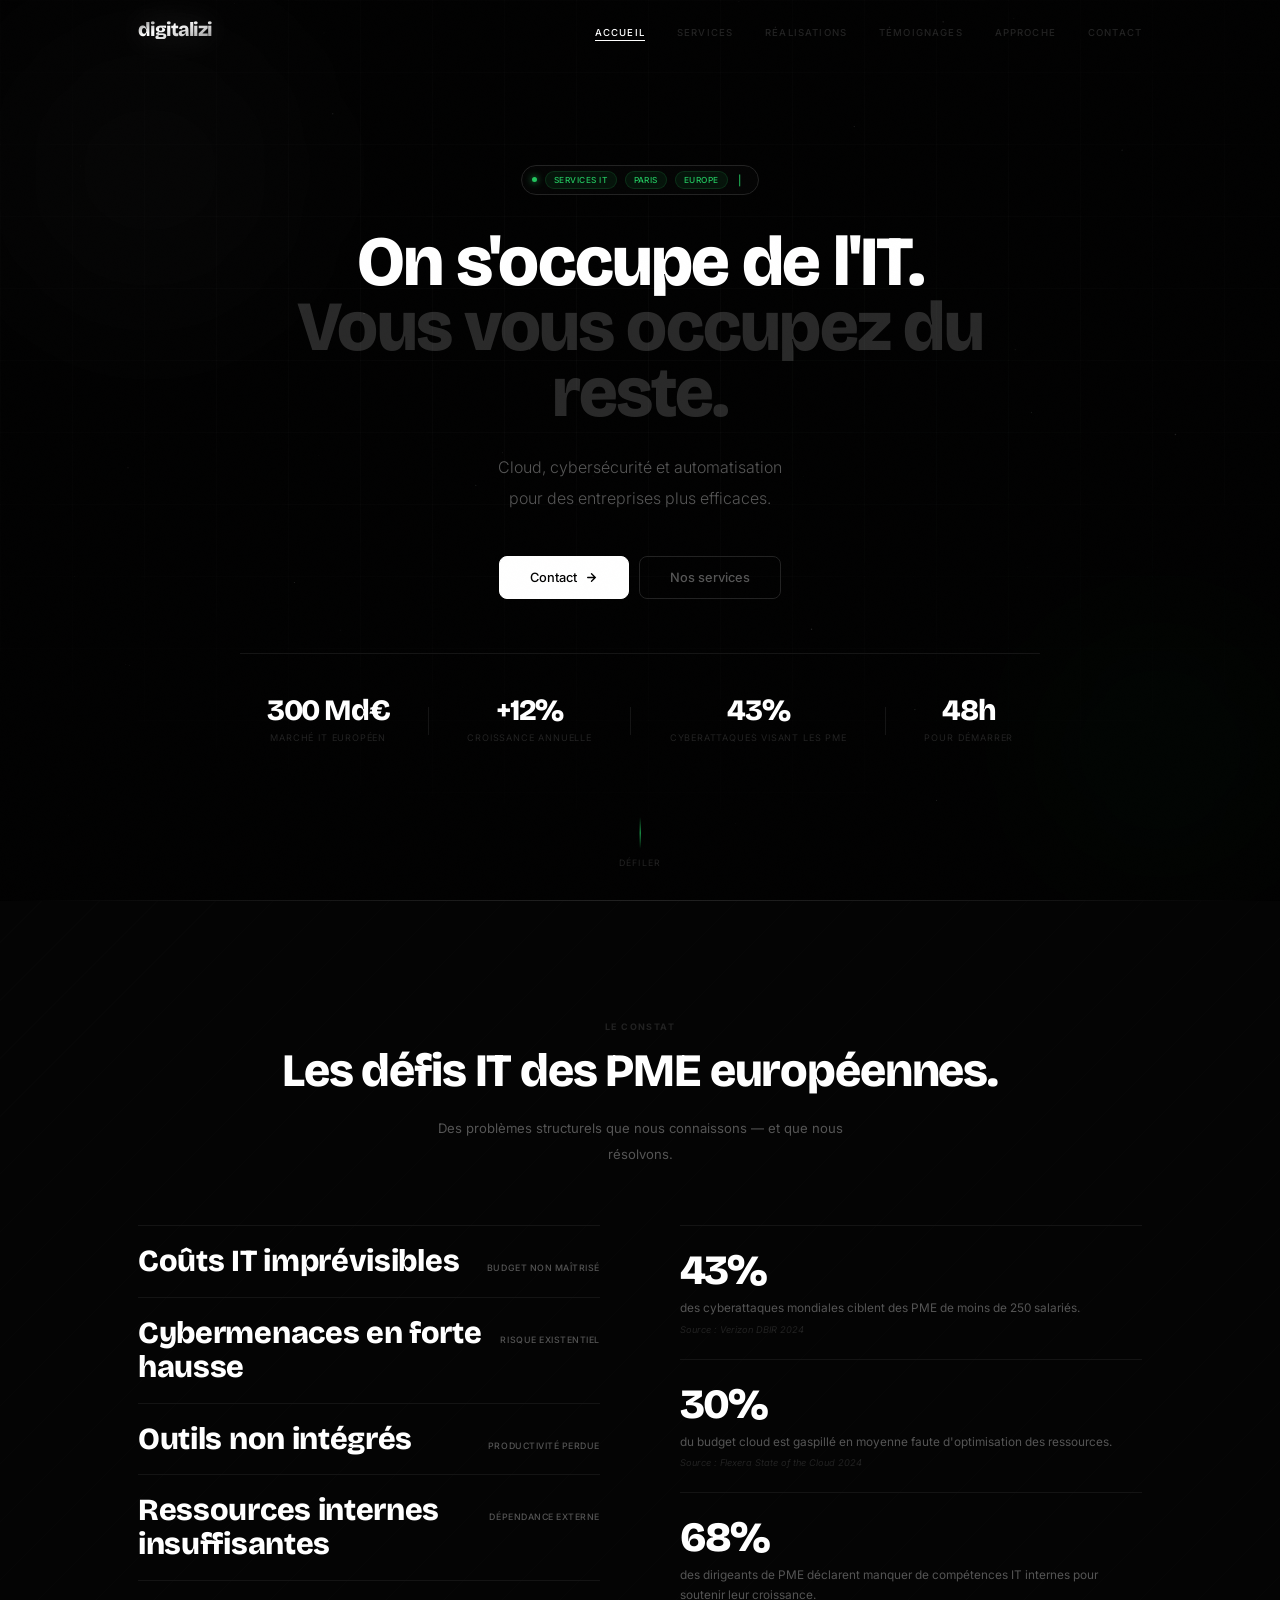
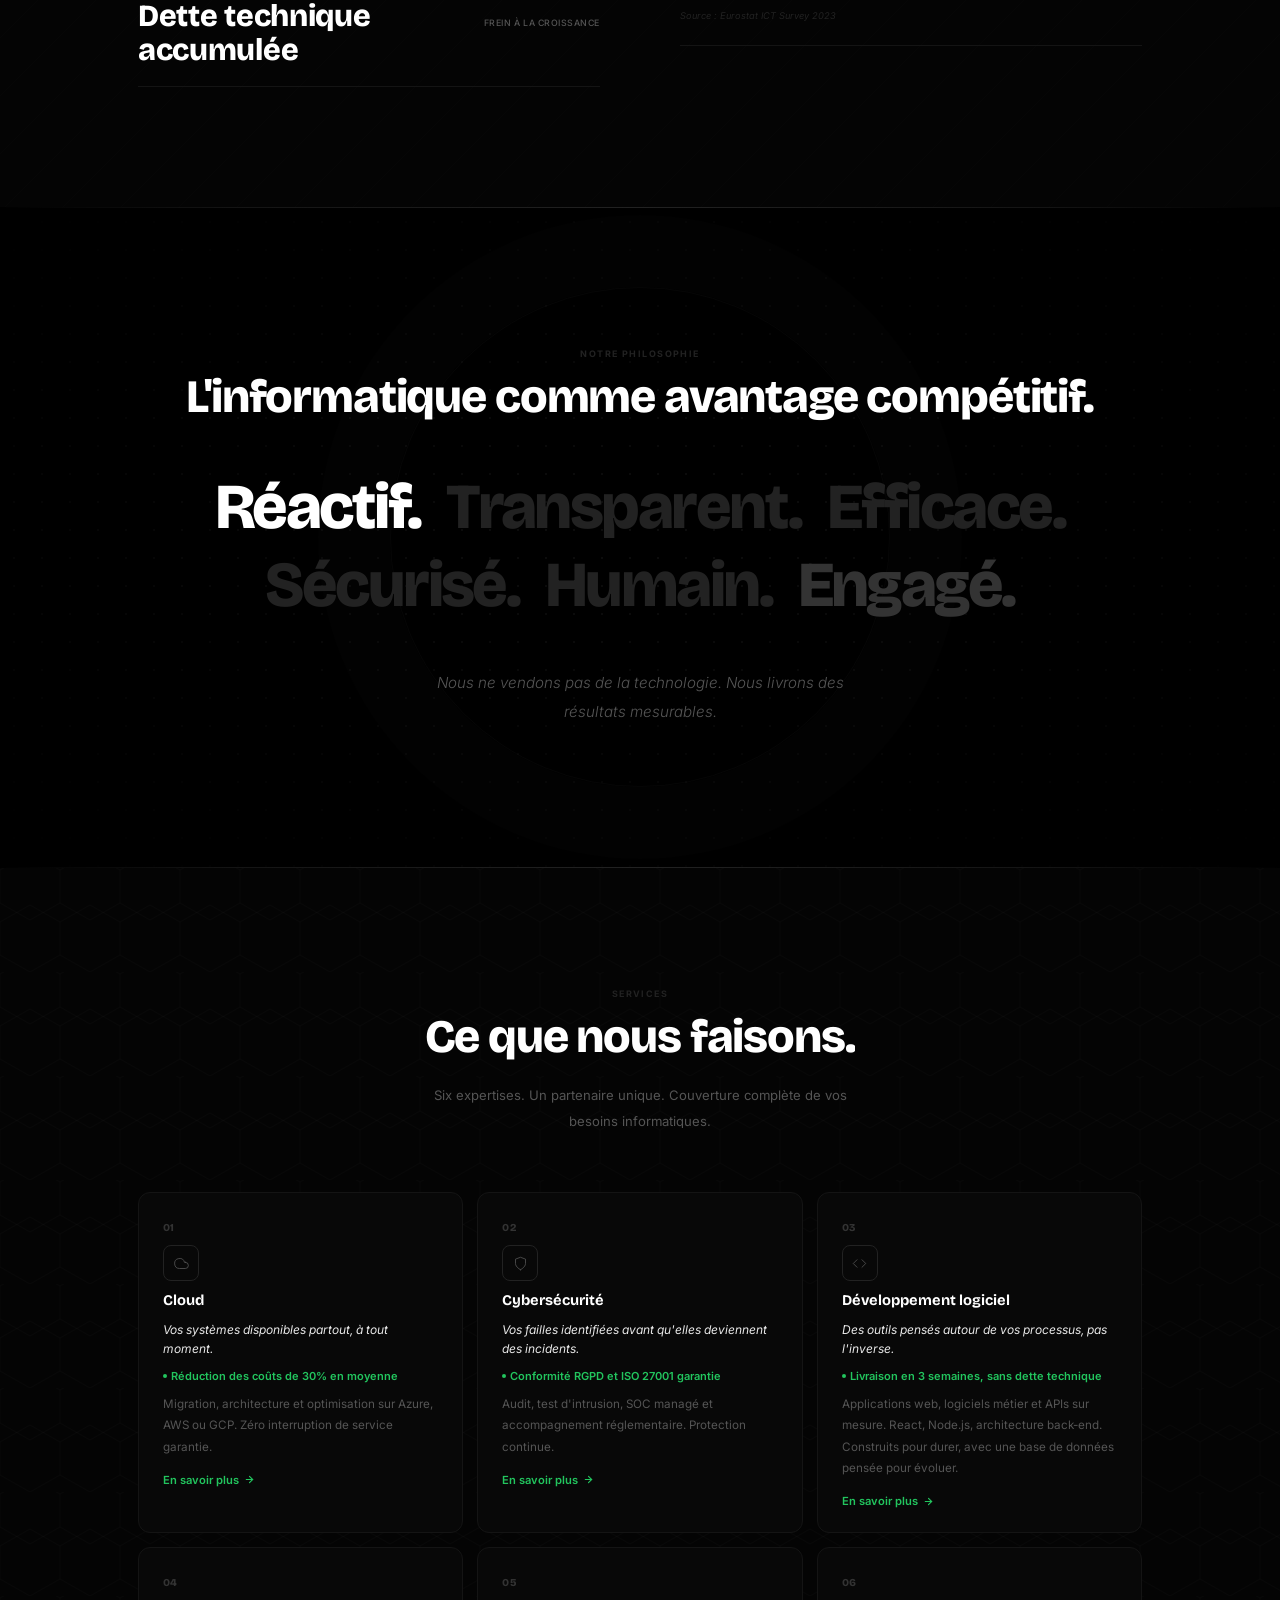
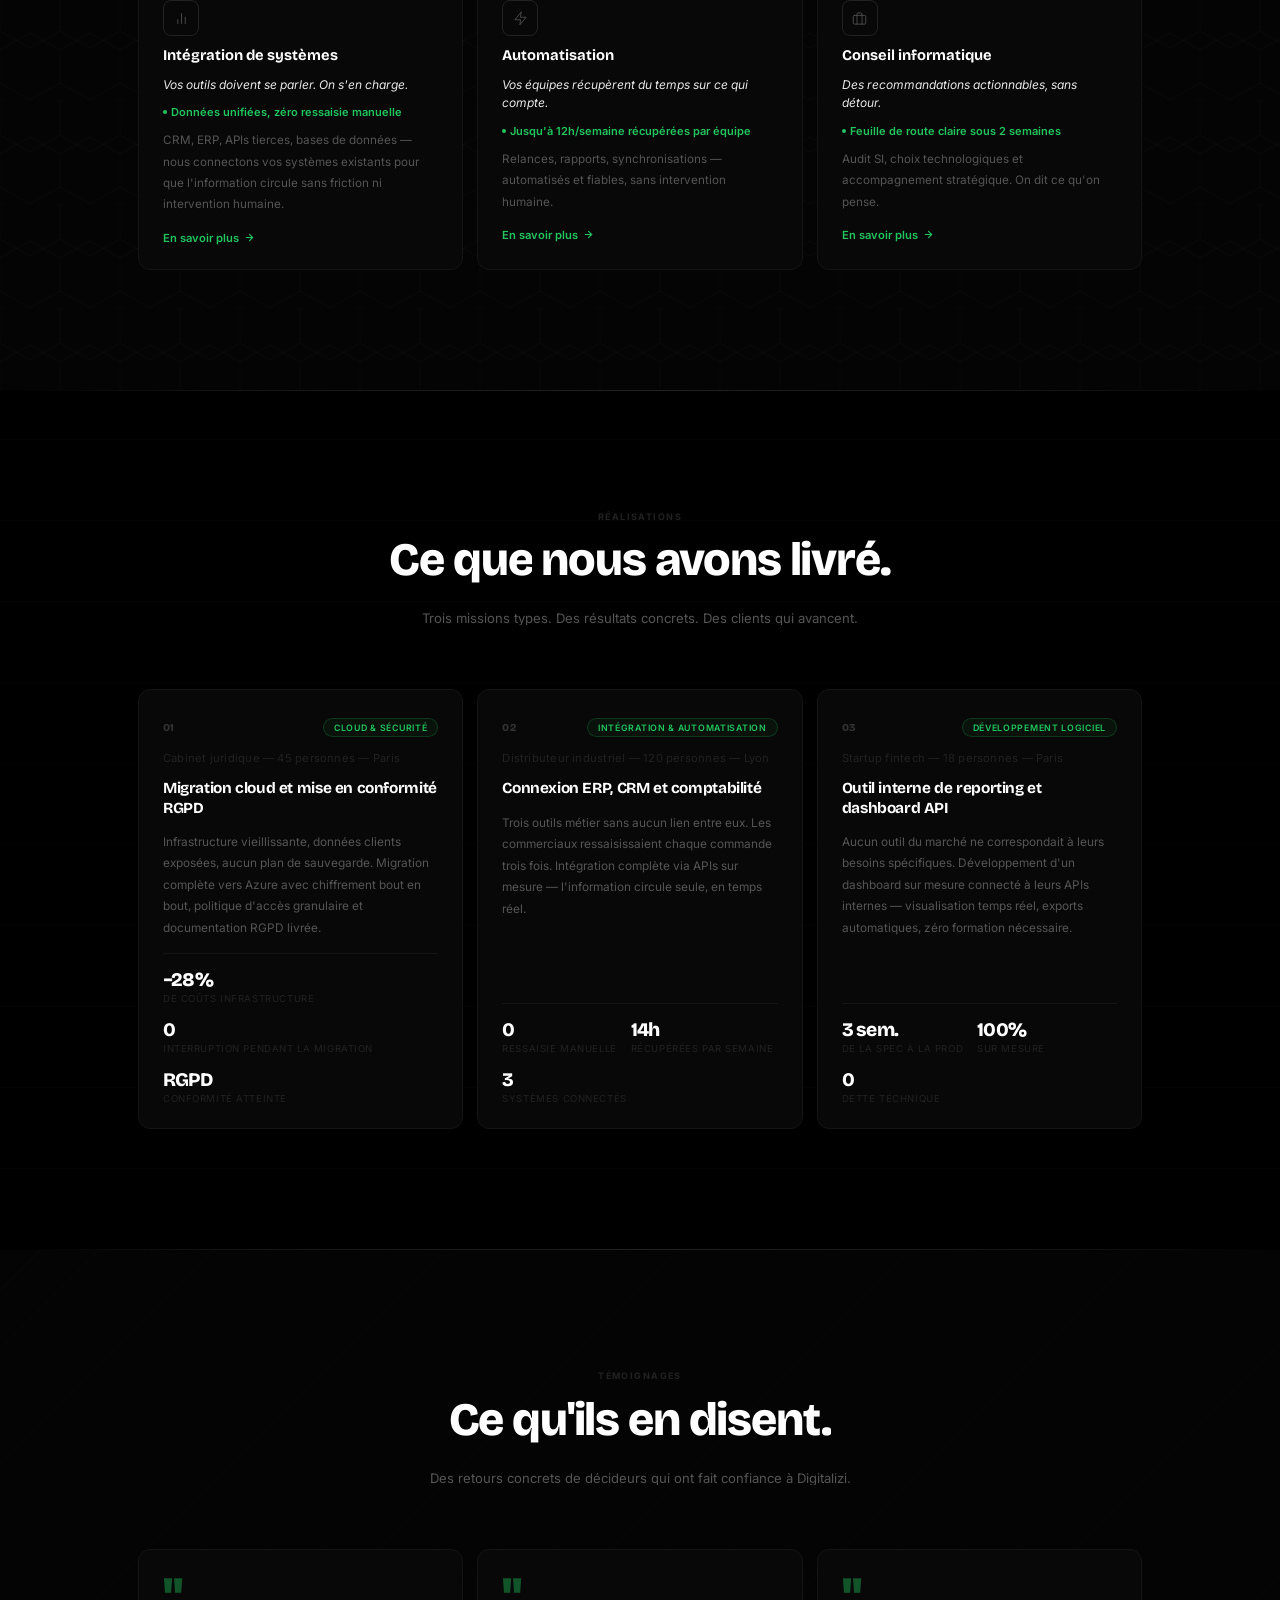
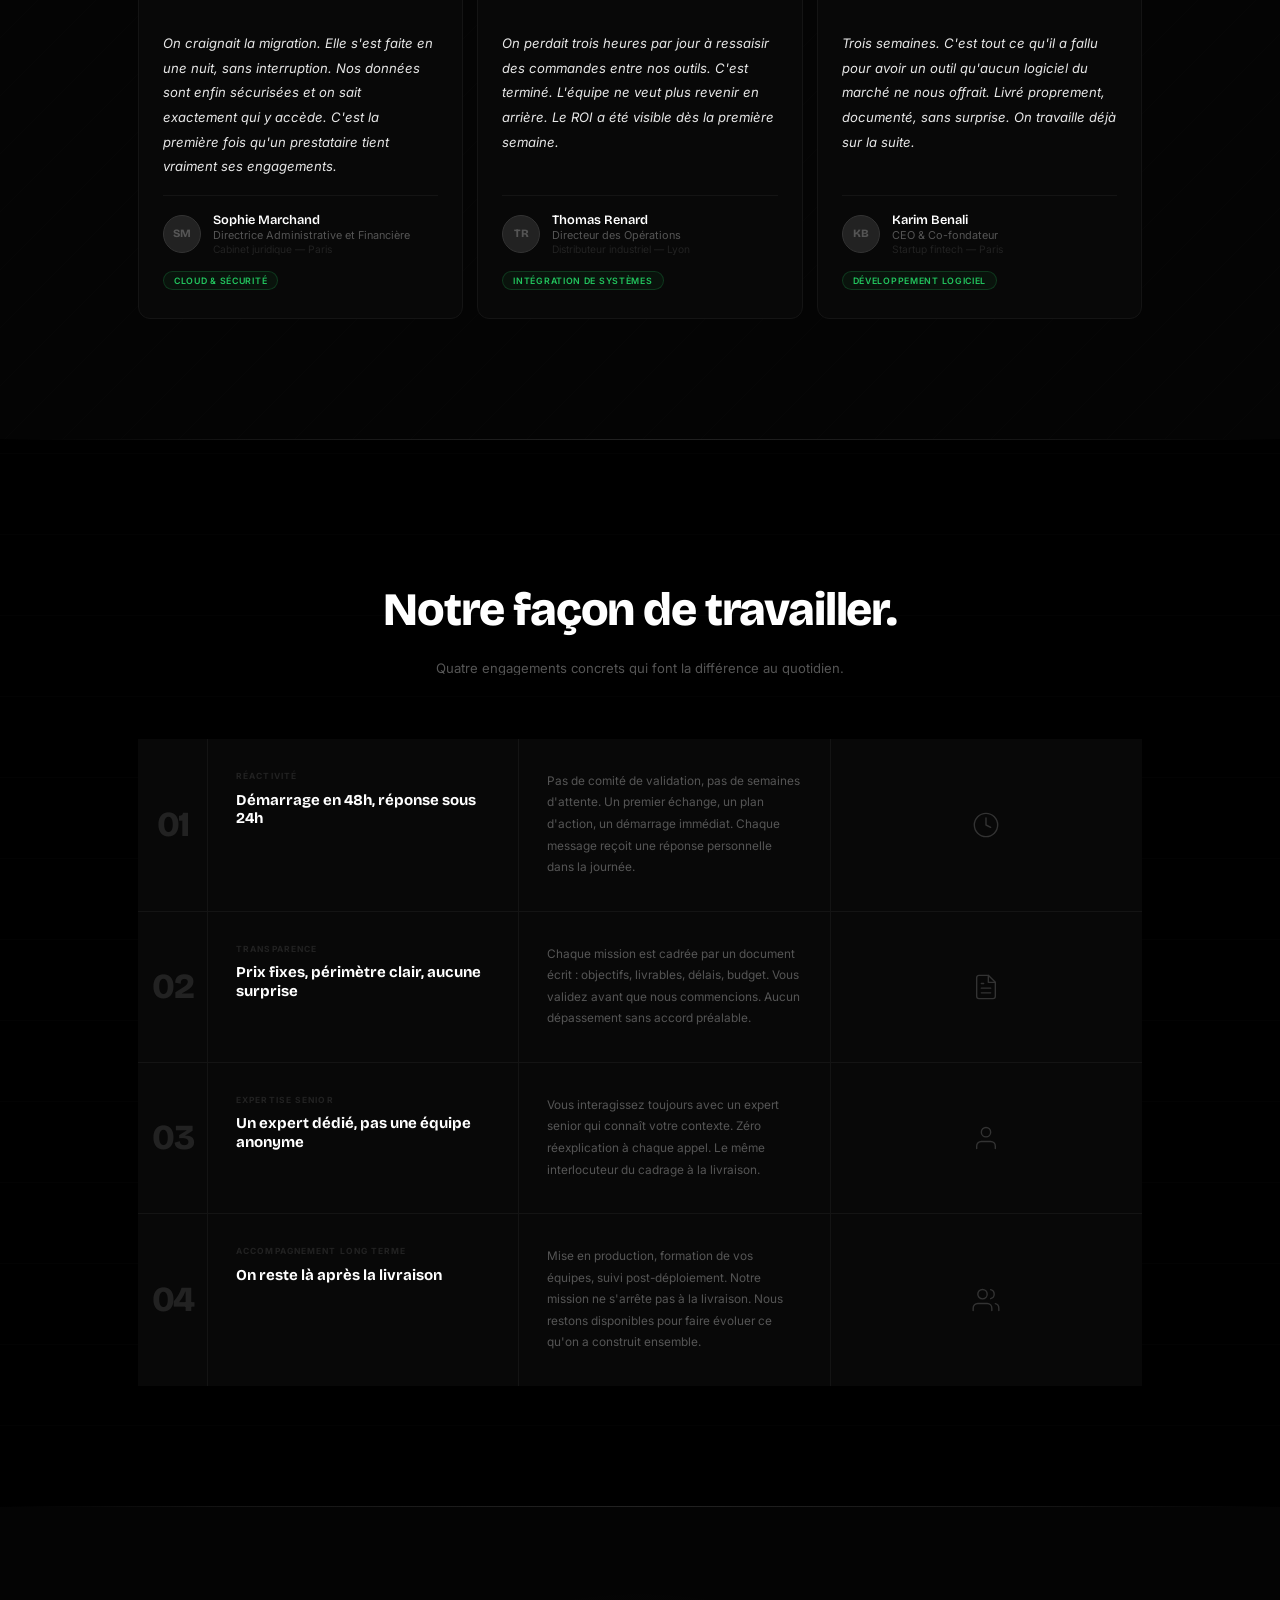
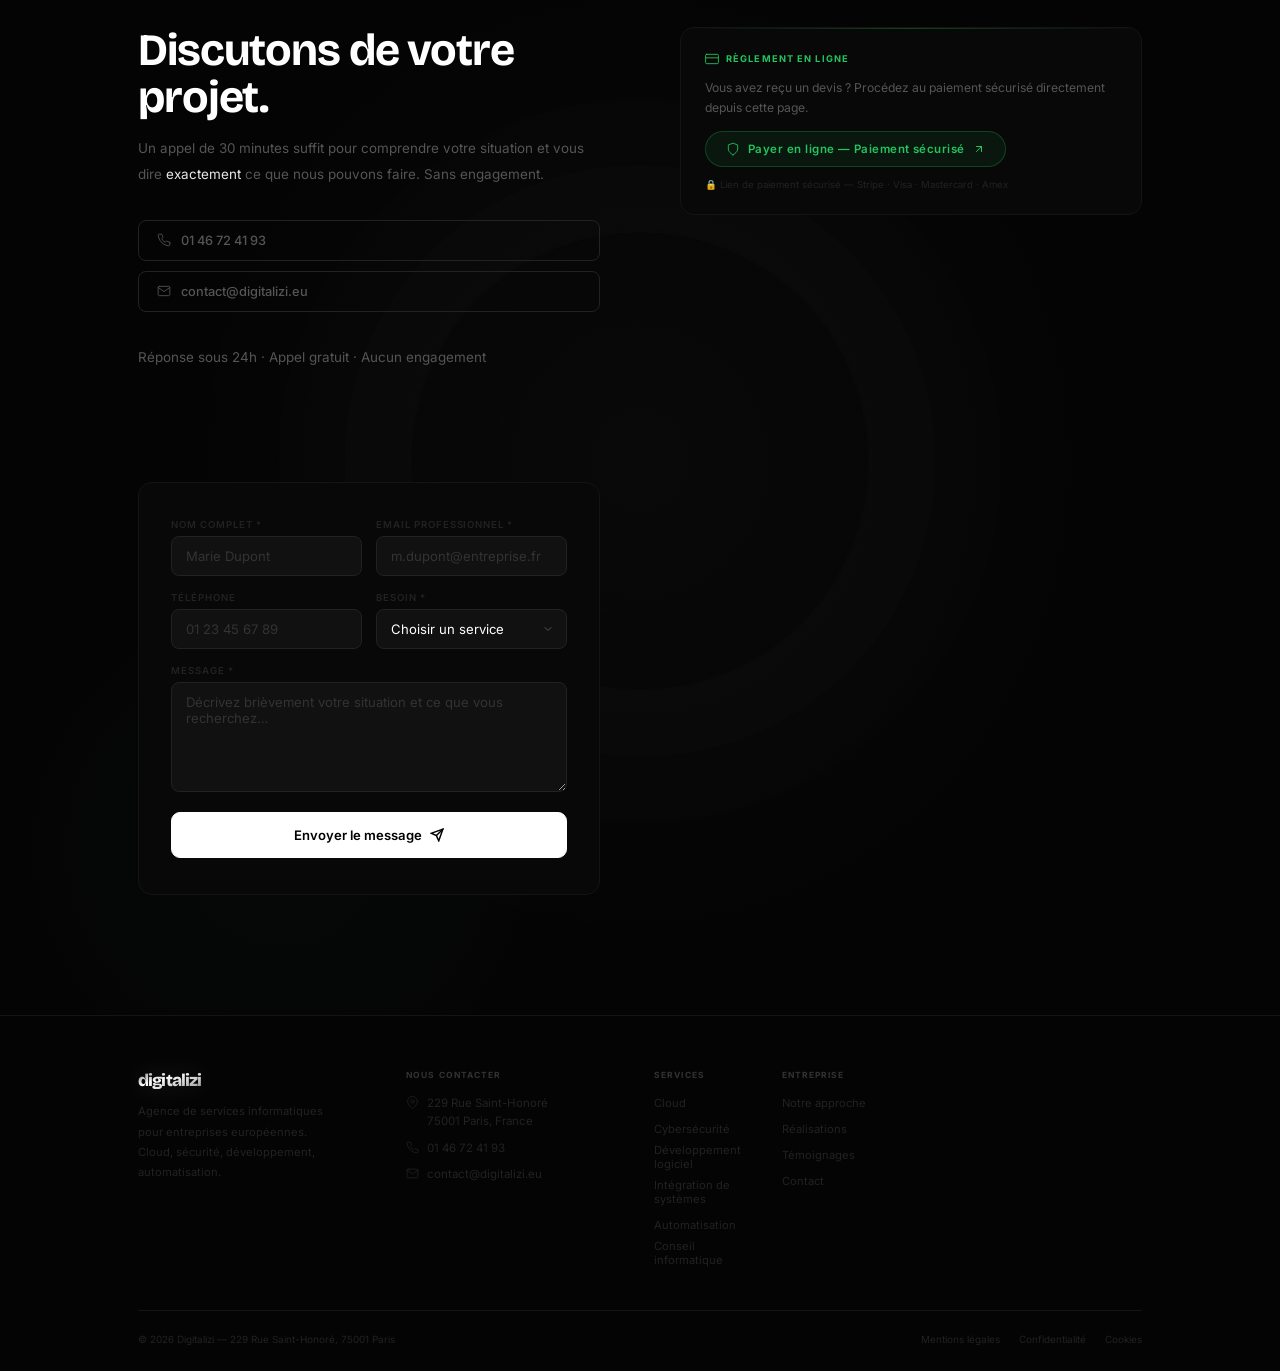
==== index.html @ 938c8f50 "Rename index (10).html to index.html" ====
<!DOCTYPE html>
<html lang="fr">
<head>
<meta charset="UTF-8"/>
<meta name="viewport" content="width=device-width,initial-scale=1.0"/>
<meta name="description" content="Digitalizi — Agence de services IT à Paris. Cloud, cybersécurité, développement web, automatisation et conseil pour PME européennes."/>
<title>Digitalizi — Votre IT. Simplifié.</title>
<link rel="preconnect" href="https://fonts.googleapis.com">
<link href="https://fonts.googleapis.com/css2?family=Inter:ital,wght@0,300;0,400;0,500;0,600;1,300&family=Bricolage+Grotesque:wght@700;800&display=swap" rel="stylesheet">
<style>
/* ════════════════════════════════════════════════════
   RESET & VARIABLES
════════════════════════════════════════════════════ */
*,*::before,*::after{box-sizing:border-box;margin:0;padding:0}
:root{
  --n:    #000;
  --n2:   #040404;
  --n3:   #080808;
  --l1:   #141414;
  --l2:   #222;
  --l3:   #333;
  --w:    #fff;
  --w2:   #e8e8e8;
  --t:    #555;
  --t2:   #222;
  --v:    #22c55e;
  --v2:   rgba(34,197,94,.12);
  --fh:   "Bricolage Grotesque",sans-serif;
  --fb:   "Inter",sans-serif;
  --ease: cubic-bezier(.16,1,.3,1);
  --e2:   cubic-bezier(.4,0,.2,1);
  --max:  1100px;
}
html{scroll-behavior:smooth}
body{
  background:var(--n);color:var(--t);
  font-family:var(--fb);overflow-x:hidden;
  -webkit-font-smoothing:antialiased;
}
h1,h2,h3{font-family:var(--fh);color:var(--w);letter-spacing:-.025em;line-height:1.05}
a{text-decoration:none;color:inherit}
img{display:block;max-width:100%}
.wrap{max-width:var(--max);margin:0 auto;padding:0 48px}

/* Grain overlay */
body::after{
  content:'';position:fixed;inset:0;z-index:9000;
  pointer-events:none;opacity:.018;
  background:url("data:image/svg+xml,%3Csvg viewBox='0 0 200 200' xmlns='http://www.w3.org/2000/svg'%3E%3Cfilter id='n'%3E%3CfeTurbulence type='fractalNoise' baseFrequency='0.8' numOctaves='4' stitchTiles='stitch'/%3E%3C/filter%3E%3Crect width='100%25' height='100%25' filter='url(%23n)'/%3E%3C/svg%3E") 0 0/160px;
}

/* ════════════════════════════════════════════════════
   SCROLL REVEAL — 4 variantes
════════════════════════════════════════════════════ */
.rv  {opacity:0;transform:translateY(28px);transition:opacity .7s var(--ease),transform .7s var(--ease)}
.rv-l{opacity:0;transform:translateX(-28px);transition:opacity .7s var(--ease),transform .7s var(--ease)}
.rv-r{opacity:0;transform:translateX(28px);transition:opacity .7s var(--ease),transform .7s var(--ease)}
.rv-s{opacity:0;transform:scale(.96);transition:opacity .7s var(--ease),transform .7s var(--ease)}
.rv.on,.rv-l.on,.rv-r.on,.rv-s.on{opacity:1;transform:none}

/* Cascade pour grilles */
.rvg .rv:nth-child(1){transition-delay:.04s}
.rvg .rv:nth-child(2){transition-delay:.10s}
.rvg .rv:nth-child(3){transition-delay:.16s}
.rvg .rv:nth-child(4){transition-delay:.22s}
.rvg .rv:nth-child(5){transition-delay:.28s}
.rvg .rv:nth-child(6){transition-delay:.34s}

/* ════════════════════════════════════════════════════
   PARALLAX DATA-ATTR (géré en JS)
════════════════════════════════════════════════════ */
[data-parallax]{will-change:transform}

/* ════════════════════════════════════════════════════
   NAVBAR
════════════════════════════════════════════════════ */
.nav{
  position:fixed;top:0;left:0;right:0;z-index:400;
  height:60px;display:flex;align-items:center;
  background:transparent;border-bottom:1px solid transparent;
  transition:background .4s var(--e2),backdrop-filter .4s,
             border-color .4s,height .3s var(--e2);
}
.nav.s{
  background:rgba(0,0,0,.9);
  backdrop-filter:blur(20px);-webkit-backdrop-filter:blur(20px);
  border-color:var(--l1);height:52px;
}

.nav-inner{
  max-width:var(--max);margin:0 auto;padding:0 48px;
  width:100%;display:flex;align-items:center;justify-content:space-between;
  gap:24px;
}

/* ── Logo typographique — effet lumineux ── */
.nav-logo{
  display:flex;align-items:center;
  font-family:var(--fh);
  font-size:1.22rem;font-weight:800;
  letter-spacing:-.05em;line-height:1;
  text-transform:lowercase;user-select:none;
  background:linear-gradient(
    160deg,
    rgba(255,255,255,.52) 0%,
    #fff 38%,
    rgba(255,255,255,.82) 68%,
    rgba(255,255,255,.58) 100%
  );
  -webkit-background-clip:text;
  -webkit-text-fill-color:transparent;
  background-clip:text;
  filter:drop-shadow(0 0 16px rgba(255,255,255,.18));
  transition:font-size .3s var(--ease),filter .3s var(--ease),
             transform .25s var(--ease),opacity .25s var(--ease);
}
.nav.s .nav-logo{font-size:1.06rem;filter:drop-shadow(0 0 9px rgba(255,255,255,.10))}
.nav-logo:hover{opacity:.65;transform:scale(.97);filter:drop-shadow(0 0 22px rgba(255,255,255,.30))}

/* Liens centrés */
.nav-links{
  display:flex;align-items:center;gap:2rem;list-style:none;
}
.nav-links a{
  font-size:.6rem;font-weight:500;letter-spacing:.12em;
  text-transform:uppercase;color:var(--t2);
  position:relative;transition:color .2s;white-space:nowrap;
}
.nav-links a::after{
  content:'';position:absolute;bottom:-3px;left:0;
  width:0;height:1px;background:var(--w);
  transition:width .22s var(--e2);
}
.nav-links a:hover,.nav-links a.on{color:var(--w)}
.nav-links a:hover::after,.nav-links a.on::after{width:100%}

/* Burger */
.burger{
  display:none;flex-direction:column;gap:5px;
  background:none;border:none;cursor:pointer;padding:4px;
}
.burger span{
  display:block;width:18px;height:1.5px;
  background:var(--t);border-radius:2px;
  transition:transform .3s var(--ease),opacity .3s,background .2s;
}
.burger.o span:nth-child(1){transform:translateY(6.5px) rotate(45deg);background:var(--w)}
.burger.o span:nth-child(2){opacity:0;transform:scaleX(0)}
.burger.o span:nth-child(3){transform:translateY(-6.5px) rotate(-45deg);background:var(--w)}

/* ── Menu mobile — transition fluide sans display toggle ── */
.mob{
  position:fixed;top:0;left:0;right:0;bottom:0;
  background:rgba(0,0,0,.97);backdrop-filter:blur(24px);
  padding:90px 40px 40px;
  flex-direction:column;gap:0;z-index:390;
  /* Transition par visibility+opacity, jamais display */
  visibility:hidden;opacity:0;pointer-events:none;
  transition:opacity .32s var(--ease),visibility .32s var(--ease);
  display:flex; /* toujours flex, caché via opacity */
}
.mob.o{visibility:visible;opacity:1;pointer-events:auto}
.mob a{
  font-size:1.6rem;font-weight:700;font-family:var(--fh);
  color:rgba(255,255,255,.25);
  padding:16px 0;border-bottom:1px solid var(--l1);
  transition:color .18s,padding-left .18s var(--ease),transform .3s var(--ease);
  transform:translateX(-12px);
}
.mob.o a{color:rgba(255,255,255,.7);transform:translateX(0)}
.mob.o a:nth-child(1){transition-delay:.05s}
.mob.o a:nth-child(2){transition-delay:.10s}
.mob.o a:nth-child(3){transition-delay:.15s}
.mob.o a:nth-child(4){transition-delay:.20s}
.mob a:hover{color:var(--w);padding-left:8px}

/* ════════════════════════════════════════════════════
   BOUTONS
════════════════════════════════════════════════════ */
.btn{
  display:inline-flex;align-items:center;gap:8px;
  padding:13px 30px;border-radius:8px;border:1px solid transparent;
  font-family:var(--fb);font-size:.8rem;font-weight:500;cursor:pointer;
  position:relative;overflow:hidden;
  transition:background .22s var(--e2),color .22s,border-color .22s,
             transform .22s var(--ease),box-shadow .22s;
}
.btn::before{
  content:'';position:absolute;top:0;left:-100%;
  width:60%;height:100%;
  background:linear-gradient(90deg,transparent,rgba(255,255,255,.07),transparent);
  transition:left .44s var(--e2);pointer-events:none;
}
.btn:hover::before{left:150%}
.btn svg{transition:transform .2s var(--e2);flex-shrink:0}
.btn:hover svg{transform:translateX(3px)}
.btn:active{transform:scale(.97)}
.bw{background:var(--w);color:#000;border-color:var(--w)}
.bw:hover{background:var(--w2);transform:translateY(-2px);box-shadow:0 6px 24px rgba(255,255,255,.1)}
.bo{background:transparent;color:var(--t);border-color:var(--l2)}
.bo:hover{border-color:var(--l3);color:var(--w);transform:translateY(-2px)}

/* ════════════════════════════════════════════════════
   HERO
════════════════════════════════════════════════════ */
.hero{
  position:relative;min-height:100vh;
  display:flex;flex-direction:column;
  align-items:center;justify-content:center;
  text-align:center;padding:100px 48px 90px;
  overflow:hidden;
}
#cv{position:absolute;inset:0;z-index:0;pointer-events:none}

/* Grille parallaxe */
.hg{
  position:absolute;inset:0;z-index:0;pointer-events:none;
  background-image:
    linear-gradient(rgba(255,255,255,.022) 1px,transparent 1px),
    linear-gradient(90deg,rgba(255,255,255,.022) 1px,transparent 1px);
  background-size:72px 72px;
  -webkit-mask-image:radial-gradient(ellipse 90% 72% at 50% 36%,black 0%,transparent 100%);
  mask-image:radial-gradient(ellipse 90% 72% at 50% 36%,black 0%,transparent 100%);
}

/* Orbes */
.orb{position:absolute;border-radius:50%;pointer-events:none;z-index:0;filter:blur(90px)}
.o1{width:500px;height:500px;top:-80px;left:-100px;background:radial-gradient(circle,rgba(255,255,255,.034) 0%,transparent 70%);animation:f1 22s ease-in-out infinite}
.o2{width:400px;height:400px;bottom:-50px;right:-80px;background:radial-gradient(circle,rgba(34,197,94,.048) 0%,transparent 70%);animation:f2 26s ease-in-out infinite}
.o3{width:300px;height:300px;top:30%;left:60%;background:radial-gradient(circle,rgba(34,197,94,.022) 0%,transparent 70%);animation:f3 32s ease-in-out infinite}
@keyframes f1{0%,100%{transform:translate(0,0)}35%{transform:translate(55px,40px)}70%{transform:translate(-22px,58px)}}
@keyframes f2{0%,100%{transform:translate(0,0)}40%{transform:translate(-46px,-36px)}75%{transform:translate(30px,-54px)}}
@keyframes f3{0%,100%{transform:translate(0,0)}50%{transform:translate(-35px,45px)}}

.hbody{position:relative;z-index:1;max-width:800px}

.badge{
  display:inline-flex;align-items:center;gap:8px;
  border:1px solid var(--l2);border-radius:100px;
  padding:5px 16px 5px 10px;margin-bottom:2.2rem;
  font-size:.62rem;font-weight:500;color:var(--t2);
  letter-spacing:.1em;text-transform:uppercase;
  background:rgba(255,255,255,.014);backdrop-filter:blur(4px);
  opacity:0;animation:fu .6s var(--ease) .1s forwards;
}
.bdot{
  width:5px;height:5px;border-radius:50%;
  background:var(--v);box-shadow:0 0 7px var(--v);flex-shrink:0;
  animation:dotpulse 2.2s ease-in-out infinite;
}
.h1{
  font-size:clamp(2.4rem,5.5vw,5rem);
  font-weight:800;line-height:.93;margin-bottom:1.6rem;
  opacity:0;animation:fu .9s var(--ease) .22s forwards;
}
.h1 .dim{color:rgba(255,255,255,.16)}
.hsub{
  font-size:clamp(.92rem,1.5vw,1rem);color:var(--t);
  font-weight:300;max-width:420px;margin:0 auto 2.6rem;
  line-height:1.95;
  opacity:0;animation:fu .7s var(--ease) .46s forwards;
}
.hsub strong{color:var(--w2);font-weight:400}
.hbtns{
  display:flex;gap:10px;justify-content:center;flex-wrap:wrap;
  opacity:0;animation:fu .7s var(--ease) .62s forwards;
}
.hstats{
  display:flex;align-items:center;gap:2.4rem;
  justify-content:center;flex-wrap:wrap;
  margin-top:3.4rem;padding-top:2.6rem;
  border-top:1px solid var(--l1);
  opacity:0;animation:fu .7s var(--ease) .9s forwards;
}
.hsn{display:block;font-family:var(--fh);font-size:1.85rem;font-weight:800;color:var(--w);letter-spacing:-.04em;line-height:1}
.hsl{font-size:.57rem;color:var(--t2);letter-spacing:.09em;text-transform:uppercase;margin-top:3px}
.hss{width:1px;height:28px;background:var(--l1)}
.scue{
  position:absolute;bottom:28px;left:50%;transform:translateX(-50%);
  display:flex;flex-direction:column;align-items:center;gap:5px;
  color:var(--t2);font-size:.55rem;letter-spacing:.13em;text-transform:uppercase;
  z-index:1;opacity:0;animation:fu .6s var(--ease) 1.4s forwards;
}
.scue svg{animation:bob 2.2s ease-in-out infinite}
@keyframes dotpulse{0%,100%{opacity:1}50%{opacity:.28}}
@keyframes bob{0%,100%{transform:translateY(0)}50%{transform:translateY(6px)}}
@keyframes fu{from{opacity:0;transform:translateY(14px)}to{opacity:1;transform:none}}

/* ════════════════════════════════════════════════════
   SÉPARATEUR
════════════════════════════════════════════════════ */
.sep{
  height:1px;
  background:linear-gradient(90deg,transparent,var(--l1) 18%,var(--l2) 50%,var(--l1) 82%,transparent);
  transform-origin:left;
  transform:scaleX(0);
  opacity:0;
  transition:transform .8s var(--ease),opacity .4s ease;
}
.sep.sep-on{transform:scaleX(1);opacity:1}

/* ════════════════════════════════════════════════════
   BASE SECTION
════════════════════════════════════════════════════ */
section{padding:120px 0}
.stag{display:block;font-size:.56rem;font-weight:700;letter-spacing:.16em;text-transform:uppercase;color:var(--t2);margin-bottom:.85rem;text-align:center}
.stitre{font-size:clamp(1.9rem,3.8vw,2.9rem);font-weight:800;text-align:center;margin-bottom:.85rem}
.ssous{text-align:center;color:var(--t);max-width:440px;margin:0 auto 4rem;font-size:.82rem;line-height:1.95}

/* ════════════════════════════════════════════════════
   PROBLÈME — 5 constats sectoriels
════════════════════════════════════════════════════ */
.probleme{position:relative;background:var(--n2);overflow:hidden}
.probleme::before{
  content:'';position:absolute;inset:0;pointer-events:none;
  background:repeating-linear-gradient(-45deg,transparent,transparent 40px,rgba(255,255,255,.009) 40px,rgba(255,255,255,.009) 41px);
}
.probleme .wrap{position:relative;z-index:1}
.prob-layout{display:grid;grid-template-columns:1fr 1fr;gap:80px;align-items:start}
.prob-tag{font-size:.56rem;font-weight:700;letter-spacing:.16em;text-transform:uppercase;color:var(--t2);margin-bottom:1.4rem}

.prob-lignes{display:flex;flex-direction:column;gap:0}
.prob-ligne{
  display:flex;align-items:baseline;justify-content:space-between;
  font-family:var(--fh);font-size:clamp(1.3rem,2.4vw,1.95rem);
  font-weight:800;line-height:1.12;color:var(--w);
  padding:18px 0;border-bottom:1px solid var(--l1);
  opacity:0;transform:translateY(16px);
  transition:opacity .5s var(--ease),transform .5s var(--ease);
  word-spacing:normal;letter-spacing:-.01em;
}
/* Neutralise les espaces créés par le word-reveal wrapping */
.prob-ligne .word-reveal-line{
  display:inline;
  overflow:visible;
}
.prob-ligne .word-span{
  display:inline;
  transform:none !important;
  opacity:1 !important;
  transition:none !important;
}
.prob-ligne:first-child{border-top:1px solid var(--l1)}
.prob-ligne.on{opacity:1;transform:none}
.prob-ligne:nth-child(1).on{transition-delay:0s}
.prob-ligne:nth-child(2).on{transition-delay:.10s}
.prob-ligne:nth-child(3).on{transition-delay:.20s}
.prob-ligne:nth-child(4).on{transition-delay:.30s}
.prob-ligne:nth-child(5).on{transition-delay:.40s}
.prob-pill{
  font-family:var(--fb);font-size:.55rem;font-weight:500;
  color:var(--t);letter-spacing:.06em;text-transform:uppercase;
  flex-shrink:0;margin-left:12px;white-space:nowrap;
}

.chiffres{display:flex;flex-direction:column;gap:0}
.chiffre{padding:24px 0;border-bottom:1px solid var(--l1);transition:background .2s}
.chiffre:first-child{border-top:1px solid var(--l1)}
.chiffre:hover{background:rgba(255,255,255,.011);padding-left:8px;transition:background .2s,padding-left .25s var(--ease)}
.chiffre:hover .chiffre-n{color:var(--v);transition:color .3s var(--ease)}

/* Dropdown services navbar */
.nav-drop{position:relative}
.nav-drop-menu{
  display:none;position:absolute;top:calc(100% + 18px);left:50%;
  transform:translateX(-50%);
  background:rgba(4,4,4,.96);backdrop-filter:blur(20px);
  border:1px solid var(--l1);border-radius:10px;
  padding:8px;min-width:220px;
  opacity:0;transform:translateX(-50%) translateY(-8px);
  transition:opacity .25s var(--ease),transform .25s var(--ease);
  pointer-events:none;z-index:500;
}
.nav-drop-menu.open{display:block;opacity:1;transform:translateX(-50%) translateY(0);pointer-events:auto}
.nav-drop-menu a{display:flex;align-items:center;gap:8px;padding:8px 12px;font-size:.72rem;color:var(--t);border-radius:6px;transition:background .15s,color .15s;white-space:nowrap;letter-spacing:.01em;text-transform:none}
.nav-drop-menu a:hover{background:rgba(255,255,255,.06);color:var(--w)}
.drop-dot{width:4px;height:4px;border-radius:50%;background:currentColor;flex-shrink:0}
.rvg .rv-l:nth-child(1),.rvg .rv-r:nth-child(1){transition-delay:.04s}
.rvg .rv-l:nth-child(2),.rvg .rv-r:nth-child(2){transition-delay:.12s}
.rvg .rv-l:nth-child(3),.rvg .rv-r:nth-child(3){transition-delay:.20s}
.rvg .rv-l:nth-child(4),.rvg .rv-r:nth-child(4){transition-delay:.28s}
.chiffre-n{
  font-family:var(--fh);font-size:2.6rem;font-weight:800;
  color:var(--w);letter-spacing:-.05em;line-height:1;margin-bottom:.4rem;
}
.chiffre-l{font-size:.74rem;color:var(--t);line-height:1.72}
.chiffre-src{font-size:.58rem;color:var(--t2);margin-top:.3rem;font-style:italic}

/* ════════════════════════════════════════════════════
   VISION — mots-clés immersifs
════════════════════════════════════════════════════ */
.vision{position:relative;background:var(--n);overflow:hidden;padding:140px 0}
.vision::before{
  content:'';position:absolute;inset:0;pointer-events:none;
  background:radial-gradient(rgba(255,255,255,.05) 1px,transparent 1px) 0 0/28px 28px;
  -webkit-mask-image:radial-gradient(ellipse 76% 66% at 50% 50%,black 0%,transparent 100%);
  mask-image:radial-gradient(ellipse 76% 66% at 50% 50%,black 0%,transparent 100%);
}
.vision::after{
  content:'';position:absolute;top:50%;left:50%;
  transform:translate(-50%,-50%);
  width:500px;height:500px;border-radius:50%;
  border:1px solid rgba(255,255,255,.024);
  box-shadow:0 0 0 72px rgba(255,255,255,.007);
  pointer-events:none;animation:ring 8s ease-in-out infinite;
}
@keyframes ring{0%,100%{transform:translate(-50%,-50%) scale(1);opacity:.8}50%{transform:translate(-50%,-50%) scale(1.07);opacity:.3}}
.vision .wrap{position:relative;z-index:1;text-align:center}
.vmots{display:flex;flex-wrap:wrap;justify-content:center;margin:2.8rem 0}
.vmot{
  font-family:var(--fh);font-weight:800;
  font-size:clamp(2.4rem,5vw,4.6rem);
  letter-spacing:-.04em;line-height:1.05;
  padding:.08em .2em;color:var(--l2);
  transition:color .4s var(--ease);
  cursor:default;user-select:none;
}
.vmot.on{color:var(--w)}
.vmot.semi{color:var(--l3)}
.vcite{font-size:clamp(.86rem,1.5vw,.95rem);color:var(--t);font-weight:300;font-style:italic;max-width:440px;margin:0 auto;line-height:1.95}

/* ════════════════════════════════════════════════════
   SERVICES
════════════════════════════════════════════════════ */
.services{position:relative;background:var(--n2);overflow:hidden}
.services::before{
  content:'';position:absolute;inset:0;pointer-events:none;
  background:url("data:image/svg+xml,%3Csvg xmlns='http://www.w3.org/2000/svg' width='60' height='104'%3E%3Cpath d='M30 52L0 35V2l30-17 30 17v33z' fill='none' stroke='rgba(255,255,255,.016)' stroke-width='1'/%3E%3Cpath d='M30 104L0 87V54l30-17 30 17v33z' fill='none' stroke='rgba(255,255,255,.016)' stroke-width='1'/%3E%3C/svg%3E") 0 0/60px 104px;
}
.services .wrap{position:relative;z-index:1}
.svc-grid{display:grid;grid-template-columns:repeat(3,1fr);gap:14px}

.svc-card{
  background:var(--n3);border:1px solid var(--l1);border-radius:12px;
  padding:28px 24px 24px;
  display:flex;flex-direction:column;gap:11px;
  position:relative;overflow:hidden;cursor:pointer;
  transition:border-color .22s,transform .3s var(--ease),box-shadow .3s,background .22s;
}
/* Ligne verte gauche */
.svc-card::after{
  content:'';position:absolute;left:0;top:0;bottom:0;width:2px;
  background:linear-gradient(180deg,transparent,var(--v),transparent);
  transform:scaleY(0);transform-origin:center;
  transition:transform .34s var(--ease);
}
/* Reflet haut */
.svc-card::before{
  content:'';position:absolute;top:0;left:0;right:0;height:1px;
  background:linear-gradient(90deg,transparent,rgba(255,255,255,.055),transparent);
  opacity:0;transition:opacity .3s;
}
.svc-card:hover{
  border-color:var(--l2);transform:translateY(-6px);
  box-shadow:0 16px 48px rgba(0,0,0,.6),0 0 0 1px rgba(34,197,94,.08),0 4px 32px rgba(34,197,94,.06);
  background:var(--n2);
}
.svc-card:hover::before{opacity:1}
.svc-card:hover::after{transform:scaleY(1)}

.svc-num{font-family:var(--fh);font-size:.66rem;font-weight:800;color:var(--l3);letter-spacing:.04em;transition:color .2s}
.svc-card:hover .svc-num{color:var(--t)}
.svc-ico{
  width:36px;height:36px;border:1px solid var(--l2);border-radius:8px;
  display:flex;align-items:center;justify-content:center;
  background:var(--n3);
  transition:border-color .2s,transform .25s var(--ease);
}
.svc-ico svg{stroke:var(--t);fill:none;stroke-width:1.3;stroke-linecap:round;stroke-linejoin:round;width:15px;height:15px;transition:stroke .2s}
.svc-card:hover .svc-ico{border-color:var(--l3);transform:scale(1.08)}
.svc-card:hover .svc-ico svg{stroke:var(--w2)}
.svc-nom{font-size:.92rem;font-weight:700;color:var(--w);font-family:var(--fh);line-height:1.2}
.svc-phrase{font-size:.75rem;font-weight:400;color:var(--w2);font-style:italic;line-height:1.55}
.svc-benef{display:inline-flex;align-items:center;gap:4px;font-size:.69rem;font-weight:600;color:var(--v)}
.svc-benef::before{content:'';width:4px;height:4px;background:var(--v);border-radius:50%;flex-shrink:0}
.svc-desc{font-size:.73rem;color:var(--t);line-height:1.82}
.svc-link{
  display:inline-flex;align-items:center;gap:5px;
  font-size:.7rem;font-weight:600;color:var(--v);
  margin-top:4px;
  transition:gap .2s var(--ease),opacity .2s;
}
.svc-link:hover{gap:8px;opacity:.8}
.svc-link svg{flex-shrink:0}

/* ════════════════════════════════════════════════════
   POURQUOI DIGITALIZI — remplace Projets
════════════════════════════════════════════════════ */
.pourquoi{position:relative;background:var(--n);overflow:hidden}
.pourquoi::before{
  content:'';position:absolute;inset:0;pointer-events:none;
  background:repeating-linear-gradient(0deg,transparent,transparent 80px,rgba(255,255,255,.011) 80px,rgba(255,255,255,.011) 81px);
}
.pourquoi .wrap{position:relative;z-index:1}

.pq-liste{display:flex;flex-direction:column;gap:1px;background:var(--l1)}
.pq-item{
  background:var(--n3);
  display:grid;grid-template-columns:70px 1fr 1fr 1fr;
  gap:0;position:relative;overflow:hidden;
  transition:background .2s;
}
/* Barre verte bas */
.pq-item::after{
  content:'';position:absolute;bottom:0;left:0;right:0;height:1px;
  background:linear-gradient(90deg,var(--v),rgba(34,197,94,.18),transparent);
  transform:scaleX(0);transform-origin:left;
  transition:transform .4s var(--ease);
}
.pq-item:hover{background:var(--n2)}
.pq-item:hover::after{transform:scaleX(1)}

.pq-col{padding:32px 28px;border-right:1px solid var(--l1)}
.pq-col:last-child{border-right:none}

/* Numéro grand */
.pq-num{
  font-family:var(--fh);font-size:2.2rem;font-weight:800;
  color:var(--l2);line-height:1;letter-spacing:-.05em;
  display:flex;align-items:center;justify-content:center;
  transition:color .25s var(--ease);
}
.pq-item:hover .pq-num{color:var(--l3)}

.pq-etiq{font-size:.53rem;font-weight:700;letter-spacing:.13em;text-transform:uppercase;color:var(--t2);margin-bottom:.55rem}
.pq-titre{font-size:.94rem;font-weight:700;color:var(--w);font-family:var(--fh);line-height:1.22;margin-bottom:.5rem}
.pq-txt{font-size:.74rem;color:var(--t);line-height:1.82}
.pq-ico{
  display:flex;align-items:center;justify-content:center;
  padding:32px 20px;
}
.pq-ico svg{
  width:28px;height:28px;stroke:var(--l3);fill:none;
  stroke-width:1.2;stroke-linecap:round;stroke-linejoin:round;
  transition:stroke .25s var(--ease),transform .3s var(--ease);
}
.pq-item:hover .pq-ico svg{stroke:var(--v);transform:scale(1.15)}

/* ════════════════════════════════════════════════════
   CONTACT — formulaire + infos
════════════════════════════════════════════════════ */
.contact-sec{
  position:relative;overflow:hidden;
  padding:120px 0;
  background:
    radial-gradient(ellipse 58% 72% at 50% 50%,rgba(255,255,255,.018) 0%,transparent 65%),
    radial-gradient(ellipse 36% 40% at 22% 85%,rgba(34,197,94,.028) 0%,transparent 60%),
    var(--n2);
}
.contact-sec::before{
  content:'';position:absolute;top:50%;left:50%;
  transform:translate(-50%,-50%);
  width:460px;height:460px;border-radius:50%;
  border:1px solid rgba(255,255,255,.018);
  box-shadow:0 0 0 66px rgba(255,255,255,.007),0 0 0 132px rgba(255,255,255,.004);
  pointer-events:none;animation:ring 7s ease-in-out infinite;
}
.contact-sec .wrap{position:relative;z-index:1}

.contact-layout{
  display:grid;grid-template-columns:1fr 1fr;
  gap:80px;align-items:start;
}

/* Infos gauche */
.contact-info{}
.contact-info h2{font-size:clamp(1.9rem,3.5vw,2.8rem);margin-bottom:.9rem}
.contact-info p{font-size:.84rem;color:var(--t);line-height:1.95;margin-bottom:2rem}
.contact-info p strong{color:var(--w2);font-weight:400}

.contact-liens{display:flex;flex-direction:column;gap:10px;margin-bottom:2rem}
.contact-lien{
  display:inline-flex;align-items:center;gap:10px;
  font-size:.8rem;font-weight:500;color:var(--t);
  padding:12px 18px;border:1px solid var(--l2);border-radius:8px;
  transition:border-color .2s,color .2s,background .2s,transform .2s var(--ease);
}
.contact-lien:hover{border-color:var(--l3);color:var(--w);background:rgba(255,255,255,.02);transform:translateX(4px)}
.contact-lien svg{stroke:currentColor;fill:none;stroke-width:1.5;stroke-linecap:round;stroke-linejoin:round;width:14px;height:14px;flex-shrink:0}
.contact-note{font-size:.62rem;color:var(--t2)}

/* Formulaire droite */
.contact-form{
  background:var(--n3);border:1px solid var(--l1);border-radius:14px;
  padding:36px 32px;
}
.form-row{display:grid;grid-template-columns:1fr 1fr;gap:14px}
.form-field{display:flex;flex-direction:column;gap:6px;margin-bottom:16px}
.form-field:last-child{margin-bottom:0}
.form-label{
  font-size:.6rem;font-weight:600;letter-spacing:.1em;
  text-transform:uppercase;color:var(--t2);
}
.form-input,
.form-select,
.form-textarea{
  background:rgba(255,255,255,.035);
  border:1px solid var(--l2);border-radius:8px;
  color:var(--w);font-family:var(--fb);font-size:.82rem;
  padding:11px 14px;width:100%;
  outline:none;
  transition:border-color .2s,background .2s,box-shadow .2s;
  appearance:none;-webkit-appearance:none;
}
.form-input::placeholder,.form-textarea::placeholder{color:var(--l3)}
.form-input:focus,.form-select:focus,.form-textarea:focus{
  border-color:var(--v);background:rgba(34,197,94,.04);
  box-shadow:0 0 0 3px rgba(34,197,94,.12);
}
.form-input:invalid:not(:placeholder-shown){border-color:#e74c3c}
.form-select{cursor:pointer;background-image:url("data:image/svg+xml,%3Csvg xmlns='http://www.w3.org/2000/svg' width='12' height='12' viewBox='0 0 24 24' fill='none' stroke='%23555' stroke-width='2' stroke-linecap='round'%3E%3Cpolyline points='6 9 12 15 18 9'/%3E%3C/svg%3E");background-repeat:no-repeat;background-position:right 12px center}
.form-select option{background:var(--n3);color:var(--w)}
.form-textarea{resize:vertical;min-height:110px}
.form-submit{
  width:100%;margin-top:20px;
  display:flex;align-items:center;justify-content:center;gap:8px;
  padding:14px 24px;border-radius:9px;
  background:var(--w);color:#000;border:1px solid var(--w);
  font-family:var(--fb);font-size:.82rem;font-weight:600;cursor:pointer;
  position:relative;overflow:hidden;
  transition:background .22s,transform .22s var(--ease),box-shadow .22s;
}
.form-submit::before{content:'';position:absolute;top:0;left:-100%;width:60%;height:100%;background:linear-gradient(90deg,transparent,rgba(0,0,0,.06),transparent);transition:left .44s var(--e2)}
.form-submit:hover::before{left:150%}
.form-submit:hover{background:var(--w2);transform:translateY(-2px);box-shadow:0 6px 24px rgba(255,255,255,.1)}
.form-submit:active{transform:scale(.97)}

/* Feedback envoi */
.form-ok{
  display:none;text-align:center;padding:24px;
  font-size:.84rem;color:var(--v);font-weight:500;
}

/* ════════════════════════════════════════════════════
   FOOTER
════════════════════════════════════════════════════ */
.footer{background:var(--n2);border-top:1px solid var(--l1);padding:54px 0 26px}
.footer-top{display:grid;grid-template-columns:220px 1fr;gap:56px;margin-bottom:42px}

/* Logo footer */
.fb-logo{
  font-family:var(--fh);
  font-size:1.08rem;font-weight:800;
  letter-spacing:-.05em;text-transform:lowercase;
  line-height:1;margin-bottom:12px;display:inline-block;user-select:none;
  background:linear-gradient(
    160deg,
    rgba(255,255,255,.52) 0%,
    #fff 38%,
    rgba(255,255,255,.82) 68%,
    rgba(255,255,255,.58) 100%
  );
  -webkit-background-clip:text;
  -webkit-text-fill-color:transparent;
  background-clip:text;
  filter:drop-shadow(0 0 12px rgba(255,255,255,.14));
  transition:opacity .2s,filter .2s;
}
.fb-logo:hover{opacity:.65;filter:drop-shadow(0 0 18px rgba(255,255,255,.26))}

.fb p{font-size:.7rem;color:var(--t2);line-height:1.82;max-width:190px}
.fcols{display:grid;grid-template-columns:repeat(4,1fr);gap:22px}
.fh{font-size:.53rem;font-weight:700;letter-spacing:.13em;text-transform:uppercase;color:var(--l3);margin-bottom:11px}
.fcol ul{list-style:none;display:flex;flex-direction:column;gap:6px}
.fcol a{font-size:.7rem;color:var(--t2);display:inline-block;transition:color .18s,transform .18s var(--ease)}
.fcol a:hover{color:var(--t);transform:translateX(3px)}
.fbot{
  display:flex;justify-content:space-between;align-items:center;
  flex-wrap:wrap;gap:10px;
  padding-top:22px;border-top:1px solid var(--l1);
}
.fbot-copy{font-size:.62rem;color:var(--t2)}
.fbot-adresse{font-size:.62rem;color:var(--t2);letter-spacing:.02em}
.fbot-links{display:flex;gap:1.2rem}
.fbot-links a{font-size:.62rem;color:var(--t2);transition:color .18s}
.fbot-links a:hover{color:var(--t)}

/* ════════════════════════════════════════════════════
   RESPONSIVE
════════════════════════════════════════════════════ */
@media(max-width:960px){
  .prob-layout{grid-template-columns:1fr;gap:44px}
  .svc-grid{grid-template-columns:repeat(2,1fr)}
  .pq-item{grid-template-columns:50px 1fr 1fr}
  .pq-item>:last-child:nth-child(4){display:none}
  .contact-layout{grid-template-columns:1fr;gap:44px}
  .footer-top{grid-template-columns:1fr;gap:32px}
  .fcols{grid-template-columns:repeat(2,1fr)}
}
@media(max-width:640px){
  .wrap{padding:0 22px}
  .nav-inner{padding:0 22px}
  .nav-links{display:none}
  .burger{display:flex}
  .hero{padding:96px 22px 80px}
  .h1{line-height:1}
  .hss{display:none}
  .hstats{gap:1.4rem}
  section{padding:88px 0}
  .svc-grid{grid-template-columns:1fr}
  .vmots{flex-direction:column;align-items:center}
  .vmot{font-size:clamp(2rem,9vw,3rem);padding:.06em .18em}
  .pq-item{grid-template-columns:1fr;grid-template-rows:auto}
  .pq-col{border-right:none;border-bottom:1px solid var(--l1)}
  .pq-col:last-child{border-bottom:none}
  .pq-num{display:none}
  .form-row{grid-template-columns:1fr}
  .fbot{flex-direction:column;text-align:center}
}
@media(prefers-reduced-motion:reduce){
  *,*::before,*::after{transition-duration:.01ms!important;animation-duration:.01ms!important}
}




/* ════════════════════════════════════════════════════
   TEXT REVEAL (mot par mot)
════════════════════════════════════════════════════ */
.word-reveal-line{
  display:inline-block;
  overflow:hidden;
  vertical-align:bottom;
  line-height:1.1;
}
.word-span{
  display:inline-block;
  opacity:0;
  transform:translateY(105%);
  transition:opacity .6s var(--ease),transform .6s var(--ease);
}
.word-span.on{opacity:1;transform:translateY(0)}

/* ════════════════════════════════════════════════════
   COMPTEUR ANIMÉ
════════════════════════════════════════════════════ */
.counting{display:inline-block}

/* ════════════════════════════════════════════════════
   REDUCED MOTION
════════════════════════════════════════════════════ */
@media(prefers-reduced-motion:reduce){
  .word-span{opacity:1;transform:none;transition:none}
  .sep{transform:scaleX(1);opacity:1;transition:none}
}


.mob-sep{font-size:.52rem;font-weight:700;letter-spacing:.14em;text-transform:uppercase;color:var(--l3);padding:18px 0 6px;border-bottom:1px solid var(--l1)}
.mob a[href$=".html"]{font-size:1rem;color:rgba(255,255,255,.45);padding:10px 0}
.mob a[href*=".html"]:not([href="index.html"]){font-size:1rem;color:rgba(255,255,255,.45);padding:10px 0}

/* ── Scroll éclaircissement ── */

/* ── Cartes service couleurs ── */
.svc-card[data-color="cloud"]:hover{border-color:#3b82f6;box-shadow:0 16px 48px rgba(0,0,0,.6),0 0 32px rgba(59,130,246,.12);background:rgba(59,130,246,.04)}
.svc-card[data-color="cloud"]::after{background:linear-gradient(180deg,transparent,#3b82f6,transparent)}
.svc-card[data-color="cloud"]:hover .svc-benef{color:#3b82f6}
.svc-card[data-color="cloud"]:hover .svc-benef::before{background:#3b82f6}
.svc-card[data-color="cloud"]:hover .svc-ico svg{stroke:#3b82f6}
.svc-card[data-color="cyber"]:hover{border-color:#ef4444;box-shadow:0 16px 48px rgba(0,0,0,.6),0 0 32px rgba(239,68,68,.12);background:rgba(239,68,68,.04)}
.svc-card[data-color="cyber"]::after{background:linear-gradient(180deg,transparent,#ef4444,transparent)}
.svc-card[data-color="cyber"]:hover .svc-benef{color:#ef4444}
.svc-card[data-color="cyber"]:hover .svc-benef::before{background:#ef4444}
.svc-card[data-color="cyber"]:hover .svc-ico svg{stroke:#ef4444}
.svc-card[data-color="dev"]:hover{border-color:#8b5cf6;box-shadow:0 16px 48px rgba(0,0,0,.6),0 0 32px rgba(139,92,246,.12);background:rgba(139,92,246,.04)}
.svc-card[data-color="dev"]::after{background:linear-gradient(180deg,transparent,#8b5cf6,transparent)}
.svc-card[data-color="dev"]:hover .svc-benef{color:#8b5cf6}
.svc-card[data-color="dev"]:hover .svc-benef::before{background:#8b5cf6}
.svc-card[data-color="dev"]:hover .svc-ico svg{stroke:#8b5cf6}
.svc-card[data-color="integration"]:hover{border-color:#f59e0b;box-shadow:0 16px 48px rgba(0,0,0,.6),0 0 32px rgba(245,158,11,.12);background:rgba(245,158,11,.04)}
.svc-card[data-color="integration"]::after{background:linear-gradient(180deg,transparent,#f59e0b,transparent)}
.svc-card[data-color="integration"]:hover .svc-benef{color:#f59e0b}
.svc-card[data-color="integration"]:hover .svc-benef::before{background:#f59e0b}
.svc-card[data-color="integration"]:hover .svc-ico svg{stroke:#f59e0b}
.svc-card[data-color="auto"]:hover{border-color:#22c55e;box-shadow:0 16px 48px rgba(0,0,0,.6),0 0 32px rgba(34,197,94,.12);background:rgba(34,197,94,.04)}
.svc-card[data-color="auto"]::after{background:linear-gradient(180deg,transparent,#22c55e,transparent)}
.svc-card[data-color="auto"]:hover .svc-benef{color:#22c55e}
.svc-card[data-color="auto"]:hover .svc-benef::before{background:#22c55e}
.svc-card[data-color="auto"]:hover .svc-ico svg{stroke:#22c55e}
.svc-card[data-color="conseil"]:hover{border-color:#06b6d4;box-shadow:0 16px 48px rgba(0,0,0,.6),0 0 32px rgba(6,182,212,.12);background:rgba(6,182,212,.04)}
.svc-card[data-color="conseil"]::after{background:linear-gradient(180deg,transparent,#06b6d4,transparent)}
.svc-card[data-color="conseil"]:hover .svc-benef{color:#06b6d4}
.svc-card[data-color="conseil"]:hover .svc-benef::before{background:#06b6d4}
.svc-card[data-color="conseil"]:hover .svc-ico svg{stroke:#06b6d4}

/* ── Section Réalisations ── */
.realisations{position:relative;background:var(--n);overflow:hidden}
.realisations::before{content:'';position:absolute;inset:0;pointer-events:none;background:repeating-linear-gradient(0deg,transparent,transparent 80px,rgba(255,255,255,.011) 80px,rgba(255,255,255,.011) 81px)}
.realisations .wrap{position:relative;z-index:1}
.real-liste{display:grid;grid-template-columns:repeat(3,1fr);gap:14px}
.real-item{background:var(--n3);border:1px solid var(--l1);border-radius:12px;padding:28px 24px 24px;display:flex;flex-direction:column;gap:14px;position:relative;overflow:hidden;transition:border-color .22s,transform .3s var(--ease),box-shadow .3s,background .22s}
.real-item:hover{border-color:var(--l2);transform:translateY(-6px);box-shadow:0 16px 48px rgba(0,0,0,.6);background:var(--n2)}
.real-item::after{content:'';position:absolute;top:0;left:0;right:0;height:1px;background:linear-gradient(90deg,transparent,rgba(255,255,255,.055),transparent);opacity:0;transition:opacity .3s}
.real-item:hover::after{opacity:1}
.real-header{display:flex;align-items:center;justify-content:space-between}
.real-num{font-family:var(--fh);font-size:.66rem;font-weight:800;color:var(--l3);letter-spacing:.04em}
.real-tag{font-size:.55rem;font-weight:600;letter-spacing:.08em;text-transform:uppercase;color:var(--v);border:1px solid rgba(34,197,94,.2);border-radius:100px;padding:3px 10px;background:rgba(34,197,94,.06)}
.real-secteur{font-size:.7rem;color:var(--t2);letter-spacing:.02em}
.real-titre{font-size:.96rem;font-weight:700;color:var(--w);font-family:var(--fh);line-height:1.25}
.real-desc{font-size:.74rem;color:var(--t);line-height:1.82;flex:1}
.real-resultats{display:flex;gap:14px;padding-top:14px;border-top:1px solid var(--l1);flex-wrap:wrap}
.real-res{display:flex;flex-direction:column;gap:2px}
.real-val{font-family:var(--fh);font-size:1.2rem;font-weight:800;color:var(--w);letter-spacing:-.04em}
.real-lab{font-size:.6rem;color:var(--t2);text-transform:uppercase;letter-spacing:.06em}

/* ── Section Témoignages ── */
.temoignages{position:relative;background:var(--n2);overflow:hidden}
.temoignages::before{content:'';position:absolute;inset:0;pointer-events:none;background:repeating-linear-gradient(-45deg,transparent,transparent 40px,rgba(255,255,255,.009) 40px,rgba(255,255,255,.009) 41px)}
.temoignages .wrap{position:relative;z-index:1}
.temo-grid{display:grid;grid-template-columns:repeat(3,1fr);gap:14px}
.temo-card{background:var(--n3);border:1px solid var(--l1);border-radius:12px;padding:28px 24px;display:flex;flex-direction:column;gap:16px;position:relative;transition:border-color .22s,transform .3s var(--ease),box-shadow .3s}
.temo-card:hover{border-color:var(--l2);transform:translateY(-5px);box-shadow:0 14px 44px rgba(0,0,0,.55)}
.temo-quote{font-family:var(--fh);font-size:3.5rem;font-weight:800;color:var(--v);line-height:.8;opacity:.4;margin-bottom:-8px}
.temo-txt{font-size:.82rem;color:var(--w2);line-height:1.88;font-style:italic;flex:1}
.temo-author{display:flex;align-items:center;gap:12px;padding-top:16px;border-top:1px solid var(--l1)}
.temo-avatar{width:38px;height:38px;border-radius:50%;background:var(--l2);border:1px solid var(--l3);display:flex;align-items:center;justify-content:center;font-family:var(--fh);font-size:.7rem;font-weight:800;color:var(--t);flex-shrink:0}
.temo-nom{font-size:.8rem;font-weight:600;color:var(--w);font-family:var(--fh)}
.temo-poste{font-size:.68rem;color:var(--t);margin-top:1px}
.temo-ent{font-size:.64rem;color:var(--t2);margin-top:1px}
.temo-service{font-size:.55rem;font-weight:600;letter-spacing:.08em;text-transform:uppercase;color:var(--v);border:1px solid rgba(34,197,94,.2);border-radius:100px;padding:3px 10px;background:rgba(34,197,94,.06);align-self:flex-start}

/* ── Footer contact ── */
.footer-contact{}
.footer-contact-titre{font-size:.53rem;font-weight:700;letter-spacing:.13em;text-transform:uppercase;color:var(--l3);margin-bottom:14px}
.footer-contact-item{display:flex;align-items:flex-start;gap:8px;font-size:.72rem;color:var(--t2);line-height:1.6;margin-bottom:8px}
.footer-contact-item svg{stroke:var(--t2);fill:none;stroke-width:1.5;stroke-linecap:round;stroke-linejoin:round;width:13px;height:13px;flex-shrink:0;margin-top:2px}
.footer-contact-item a{color:var(--t2);transition:color .18s}
.footer-contact-item a:hover{color:var(--t)}

/* ── Footer-top 3 colonnes ── */
.footer-top{display:grid;grid-template-columns:220px 200px 1fr;gap:48px;margin-bottom:42px}

/* ── Responsive réalisations et témoignages ── */
@media(max-width:960px){.real-liste{grid-template-columns:repeat(2,1fr)}.temo-grid{grid-template-columns:repeat(2,1fr)}.footer-top{grid-template-columns:1fr 1fr}}
@media(max-width:640px){.real-liste{grid-template-columns:1fr}.temo-grid{grid-template-columns:1fr}.footer-top{grid-template-columns:1fr}}


/* ── Hero logo badge ── */
.hero-logo-badge{
  position:absolute;top:32px;right:48px;z-index:2;
  background:rgba(255,255,255,.06);
  border:1px solid rgba(255,255,255,.1);
  border-radius:100px;
  padding:8px 18px;
  backdrop-filter:blur(12px);-webkit-backdrop-filter:blur(12px);
  transition:background .3s,border-color .3s;
}
.hero-logo-badge:hover{
  background:rgba(255,255,255,.1);
  border-color:rgba(255,255,255,.2);
}
.hero-logo-inner{
  font-family:var(--fh);font-weight:800;font-size:.82rem;
  letter-spacing:-.04em;text-transform:lowercase;
  color:rgba(255,255,255,.55);
  user-select:none;
}
@media(max-width:640px){.hero-logo-badge{display:none}}


/* Lien Payer en ligne */
.nav-pay{
  display:inline-flex;align-items:center;gap:5px;
  padding:5px 12px;border-radius:6px;
  border:1px solid rgba(34,197,94,.35) !important;
  color:var(--v) !important;
  background:rgba(34,197,94,.06);
  transition:background .2s,border-color .2s,color .2s !important;
}
.nav-pay:hover{background:rgba(34,197,94,.14) !important;border-color:rgba(34,197,94,.6) !important}
.nav-pay::after{display:none !important}
.mob-pay{color:var(--v) !important;font-weight:600 !important}
.badge::after{
  content:'|';display:inline-block;margin-left:2px;
  color:var(--v);animation:blink .9s step-end infinite;
}
@keyframes blink{0%,100%{opacity:1}50%{opacity:0}}

/* ── 4c. Scroll progress bar ── */
#scroll-bar{
  position:fixed;top:0;left:0;height:2px;width:0%;
  background:linear-gradient(90deg,var(--v),rgba(34,197,94,.4));
  z-index:10000;transition:width .1s linear;pointer-events:none;
}

/* ── 4d. Real-item couleurs ── */
.real-item[data-color="cloud"]:hover{border-color:#3b82f6;box-shadow:0 16px 48px rgba(0,0,0,.6),0 0 28px rgba(59,130,246,.1)}
.real-item[data-color="integration"]:hover{border-color:#f59e0b;box-shadow:0 16px 48px rgba(0,0,0,.6),0 0 28px rgba(245,158,11,.1)}
.real-item[data-color="dev"]:hover{border-color:#8b5cf6;box-shadow:0 16px 48px rgba(0,0,0,.6),0 0 28px rgba(139,92,246,.1)}

/* ── 4e. Temo stagger ── */
.temo-card:nth-child(1){transition-delay:.04s}
.temo-card:nth-child(2){transition-delay:.14s}
.temo-card:nth-child(3){transition-delay:.24s}

/* ── 4f. CTA glow ── */
.btn.bw{animation:glow-pulse 2.8s ease-in-out infinite}
@keyframes glow-pulse{
  0%,100%{box-shadow:0 0 0 0 rgba(34,197,94,0),0 2px 8px rgba(0,0,0,.4)}
  50%{box-shadow:0 0 0 6px rgba(34,197,94,.12),0 2px 8px rgba(0,0,0,.4)}
}

/* ── 4g. Curseur custom ── */
@media(pointer:fine){
  *{cursor:none}
  a,button{cursor:none}
}
#cur-dot{
  position:fixed;width:5px;height:5px;border-radius:50%;
  background:#fff;pointer-events:none;z-index:9999;
  transform:translate(-50%,-50%);transition:opacity .2s;
}
#cur-ring{
  position:fixed;width:26px;height:26px;border-radius:50%;
  border:1px solid rgba(255,255,255,.35);pointer-events:none;z-index:9998;
  transform:translate(-50%,-50%);
  transition:width .22s var(--ease),height .22s var(--ease),
             border-color .22s,background .22s;
}
#cur-ring.hovered{width:38px;height:38px;border-color:rgba(255,255,255,.6)}

/* ── 5a. Scroll indicator ── */
.scroll-ind{
  position:absolute;bottom:32px;left:50%;transform:translateX(-50%);
  display:flex;flex-direction:column;align-items:center;gap:8px;
  color:var(--t2);font-size:.55rem;letter-spacing:.14em;text-transform:uppercase;
  animation:bob 2.2s ease-in-out infinite;z-index:1;
}
.scroll-ind-line{
  width:1px;height:32px;
  background:linear-gradient(180deg,transparent,var(--v),transparent);
  animation:lineDown 1.8s ease-in-out infinite;
}
@keyframes lineDown{
  0%{transform:scaleY(0);transform-origin:top}
  50%{transform:scaleY(1);transform-origin:top}
  51%{transform:scaleY(1);transform-origin:bottom}
  100%{transform:scaleY(0);transform-origin:bottom}
}

/* ── 5b. Badge items ── */
.hbadge-item{
  display:inline-flex;align-items:center;gap:4px;
  padding:3px 8px;border-radius:100px;
  background:rgba(34,197,94,.08);border:1px solid rgba(34,197,94,.15);
  font-size:.52rem;letter-spacing:.06em;color:var(--v);
  transition:background .2s,border-color .2s;
}
.hbadge-item:hover{background:rgba(34,197,94,.14);border-color:rgba(34,197,94,.3)}

/* reduced-motion */
@media(prefers-reduced-motion:reduce){
  .btn.bw{animation:none}
  .chiffre-n,.hsn{transition:none}
}


/* ── Bloc Payer en ligne ── */
.pay-block{
  background:var(--n3);border:1px solid var(--l1);border-radius:14px;
  padding:24px;display:flex;flex-direction:column;gap:12px;
  position:relative;overflow:hidden;margin-bottom:28px;
}
.pay-block::before{
  content:'';position:absolute;top:0;left:0;right:0;height:1px;
  background:linear-gradient(90deg,transparent,rgba(34,197,94,.3),transparent);
}
.pay-label{
  display:flex;align-items:center;gap:7px;
  font-size:.58rem;font-weight:700;letter-spacing:.12em;
  text-transform:uppercase;color:var(--v);
}
.pay-desc{font-size:.76rem;color:var(--t);line-height:1.7}
.pay-btn{
  display:inline-flex;align-items:center;gap:8px;
  background:rgba(34,197,94,.08);border:1px solid rgba(34,197,94,.25);
  color:var(--v);border-radius:100px;
  padding:10px 20px;font-size:.72rem;font-weight:600;
  letter-spacing:.04em;width:fit-content;
  transition:background .2s,border-color .2s,transform .2s,box-shadow .2s;
}
.pay-btn:hover{
  background:rgba(34,197,94,.16);border-color:rgba(34,197,94,.5);
  transform:translateY(-2px);
  box-shadow:0 8px 24px rgba(34,197,94,.15);
}
.pay-note{font-size:.6rem;color:var(--t2)}

/* ── Grille points ── */
.dots-bg{
  position:absolute;inset:0;width:100%;height:100%;
  pointer-events:none;z-index:0;opacity:.38;
}
@media(max-width:640px){.dots-bg{opacity:.2}}

</style>
</head>
<body>

<!-- ══ NAVBAR ══ -->
<nav class="nav" id="nav">
  <div class="nav-inner">
    <a href="#accueil" class="nav-logo" aria-label="Digitalizi — accueil">digitalizi</a>
    <ul class="nav-links" id="nav-links">
      <li><a href="#accueil">Accueil</a></li>
      <li class="nav-drop">
        <a href="#services" id="drop-trigger">Services</a>
        <div class="nav-drop-menu" id="drop-menu">
          <a href="cloud.html"><span class="drop-dot"></span>Cloud</a>
          <a href="cybersecurite.html"><span class="drop-dot"></span>Cybersécurité</a>
          <a href="developpement.html"><span class="drop-dot"></span>Développement logiciel</a>
          <a href="integration.html"><span class="drop-dot"></span>Intégration de systèmes</a>
          <a href="automatisation.html"><span class="drop-dot"></span>Automatisation</a>
          <a href="conseil.html"><span class="drop-dot"></span>Conseil informatique</a>
        </div>
      </li>
      <li><a href="#realisations">Réalisations</a></li>
      <li><a href="#temoignages">Témoignages</a></li>
      <li><a href="#pourquoi">Approche</a></li>
      <li><a href="#contact">Contact</a></li>
    </ul>
    <button class="burger" id="burger" aria-label="Menu" aria-expanded="false">
      <span></span><span></span><span></span>
    </button>
  </div>
</nav>

<!-- Menu mobile full-screen -->
<div class="mob" id="mob" role="navigation" aria-label="Menu mobile">
  <a href="#accueil" onclick="cm()">Accueil</a>
  <a href="#services" onclick="cm()">Services</a>
  <div class="mob-sep">— Nos services</div>
  <a href="cloud.html" onclick="cm()">— Cloud</a>
  <a href="cybersecurite.html" onclick="cm()">— Cybersécurité</a>
  <a href="developpement.html" onclick="cm()">— Développement logiciel</a>
  <a href="integration.html" onclick="cm()">— Intégration de systèmes</a>
  <a href="automatisation.html" onclick="cm()">— Automatisation</a>
  <a href="conseil.html" onclick="cm()">— Conseil informatique</a>
  <a href="#realisations" onclick="cm()">Réalisations</a>
  <a href="#temoignages" onclick="cm()">Témoignages</a>
  <a href="#pourquoi" onclick="cm()">Approche</a>
  <a href="#contact" onclick="cm()">Contact</a>
</div>

<!-- ══ HERO ══ -->
<section class="hero" id="accueil">
  <canvas id="cv"></canvas>
  <div class="hg" data-parallax="0.22"></div>
  <div class="orb o1"></div>
  <div class="orb o2"></div>
  <div class="orb o3"></div>
  <div class="hbody">
    <div class="badge"><span class="bdot"></span><span class="hbadge-item">Services IT</span><span class="hbadge-item">Paris</span><span class="hbadge-item">Europe</span></div>
    <h1 class="h1">On s'occupe de l'IT.<br><span class="dim">Vous vous occupez du reste.</span></h1>
    <p class="hsub">
      Cloud, cybersécurité et automatisation<br>
      pour des entreprises plus efficaces.
    </p>
    <div class="hbtns">
      <a href="#contact" class="btn bw">
        Contact
        <svg width="13" height="13" viewBox="0 0 24 24" fill="none" stroke="currentColor" stroke-width="2.5" stroke-linecap="round"><path d="M5 12h14M12 5l7 7-7 7"/></svg>
      </a>
      <a href="#services" class="btn bo">Nos services</a>
    </div>
    <div class="hstats">
      <div>
        <span class="hsn">300 Md€</span>
        <span class="hsl">Marché IT européen</span>
      </div>
      <div class="hss"></div>
      <div>
        <span class="hsn">+12%</span>
        <span class="hsl">Croissance annuelle</span>
      </div>
      <div class="hss"></div>
      <div>
        <span class="hsn">43%</span>
        <span class="hsl">Cyberattaques visant les PME</span>
      </div>
      <div class="hss"></div>
      <div>
        <span class="hsn">48h</span>
        <span class="hsl">Pour démarrer</span>
      </div>
    </div>
  </div>
  <div class="scroll-ind">
    <div class="scroll-ind-line"></div>
    <span>Défiler</span>
  </div>
</section>

<div class="sep"></div>

<!-- ══ PROBLÈME ══ -->
<section class="probleme" id="probleme">
  <div class="wrap">
    <span class="stag rv">Le constat</span>
    <h2 class="stitre rv">Les défis IT des PME européennes.</h2>
    <p class="ssous rv">Des problèmes structurels que nous connaissons — et que nous résolvons.</p>
    <div class="prob-layout">
      <div>
        <div class="prob-lignes" id="prob-lignes">
          <div class="prob-ligne">Coûts IT imprévisibles <span class="prob-pill">Budget non maîtrisé</span></div>
          <div class="prob-ligne">Cybermenaces en forte hausse <span class="prob-pill">Risque existentiel</span></div>
          <div class="prob-ligne">Outils non intégrés <span class="prob-pill">Productivité perdue</span></div>
          <div class="prob-ligne">Ressources internes insuffisantes <span class="prob-pill">Dépendance externe</span></div>
          <div class="prob-ligne">Dette technique accumulée <span class="prob-pill">Frein à la croissance</span></div>
        </div>
      </div>
      <div class="chiffres rv-r">
        <div class="chiffre rv-l">
          <div class="chiffre-n">43%</div>
          <p class="chiffre-l">des cyberattaques mondiales ciblent des PME de moins de 250 salariés.</p>
          <div class="chiffre-src">Source : Verizon DBIR 2024</div>
        </div>
        <div class="chiffre rv-l" style="transition-delay:.1s">
          <div class="chiffre-n">30%</div>
          <p class="chiffre-l">du budget cloud est gaspillé en moyenne faute d'optimisation des ressources.</p>
          <div class="chiffre-src">Source : Flexera State of the Cloud 2024</div>
        </div>
        <div class="chiffre rv-l" style="transition-delay:.2s">
          <div class="chiffre-n">68%</div>
          <p class="chiffre-l">des dirigeants de PME déclarent manquer de compétences IT internes pour soutenir leur croissance.</p>
          <div class="chiffre-src">Source : Eurostat ICT Survey 2023</div>
        </div>
      </div>
    </div>
  </div>
</section>

<div class="sep"></div>

<!-- ══ VISION ══ -->
<section class="vision" id="vision">
  <div class="wrap">
    <span class="stag rv">Notre philosophie</span>
    <h2 class="stitre rv">L'informatique comme avantage compétitif.</h2>
    <div class="vmots" id="vmots">
      <span class="vmot">Réactif.</span>
      <span class="vmot">Transparent.</span>
      <span class="vmot">Efficace.</span>
      <span class="vmot">Sécurisé.</span>
      <span class="vmot">Humain.</span>
      <span class="vmot">Engagé.</span>
    </div>
    <p class="vcite rv">Nous ne vendons pas de la technologie. Nous livrons des résultats mesurables.</p>
  </div>
</section>

<div class="sep"></div>

<!-- ══ SERVICES ══ -->
<section class="services" id="services">
  <canvas class="dots-bg" aria-hidden="true"></canvas>
  <div class="wrap">
    <span class="stag rv">Services</span>
    <h2 class="stitre rv">Ce que nous faisons.</h2>
    <p class="ssous rv">Six expertises. Un partenaire unique. Couverture complète de vos besoins informatiques.</p>
    <div class="svc-grid rvg">

      <div class="svc-card rv" data-color="cloud">
        <div class="svc-num">01</div>
        <div class="svc-ico">
          <svg viewBox="0 0 24 24"><path d="M18 10h-1.26A8 8 0 109 20h9a5 5 0 000-10z"/></svg>
        </div>
        <div class="svc-nom">Cloud</div>
        <div class="svc-phrase">Vos systèmes disponibles partout, à tout moment.</div>
        <div class="svc-benef">Réduction des coûts de 30% en moyenne</div>
        <p class="svc-desc">Migration, architecture et optimisation sur Azure, AWS ou GCP. Zéro interruption de service garantie.</p>
      
        <a href="cloud.html" class="svc-link">En savoir plus <svg width="11" height="11" viewBox="0 0 24 24" fill="none" stroke="currentColor" stroke-width="2.5" stroke-linecap="round"><path d="M5 12h14M12 5l7 7-7 7"/></svg></a>
      </div>

      <div class="svc-card rv-r" data-color="cyber">
        <div class="svc-num">02</div>
        <div class="svc-ico">
          <svg viewBox="0 0 24 24"><path d="M12 22s8-4 8-10V5l-8-3-8 3v7c0 6 8 10 8 10z"/></svg>
        </div>
        <div class="svc-nom">Cybersécurité</div>
        <div class="svc-phrase">Vos failles identifiées avant qu'elles deviennent des incidents.</div>
        <div class="svc-benef">Conformité RGPD et ISO 27001 garantie</div>
        <p class="svc-desc">Audit, test d'intrusion, SOC managé et accompagnement réglementaire. Protection continue.</p>
      
        <a href="cybersecurite.html" class="svc-link">En savoir plus <svg width="11" height="11" viewBox="0 0 24 24" fill="none" stroke="currentColor" stroke-width="2.5" stroke-linecap="round"><path d="M5 12h14M12 5l7 7-7 7"/></svg></a>
      </div>

      <div class="svc-card rv" data-color="dev">
        <div class="svc-num">03</div>
        <div class="svc-ico">
          <svg viewBox="0 0 24 24"><polyline points="16 18 22 12 16 6"/><polyline points="8 6 2 12 8 18"/></svg>
        </div>
        <div class="svc-nom">Développement logiciel</div>
        <div class="svc-phrase">Des outils pensés autour de vos processus, pas l'inverse.</div>
        <div class="svc-benef">Livraison en 3 semaines, sans dette technique</div>
        <p class="svc-desc">Applications web, logiciels métier et APIs sur mesure. React, Node.js, architecture back-end. Construits pour durer, avec une base de données pensée pour évoluer.</p>
      
        <a href="developpement.html" class="svc-link">En savoir plus <svg width="11" height="11" viewBox="0 0 24 24" fill="none" stroke="currentColor" stroke-width="2.5" stroke-linecap="round"><path d="M5 12h14M12 5l7 7-7 7"/></svg></a>
      </div>

      <div class="svc-card rv-r" data-color="integration">
        <div class="svc-num">04</div>
        <div class="svc-ico">
          <svg viewBox="0 0 24 24"><path d="M18 20V10"/><path d="M12 20V4"/><path d="M6 20v-6"/></svg>
        </div>
        <div class="svc-nom">Intégration de systèmes</div>
        <div class="svc-phrase">Vos outils doivent se parler. On s'en charge.</div>
        <div class="svc-benef">Données unifiées, zéro ressaisie manuelle</div>
        <p class="svc-desc">CRM, ERP, APIs tierces, bases de données — nous connectons vos systèmes existants pour que l'information circule sans friction ni intervention humaine.</p>
      
        <a href="integration.html" class="svc-link">En savoir plus <svg width="11" height="11" viewBox="0 0 24 24" fill="none" stroke="currentColor" stroke-width="2.5" stroke-linecap="round"><path d="M5 12h14M12 5l7 7-7 7"/></svg></a>
      </div>

      <div class="svc-card rv" data-color="auto">
        <div class="svc-num">05</div>
        <div class="svc-ico">
          <svg viewBox="0 0 24 24"><polygon points="13 2 3 14 12 14 11 22 21 10 12 10 13 2"/></svg>
        </div>
        <div class="svc-nom">Automatisation</div>
        <div class="svc-phrase">Vos équipes récupèrent du temps sur ce qui compte.</div>
        <div class="svc-benef">Jusqu'à 12h/semaine récupérées par équipe</div>
        <p class="svc-desc">Relances, rapports, synchronisations — automatisés et fiables, sans intervention humaine.</p>
      
        <a href="automatisation.html" class="svc-link">En savoir plus <svg width="11" height="11" viewBox="0 0 24 24" fill="none" stroke="currentColor" stroke-width="2.5" stroke-linecap="round"><path d="M5 12h14M12 5l7 7-7 7"/></svg></a>
      </div>

      <div class="svc-card rv-r" data-color="conseil">
        <div class="svc-num">06</div>
        <div class="svc-ico">
          <svg viewBox="0 0 24 24"><rect x="2" y="7" width="20" height="14" rx="2" ry="2"/><path d="M16 21V5a2 2 0 00-2-2h-4a2 2 0 00-2 2v16"/></svg>
        </div>
        <div class="svc-nom">Conseil informatique</div>
        <div class="svc-phrase">Des recommandations actionnables, sans détour.</div>
        <div class="svc-benef">Feuille de route claire sous 2 semaines</div>
        <p class="svc-desc">Audit SI, choix technologiques et accompagnement stratégique. On dit ce qu'on pense.</p>
      
        <a href="conseil.html" class="svc-link">En savoir plus <svg width="11" height="11" viewBox="0 0 24 24" fill="none" stroke="currentColor" stroke-width="2.5" stroke-linecap="round"><path d="M5 12h14M12 5l7 7-7 7"/></svg></a>
      </div>

    </div>
  </div>
</section>

<div class="sep"></div>

<section class="realisations" id="realisations">
  <canvas class="dots-bg" aria-hidden="true"></canvas>
  <div class="wrap">
    <span class="stag rv">Réalisations</span>
    <h2 class="stitre rv">Ce que nous avons livré.</h2>
    <p class="ssous rv">Trois missions types. Des résultats concrets. Des clients qui avancent.</p>
    <div class="real-liste rvg">

      <div class="real-item rv" data-color="cloud">
        <div class="real-header">
          <div class="real-num">01</div>
          <div class="real-tag">Cloud & Sécurité</div>
        </div>
        <div class="real-secteur">Cabinet juridique — 45 personnes — Paris</div>
        <h3 class="real-titre">Migration cloud et mise en conformité RGPD</h3>
        <p class="real-desc">Infrastructure vieillissante, données clients exposées, aucun plan de sauvegarde. Migration complète vers Azure avec chiffrement bout en bout, politique d'accès granulaire et documentation RGPD livrée.</p>
        <div class="real-resultats">
          <div class="real-res"><span class="real-val">−28%</span><span class="real-lab">de coûts infrastructure</span></div>
          <div class="real-res"><span class="real-val">0</span><span class="real-lab">interruption pendant la migration</span></div>
          <div class="real-res"><span class="real-val">RGPD</span><span class="real-lab">conformité atteinte</span></div>
        </div>
      </div>

      <div class="real-item rv" data-color="integration">
        <div class="real-header">
          <div class="real-num">02</div>
          <div class="real-tag">Intégration & Automatisation</div>
        </div>
        <div class="real-secteur">Distributeur industriel — 120 personnes — Lyon</div>
        <h3 class="real-titre">Connexion ERP, CRM et comptabilité</h3>
        <p class="real-desc">Trois outils métier sans aucun lien entre eux. Les commerciaux ressaisissaient chaque commande trois fois. Intégration complète via APIs sur mesure — l'information circule seule, en temps réel.</p>
        <div class="real-resultats">
          <div class="real-res"><span class="real-val">0</span><span class="real-lab">ressaisie manuelle</span></div>
          <div class="real-res"><span class="real-val">14h</span><span class="real-lab">récupérées par semaine</span></div>
          <div class="real-res"><span class="real-val">3</span><span class="real-lab">systèmes connectés</span></div>
        </div>
      </div>

      <div class="real-item rv" data-color="dev">
        <div class="real-header">
          <div class="real-num">03</div>
          <div class="real-tag">Développement logiciel</div>
        </div>
        <div class="real-secteur">Startup fintech — 18 personnes — Paris</div>
        <h3 class="real-titre">Outil interne de reporting et dashboard API</h3>
        <p class="real-desc">Aucun outil du marché ne correspondait à leurs besoins spécifiques. Développement d'un dashboard sur mesure connecté à leurs APIs internes — visualisation temps réel, exports automatiques, zéro formation nécessaire.</p>
        <div class="real-resultats">
          <div class="real-res"><span class="real-val">3 sem.</span><span class="real-lab">de la spec à la prod</span></div>
          <div class="real-res"><span class="real-val">100%</span><span class="real-lab">sur mesure</span></div>
          <div class="real-res"><span class="real-val">0</span><span class="real-lab">dette technique</span></div>
        </div>
      </div>

    </div>
  </div>
</section>

<div class="sep"></div>

<section class="temoignages" id="temoignages">
  <canvas class="dots-bg" aria-hidden="true"></canvas>
  <div class="wrap">
    <span class="stag rv">Témoignages</span>
    <h2 class="stitre rv">Ce qu'ils en disent.</h2>
    <p class="ssous rv">Des retours concrets de décideurs qui ont fait confiance à Digitalizi.</p>
    <div class="temo-grid rvg">

      <div class="temo-card rv">
        <div class="temo-quote">"</div>
        <p class="temo-txt">On craignait la migration. Elle s'est faite en une nuit, sans interruption. Nos données sont enfin sécurisées et on sait exactement qui y accède. C'est la première fois qu'un prestataire tient vraiment ses engagements.</p>
        <div class="temo-author">
          <div class="temo-avatar">SM</div>
          <div>
            <div class="temo-nom">Sophie Marchand</div>
            <div class="temo-poste">Directrice Administrative et Financière</div>
            <div class="temo-ent">Cabinet juridique — Paris</div>
          </div>
        </div>
        <div class="temo-service">Cloud & Sécurité</div>
      </div>

      <div class="temo-card rv">
        <div class="temo-quote">"</div>
        <p class="temo-txt">On perdait trois heures par jour à ressaisir des commandes entre nos outils. C'est terminé. L'équipe ne veut plus revenir en arrière. Le ROI a été visible dès la première semaine.</p>
        <div class="temo-author">
          <div class="temo-avatar">TR</div>
          <div>
            <div class="temo-nom">Thomas Renard</div>
            <div class="temo-poste">Directeur des Opérations</div>
            <div class="temo-ent">Distributeur industriel — Lyon</div>
          </div>
        </div>
        <div class="temo-service">Intégration de systèmes</div>
      </div>

      <div class="temo-card rv">
        <div class="temo-quote">"</div>
        <p class="temo-txt">Trois semaines. C'est tout ce qu'il a fallu pour avoir un outil qu'aucun logiciel du marché ne nous offrait. Livré proprement, documenté, sans surprise. On travaille déjà sur la suite.</p>
        <div class="temo-author">
          <div class="temo-avatar">KB</div>
          <div>
            <div class="temo-nom">Karim Benali</div>
            <div class="temo-poste">CEO & Co-fondateur</div>
            <div class="temo-ent">Startup fintech — Paris</div>
          </div>
        </div>
        <div class="temo-service">Développement logiciel</div>
      </div>

    </div>
  </div>
</section>

<div class="sep"></div>

<!-- ══ POURQUOI DIGITALIZI ══ -->
<section class="pourquoi" id="pourquoi">
  <canvas class="dots-bg" aria-hidden="true"></canvas>
  <div class="wrap">
    <span class="stag rv">Pourquoi Digitalizi</span>
    <h2 class="stitre rv">Notre façon de travailler.</h2>
    <p class="ssous rv">Quatre engagements concrets qui font la différence au quotidien.</p>
    <div class="pq-liste rvg">

      <div class="pq-item rv-l">
        <div class="pq-col pq-num">01</div>
        <div class="pq-col">
          <div class="pq-etiq">Réactivité</div>
          <div class="pq-titre">Démarrage en 48h, réponse sous 24h</div>
        </div>
        <div class="pq-col">
          <p class="pq-txt">Pas de comité de validation, pas de semaines d'attente. Un premier échange, un plan d'action, un démarrage immédiat. Chaque message reçoit une réponse personnelle dans la journée.</p>
        </div>
        <div class="pq-col pq-ico">
          <svg viewBox="0 0 24 24"><circle cx="12" cy="12" r="10"/><polyline points="12 6 12 12 16 14"/></svg>
        </div>
      </div>

      <div class="pq-item rv-r">
        <div class="pq-col pq-num">02</div>
        <div class="pq-col">
          <div class="pq-etiq">Transparence</div>
          <div class="pq-titre">Prix fixes, périmètre clair, aucune surprise</div>
        </div>
        <div class="pq-col">
          <p class="pq-txt">Chaque mission est cadrée par un document écrit : objectifs, livrables, délais, budget. Vous validez avant que nous commencions. Aucun dépassement sans accord préalable.</p>
        </div>
        <div class="pq-col pq-ico">
          <svg viewBox="0 0 24 24"><path d="M14 2H6a2 2 0 00-2 2v16a2 2 0 002 2h12a2 2 0 002-2V8z"/><polyline points="14 2 14 8 20 8"/><line x1="16" y1="13" x2="8" y2="13"/><line x1="16" y1="17" x2="8" y2="17"/><polyline points="10 9 9 9 8 9"/></svg>
        </div>
      </div>

      <div class="pq-item rv-l">
        <div class="pq-col pq-num">03</div>
        <div class="pq-col">
          <div class="pq-etiq">Expertise senior</div>
          <div class="pq-titre">Un expert dédié, pas une équipe anonyme</div>
        </div>
        <div class="pq-col">
          <p class="pq-txt">Vous interagissez toujours avec un expert senior qui connaît votre contexte. Zéro réexplication à chaque appel. Le même interlocuteur du cadrage à la livraison.</p>
        </div>
        <div class="pq-col pq-ico">
          <svg viewBox="0 0 24 24"><path d="M20 21v-2a4 4 0 00-4-4H8a4 4 0 00-4 4v2"/><circle cx="12" cy="7" r="4"/></svg>
        </div>
      </div>

      <div class="pq-item rv-r">
        <div class="pq-col pq-num">04</div>
        <div class="pq-col">
          <div class="pq-etiq">Accompagnement long terme</div>
          <div class="pq-titre">On reste là après la livraison</div>
        </div>
        <div class="pq-col">
          <p class="pq-txt">Mise en production, formation de vos équipes, suivi post-déploiement. Notre mission ne s'arrête pas à la livraison. Nous restons disponibles pour faire évoluer ce qu'on a construit ensemble.</p>
        </div>
        <div class="pq-col pq-ico">
          <svg viewBox="0 0 24 24"><path d="M17 21v-2a4 4 0 00-4-4H5a4 4 0 00-4 4v2"/><circle cx="9" cy="7" r="4"/><path d="M23 21v-2a4 4 0 00-3-3.87"/><path d="M16 3.13a4 4 0 010 7.75"/></svg>
        </div>
      </div>

    </div>
  </div>
</section>

<div class="sep"></div>

<!-- ══ CONTACT ══ -->
<section class="contact-sec" id="contact">
  <canvas class="dots-bg" aria-hidden="true"></canvas>
  <div class="wrap">
    <div class="contact-layout">

      <!-- Infos -->
      <div class="contact-info rv-l">
        <h2>Discutons de votre projet.</h2>
        <p>Un appel de 30 minutes suffit pour comprendre votre situation et vous dire <strong>exactement</strong> ce que nous pouvons faire. Sans engagement.</p>
        <div class="contact-liens">
          <a href="tel:0146724193" class="contact-lien">
            <svg viewBox="0 0 24 24"><path d="M22 16.92v3a2 2 0 01-2.18 2 19.79 19.79 0 01-8.63-3.07 19.5 19.5 0 01-6-6 19.79 19.79 0 01-3.07-8.67A2 2 0 014.11 2h3a2 2 0 012 1.72 12.84 12.84 0 00.7 2.81 2 2 0 01-.45 2.11L8.09 9.91a16 16 0 006 6l1.27-1.27a2 2 0 012.11-.45 12.84 12.84 0 002.81.7A2 2 0 0122 16.92z"/></svg>
            01 46 72 41 93
          </a>
          <a href="mailto:contact@digitalizi.eu" class="contact-lien">
            <svg viewBox="0 0 24 24"><path d="M4 4h16c1.1 0 2 .9 2 2v12c0 1.1-.9 2-2 2H4c-1.1 0-2-.9-2-2V6c0-1.1.9-2 2-2z"/><polyline points="22,6 12,13 2,6"/></svg>
            contact@digitalizi.eu
          </a>
        </div>
        <p class="contact-note">Réponse sous 24h · Appel gratuit · Aucun engagement</p>
      </div>

        <div class="pay-block rv">
          <div class="pay-label">
            <svg width="14" height="14" viewBox="0 0 24 24" fill="none" stroke="currentColor" stroke-width="1.5" stroke-linecap="round" stroke-linejoin="round"><rect x="1" y="4" width="22" height="16" rx="2" ry="2"/><line x1="1" y1="10" x2="23" y2="10"/></svg>
            Règlement en ligne
          </div>
          <p class="pay-desc">Vous avez reçu un devis ? Procédez au paiement sécurisé directement depuis cette page.</p>
          <a href="#" class="pay-btn" id="pay-btn" target="_blank" rel="noopener">
            <svg width="14" height="14" viewBox="0 0 24 24" fill="none" stroke="currentColor" stroke-width="1.5" stroke-linecap="round" stroke-linejoin="round"><path d="M12 22s8-4 8-10V5l-8-3-8 3v7c0 6 8 10 8 10z"/></svg>
            Payer en ligne — Paiement sécurisé
            <svg width="12" height="12" viewBox="0 0 24 24" fill="none" stroke="currentColor" stroke-width="2" stroke-linecap="round" stroke-linejoin="round"><line x1="7" y1="17" x2="17" y2="7"/><polyline points="7 7 17 7 17 17"/></svg>
          </a>
          <p class="pay-note">🔒 Lien de paiement sécurisé — Stripe · Visa · Mastercard · Amex</p>
        </div>

      <!-- Formulaire -->
      <div class="contact-form rv-r">
        <form id="contact-form" novalidate>
          <div class="form-row">
            <div class="form-field">
              <label class="form-label" for="nom">Nom complet *</label>
              <input class="form-input" type="text" id="nom" name="nom" placeholder="Marie Dupont" required autocomplete="name">
            </div>
            <div class="form-field">
              <label class="form-label" for="email">Email professionnel *</label>
              <input class="form-input" type="email" id="email" name="email" placeholder="m.dupont@entreprise.fr" required autocomplete="email">
            </div>
          </div>
          <div class="form-row">
            <div class="form-field">
              <label class="form-label" for="tel">Téléphone</label>
              <input class="form-input" type="tel" id="tel" name="tel" placeholder="01 23 45 67 89" autocomplete="tel">
            </div>
            <div class="form-field">
              <label class="form-label" for="besoin">Besoin *</label>
              <select class="form-select" id="besoin" name="besoin" required>
                <option value="" disabled selected>Choisir un service</option>
                <option value="cloud">Cloud</option>
                <option value="cybersecurite">Cybersécurité</option>
                <option value="developpement">Développement web</option>
                <option value="automatisation">Automatisation</option>
                <option value="conseil">Conseil informatique</option>
                <option value="autre">Autre</option>
              </select>
            </div>
          </div>
          <div class="form-field">
            <label class="form-label" for="message">Message *</label>
            <textarea class="form-textarea" id="message" name="message" placeholder="Décrivez brièvement votre situation et ce que vous recherchez…" required></textarea>
          </div>
          <button type="submit" class="form-submit">
            Envoyer le message
            <svg width="14" height="14" viewBox="0 0 24 24" fill="none" stroke="currentColor" stroke-width="2.5" stroke-linecap="round"><path d="M22 2L11 13"/><path d="M22 2L15 22l-4-9-9-4 20-7z"/></svg>
          </button>
          <div class="form-ok" id="form-ok">
            Votre message a bien été envoyé. Nous vous répondons sous 24h.
          </div>
        </form>
      </div>

    </div>
  </div>
</section>

<!-- ══ FOOTER ══ -->
<footer class="footer">
  <div class="wrap">
    <div class="footer-top">
      <div class="fb">
        <a href="#accueil" class="fb-logo">digitalizi</a>
        <p>Agence de services informatiques pour entreprises européennes. Cloud, sécurité, développement, automatisation.</p>
      </div>
      <div class="footer-contact">
        <div class="footer-contact-titre">Nous contacter</div>
        <div class="footer-contact-item">
          <svg viewBox="0 0 24 24"><path d="M21 10c0 7-9 13-9 13s-9-6-9-13a9 9 0 0118 0z"/><circle cx="12" cy="10" r="3"/></svg>
          229 Rue Saint-Honoré<br>75001 Paris, France
        </div>
        <div class="footer-contact-item">
          <svg viewBox="0 0 24 24"><path d="M22 16.92v3a2 2 0 01-2.18 2 19.79 19.79 0 01-8.63-3.07 19.5 19.5 0 01-6-6 19.79 19.79 0 01-3.07-8.67A2 2 0 014.11 2h3a2 2 0 012 1.72 12.84 12.84 0 00.7 2.81 2 2 0 01-.45 2.11L8.09 9.91a16 16 0 006 6l1.27-1.27a2 2 0 012.11-.45 12.84 12.84 0 002.81.7A2 2 0 0122 16.92z"/></svg>
          <a href="tel:0146724193">01 46 72 41 93</a>
        </div>
        <div class="footer-contact-item">
          <svg viewBox="0 0 24 24"><path d="M4 4h16c1.1 0 2 .9 2 2v12c0 1.1-.9 2-2 2H4c-1.1 0-2-.9-2-2V6c0-1.1.9-2 2-2z"/><polyline points="22,6 12,13 2,6"/></svg>
          <a href="mailto:contact@digitalizi.eu">contact@digitalizi.eu</a>
        </div>
      </div>
      <div class="fcols">
        <div class="fcol">
          <div class="fh">Services</div>
          <ul>
            <li><a href="cloud.html">Cloud</a></li>
            <li><a href="cybersecurite.html">Cybersécurité</a></li>
            <li><a href="developpement.html">Développement logiciel</a></li>
            <li><a href="integration.html">Intégration de systèmes</a></li>
            <li><a href="automatisation.html">Automatisation</a></li>
            <li><a href="conseil.html">Conseil informatique</a></li>
          </ul>
        </div>
        <div class="fcol">
          <div class="fh">Entreprise</div>
          <ul>
            <li><a href="#pourquoi">Notre approche</a></li>
            <li><a href="#realisations">Réalisations</a></li>
            <li><a href="#temoignages">Témoignages</a></li>
            <li><a href="#contact">Contact</a></li>
          </ul>
        </div>
      </div>
    </div>
    <div class="fbot">
      <span class="fbot-copy">© 2026 Digitalizi — 229 Rue Saint-Honoré, 75001 Paris</span>
      <div class="fbot-links">
        <a href="mentions.html">Mentions légales</a>
        <a href="mentions.html#rgpd">Confidentialité</a>
        <a href="mentions.html#cookies">Cookies</a>
      </div>
    </div>
  </div>
</footer>

<script>
/* ══════════════════
   NAV + MENU MOBILE
══════════════════ */
const nav=document.getElementById('nav');
const bg=document.getElementById('burger');
const mob=document.getElementById('mob');
let mo=false;

function cm(){
  mo=false;
  mob.classList.remove('o');
  bg.classList.remove('o');
  bg.setAttribute('aria-expanded','false');
  document.body.style.overflow='';
}
bg.addEventListener('click',()=>{
  mo=!mo;
  mob.classList.toggle('o',mo);
  bg.classList.toggle('o',mo);
  bg.setAttribute('aria-expanded',String(mo));
  document.body.style.overflow=mo?'hidden':'';
});

window.addEventListener('scroll',()=>{
  nav.classList.toggle('s',window.scrollY>58);
},{passive:true});

/* Scroll actif navbar */
const sections = document.querySelectorAll('section[id]');
const navLinks = document.querySelectorAll('.nav-links a');
function updateActive(){
  let current='';
  sections.forEach(s=>{
    const top=s.offsetTop-100;
    const bottom=top+s.offsetHeight;
    if(window.scrollY>=top&&window.scrollY<bottom)current=s.id;
  });
  navLinks.forEach(a=>{
    a.classList.remove('on');
    const href=(a.getAttribute('href')||'').replace('#','');
    if(href===current)a.classList.add('on');
  });
}
window.addEventListener('scroll',updateActive,{passive:true});
updateActive();

document.querySelectorAll("a[href^='#']").forEach(a=>{
  a.addEventListener('click',e=>{
    const t=document.querySelector(a.getAttribute('href'));
    if(!t)return;
    e.preventDefault();
    t.scrollIntoView({behavior:'smooth'});
    cm();
  });
});

/* ══════════════════
   SCROLL REVEAL
══════════════════ */
const obs=new IntersectionObserver(entries=>{
  entries.forEach(e=>{
    if(e.isIntersecting){
      e.target.classList.add('on');
      obs.unobserve(e.target);
    }
  });
},{threshold:.06,rootMargin:'0px 0px -30px 0px'});
document.querySelectorAll('.rv,.rv-l,.rv-r,.rv-s').forEach(el=>obs.observe(el));

/* ══════════════════
   LIGNES PROBLÈME
══════════════════ */
const obsP=new IntersectionObserver(entries=>{
  if(entries[0].isIntersecting){
    document.querySelectorAll('.prob-ligne').forEach((el,i)=>
      setTimeout(()=>el.classList.add('on'),i*120)
    );
    obsP.disconnect();
  }
},{threshold:.2});
const pl=document.getElementById('prob-lignes');
if(pl)obsP.observe(pl);

/* ══════════════════
   VISION WORDS
══════════════════ */
const vms=document.querySelectorAll('.vmot');
let vi=-1,vt=null;
const obsV=new IntersectionObserver(entries=>{
  if(entries[0].isIntersecting){
    if(!vt){vi=0;upV();vt=setInterval(()=>{vi=(vi+1)%vms.length;upV()},820)}
  }else{clearInterval(vt);vt=null}
},{threshold:.35});
const vs=document.querySelector('.vision');
if(vs)obsV.observe(vs);
function upV(){
  vms.forEach((m,i)=>{
    m.classList.remove('on','semi');
    if(i===vi)m.classList.add('on');
    else if(i===(vi-1+vms.length)%vms.length)m.classList.add('semi');
  });
}

/* ══════════════════
   CANVAS PARTICULES
══════════════════ */
const cv=document.getElementById('cv'),ctx=cv.getContext('2d');
let D=[];
function rs(){cv.width=innerWidth;cv.height=innerHeight}
rs();
window.addEventListener('resize',()=>{rs();id()},{passive:true});
function id(){
  const n=Math.floor(cv.width*cv.height/26000);
  D=Array.from({length:n},()=>({
    x:Math.random()*cv.width,y:Math.random()*cv.height,
    r:Math.random()*.65+.2,
    vx:(Math.random()-.5)*.075,vy:(Math.random()-.5)*.075,
    o:Math.random()*.12+.03
  }));
}
id();
function draw(){
  ctx.clearRect(0,0,cv.width,cv.height);
  D.forEach(d=>{
    d.x+=d.vx;d.y+=d.vy;
    if(d.x<0)d.x=cv.width; if(d.x>cv.width)d.x=0;
    if(d.y<0)d.y=cv.height;if(d.y>cv.height)d.y=0;
    ctx.beginPath();ctx.arc(d.x,d.y,d.r,0,Math.PI*2);
    ctx.fillStyle=`rgba(255,255,255,${d.o})`;ctx.fill();
  });
  for(let i=0;i<D.length;i++){
    for(let j=i+1;j<D.length;j++){
      const dx=D[i].x-D[j].x,dy=D[i].y-D[j].y,di=Math.sqrt(dx*dx+dy*dy);
      if(di<88){
        ctx.beginPath();ctx.moveTo(D[i].x,D[i].y);ctx.lineTo(D[j].x,D[j].y);
        ctx.strokeStyle=`rgba(255,255,255,${.016*(1-di/88)})`;
        ctx.lineWidth=.5;ctx.stroke();
      }
    }
  }
  requestAnimationFrame(draw);
}
draw();

/* ══════════════════
   PARALLAX MULTI-VITESSE
══════════════════ */
const pEls=document.querySelectorAll('[data-parallax]');
window.addEventListener('scroll',()=>{
  const sy=window.scrollY;
  pEls.forEach(el=>{
    const spd=parseFloat(el.dataset.parallax||'.2');
    el.style.transform=`translateY(${sy*spd}px)`;
  });
},{passive:true});

/* ══════════════════
   BOUTONS MAGNÉTIQUES
══════════════════ */
if(matchMedia('(hover:hover)').matches){
  document.querySelectorAll('.btn,.contact-lien').forEach(b=>{
    b.addEventListener('mousemove',e=>{
      const r=b.getBoundingClientRect();
      b.style.transform=`translate(${(e.clientX-r.left-r.width/2)*.12}px,${(e.clientY-r.top-r.height/2)*.12}px) translateY(-2px)`;
    });
    b.addEventListener('mouseleave',()=>{b.style.transform=''});
  });
}

/* ══════════════════
   FORMULAIRE CONTACT
══════════════════ */
document.getElementById('contact-form').addEventListener('submit',function(e){
  e.preventDefault();
  if(!this.checkValidity()){
    this.reportValidity();
    return;
  }
  /* Simulation envoi — remplacer par fetch() vers votre backend / Formspree */
  const btn=this.querySelector('.form-submit');
  btn.textContent='Envoi en cours…';
  btn.disabled=true;
  setTimeout(()=>{
    this.style.display='none';
    document.getElementById('form-ok').style.display='block';
  },900);
});

/* ══════════════════════════════════════════
   DÉTECTION GLOBALE
══════════════════════════════════════════ */
const noMotion = window.matchMedia('(prefers-reduced-motion:reduce)').matches;
const isTouch  = window.matchMedia('(pointer:coarse)').matches;


/* ══════════════════════════════════════════
   3. RÉVÉLATION TEXTE MOT PAR MOT
══════════════════════════════════════════ */
(function(){
  if(noMotion) return;

  function wrapWords(el){
    if(el.dataset.wordDone) return;
    el.dataset.wordDone = '1';

    function processNode(node){
      if(node.nodeType === 3){ // TEXT_NODE
        const words = node.textContent.split(/(\s+)/);
        const frag  = document.createDocumentFragment();
        words.forEach(w=>{
          if(!w.trim()){
            frag.appendChild(document.createTextNode(w));
            return;
          }
          const outer = document.createElement('span');
          outer.className = 'word-reveal-line';
          const inner = document.createElement('span');
          inner.className = 'word-span';
          inner.textContent = w;
          outer.appendChild(inner);
          frag.appendChild(outer);
        });
        node.replaceWith(frag);
      } else if(node.nodeType === 1 && !['BR','STRONG','EM','SPAN'].includes(node.tagName)){
        [...node.childNodes].forEach(processNode);
      }
    }

    [...el.childNodes].forEach(processNode);
  }

  // Uniquement sections hors hero (hero a déjà animation CSS)
  const wordTargets = document.querySelectorAll('.stitre,.ssous,.pq-titre');

  const wordObs = new IntersectionObserver(entries=>{
    entries.forEach(entry=>{
      if(!entry.isIntersecting) return;
      const el = entry.target;
      wrapWords(el);
      el.querySelectorAll('.word-span').forEach((s,i)=>{
        setTimeout(()=> s.classList.add('on'), i * 40);
      });
      wordObs.unobserve(el);
    });
  },{threshold:.12});

  wordTargets.forEach(el=> wordObs.observe(el));
})();

/* ══════════════════════════════════════════
   4. COMPTEUR ANIMÉ
══════════════════════════════════════════ */
(function(){
  if(noMotion) return;

  function parseCounter(raw){
    // Gère : "300 Md€", "+12%", "43%", "48h", "68%", "30%"
    const clean = raw.trim();
    const m = clean.match(/^([+\-]?)([\d]+)([\s\S]*)$/);
    if(!m) return null;
    return { prefix:m[1], num:parseInt(m[2],10), suffix:m[3] };
  }

  function easeOut(t){ return 1 - (1-t)*(1-t)*(1-t); }

  function runCounter(el, duration){
    const raw = el.dataset.orig || el.textContent.trim();
    el.dataset.orig = raw;
    const info = parseCounter(raw);
    if(!info || info.num === 0){ el.textContent = raw; return; }

    const start = performance.now();
    (function frame(now){
      const p = Math.min((now - start) / duration, 1);
      const v = Math.round(info.num * easeOut(p));
      el.textContent = info.prefix + v + info.suffix;
      if(p < 1) requestAnimationFrame(frame);
      else el.textContent = raw;
    })(start);
  }

  const ctrObs = new IntersectionObserver(entries=>{
    entries.forEach(e=>{
      if(!e.isIntersecting) return;
      runCounter(e.target, 1800);
      ctrObs.unobserve(e.target);
    });
  },{threshold:.6});

  document.querySelectorAll('.hsn,.chiffre-n').forEach(el=> ctrObs.observe(el));
})();

/* ══════════════════════════════════════════
   5. ONGLET — TITLE BLINK ON HIDDEN
══════════════════════════════════════════ */
(function(){
  const original = document.title;
  const msg      = 'Revenez ! — Digitalizi';
  let timer = null;
  let flip  = false;

  document.addEventListener('visibilitychange',()=>{
    if(document.hidden){
      timer = setInterval(()=>{
        document.title = flip ? msg : original;
        flip = !flip;
      }, 1500);
    } else {
      clearInterval(timer);
      document.title = original;
      flip = false;
    }
  });
})();

/* ══════════════════════════════════════════
   6. SÉPARATEURS REVEAL HORIZONTAL
══════════════════════════════════════════ */
(function(){
  const sepObs = new IntersectionObserver(entries=>{
    entries.forEach(e=>{
      if(e.isIntersecting){
        setTimeout(()=> e.target.classList.add('sep-on'), 150);
        sepObs.unobserve(e.target);
      }
    });
  },{threshold:.05});

  document.querySelectorAll('.sep').forEach(s=> sepObs.observe(s));
})();


/* ── Compteurs animés (4a) ── */
(function(){
  const noMotion = window.matchMedia('(prefers-reduced-motion:reduce)').matches;
  if(noMotion) return;
  function animCounter(el){
    const txt = el.textContent.trim();
    const num = parseFloat(txt.replace(/[^0-9.]/g,''));
    if(isNaN(num)||num===0) return;
    const prefix = txt.match(/^[^0-9]*/)?.[0]||'';
    const suffix = txt.match(/[^0-9.]+$/)?.[0]||'';
    const start = performance.now();
    const dur = 1600;
    function step(now){
      const p = Math.min((now-start)/dur,1);
      const ease = 1-Math.pow(1-p,3);
      const val = Math.round(ease*num);
      el.textContent = prefix+val+suffix;
      if(p<1) requestAnimationFrame(step);
    }
    requestAnimationFrame(step);
  }
  const cObs = new IntersectionObserver(entries=>{
    entries.forEach(e=>{
      if(e.isIntersecting){
        animCounter(e.target);
        cObs.unobserve(e.target);
      }
    });
  },{threshold:.5});
  document.querySelectorAll('.chiffre-n,.hsn').forEach(el=>cObs.observe(el));
})();

/* ── Scroll progress bar (4c) ── */
(function(){
  const sb = document.getElementById('scroll-bar');
  if(!sb) return;
  function updateSb(){
    const max = document.body.scrollHeight - window.innerHeight;
    if(max<=0) return;
    sb.style.width = (window.scrollY/max*100)+'%';
  }
  window.addEventListener('scroll', updateSb, {passive:true});
})();

/* ── Curseur custom (4g) ── */
(function(){
  if(window.matchMedia('(pointer:coarse)').matches) return;
  const dot = document.getElementById('cur-dot');
  const ring = document.getElementById('cur-ring');
  if(!dot||!ring) return;
  let mx=0,my=0,rx=0,ry=0;
  document.addEventListener('mousemove',e=>{
    mx=e.clientX; my=e.clientY;
    dot.style.left=mx+'px'; dot.style.top=my+'px';
  },{passive:true});
  (function animRing(){
    rx+=(mx-rx)*.1; ry+=(my-ry)*.1;
    ring.style.left=rx+'px'; ring.style.top=ry+'px';
    requestAnimationFrame(animRing);
  })();
  document.querySelectorAll('a,button,.svc-card,.real-item,.temo-card,.other-card').forEach(el=>{
    el.addEventListener('mouseenter',()=>ring.classList.add('hovered'));
    el.addEventListener('mouseleave',()=>ring.classList.remove('hovered'));
  });
  document.addEventListener('mouseleave',()=>{dot.style.opacity='0';ring.style.opacity='0'});
  document.addEventListener('mouseenter',()=>{dot.style.opacity='1';ring.style.opacity='1'});
})();


/* ── Grille de points animée (3c) ── */
(function(){
  if(matchMedia('(prefers-reduced-motion:reduce)').matches){
    document.querySelectorAll('.dots-bg').forEach(c=>c.style.display='none');
    return;
  }
  const canvases=document.querySelectorAll('.dots-bg');
  if(!canvases.length)return;

  canvases.forEach(canvas=>{
    const ctx=canvas.getContext('2d');
    const section=canvas.closest('section');
    let W,H,dots=[],raf=null;
    const SPACING=28,RADIUS=1,BASE_OP=0.18,PULSE_SPEED=0.008;

    function resize(){
      /* Prendre les dimensions de la section parente */
      W=canvas.width=section.offsetWidth||window.innerWidth;
      H=canvas.height=section.offsetHeight||400;
      buildDots();
    }
    function buildDots(){
      dots=[];
      const cols=Math.ceil(W/SPACING)+1;
      const rows=Math.ceil(H/SPACING)+1;
      for(let r=0;r<rows;r++){
        for(let c=0;c<cols;c++){
          dots.push({
            x:c*SPACING,y:r*SPACING,
            phase:Math.random()*Math.PI*2,
            speed:PULSE_SPEED*(0.5+Math.random()),
            amp:0.06+Math.random()*0.1
          });
        }
      }
    }
    function draw(t){
      ctx.clearRect(0,0,W,H);
      dots.forEach(d=>{
        const op=BASE_OP+Math.sin(d.phase+t*d.speed*60)*d.amp;
        ctx.beginPath();
        ctx.arc(d.x,d.y,RADIUS,0,Math.PI*2);
        ctx.fillStyle=`rgba(255,255,255,${Math.max(0,Math.min(1,op))})`;
        ctx.fill();
      });
      raf=requestAnimationFrame(draw);
    }

    const io=new IntersectionObserver(entries=>{
      entries.forEach(e=>{
        if(e.isIntersecting){
          /* Resize au premier affichage si le canvas est vide */
          if(!W||!H)resize();
          if(!raf)raf=requestAnimationFrame(draw);
        }else{
          if(raf){cancelAnimationFrame(raf);raf=null;}
        }
      });
    },{threshold:0.05});

    io.observe(section);
    /* Délai court pour laisser le layout se stabiliser */
    setTimeout(resize, 100);
    window.addEventListener('resize',resize,{passive:true});
  });
})();

</script>
</body>
</html>
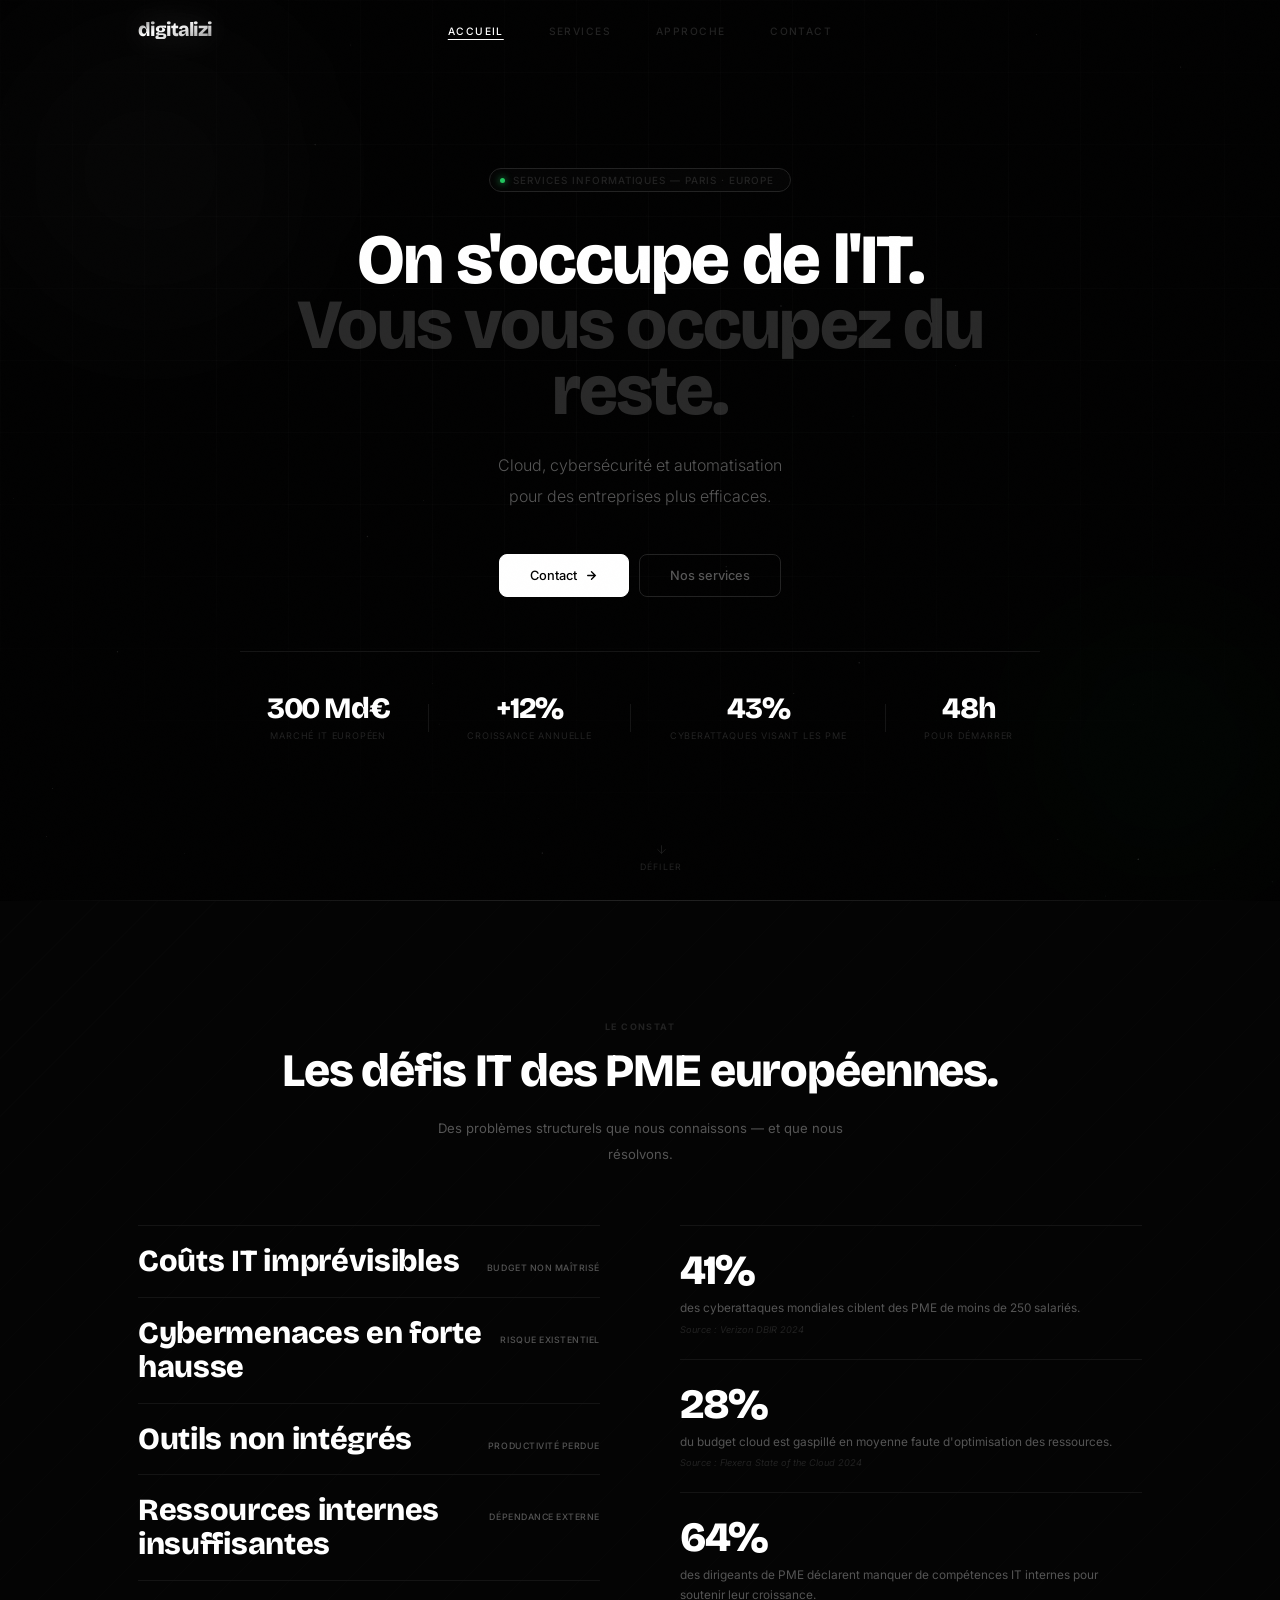
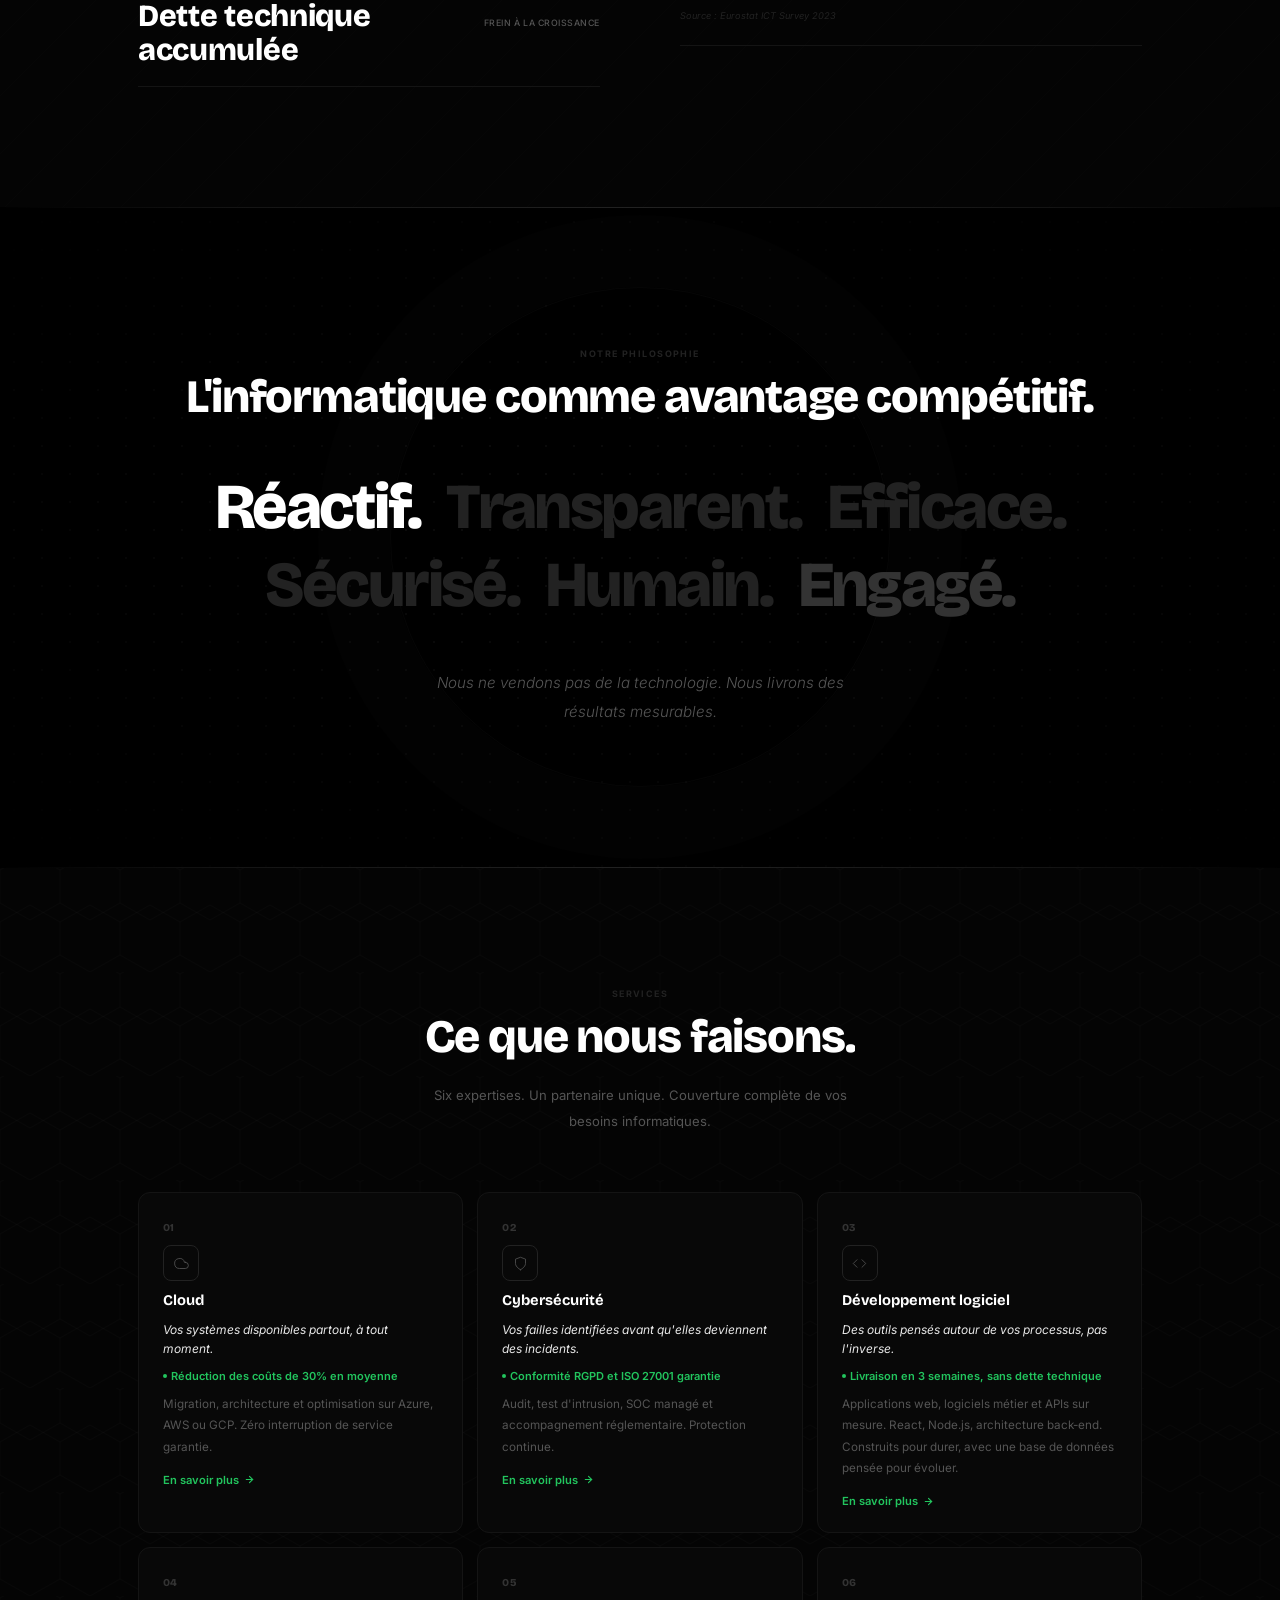
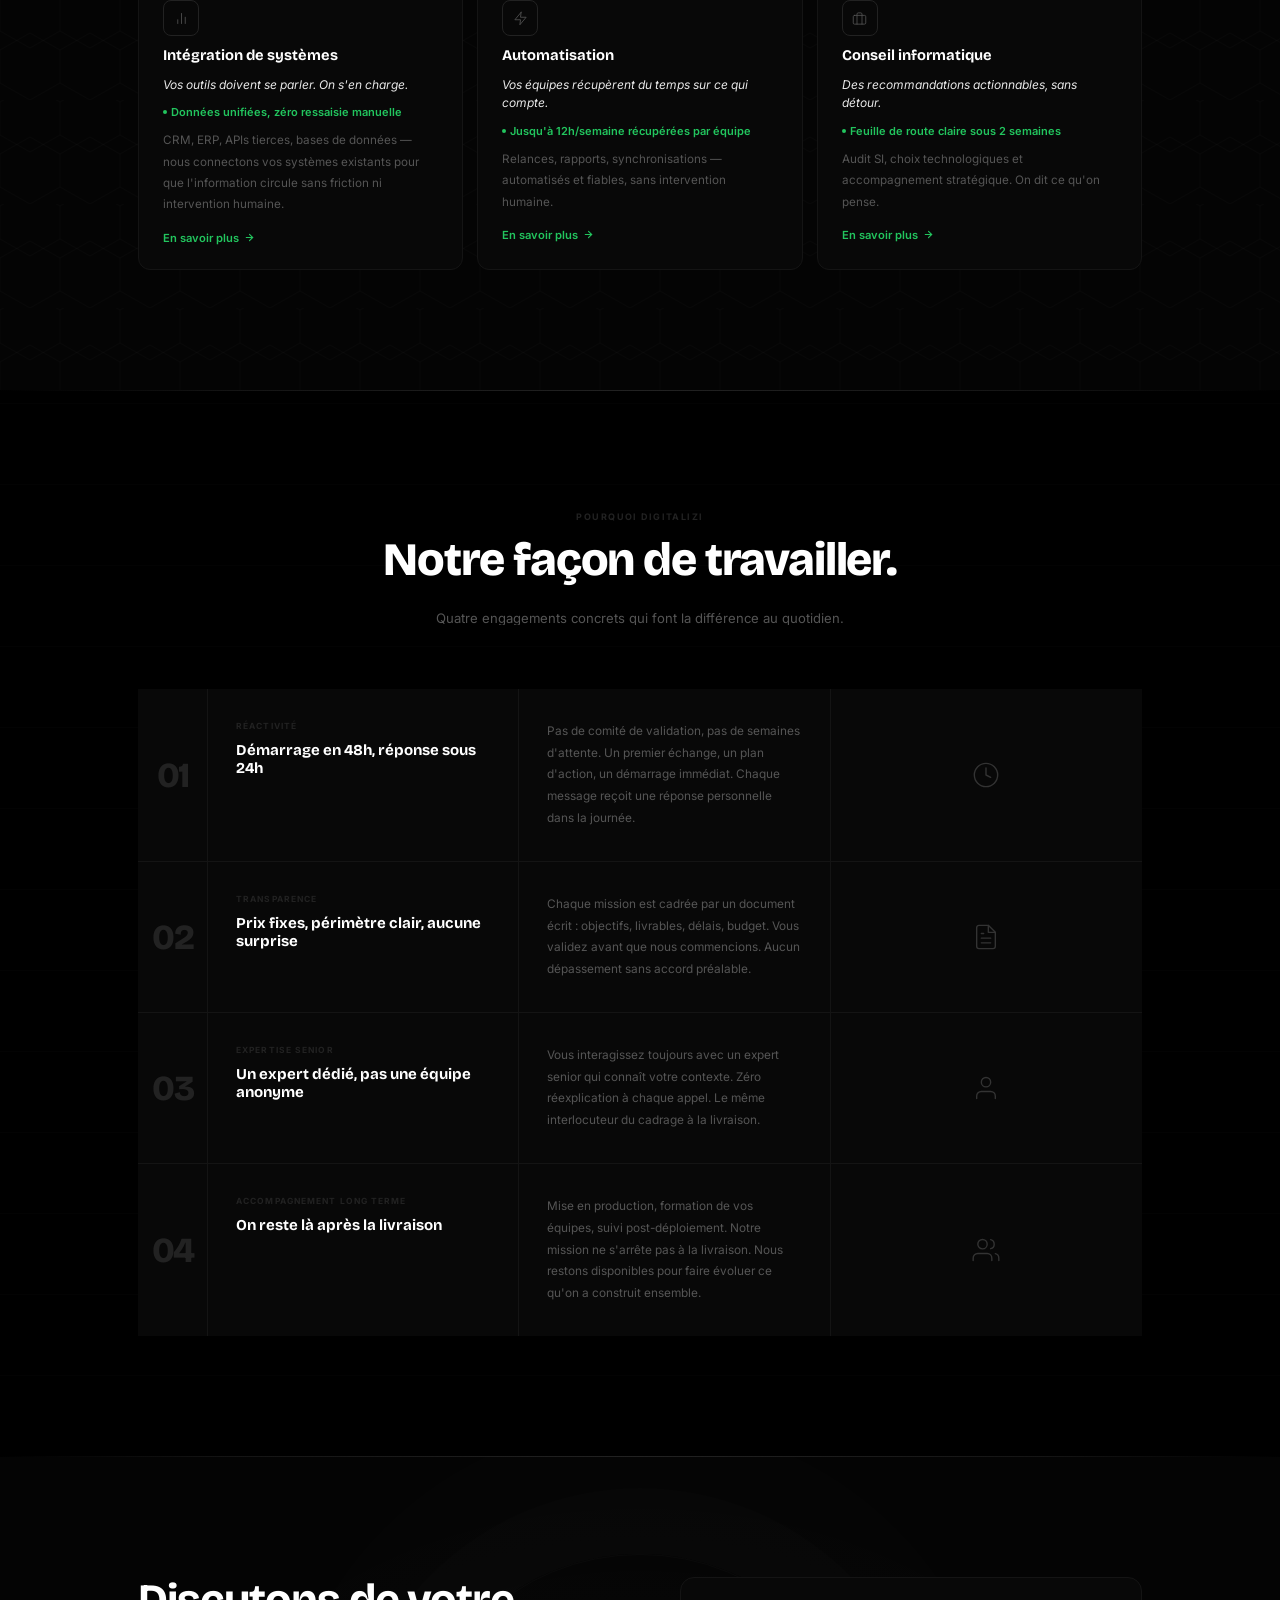
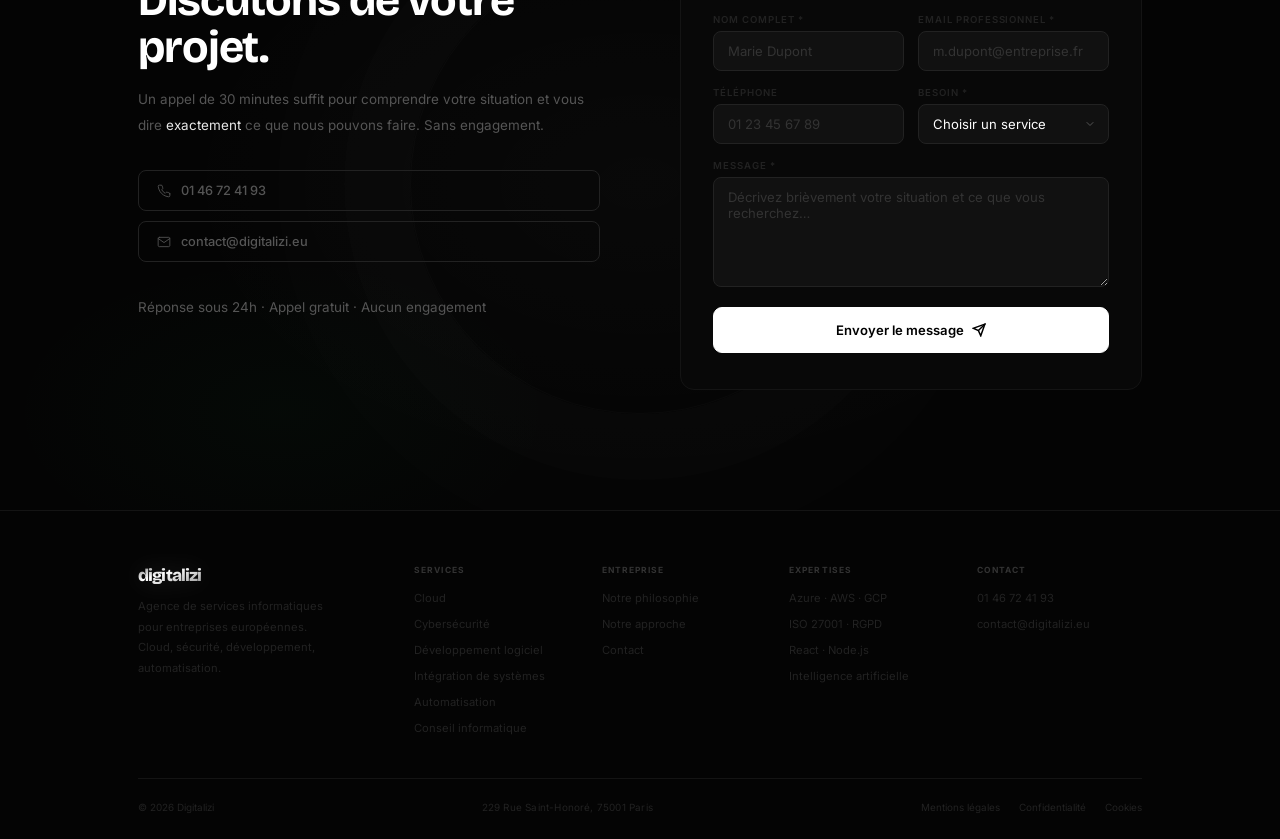
==== commit 26a981a2: "Add files via upload" ====
--- a/index.html
+++ b/index.html
@@ -90,7 +90,6 @@
 .nav-inner{
   max-width:var(--max);margin:0 auto;padding:0 48px;
   width:100%;display:flex;align-items:center;justify-content:space-between;
-  gap:24px;
 }
 
 /* ── Logo typographique — effet lumineux ── */
@@ -119,12 +118,13 @@
 
 /* Liens centrés */
 .nav-links{
-  display:flex;align-items:center;gap:2rem;list-style:none;
+  position:absolute;left:50%;transform:translateX(-50%);
+  display:flex;align-items:center;gap:2.8rem;list-style:none;
 }
 .nav-links a{
-  font-size:.6rem;font-weight:500;letter-spacing:.12em;
+  font-size:.64rem;font-weight:500;letter-spacing:.14em;
   text-transform:uppercase;color:var(--t2);
-  position:relative;transition:color .2s;white-space:nowrap;
+  position:relative;transition:color .2s;
 }
 .nav-links a::after{
   content:'';position:absolute;bottom:-3px;left:0;
@@ -748,251 +748,6 @@
 .mob-sep{font-size:.52rem;font-weight:700;letter-spacing:.14em;text-transform:uppercase;color:var(--l3);padding:18px 0 6px;border-bottom:1px solid var(--l1)}
 .mob a[href$=".html"]{font-size:1rem;color:rgba(255,255,255,.45);padding:10px 0}
 .mob a[href*=".html"]:not([href="index.html"]){font-size:1rem;color:rgba(255,255,255,.45);padding:10px 0}
-
-/* ── Scroll éclaircissement ── */
-
-/* ── Cartes service couleurs ── */
-.svc-card[data-color="cloud"]:hover{border-color:#3b82f6;box-shadow:0 16px 48px rgba(0,0,0,.6),0 0 32px rgba(59,130,246,.12);background:rgba(59,130,246,.04)}
-.svc-card[data-color="cloud"]::after{background:linear-gradient(180deg,transparent,#3b82f6,transparent)}
-.svc-card[data-color="cloud"]:hover .svc-benef{color:#3b82f6}
-.svc-card[data-color="cloud"]:hover .svc-benef::before{background:#3b82f6}
-.svc-card[data-color="cloud"]:hover .svc-ico svg{stroke:#3b82f6}
-.svc-card[data-color="cyber"]:hover{border-color:#ef4444;box-shadow:0 16px 48px rgba(0,0,0,.6),0 0 32px rgba(239,68,68,.12);background:rgba(239,68,68,.04)}
-.svc-card[data-color="cyber"]::after{background:linear-gradient(180deg,transparent,#ef4444,transparent)}
-.svc-card[data-color="cyber"]:hover .svc-benef{color:#ef4444}
-.svc-card[data-color="cyber"]:hover .svc-benef::before{background:#ef4444}
-.svc-card[data-color="cyber"]:hover .svc-ico svg{stroke:#ef4444}
-.svc-card[data-color="dev"]:hover{border-color:#8b5cf6;box-shadow:0 16px 48px rgba(0,0,0,.6),0 0 32px rgba(139,92,246,.12);background:rgba(139,92,246,.04)}
-.svc-card[data-color="dev"]::after{background:linear-gradient(180deg,transparent,#8b5cf6,transparent)}
-.svc-card[data-color="dev"]:hover .svc-benef{color:#8b5cf6}
-.svc-card[data-color="dev"]:hover .svc-benef::before{background:#8b5cf6}
-.svc-card[data-color="dev"]:hover .svc-ico svg{stroke:#8b5cf6}
-.svc-card[data-color="integration"]:hover{border-color:#f59e0b;box-shadow:0 16px 48px rgba(0,0,0,.6),0 0 32px rgba(245,158,11,.12);background:rgba(245,158,11,.04)}
-.svc-card[data-color="integration"]::after{background:linear-gradient(180deg,transparent,#f59e0b,transparent)}
-.svc-card[data-color="integration"]:hover .svc-benef{color:#f59e0b}
-.svc-card[data-color="integration"]:hover .svc-benef::before{background:#f59e0b}
-.svc-card[data-color="integration"]:hover .svc-ico svg{stroke:#f59e0b}
-.svc-card[data-color="auto"]:hover{border-color:#22c55e;box-shadow:0 16px 48px rgba(0,0,0,.6),0 0 32px rgba(34,197,94,.12);background:rgba(34,197,94,.04)}
-.svc-card[data-color="auto"]::after{background:linear-gradient(180deg,transparent,#22c55e,transparent)}
-.svc-card[data-color="auto"]:hover .svc-benef{color:#22c55e}
-.svc-card[data-color="auto"]:hover .svc-benef::before{background:#22c55e}
-.svc-card[data-color="auto"]:hover .svc-ico svg{stroke:#22c55e}
-.svc-card[data-color="conseil"]:hover{border-color:#06b6d4;box-shadow:0 16px 48px rgba(0,0,0,.6),0 0 32px rgba(6,182,212,.12);background:rgba(6,182,212,.04)}
-.svc-card[data-color="conseil"]::after{background:linear-gradient(180deg,transparent,#06b6d4,transparent)}
-.svc-card[data-color="conseil"]:hover .svc-benef{color:#06b6d4}
-.svc-card[data-color="conseil"]:hover .svc-benef::before{background:#06b6d4}
-.svc-card[data-color="conseil"]:hover .svc-ico svg{stroke:#06b6d4}
-
-/* ── Section Réalisations ── */
-.realisations{position:relative;background:var(--n);overflow:hidden}
-.realisations::before{content:'';position:absolute;inset:0;pointer-events:none;background:repeating-linear-gradient(0deg,transparent,transparent 80px,rgba(255,255,255,.011) 80px,rgba(255,255,255,.011) 81px)}
-.realisations .wrap{position:relative;z-index:1}
-.real-liste{display:grid;grid-template-columns:repeat(3,1fr);gap:14px}
-.real-item{background:var(--n3);border:1px solid var(--l1);border-radius:12px;padding:28px 24px 24px;display:flex;flex-direction:column;gap:14px;position:relative;overflow:hidden;transition:border-color .22s,transform .3s var(--ease),box-shadow .3s,background .22s}
-.real-item:hover{border-color:var(--l2);transform:translateY(-6px);box-shadow:0 16px 48px rgba(0,0,0,.6);background:var(--n2)}
-.real-item::after{content:'';position:absolute;top:0;left:0;right:0;height:1px;background:linear-gradient(90deg,transparent,rgba(255,255,255,.055),transparent);opacity:0;transition:opacity .3s}
-.real-item:hover::after{opacity:1}
-.real-header{display:flex;align-items:center;justify-content:space-between}
-.real-num{font-family:var(--fh);font-size:.66rem;font-weight:800;color:var(--l3);letter-spacing:.04em}
-.real-tag{font-size:.55rem;font-weight:600;letter-spacing:.08em;text-transform:uppercase;color:var(--v);border:1px solid rgba(34,197,94,.2);border-radius:100px;padding:3px 10px;background:rgba(34,197,94,.06)}
-.real-secteur{font-size:.7rem;color:var(--t2);letter-spacing:.02em}
-.real-titre{font-size:.96rem;font-weight:700;color:var(--w);font-family:var(--fh);line-height:1.25}
-.real-desc{font-size:.74rem;color:var(--t);line-height:1.82;flex:1}
-.real-resultats{display:flex;gap:14px;padding-top:14px;border-top:1px solid var(--l1);flex-wrap:wrap}
-.real-res{display:flex;flex-direction:column;gap:2px}
-.real-val{font-family:var(--fh);font-size:1.2rem;font-weight:800;color:var(--w);letter-spacing:-.04em}
-.real-lab{font-size:.6rem;color:var(--t2);text-transform:uppercase;letter-spacing:.06em}
-
-/* ── Section Témoignages ── */
-.temoignages{position:relative;background:var(--n2);overflow:hidden}
-.temoignages::before{content:'';position:absolute;inset:0;pointer-events:none;background:repeating-linear-gradient(-45deg,transparent,transparent 40px,rgba(255,255,255,.009) 40px,rgba(255,255,255,.009) 41px)}
-.temoignages .wrap{position:relative;z-index:1}
-.temo-grid{display:grid;grid-template-columns:repeat(3,1fr);gap:14px}
-.temo-card{background:var(--n3);border:1px solid var(--l1);border-radius:12px;padding:28px 24px;display:flex;flex-direction:column;gap:16px;position:relative;transition:border-color .22s,transform .3s var(--ease),box-shadow .3s}
-.temo-card:hover{border-color:var(--l2);transform:translateY(-5px);box-shadow:0 14px 44px rgba(0,0,0,.55)}
-.temo-quote{font-family:var(--fh);font-size:3.5rem;font-weight:800;color:var(--v);line-height:.8;opacity:.4;margin-bottom:-8px}
-.temo-txt{font-size:.82rem;color:var(--w2);line-height:1.88;font-style:italic;flex:1}
-.temo-author{display:flex;align-items:center;gap:12px;padding-top:16px;border-top:1px solid var(--l1)}
-.temo-avatar{width:38px;height:38px;border-radius:50%;background:var(--l2);border:1px solid var(--l3);display:flex;align-items:center;justify-content:center;font-family:var(--fh);font-size:.7rem;font-weight:800;color:var(--t);flex-shrink:0}
-.temo-nom{font-size:.8rem;font-weight:600;color:var(--w);font-family:var(--fh)}
-.temo-poste{font-size:.68rem;color:var(--t);margin-top:1px}
-.temo-ent{font-size:.64rem;color:var(--t2);margin-top:1px}
-.temo-service{font-size:.55rem;font-weight:600;letter-spacing:.08em;text-transform:uppercase;color:var(--v);border:1px solid rgba(34,197,94,.2);border-radius:100px;padding:3px 10px;background:rgba(34,197,94,.06);align-self:flex-start}
-
-/* ── Footer contact ── */
-.footer-contact{}
-.footer-contact-titre{font-size:.53rem;font-weight:700;letter-spacing:.13em;text-transform:uppercase;color:var(--l3);margin-bottom:14px}
-.footer-contact-item{display:flex;align-items:flex-start;gap:8px;font-size:.72rem;color:var(--t2);line-height:1.6;margin-bottom:8px}
-.footer-contact-item svg{stroke:var(--t2);fill:none;stroke-width:1.5;stroke-linecap:round;stroke-linejoin:round;width:13px;height:13px;flex-shrink:0;margin-top:2px}
-.footer-contact-item a{color:var(--t2);transition:color .18s}
-.footer-contact-item a:hover{color:var(--t)}
-
-/* ── Footer-top 3 colonnes ── */
-.footer-top{display:grid;grid-template-columns:220px 200px 1fr;gap:48px;margin-bottom:42px}
-
-/* ── Responsive réalisations et témoignages ── */
-@media(max-width:960px){.real-liste{grid-template-columns:repeat(2,1fr)}.temo-grid{grid-template-columns:repeat(2,1fr)}.footer-top{grid-template-columns:1fr 1fr}}
-@media(max-width:640px){.real-liste{grid-template-columns:1fr}.temo-grid{grid-template-columns:1fr}.footer-top{grid-template-columns:1fr}}
-
-
-/* ── Hero logo badge ── */
-.hero-logo-badge{
-  position:absolute;top:32px;right:48px;z-index:2;
-  background:rgba(255,255,255,.06);
-  border:1px solid rgba(255,255,255,.1);
-  border-radius:100px;
-  padding:8px 18px;
-  backdrop-filter:blur(12px);-webkit-backdrop-filter:blur(12px);
-  transition:background .3s,border-color .3s;
-}
-.hero-logo-badge:hover{
-  background:rgba(255,255,255,.1);
-  border-color:rgba(255,255,255,.2);
-}
-.hero-logo-inner{
-  font-family:var(--fh);font-weight:800;font-size:.82rem;
-  letter-spacing:-.04em;text-transform:lowercase;
-  color:rgba(255,255,255,.55);
-  user-select:none;
-}
-@media(max-width:640px){.hero-logo-badge{display:none}}
-
-
-/* Lien Payer en ligne */
-.nav-pay{
-  display:inline-flex;align-items:center;gap:5px;
-  padding:5px 12px;border-radius:6px;
-  border:1px solid rgba(34,197,94,.35) !important;
-  color:var(--v) !important;
-  background:rgba(34,197,94,.06);
-  transition:background .2s,border-color .2s,color .2s !important;
-}
-.nav-pay:hover{background:rgba(34,197,94,.14) !important;border-color:rgba(34,197,94,.6) !important}
-.nav-pay::after{display:none !important}
-.mob-pay{color:var(--v) !important;font-weight:600 !important}
-.badge::after{
-  content:'|';display:inline-block;margin-left:2px;
-  color:var(--v);animation:blink .9s step-end infinite;
-}
-@keyframes blink{0%,100%{opacity:1}50%{opacity:0}}
-
-/* ── 4c. Scroll progress bar ── */
-#scroll-bar{
-  position:fixed;top:0;left:0;height:2px;width:0%;
-  background:linear-gradient(90deg,var(--v),rgba(34,197,94,.4));
-  z-index:10000;transition:width .1s linear;pointer-events:none;
-}
-
-/* ── 4d. Real-item couleurs ── */
-.real-item[data-color="cloud"]:hover{border-color:#3b82f6;box-shadow:0 16px 48px rgba(0,0,0,.6),0 0 28px rgba(59,130,246,.1)}
-.real-item[data-color="integration"]:hover{border-color:#f59e0b;box-shadow:0 16px 48px rgba(0,0,0,.6),0 0 28px rgba(245,158,11,.1)}
-.real-item[data-color="dev"]:hover{border-color:#8b5cf6;box-shadow:0 16px 48px rgba(0,0,0,.6),0 0 28px rgba(139,92,246,.1)}
-
-/* ── 4e. Temo stagger ── */
-.temo-card:nth-child(1){transition-delay:.04s}
-.temo-card:nth-child(2){transition-delay:.14s}
-.temo-card:nth-child(3){transition-delay:.24s}
-
-/* ── 4f. CTA glow ── */
-.btn.bw{animation:glow-pulse 2.8s ease-in-out infinite}
-@keyframes glow-pulse{
-  0%,100%{box-shadow:0 0 0 0 rgba(34,197,94,0),0 2px 8px rgba(0,0,0,.4)}
-  50%{box-shadow:0 0 0 6px rgba(34,197,94,.12),0 2px 8px rgba(0,0,0,.4)}
-}
-
-/* ── 4g. Curseur custom ── */
-@media(pointer:fine){
-  *{cursor:none}
-  a,button{cursor:none}
-}
-#cur-dot{
-  position:fixed;width:5px;height:5px;border-radius:50%;
-  background:#fff;pointer-events:none;z-index:9999;
-  transform:translate(-50%,-50%);transition:opacity .2s;
-}
-#cur-ring{
-  position:fixed;width:26px;height:26px;border-radius:50%;
-  border:1px solid rgba(255,255,255,.35);pointer-events:none;z-index:9998;
-  transform:translate(-50%,-50%);
-  transition:width .22s var(--ease),height .22s var(--ease),
-             border-color .22s,background .22s;
-}
-#cur-ring.hovered{width:38px;height:38px;border-color:rgba(255,255,255,.6)}
-
-/* ── 5a. Scroll indicator ── */
-.scroll-ind{
-  position:absolute;bottom:32px;left:50%;transform:translateX(-50%);
-  display:flex;flex-direction:column;align-items:center;gap:8px;
-  color:var(--t2);font-size:.55rem;letter-spacing:.14em;text-transform:uppercase;
-  animation:bob 2.2s ease-in-out infinite;z-index:1;
-}
-.scroll-ind-line{
-  width:1px;height:32px;
-  background:linear-gradient(180deg,transparent,var(--v),transparent);
-  animation:lineDown 1.8s ease-in-out infinite;
-}
-@keyframes lineDown{
-  0%{transform:scaleY(0);transform-origin:top}
-  50%{transform:scaleY(1);transform-origin:top}
-  51%{transform:scaleY(1);transform-origin:bottom}
-  100%{transform:scaleY(0);transform-origin:bottom}
-}
-
-/* ── 5b. Badge items ── */
-.hbadge-item{
-  display:inline-flex;align-items:center;gap:4px;
-  padding:3px 8px;border-radius:100px;
-  background:rgba(34,197,94,.08);border:1px solid rgba(34,197,94,.15);
-  font-size:.52rem;letter-spacing:.06em;color:var(--v);
-  transition:background .2s,border-color .2s;
-}
-.hbadge-item:hover{background:rgba(34,197,94,.14);border-color:rgba(34,197,94,.3)}
-
-/* reduced-motion */
-@media(prefers-reduced-motion:reduce){
-  .btn.bw{animation:none}
-  .chiffre-n,.hsn{transition:none}
-}
-
-
-/* ── Bloc Payer en ligne ── */
-.pay-block{
-  background:var(--n3);border:1px solid var(--l1);border-radius:14px;
-  padding:24px;display:flex;flex-direction:column;gap:12px;
-  position:relative;overflow:hidden;margin-bottom:28px;
-}
-.pay-block::before{
-  content:'';position:absolute;top:0;left:0;right:0;height:1px;
-  background:linear-gradient(90deg,transparent,rgba(34,197,94,.3),transparent);
-}
-.pay-label{
-  display:flex;align-items:center;gap:7px;
-  font-size:.58rem;font-weight:700;letter-spacing:.12em;
-  text-transform:uppercase;color:var(--v);
-}
-.pay-desc{font-size:.76rem;color:var(--t);line-height:1.7}
-.pay-btn{
-  display:inline-flex;align-items:center;gap:8px;
-  background:rgba(34,197,94,.08);border:1px solid rgba(34,197,94,.25);
-  color:var(--v);border-radius:100px;
-  padding:10px 20px;font-size:.72rem;font-weight:600;
-  letter-spacing:.04em;width:fit-content;
-  transition:background .2s,border-color .2s,transform .2s,box-shadow .2s;
-}
-.pay-btn:hover{
-  background:rgba(34,197,94,.16);border-color:rgba(34,197,94,.5);
-  transform:translateY(-2px);
-  box-shadow:0 8px 24px rgba(34,197,94,.15);
-}
-.pay-note{font-size:.6rem;color:var(--t2)}
-
-/* ── Grille points ── */
-.dots-bg{
-  position:absolute;inset:0;width:100%;height:100%;
-  pointer-events:none;z-index:0;opacity:.38;
-}
-@media(max-width:640px){.dots-bg{opacity:.2}}
-
 </style>
 </head>
 <body>
@@ -1014,8 +769,6 @@
           <a href="conseil.html"><span class="drop-dot"></span>Conseil informatique</a>
         </div>
       </li>
-      <li><a href="#realisations">Réalisations</a></li>
-      <li><a href="#temoignages">Témoignages</a></li>
       <li><a href="#pourquoi">Approche</a></li>
       <li><a href="#contact">Contact</a></li>
     </ul>
@@ -1028,16 +781,13 @@
 <!-- Menu mobile full-screen -->
 <div class="mob" id="mob" role="navigation" aria-label="Menu mobile">
   <a href="#accueil" onclick="cm()">Accueil</a>
-  <a href="#services" onclick="cm()">Services</a>
-  <div class="mob-sep">— Nos services</div>
+  <div class="mob-sep">Services</div>
   <a href="cloud.html" onclick="cm()">— Cloud</a>
   <a href="cybersecurite.html" onclick="cm()">— Cybersécurité</a>
   <a href="developpement.html" onclick="cm()">— Développement logiciel</a>
   <a href="integration.html" onclick="cm()">— Intégration de systèmes</a>
   <a href="automatisation.html" onclick="cm()">— Automatisation</a>
   <a href="conseil.html" onclick="cm()">— Conseil informatique</a>
-  <a href="#realisations" onclick="cm()">Réalisations</a>
-  <a href="#temoignages" onclick="cm()">Témoignages</a>
   <a href="#pourquoi" onclick="cm()">Approche</a>
   <a href="#contact" onclick="cm()">Contact</a>
 </div>
@@ -1050,7 +800,7 @@
   <div class="orb o2"></div>
   <div class="orb o3"></div>
   <div class="hbody">
-    <div class="badge"><span class="bdot"></span><span class="hbadge-item">Services IT</span><span class="hbadge-item">Paris</span><span class="hbadge-item">Europe</span></div>
+    <div class="badge"><span class="bdot"></span>Services informatiques — Paris · Europe</div>
     <h1 class="h1">On s'occupe de l'IT.<br><span class="dim">Vous vous occupez du reste.</span></h1>
     <p class="hsub">
       Cloud, cybersécurité et automatisation<br>
@@ -1085,9 +835,9 @@
       </div>
     </div>
   </div>
-  <div class="scroll-ind">
-    <div class="scroll-ind-line"></div>
-    <span>Défiler</span>
+  <div class="scue">
+    <svg width="13" height="13" viewBox="0 0 24 24" fill="none" stroke="currentColor" stroke-width="1.5" stroke-linecap="round"><path d="M12 5v14M5 12l7 7 7-7"/></svg>
+    Défiler
   </div>
 </section>
 
@@ -1153,14 +903,13 @@
 
 <!-- ══ SERVICES ══ -->
 <section class="services" id="services">
-  <canvas class="dots-bg" aria-hidden="true"></canvas>
   <div class="wrap">
     <span class="stag rv">Services</span>
     <h2 class="stitre rv">Ce que nous faisons.</h2>
     <p class="ssous rv">Six expertises. Un partenaire unique. Couverture complète de vos besoins informatiques.</p>
     <div class="svc-grid rvg">
 
-      <div class="svc-card rv" data-color="cloud">
+      <div class="svc-card rv">
         <div class="svc-num">01</div>
         <div class="svc-ico">
           <svg viewBox="0 0 24 24"><path d="M18 10h-1.26A8 8 0 109 20h9a5 5 0 000-10z"/></svg>
@@ -1173,7 +922,7 @@
         <a href="cloud.html" class="svc-link">En savoir plus <svg width="11" height="11" viewBox="0 0 24 24" fill="none" stroke="currentColor" stroke-width="2.5" stroke-linecap="round"><path d="M5 12h14M12 5l7 7-7 7"/></svg></a>
       </div>
 
-      <div class="svc-card rv-r" data-color="cyber">
+      <div class="svc-card rv-r">
         <div class="svc-num">02</div>
         <div class="svc-ico">
           <svg viewBox="0 0 24 24"><path d="M12 22s8-4 8-10V5l-8-3-8 3v7c0 6 8 10 8 10z"/></svg>
@@ -1186,7 +935,7 @@
         <a href="cybersecurite.html" class="svc-link">En savoir plus <svg width="11" height="11" viewBox="0 0 24 24" fill="none" stroke="currentColor" stroke-width="2.5" stroke-linecap="round"><path d="M5 12h14M12 5l7 7-7 7"/></svg></a>
       </div>
 
-      <div class="svc-card rv" data-color="dev">
+      <div class="svc-card rv">
         <div class="svc-num">03</div>
         <div class="svc-ico">
           <svg viewBox="0 0 24 24"><polyline points="16 18 22 12 16 6"/><polyline points="8 6 2 12 8 18"/></svg>
@@ -1199,7 +948,7 @@
         <a href="developpement.html" class="svc-link">En savoir plus <svg width="11" height="11" viewBox="0 0 24 24" fill="none" stroke="currentColor" stroke-width="2.5" stroke-linecap="round"><path d="M5 12h14M12 5l7 7-7 7"/></svg></a>
       </div>
 
-      <div class="svc-card rv-r" data-color="integration">
+      <div class="svc-card rv-r">
         <div class="svc-num">04</div>
         <div class="svc-ico">
           <svg viewBox="0 0 24 24"><path d="M18 20V10"/><path d="M12 20V4"/><path d="M6 20v-6"/></svg>
@@ -1212,7 +961,7 @@
         <a href="integration.html" class="svc-link">En savoir plus <svg width="11" height="11" viewBox="0 0 24 24" fill="none" stroke="currentColor" stroke-width="2.5" stroke-linecap="round"><path d="M5 12h14M12 5l7 7-7 7"/></svg></a>
       </div>
 
-      <div class="svc-card rv" data-color="auto">
+      <div class="svc-card rv">
         <div class="svc-num">05</div>
         <div class="svc-ico">
           <svg viewBox="0 0 24 24"><polygon points="13 2 3 14 12 14 11 22 21 10 12 10 13 2"/></svg>
@@ -1225,7 +974,7 @@
         <a href="automatisation.html" class="svc-link">En savoir plus <svg width="11" height="11" viewBox="0 0 24 24" fill="none" stroke="currentColor" stroke-width="2.5" stroke-linecap="round"><path d="M5 12h14M12 5l7 7-7 7"/></svg></a>
       </div>
 
-      <div class="svc-card rv-r" data-color="conseil">
+      <div class="svc-card rv-r">
         <div class="svc-num">06</div>
         <div class="svc-ico">
           <svg viewBox="0 0 24 24"><rect x="2" y="7" width="20" height="14" rx="2" ry="2"/><path d="M16 21V5a2 2 0 00-2-2h-4a2 2 0 00-2 2v16"/></svg>
@@ -1244,124 +993,8 @@
 
 <div class="sep"></div>
 
-<section class="realisations" id="realisations">
-  <canvas class="dots-bg" aria-hidden="true"></canvas>
-  <div class="wrap">
-    <span class="stag rv">Réalisations</span>
-    <h2 class="stitre rv">Ce que nous avons livré.</h2>
-    <p class="ssous rv">Trois missions types. Des résultats concrets. Des clients qui avancent.</p>
-    <div class="real-liste rvg">
-
-      <div class="real-item rv" data-color="cloud">
-        <div class="real-header">
-          <div class="real-num">01</div>
-          <div class="real-tag">Cloud & Sécurité</div>
-        </div>
-        <div class="real-secteur">Cabinet juridique — 45 personnes — Paris</div>
-        <h3 class="real-titre">Migration cloud et mise en conformité RGPD</h3>
-        <p class="real-desc">Infrastructure vieillissante, données clients exposées, aucun plan de sauvegarde. Migration complète vers Azure avec chiffrement bout en bout, politique d'accès granulaire et documentation RGPD livrée.</p>
-        <div class="real-resultats">
-          <div class="real-res"><span class="real-val">−28%</span><span class="real-lab">de coûts infrastructure</span></div>
-          <div class="real-res"><span class="real-val">0</span><span class="real-lab">interruption pendant la migration</span></div>
-          <div class="real-res"><span class="real-val">RGPD</span><span class="real-lab">conformité atteinte</span></div>
-        </div>
-      </div>
-
-      <div class="real-item rv" data-color="integration">
-        <div class="real-header">
-          <div class="real-num">02</div>
-          <div class="real-tag">Intégration & Automatisation</div>
-        </div>
-        <div class="real-secteur">Distributeur industriel — 120 personnes — Lyon</div>
-        <h3 class="real-titre">Connexion ERP, CRM et comptabilité</h3>
-        <p class="real-desc">Trois outils métier sans aucun lien entre eux. Les commerciaux ressaisissaient chaque commande trois fois. Intégration complète via APIs sur mesure — l'information circule seule, en temps réel.</p>
-        <div class="real-resultats">
-          <div class="real-res"><span class="real-val">0</span><span class="real-lab">ressaisie manuelle</span></div>
-          <div class="real-res"><span class="real-val">14h</span><span class="real-lab">récupérées par semaine</span></div>
-          <div class="real-res"><span class="real-val">3</span><span class="real-lab">systèmes connectés</span></div>
-        </div>
-      </div>
-
-      <div class="real-item rv" data-color="dev">
-        <div class="real-header">
-          <div class="real-num">03</div>
-          <div class="real-tag">Développement logiciel</div>
-        </div>
-        <div class="real-secteur">Startup fintech — 18 personnes — Paris</div>
-        <h3 class="real-titre">Outil interne de reporting et dashboard API</h3>
-        <p class="real-desc">Aucun outil du marché ne correspondait à leurs besoins spécifiques. Développement d'un dashboard sur mesure connecté à leurs APIs internes — visualisation temps réel, exports automatiques, zéro formation nécessaire.</p>
-        <div class="real-resultats">
-          <div class="real-res"><span class="real-val">3 sem.</span><span class="real-lab">de la spec à la prod</span></div>
-          <div class="real-res"><span class="real-val">100%</span><span class="real-lab">sur mesure</span></div>
-          <div class="real-res"><span class="real-val">0</span><span class="real-lab">dette technique</span></div>
-        </div>
-      </div>
-
-    </div>
-  </div>
-</section>
-
-<div class="sep"></div>
-
-<section class="temoignages" id="temoignages">
-  <canvas class="dots-bg" aria-hidden="true"></canvas>
-  <div class="wrap">
-    <span class="stag rv">Témoignages</span>
-    <h2 class="stitre rv">Ce qu'ils en disent.</h2>
-    <p class="ssous rv">Des retours concrets de décideurs qui ont fait confiance à Digitalizi.</p>
-    <div class="temo-grid rvg">
-
-      <div class="temo-card rv">
-        <div class="temo-quote">"</div>
-        <p class="temo-txt">On craignait la migration. Elle s'est faite en une nuit, sans interruption. Nos données sont enfin sécurisées et on sait exactement qui y accède. C'est la première fois qu'un prestataire tient vraiment ses engagements.</p>
-        <div class="temo-author">
-          <div class="temo-avatar">SM</div>
-          <div>
-            <div class="temo-nom">Sophie Marchand</div>
-            <div class="temo-poste">Directrice Administrative et Financière</div>
-            <div class="temo-ent">Cabinet juridique — Paris</div>
-          </div>
-        </div>
-        <div class="temo-service">Cloud & Sécurité</div>
-      </div>
-
-      <div class="temo-card rv">
-        <div class="temo-quote">"</div>
-        <p class="temo-txt">On perdait trois heures par jour à ressaisir des commandes entre nos outils. C'est terminé. L'équipe ne veut plus revenir en arrière. Le ROI a été visible dès la première semaine.</p>
-        <div class="temo-author">
-          <div class="temo-avatar">TR</div>
-          <div>
-            <div class="temo-nom">Thomas Renard</div>
-            <div class="temo-poste">Directeur des Opérations</div>
-            <div class="temo-ent">Distributeur industriel — Lyon</div>
-          </div>
-        </div>
-        <div class="temo-service">Intégration de systèmes</div>
-      </div>
-
-      <div class="temo-card rv">
-        <div class="temo-quote">"</div>
-        <p class="temo-txt">Trois semaines. C'est tout ce qu'il a fallu pour avoir un outil qu'aucun logiciel du marché ne nous offrait. Livré proprement, documenté, sans surprise. On travaille déjà sur la suite.</p>
-        <div class="temo-author">
-          <div class="temo-avatar">KB</div>
-          <div>
-            <div class="temo-nom">Karim Benali</div>
-            <div class="temo-poste">CEO & Co-fondateur</div>
-            <div class="temo-ent">Startup fintech — Paris</div>
-          </div>
-        </div>
-        <div class="temo-service">Développement logiciel</div>
-      </div>
-
-    </div>
-  </div>
-</section>
-
-<div class="sep"></div>
-
 <!-- ══ POURQUOI DIGITALIZI ══ -->
 <section class="pourquoi" id="pourquoi">
-  <canvas class="dots-bg" aria-hidden="true"></canvas>
   <div class="wrap">
     <span class="stag rv">Pourquoi Digitalizi</span>
     <h2 class="stitre rv">Notre façon de travailler.</h2>
@@ -1432,7 +1065,6 @@
 
 <!-- ══ CONTACT ══ -->
 <section class="contact-sec" id="contact">
-  <canvas class="dots-bg" aria-hidden="true"></canvas>
   <div class="wrap">
     <div class="contact-layout">
 
@@ -1452,20 +1084,6 @@
         </div>
         <p class="contact-note">Réponse sous 24h · Appel gratuit · Aucun engagement</p>
       </div>
-
-        <div class="pay-block rv">
-          <div class="pay-label">
-            <svg width="14" height="14" viewBox="0 0 24 24" fill="none" stroke="currentColor" stroke-width="1.5" stroke-linecap="round" stroke-linejoin="round"><rect x="1" y="4" width="22" height="16" rx="2" ry="2"/><line x1="1" y1="10" x2="23" y2="10"/></svg>
-            Règlement en ligne
-          </div>
-          <p class="pay-desc">Vous avez reçu un devis ? Procédez au paiement sécurisé directement depuis cette page.</p>
-          <a href="#" class="pay-btn" id="pay-btn" target="_blank" rel="noopener">
-            <svg width="14" height="14" viewBox="0 0 24 24" fill="none" stroke="currentColor" stroke-width="1.5" stroke-linecap="round" stroke-linejoin="round"><path d="M12 22s8-4 8-10V5l-8-3-8 3v7c0 6 8 10 8 10z"/></svg>
-            Payer en ligne — Paiement sécurisé
-            <svg width="12" height="12" viewBox="0 0 24 24" fill="none" stroke="currentColor" stroke-width="2" stroke-linecap="round" stroke-linejoin="round"><line x1="7" y1="17" x2="17" y2="7"/><polyline points="7 7 17 7 17 17"/></svg>
-          </a>
-          <p class="pay-note">🔒 Lien de paiement sécurisé — Stripe · Visa · Mastercard · Amex</p>
-        </div>
 
       <!-- Formulaire -->
       <div class="contact-form rv-r">
@@ -1524,46 +1142,47 @@
         <a href="#accueil" class="fb-logo">digitalizi</a>
         <p>Agence de services informatiques pour entreprises européennes. Cloud, sécurité, développement, automatisation.</p>
       </div>
-      <div class="footer-contact">
-        <div class="footer-contact-titre">Nous contacter</div>
-        <div class="footer-contact-item">
-          <svg viewBox="0 0 24 24"><path d="M21 10c0 7-9 13-9 13s-9-6-9-13a9 9 0 0118 0z"/><circle cx="12" cy="10" r="3"/></svg>
-          229 Rue Saint-Honoré<br>75001 Paris, France
-        </div>
-        <div class="footer-contact-item">
-          <svg viewBox="0 0 24 24"><path d="M22 16.92v3a2 2 0 01-2.18 2 19.79 19.79 0 01-8.63-3.07 19.5 19.5 0 01-6-6 19.79 19.79 0 01-3.07-8.67A2 2 0 014.11 2h3a2 2 0 012 1.72 12.84 12.84 0 00.7 2.81 2 2 0 01-.45 2.11L8.09 9.91a16 16 0 006 6l1.27-1.27a2 2 0 012.11-.45 12.84 12.84 0 002.81.7A2 2 0 0122 16.92z"/></svg>
-          <a href="tel:0146724193">01 46 72 41 93</a>
-        </div>
-        <div class="footer-contact-item">
-          <svg viewBox="0 0 24 24"><path d="M4 4h16c1.1 0 2 .9 2 2v12c0 1.1-.9 2-2 2H4c-1.1 0-2-.9-2-2V6c0-1.1.9-2 2-2z"/><polyline points="22,6 12,13 2,6"/></svg>
-          <a href="mailto:contact@digitalizi.eu">contact@digitalizi.eu</a>
-        </div>
-      </div>
       <div class="fcols">
         <div class="fcol">
           <div class="fh">Services</div>
           <ul>
-            <li><a href="cloud.html">Cloud</a></li>
-            <li><a href="cybersecurite.html">Cybersécurité</a></li>
-            <li><a href="developpement.html">Développement logiciel</a></li>
-            <li><a href="integration.html">Intégration de systèmes</a></li>
-            <li><a href="automatisation.html">Automatisation</a></li>
-            <li><a href="conseil.html">Conseil informatique</a></li>
+            <li><a href="#services">Cloud</a></li>
+            <li><a href="#services">Cybersécurité</a></li>
+            <li><a href="#services">Développement logiciel</a></li>
+            <li><a href="#services">Intégration de systèmes</a></li>
+            <li><a href="#services">Automatisation</a></li>
+            <li><a href="#services">Conseil informatique</a></li>
           </ul>
         </div>
         <div class="fcol">
           <div class="fh">Entreprise</div>
           <ul>
+            <li><a href="#vision">Notre philosophie</a></li>
             <li><a href="#pourquoi">Notre approche</a></li>
-            <li><a href="#realisations">Réalisations</a></li>
-            <li><a href="#temoignages">Témoignages</a></li>
             <li><a href="#contact">Contact</a></li>
           </ul>
         </div>
+        <div class="fcol">
+          <div class="fh">Expertises</div>
+          <ul>
+            <li><a href="#services">Azure · AWS · GCP</a></li>
+            <li><a href="#services">ISO 27001 · RGPD</a></li>
+            <li><a href="#services">React · Node.js</a></li>
+            <li><a href="#services">Intelligence artificielle</a></li>
+          </ul>
+        </div>
+        <div class="fcol">
+          <div class="fh">Contact</div>
+          <ul>
+            <li><a href="tel:0146724193">01 46 72 41 93</a></li>
+            <li><a href="mailto:contact@digitalizi.eu">contact@digitalizi.eu</a></li>
+          </ul>
+        </div>
       </div>
     </div>
     <div class="fbot">
-      <span class="fbot-copy">© 2026 Digitalizi — 229 Rue Saint-Honoré, 75001 Paris</span>
+      <span class="fbot-copy">© 2026 Digitalizi</span>
+      <span class="fbot-adresse">229 Rue Saint-Honoré, 75001 Paris</span>
       <div class="fbot-links">
         <a href="mentions.html">Mentions légales</a>
         <a href="mentions.html#rgpd">Confidentialité</a>
@@ -1599,26 +1218,14 @@
 
 window.addEventListener('scroll',()=>{
   nav.classList.toggle('s',window.scrollY>58);
+  let cur='';
+  document.querySelectorAll('section[id]').forEach(s=>{
+    if(window.scrollY>=s.offsetTop-90)cur=s.id;
+  });
+  document.querySelectorAll('.nav-links a').forEach(a=>
+    a.classList.toggle('on',a.getAttribute('href')==='#'+cur)
+  );
 },{passive:true});
-
-/* Scroll actif navbar */
-const sections = document.querySelectorAll('section[id]');
-const navLinks = document.querySelectorAll('.nav-links a');
-function updateActive(){
-  let current='';
-  sections.forEach(s=>{
-    const top=s.offsetTop-100;
-    const bottom=top+s.offsetHeight;
-    if(window.scrollY>=top&&window.scrollY<bottom)current=s.id;
-  });
-  navLinks.forEach(a=>{
-    a.classList.remove('on');
-    const href=(a.getAttribute('href')||'').replace('#','');
-    if(href===current)a.classList.add('on');
-  });
-}
-window.addEventListener('scroll',updateActive,{passive:true});
-updateActive();
 
 document.querySelectorAll("a[href^='#']").forEach(a=>{
   a.addEventListener('click',e=>{
@@ -1904,144 +1511,6 @@
 
   document.querySelectorAll('.sep').forEach(s=> sepObs.observe(s));
 })();
-
-
-/* ── Compteurs animés (4a) ── */
-(function(){
-  const noMotion = window.matchMedia('(prefers-reduced-motion:reduce)').matches;
-  if(noMotion) return;
-  function animCounter(el){
-    const txt = el.textContent.trim();
-    const num = parseFloat(txt.replace(/[^0-9.]/g,''));
-    if(isNaN(num)||num===0) return;
-    const prefix = txt.match(/^[^0-9]*/)?.[0]||'';
-    const suffix = txt.match(/[^0-9.]+$/)?.[0]||'';
-    const start = performance.now();
-    const dur = 1600;
-    function step(now){
-      const p = Math.min((now-start)/dur,1);
-      const ease = 1-Math.pow(1-p,3);
-      const val = Math.round(ease*num);
-      el.textContent = prefix+val+suffix;
-      if(p<1) requestAnimationFrame(step);
-    }
-    requestAnimationFrame(step);
-  }
-  const cObs = new IntersectionObserver(entries=>{
-    entries.forEach(e=>{
-      if(e.isIntersecting){
-        animCounter(e.target);
-        cObs.unobserve(e.target);
-      }
-    });
-  },{threshold:.5});
-  document.querySelectorAll('.chiffre-n,.hsn').forEach(el=>cObs.observe(el));
-})();
-
-/* ── Scroll progress bar (4c) ── */
-(function(){
-  const sb = document.getElementById('scroll-bar');
-  if(!sb) return;
-  function updateSb(){
-    const max = document.body.scrollHeight - window.innerHeight;
-    if(max<=0) return;
-    sb.style.width = (window.scrollY/max*100)+'%';
-  }
-  window.addEventListener('scroll', updateSb, {passive:true});
-})();
-
-/* ── Curseur custom (4g) ── */
-(function(){
-  if(window.matchMedia('(pointer:coarse)').matches) return;
-  const dot = document.getElementById('cur-dot');
-  const ring = document.getElementById('cur-ring');
-  if(!dot||!ring) return;
-  let mx=0,my=0,rx=0,ry=0;
-  document.addEventListener('mousemove',e=>{
-    mx=e.clientX; my=e.clientY;
-    dot.style.left=mx+'px'; dot.style.top=my+'px';
-  },{passive:true});
-  (function animRing(){
-    rx+=(mx-rx)*.1; ry+=(my-ry)*.1;
-    ring.style.left=rx+'px'; ring.style.top=ry+'px';
-    requestAnimationFrame(animRing);
-  })();
-  document.querySelectorAll('a,button,.svc-card,.real-item,.temo-card,.other-card').forEach(el=>{
-    el.addEventListener('mouseenter',()=>ring.classList.add('hovered'));
-    el.addEventListener('mouseleave',()=>ring.classList.remove('hovered'));
-  });
-  document.addEventListener('mouseleave',()=>{dot.style.opacity='0';ring.style.opacity='0'});
-  document.addEventListener('mouseenter',()=>{dot.style.opacity='1';ring.style.opacity='1'});
-})();
-
-
-/* ── Grille de points animée (3c) ── */
-(function(){
-  if(matchMedia('(prefers-reduced-motion:reduce)').matches){
-    document.querySelectorAll('.dots-bg').forEach(c=>c.style.display='none');
-    return;
-  }
-  const canvases=document.querySelectorAll('.dots-bg');
-  if(!canvases.length)return;
-
-  canvases.forEach(canvas=>{
-    const ctx=canvas.getContext('2d');
-    const section=canvas.closest('section');
-    let W,H,dots=[],raf=null;
-    const SPACING=28,RADIUS=1,BASE_OP=0.18,PULSE_SPEED=0.008;
-
-    function resize(){
-      /* Prendre les dimensions de la section parente */
-      W=canvas.width=section.offsetWidth||window.innerWidth;
-      H=canvas.height=section.offsetHeight||400;
-      buildDots();
-    }
-    function buildDots(){
-      dots=[];
-      const cols=Math.ceil(W/SPACING)+1;
-      const rows=Math.ceil(H/SPACING)+1;
-      for(let r=0;r<rows;r++){
-        for(let c=0;c<cols;c++){
-          dots.push({
-            x:c*SPACING,y:r*SPACING,
-            phase:Math.random()*Math.PI*2,
-            speed:PULSE_SPEED*(0.5+Math.random()),
-            amp:0.06+Math.random()*0.1
-          });
-        }
-      }
-    }
-    function draw(t){
-      ctx.clearRect(0,0,W,H);
-      dots.forEach(d=>{
-        const op=BASE_OP+Math.sin(d.phase+t*d.speed*60)*d.amp;
-        ctx.beginPath();
-        ctx.arc(d.x,d.y,RADIUS,0,Math.PI*2);
-        ctx.fillStyle=`rgba(255,255,255,${Math.max(0,Math.min(1,op))})`;
-        ctx.fill();
-      });
-      raf=requestAnimationFrame(draw);
-    }
-
-    const io=new IntersectionObserver(entries=>{
-      entries.forEach(e=>{
-        if(e.isIntersecting){
-          /* Resize au premier affichage si le canvas est vide */
-          if(!W||!H)resize();
-          if(!raf)raf=requestAnimationFrame(draw);
-        }else{
-          if(raf){cancelAnimationFrame(raf);raf=null;}
-        }
-      });
-    },{threshold:0.05});
-
-    io.observe(section);
-    /* Délai court pour laisser le layout se stabiliser */
-    setTimeout(resize, 100);
-    window.addEventListener('resize',resize,{passive:true});
-  });
-})();
-
 </script>
 </body>
-</html>
+</html>
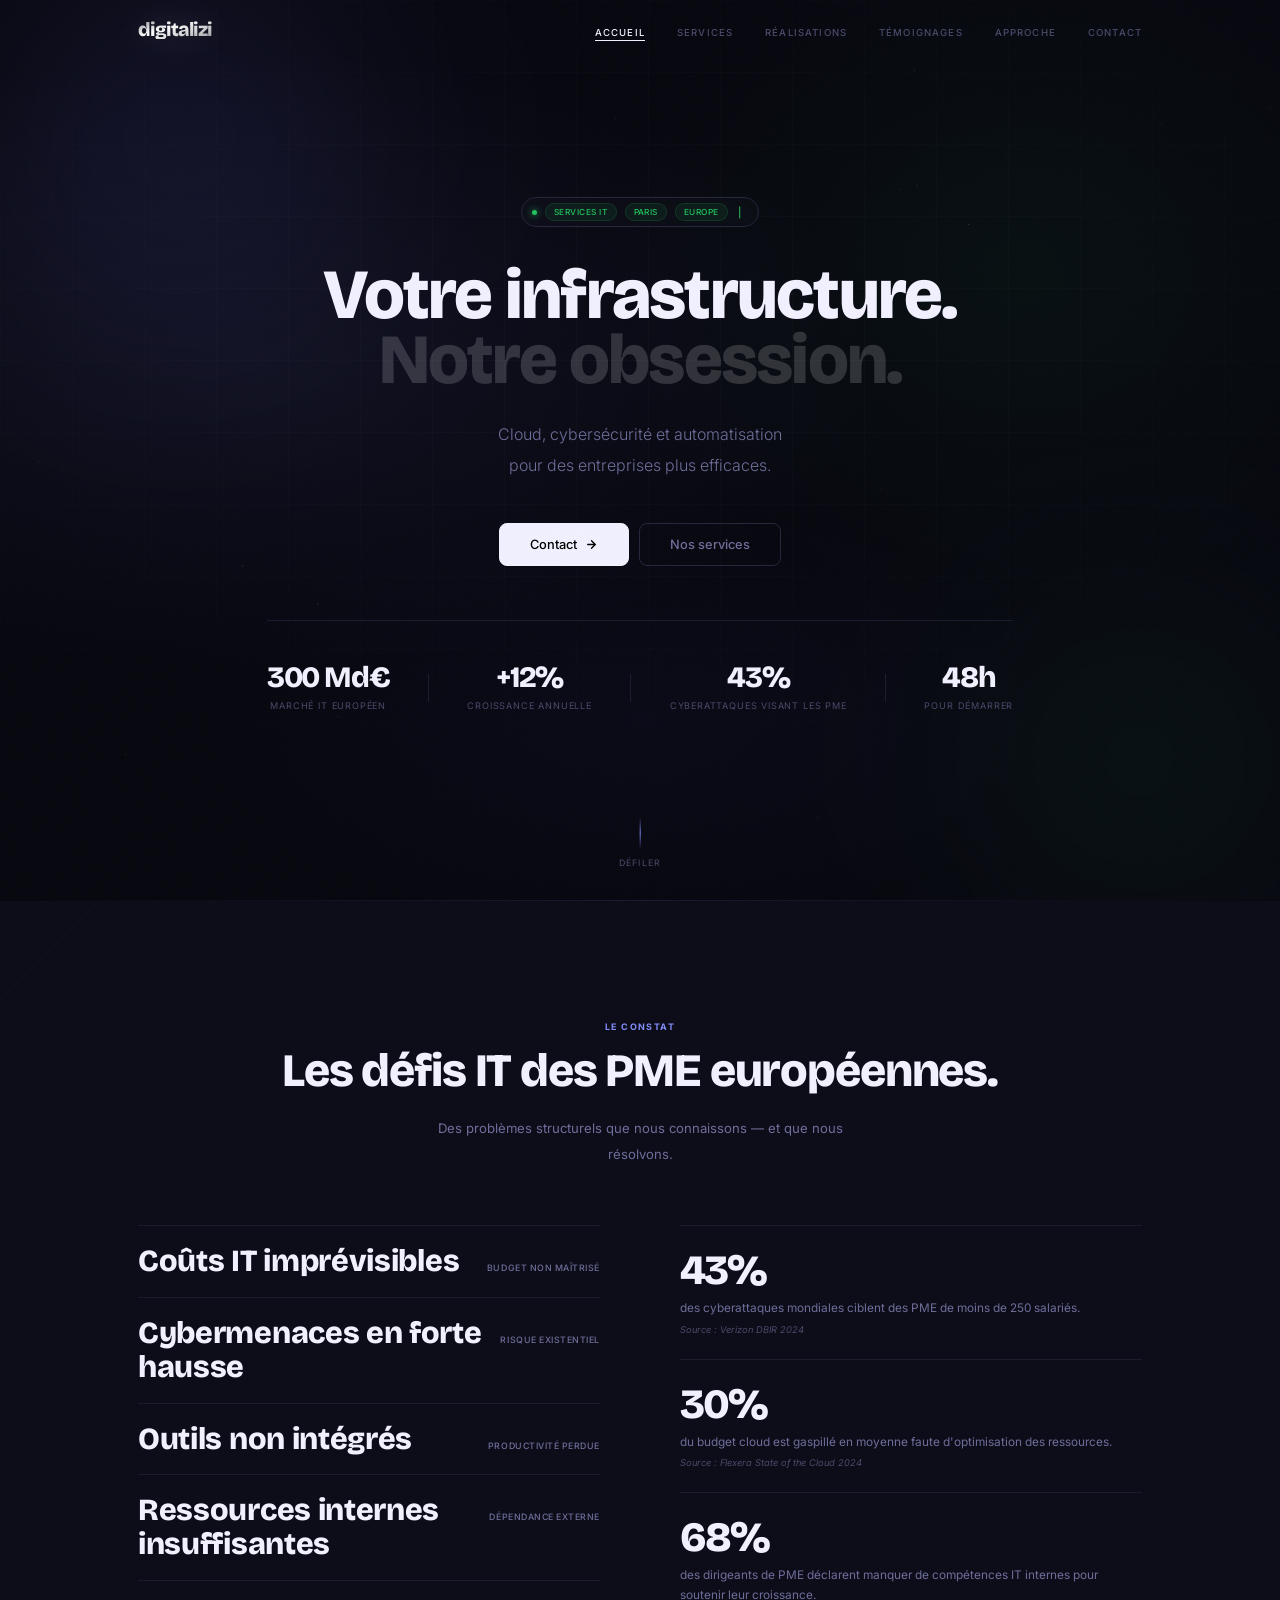
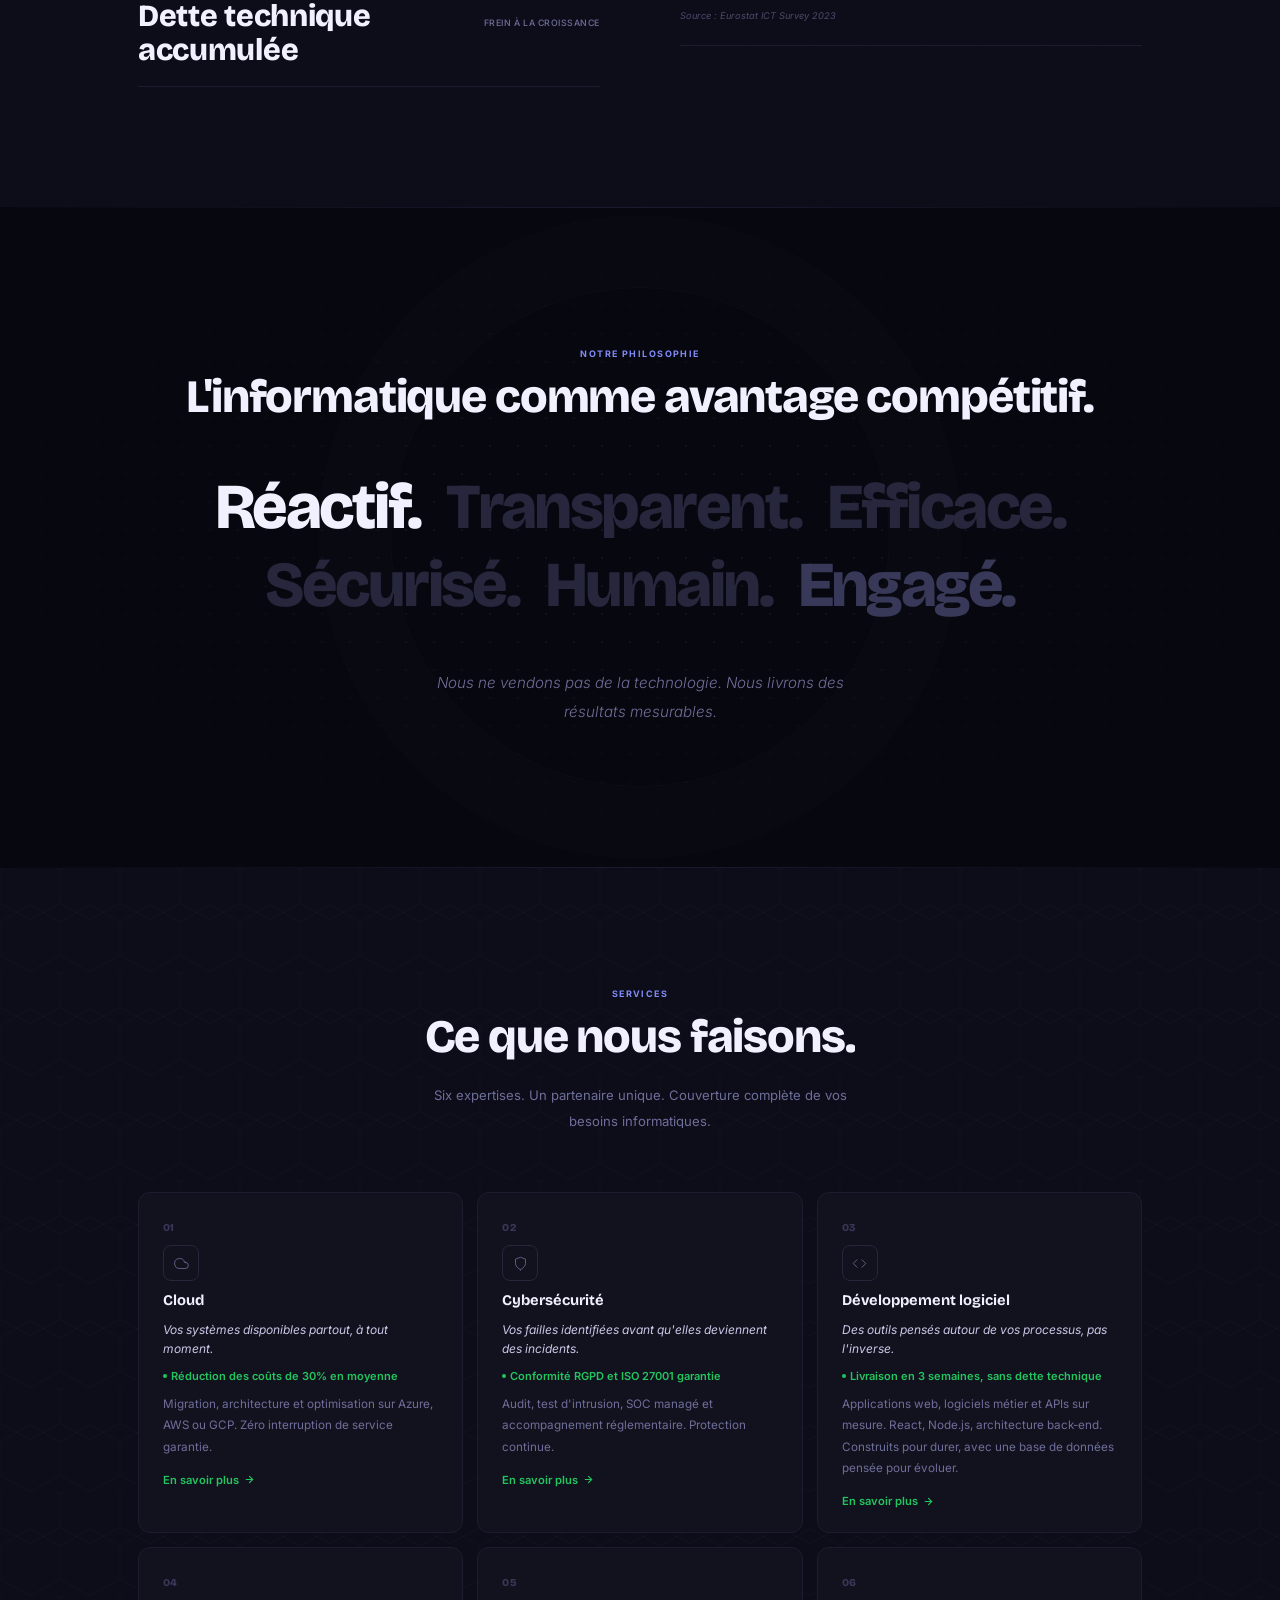
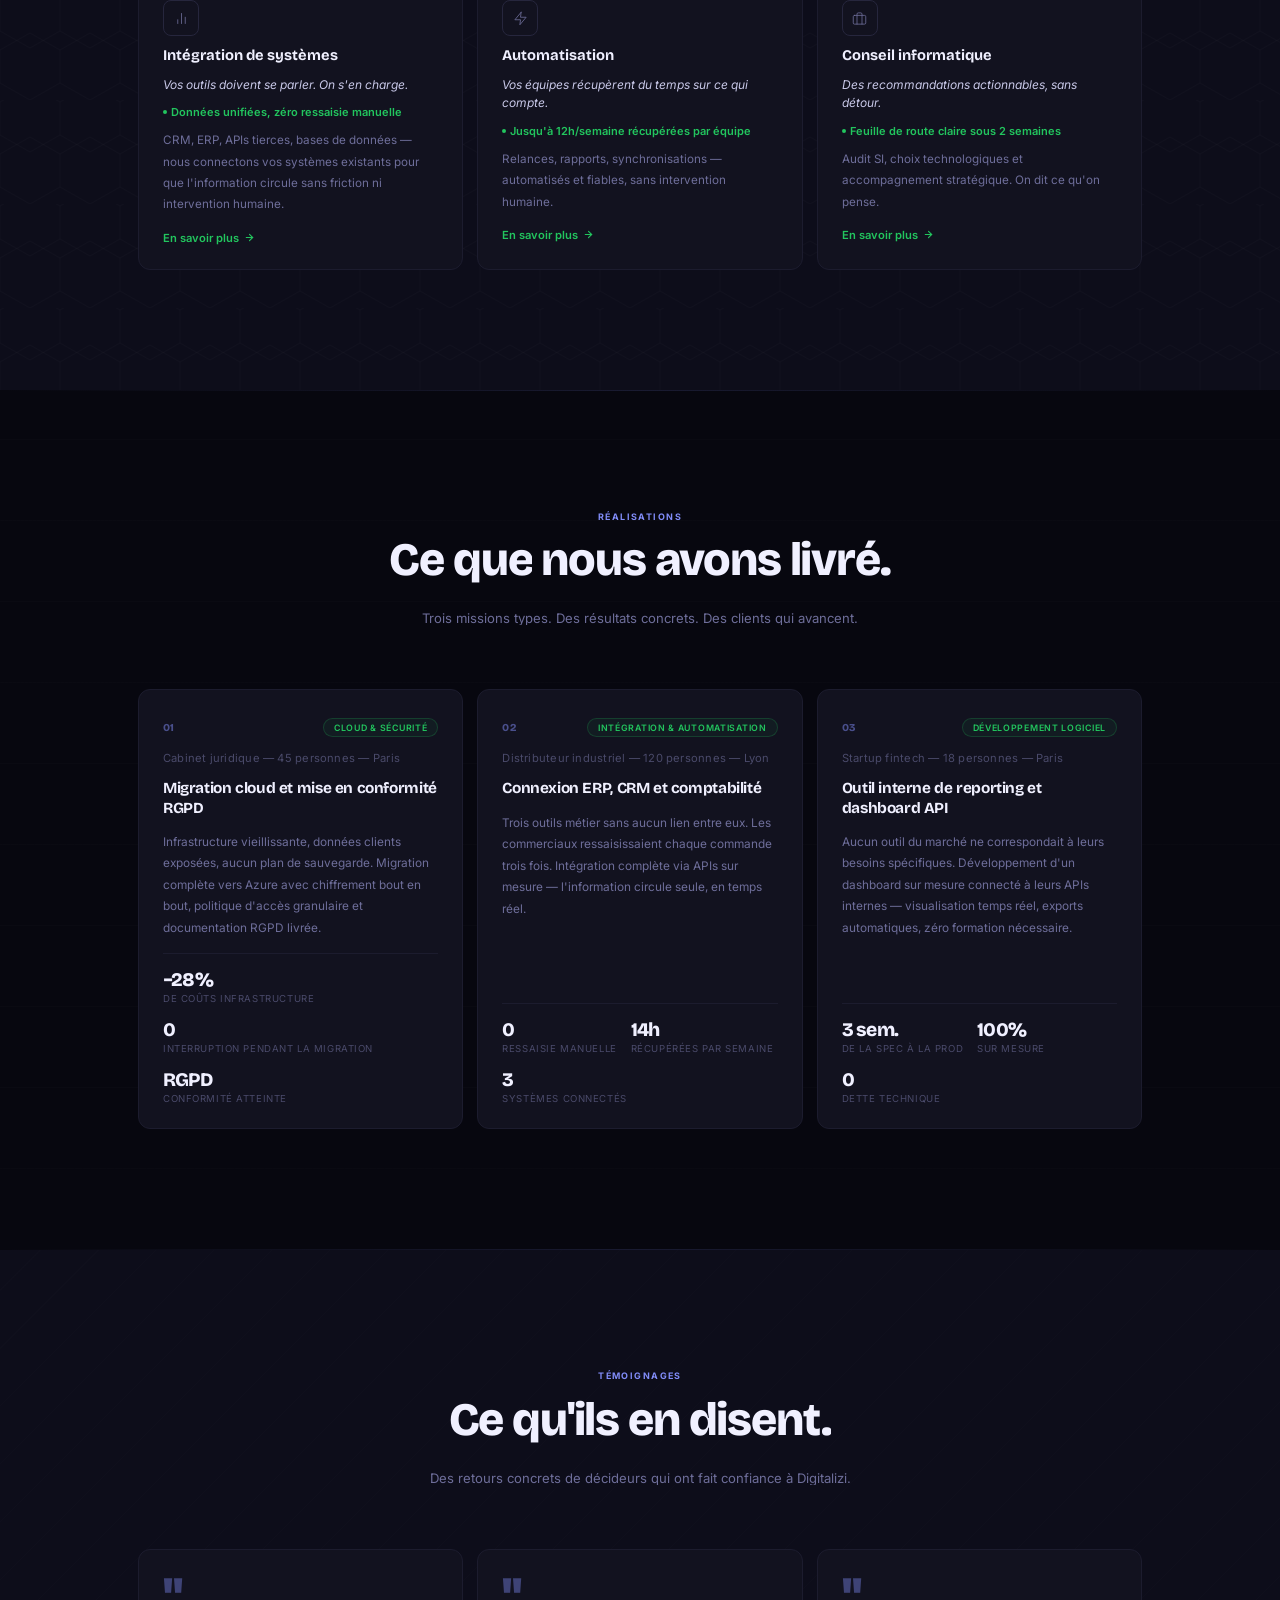
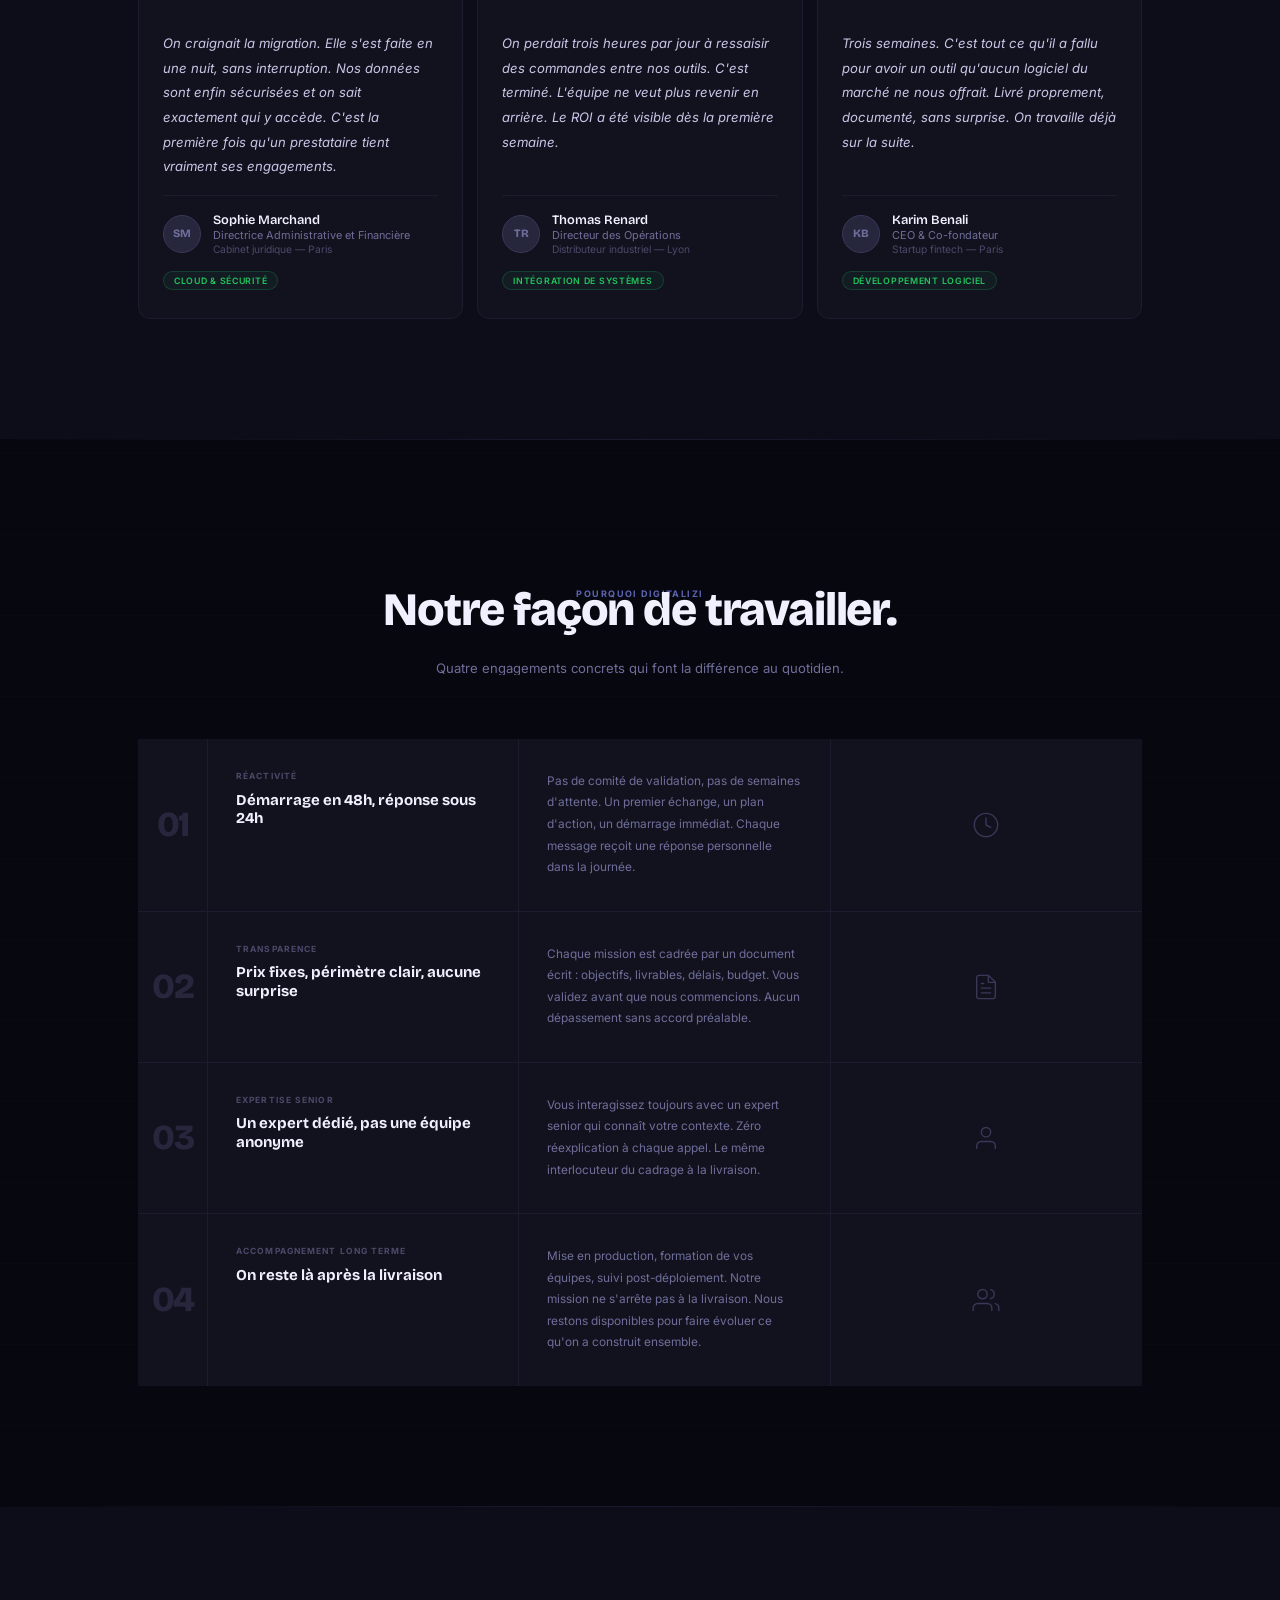
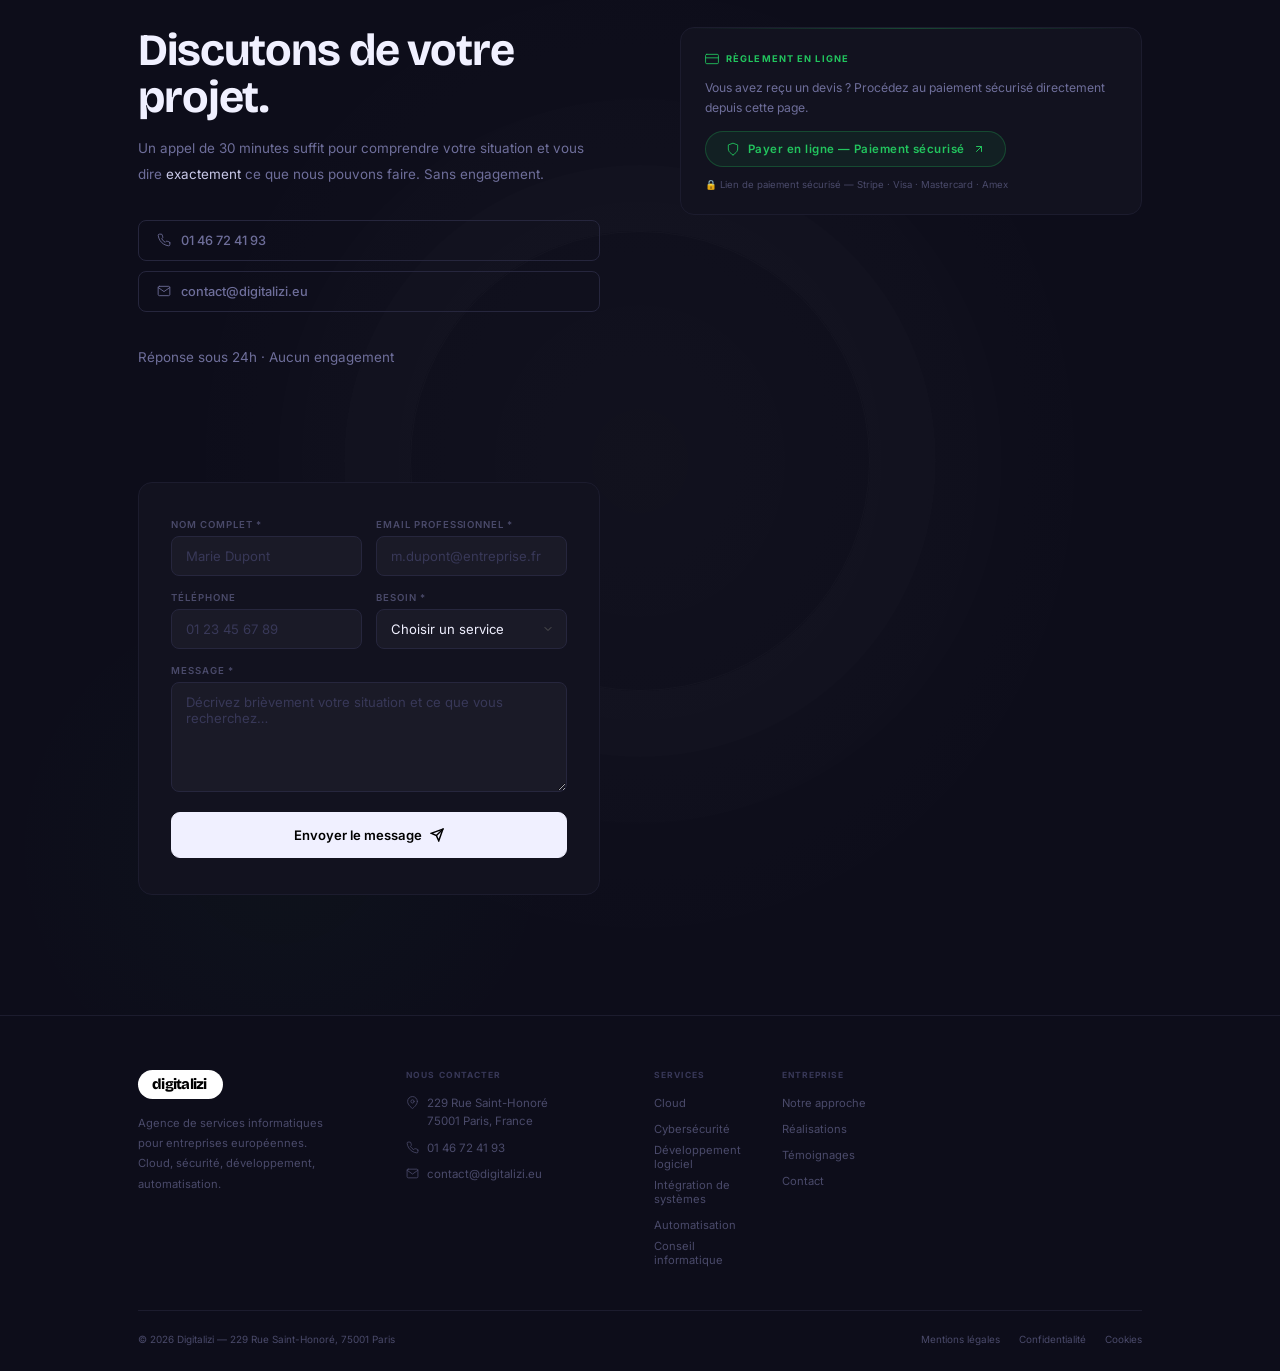
==== commit 82cf73c4: "Rename index (13).html to index.html" ====
--- a/index.html
+++ b/index.html
@@ -13,18 +13,20 @@
 ════════════════════════════════════════════════════ */
 *,*::before,*::after{box-sizing:border-box;margin:0;padding:0}
 :root{
-  --n:    #000;
-  --n2:   #040404;
-  --n3:   #080808;
-  --l1:   #141414;
-  --l2:   #222;
-  --l3:   #333;
-  --w:    #fff;
-  --w2:   #e8e8e8;
-  --t:    #555;
-  --t2:   #222;
+  --n:    #07070f;
+  --n2:   #0d0d1a;
+  --n3:   #12121f;
+  --l1:   #1c1c2e;
+  --l2:   #26263d;
+  --l3:   #383858;
+  --w:    #f0f0ff;
+  --w2:   #c8c8e8;
+  --t:    #6e6e9a;
+  --t2:   #4a4a6a;
   --v:    #22c55e;
   --v2:   rgba(34,197,94,.12);
+  --acc:  #818cf8;
+  --acc2: rgba(129,140,248,.12);
   --fh:   "Bricolage Grotesque",sans-serif;
   --fb:   "Inter",sans-serif;
   --ease: cubic-bezier(.16,1,.3,1);
@@ -90,6 +92,7 @@
 .nav-inner{
   max-width:var(--max);margin:0 auto;padding:0 48px;
   width:100%;display:flex;align-items:center;justify-content:space-between;
+  gap:24px;
 }
 
 /* ── Logo typographique — effet lumineux ── */
@@ -118,13 +121,12 @@
 
 /* Liens centrés */
 .nav-links{
-  position:absolute;left:50%;transform:translateX(-50%);
-  display:flex;align-items:center;gap:2.8rem;list-style:none;
+  display:flex;align-items:center;gap:2rem;list-style:none;
 }
 .nav-links a{
-  font-size:.64rem;font-weight:500;letter-spacing:.14em;
+  font-size:.6rem;font-weight:500;letter-spacing:.12em;
   text-transform:uppercase;color:var(--t2);
-  position:relative;transition:color .2s;
+  position:relative;transition:color .2s;white-space:nowrap;
 }
 .nav-links a::after{
   content:'';position:absolute;bottom:-3px;left:0;
@@ -224,13 +226,12 @@
 }
 
 /* Orbes */
-.orb{position:absolute;border-radius:50%;pointer-events:none;z-index:0;filter:blur(90px)}
-.o1{width:500px;height:500px;top:-80px;left:-100px;background:radial-gradient(circle,rgba(255,255,255,.034) 0%,transparent 70%);animation:f1 22s ease-in-out infinite}
-.o2{width:400px;height:400px;bottom:-50px;right:-80px;background:radial-gradient(circle,rgba(34,197,94,.048) 0%,transparent 70%);animation:f2 26s ease-in-out infinite}
+.orb{position:absolute;border-radius:50%;pointer-events:none;z-index:0;filter:blur(110px);mix-blend-mode:screen}
+.o1{width:520px;height:520px;top:-120px;left:-80px;background:radial-gradient(circle,rgba(99,102,241,.18) 0%,transparent 70%);animation:orbf1 18s ease-in-out infinite alternate}
+.o2{width:400px;height:400px;bottom:-60px;right:-60px;background:radial-gradient(circle,rgba(34,197,94,.12) 0%,transparent 70%);animation:orbf2 22s ease-in-out infinite alternate}
 .o3{width:300px;height:300px;top:30%;left:60%;background:radial-gradient(circle,rgba(34,197,94,.022) 0%,transparent 70%);animation:f3 32s ease-in-out infinite}
-@keyframes f1{0%,100%{transform:translate(0,0)}35%{transform:translate(55px,40px)}70%{transform:translate(-22px,58px)}}
-@keyframes f2{0%,100%{transform:translate(0,0)}40%{transform:translate(-46px,-36px)}75%{transform:translate(30px,-54px)}}
-@keyframes f3{0%,100%{transform:translate(0,0)}50%{transform:translate(-35px,45px)}}
+@keyframes orbf1{0%{transform:translate(0,0) scale(1)}100%{transform:translate(60px,40px) scale(1.15)}}
+@keyframes orbf2{0%{transform:translate(0,0) scale(1)}100%{transform:translate(-40px,-30px) scale(1.1)}}
 
 .hbody{position:relative;z-index:1;max-width:800px}
 
@@ -291,7 +292,7 @@
 ════════════════════════════════════════════════════ */
 .sep{
   height:1px;
-  background:linear-gradient(90deg,transparent,var(--l1) 18%,var(--l2) 50%,var(--l1) 82%,transparent);
+  background:linear-gradient(90deg,transparent,rgba(129,140,248,.15),transparent);
   transform-origin:left;
   transform:scaleX(0);
   opacity:0;
@@ -303,7 +304,7 @@
    BASE SECTION
 ════════════════════════════════════════════════════ */
 section{padding:120px 0}
-.stag{display:block;font-size:.56rem;font-weight:700;letter-spacing:.16em;text-transform:uppercase;color:var(--t2);margin-bottom:.85rem;text-align:center}
+.stag{display:block;font-size:.56rem;font-weight:700;letter-spacing:.16em;text-transform:uppercase;color:var(--acc);opacity:.7;margin-bottom:.85rem;text-align:center}
 .stitre{font-size:clamp(1.9rem,3.8vw,2.9rem);font-weight:800;text-align:center;margin-bottom:.85rem}
 .ssous{text-align:center;color:var(--t);max-width:440px;margin:0 auto 4rem;font-size:.82rem;line-height:1.95}
 
@@ -640,23 +641,34 @@
 /* Logo footer */
 .fb-logo{
   font-family:var(--fh);
-  font-size:1.08rem;font-weight:800;
+  font-size:.92rem;font-weight:800;
   letter-spacing:-.05em;text-transform:lowercase;
-  line-height:1;margin-bottom:12px;display:inline-block;user-select:none;
-  background:linear-gradient(
-    160deg,
-    rgba(255,255,255,.52) 0%,
-    #fff 38%,
-    rgba(255,255,255,.82) 68%,
-    rgba(255,255,255,.58) 100%
-  );
-  -webkit-background-clip:text;
-  -webkit-text-fill-color:transparent;
-  background-clip:text;
-  filter:drop-shadow(0 0 12px rgba(255,255,255,.14));
-  transition:opacity .2s,filter .2s;
-}
-.fb-logo:hover{opacity:.65;filter:drop-shadow(0 0 18px rgba(255,255,255,.26))}
+  line-height:1;margin-bottom:14px;display:inline-flex;
+  align-items:center;user-select:none;
+  color:#000;
+  background:#fff;
+  padding:7px 16px 7px 14px;
+  border-radius:100px;
+  transition:opacity .2s,transform .2s var(--ease);
+}
+.fb-logo .logo-body{color:#000}
+.fb-logo .logo-i{
+  display:inline-block;
+  color:transparent;
+  position:relative;
+  width:.3em;
+}
+.fb-logo .logo-i::after{
+  content:'';
+  position:absolute;
+  bottom:.12em;left:50%;
+  transform:translateX(-50%);
+  width:4px;height:4px;
+  border-radius:50%;
+  background:var(--v);
+  box-shadow:0 0 6px var(--v);
+}
+.fb-logo:hover{opacity:.85;transform:scale(.97)}
 
 .fb p{font-size:.7rem;color:var(--t2);line-height:1.82;max-width:190px}
 .fcols{display:grid;grid-template-columns:repeat(4,1fr);gap:22px}
@@ -748,6 +760,253 @@
 .mob-sep{font-size:.52rem;font-weight:700;letter-spacing:.14em;text-transform:uppercase;color:var(--l3);padding:18px 0 6px;border-bottom:1px solid var(--l1)}
 .mob a[href$=".html"]{font-size:1rem;color:rgba(255,255,255,.45);padding:10px 0}
 .mob a[href*=".html"]:not([href="index.html"]){font-size:1rem;color:rgba(255,255,255,.45);padding:10px 0}
+
+/* ── Scroll éclaircissement ── */
+
+/* ── Cartes service couleurs ── */
+.svc-card[data-color="cloud"]:hover{border-color:#3b82f6;box-shadow:0 16px 48px rgba(0,0,0,.6),0 0 32px rgba(59,130,246,.12);background:rgba(59,130,246,.04)}
+.svc-card[data-color="cloud"]::after{background:linear-gradient(180deg,transparent,#3b82f6,transparent)}
+.svc-card[data-color="cloud"]:hover .svc-benef{color:#3b82f6}
+.svc-card[data-color="cloud"]:hover .svc-benef::before{background:#3b82f6}
+.svc-card[data-color="cloud"]:hover .svc-ico svg{stroke:#3b82f6}
+.svc-card[data-color="cyber"]:hover{border-color:#ef4444;box-shadow:0 16px 48px rgba(0,0,0,.6),0 0 32px rgba(239,68,68,.12);background:rgba(239,68,68,.04)}
+.svc-card[data-color="cyber"]::after{background:linear-gradient(180deg,transparent,#ef4444,transparent)}
+.svc-card[data-color="cyber"]:hover .svc-benef{color:#ef4444}
+.svc-card[data-color="cyber"]:hover .svc-benef::before{background:#ef4444}
+.svc-card[data-color="cyber"]:hover .svc-ico svg{stroke:#ef4444}
+.svc-card[data-color="dev"]:hover{border-color:#8b5cf6;box-shadow:0 16px 48px rgba(0,0,0,.6),0 0 32px rgba(139,92,246,.12);background:rgba(139,92,246,.04)}
+.svc-card[data-color="dev"]::after{background:linear-gradient(180deg,transparent,#8b5cf6,transparent)}
+.svc-card[data-color="dev"]:hover .svc-benef{color:#8b5cf6}
+.svc-card[data-color="dev"]:hover .svc-benef::before{background:#8b5cf6}
+.svc-card[data-color="dev"]:hover .svc-ico svg{stroke:#8b5cf6}
+.svc-card[data-color="integration"]:hover{border-color:#f59e0b;box-shadow:0 16px 48px rgba(0,0,0,.6),0 0 32px rgba(245,158,11,.12);background:rgba(245,158,11,.04)}
+.svc-card[data-color="integration"]::after{background:linear-gradient(180deg,transparent,#f59e0b,transparent)}
+.svc-card[data-color="integration"]:hover .svc-benef{color:#f59e0b}
+.svc-card[data-color="integration"]:hover .svc-benef::before{background:#f59e0b}
+.svc-card[data-color="integration"]:hover .svc-ico svg{stroke:#f59e0b}
+.svc-card[data-color="auto"]:hover{border-color:#22c55e;box-shadow:0 16px 48px rgba(0,0,0,.6),0 0 32px rgba(34,197,94,.12);background:rgba(34,197,94,.04)}
+.svc-card[data-color="auto"]::after{background:linear-gradient(180deg,transparent,#22c55e,transparent)}
+.svc-card[data-color="auto"]:hover .svc-benef{color:#22c55e}
+.svc-card[data-color="auto"]:hover .svc-benef::before{background:#22c55e}
+.svc-card[data-color="auto"]:hover .svc-ico svg{stroke:#22c55e}
+.svc-card[data-color="conseil"]:hover{border-color:#06b6d4;box-shadow:0 16px 48px rgba(0,0,0,.6),0 0 32px rgba(6,182,212,.12);background:rgba(6,182,212,.04)}
+.svc-card[data-color="conseil"]::after{background:linear-gradient(180deg,transparent,#06b6d4,transparent)}
+.svc-card[data-color="conseil"]:hover .svc-benef{color:#06b6d4}
+.svc-card[data-color="conseil"]:hover .svc-benef::before{background:#06b6d4}
+.svc-card[data-color="conseil"]:hover .svc-ico svg{stroke:#06b6d4}
+
+/* ── Section Réalisations ── */
+.realisations{position:relative;background:var(--n);overflow:hidden}
+.realisations::before{content:'';position:absolute;inset:0;pointer-events:none;background:repeating-linear-gradient(0deg,transparent,transparent 80px,rgba(255,255,255,.011) 80px,rgba(255,255,255,.011) 81px)}
+.realisations .wrap{position:relative;z-index:1}
+.real-liste{display:grid;grid-template-columns:repeat(3,1fr);gap:14px}
+.real-item{background:var(--n3);border:1px solid var(--l1);border-radius:12px;padding:28px 24px 24px;display:flex;flex-direction:column;gap:14px;position:relative;overflow:hidden;transition:border-color .22s,transform .3s var(--ease),box-shadow .3s,background .22s}
+.real-item:hover{border-color:var(--l2);transform:translateY(-6px);box-shadow:0 16px 48px rgba(0,0,0,.6);background:var(--n2)}
+.real-item::after{content:'';position:absolute;top:0;left:0;right:0;height:1px;background:linear-gradient(90deg,transparent,rgba(255,255,255,.055),transparent);opacity:0;transition:opacity .3s}
+.real-item:hover::after{opacity:1}
+.real-header{display:flex;align-items:center;justify-content:space-between}
+.real-num{font-family:var(--fh);font-size:.66rem;font-weight:800;color:var(--acc);opacity:.5;letter-spacing:.04em}
+.real-tag{font-size:.55rem;font-weight:600;letter-spacing:.08em;text-transform:uppercase;color:var(--v);border:1px solid rgba(34,197,94,.2);border-radius:100px;padding:3px 10px;background:rgba(34,197,94,.06)}
+.real-secteur{font-size:.7rem;color:var(--t2);letter-spacing:.02em}
+.real-titre{font-size:.96rem;font-weight:700;color:var(--w);font-family:var(--fh);line-height:1.25}
+.real-desc{font-size:.74rem;color:var(--t);line-height:1.82;flex:1}
+.real-resultats{display:flex;gap:14px;padding-top:14px;border-top:1px solid var(--l1);flex-wrap:wrap}
+.real-res{display:flex;flex-direction:column;gap:2px}
+.real-val{font-family:var(--fh);font-size:1.2rem;font-weight:800;color:var(--w);letter-spacing:-.04em}
+.real-lab{font-size:.6rem;color:var(--t2);text-transform:uppercase;letter-spacing:.06em}
+
+/* ── Section Témoignages ── */
+.temoignages{position:relative;background:var(--n2);overflow:hidden}
+.temoignages::before{content:'';position:absolute;inset:0;pointer-events:none;background:repeating-linear-gradient(-45deg,transparent,transparent 40px,rgba(255,255,255,.009) 40px,rgba(255,255,255,.009) 41px)}
+.temoignages .wrap{position:relative;z-index:1}
+.temo-grid{display:grid;grid-template-columns:repeat(3,1fr);gap:14px}
+.temo-card{background:var(--n3);border:1px solid var(--l1);border-radius:12px;padding:28px 24px;display:flex;flex-direction:column;gap:16px;position:relative;transition:border-color .22s,transform .3s var(--ease),box-shadow .3s}
+.temo-card:hover{border-color:var(--l2);transform:translateY(-5px);box-shadow:0 14px 44px rgba(0,0,0,.55)}
+.temo-quote{font-family:var(--fh);font-size:3.5rem;font-weight:800;color:var(--acc);line-height:.8;opacity:.4;margin-bottom:-8px}
+.temo-txt{font-size:.82rem;color:var(--w2);line-height:1.88;font-style:italic;flex:1}
+.temo-author{display:flex;align-items:center;gap:12px;padding-top:16px;border-top:1px solid var(--l1)}
+.temo-avatar{width:38px;height:38px;border-radius:50%;background:var(--l2);border:1px solid var(--l3);display:flex;align-items:center;justify-content:center;font-family:var(--fh);font-size:.7rem;font-weight:800;color:var(--t);flex-shrink:0}
+.temo-nom{font-size:.8rem;font-weight:600;color:var(--w);font-family:var(--fh)}
+.temo-poste{font-size:.68rem;color:var(--t);margin-top:1px}
+.temo-ent{font-size:.64rem;color:var(--t2);margin-top:1px}
+.temo-service{font-size:.55rem;font-weight:600;letter-spacing:.08em;text-transform:uppercase;color:var(--v);border:1px solid rgba(34,197,94,.2);border-radius:100px;padding:3px 10px;background:rgba(34,197,94,.06);align-self:flex-start}
+
+/* ── Footer contact ── */
+.footer-contact{}
+.footer-contact-titre{font-size:.53rem;font-weight:700;letter-spacing:.13em;text-transform:uppercase;color:var(--l3);margin-bottom:14px}
+.footer-contact-item{display:flex;align-items:flex-start;gap:8px;font-size:.72rem;color:var(--t2);line-height:1.6;margin-bottom:8px}
+.footer-contact-item svg{stroke:var(--t2);fill:none;stroke-width:1.5;stroke-linecap:round;stroke-linejoin:round;width:13px;height:13px;flex-shrink:0;margin-top:2px}
+.footer-contact-item a{color:var(--t2);transition:color .18s}
+.footer-contact-item a:hover{color:var(--t)}
+
+/* ── Footer-top 3 colonnes ── */
+.footer-top{display:grid;grid-template-columns:220px 200px 1fr;gap:48px;margin-bottom:42px}
+
+/* ── Responsive réalisations et témoignages ── */
+@media(max-width:960px){.real-liste{grid-template-columns:repeat(2,1fr)}.temo-grid{grid-template-columns:repeat(2,1fr)}.footer-top{grid-template-columns:1fr 1fr}}
+@media(max-width:640px){.real-liste{grid-template-columns:1fr}.temo-grid{grid-template-columns:1fr}.footer-top{grid-template-columns:1fr}}
+
+
+/* ── Hero logo badge ── */
+.hero-logo-badge{
+  position:absolute;top:32px;right:48px;z-index:2;
+  background:rgba(255,255,255,.06);
+  border:1px solid rgba(255,255,255,.1);
+  border-radius:100px;
+  padding:8px 18px;
+  backdrop-filter:blur(12px);-webkit-backdrop-filter:blur(12px);
+  transition:background .3s,border-color .3s;
+}
+.hero-logo-badge:hover{
+  background:rgba(255,255,255,.1);
+  border-color:rgba(255,255,255,.2);
+}
+.hero-logo-inner{
+  font-family:var(--fh);font-weight:800;font-size:.82rem;
+  letter-spacing:-.04em;text-transform:lowercase;
+  color:rgba(255,255,255,.55);
+  user-select:none;
+}
+@media(max-width:640px){.hero-logo-badge{display:none}}
+
+
+/* Lien Payer en ligne */
+.nav-pay{
+  display:inline-flex;align-items:center;gap:5px;
+  padding:5px 12px;border-radius:6px;
+  border:1px solid rgba(34,197,94,.35) !important;
+  color:var(--v) !important;
+  background:rgba(34,197,94,.06);
+  transition:background .2s,border-color .2s,color .2s !important;
+}
+.nav-pay:hover{background:rgba(34,197,94,.14) !important;border-color:rgba(34,197,94,.6) !important}
+.nav-pay::after{display:none !important}
+.mob-pay{color:var(--v) !important;font-weight:600 !important}
+.badge::after{
+  content:'|';display:inline-block;margin-left:2px;
+  color:var(--v);animation:blink .9s step-end infinite;
+}
+@keyframes blink{0%,100%{opacity:1}50%{opacity:0}}
+
+/* ── 4c. Scroll progress bar ── */
+#scroll-bar{
+  position:fixed;top:0;left:0;height:2px;width:0%;
+  background:linear-gradient(90deg,var(--acc),rgba(34,197,94,.6));
+  z-index:10000;transition:width .1s linear;pointer-events:none;
+}
+
+/* ── 4d. Real-item couleurs ── */
+.real-item[data-color="cloud"]:hover{border-color:#3b82f6;box-shadow:0 16px 48px rgba(0,0,0,.6),0 0 28px rgba(59,130,246,.1)}
+.real-item[data-color="integration"]:hover{border-color:#f59e0b;box-shadow:0 16px 48px rgba(0,0,0,.6),0 0 28px rgba(245,158,11,.1)}
+.real-item[data-color="dev"]:hover{border-color:#8b5cf6;box-shadow:0 16px 48px rgba(0,0,0,.6),0 0 28px rgba(139,92,246,.1)}
+
+/* ── 4e. Temo stagger ── */
+.temo-card:nth-child(1){transition-delay:.04s}
+.temo-card:nth-child(2){transition-delay:.14s}
+.temo-card:nth-child(3){transition-delay:.24s}
+
+/* ── 4f. CTA glow ── */
+.btn.bw{animation:glow-pulse 2.8s ease-in-out infinite}
+@keyframes glow-pulse{
+  0%,100%{box-shadow:0 0 0 0 rgba(129,140,248,0),0 2px 8px rgba(0,0,0,.5)}
+  50%{box-shadow:0 0 0 7px rgba(129,140,248,.1),0 2px 8px rgba(0,0,0,.5)}
+}
+
+
+
+/* ── 5a. Scroll indicator ── */
+.scroll-ind{
+  position:absolute;bottom:32px;left:50%;transform:translateX(-50%);
+  display:flex;flex-direction:column;align-items:center;gap:8px;
+  color:var(--t2);font-size:.55rem;letter-spacing:.14em;text-transform:uppercase;
+  animation:bob 2.2s ease-in-out infinite;z-index:1;
+}
+.scroll-ind-line{
+  width:1px;height:32px;
+  background:linear-gradient(180deg,transparent,var(--acc),transparent);
+  animation:lineDown 1.8s ease-in-out infinite;
+}
+@keyframes lineDown{
+  0%{transform:scaleY(0);transform-origin:top}
+  50%{transform:scaleY(1);transform-origin:top}
+  51%{transform:scaleY(1);transform-origin:bottom}
+  100%{transform:scaleY(0);transform-origin:bottom}
+}
+
+/* ── 5b. Badge items ── */
+.hbadge-item{
+  display:inline-flex;align-items:center;gap:4px;
+  padding:3px 8px;border-radius:100px;
+  background:rgba(34,197,94,.08);border:1px solid rgba(34,197,94,.15);
+  font-size:.52rem;letter-spacing:.06em;color:var(--v);
+  transition:background .2s,border-color .2s;
+}
+.hbadge-item:hover{background:rgba(34,197,94,.14);border-color:rgba(34,197,94,.3)}
+
+/* reduced-motion */
+@media(prefers-reduced-motion:reduce){
+  .btn.bw{animation:none}
+  .chiffre-n,.hsn{transition:none}
+}
+
+
+/* ── Bloc Payer en ligne ── */
+.pay-block{
+  background:var(--n3);border:1px solid var(--l1);border-radius:14px;
+  padding:24px;display:flex;flex-direction:column;gap:12px;
+  position:relative;overflow:hidden;margin-bottom:28px;
+}
+.pay-block::before{
+  content:'';position:absolute;top:0;left:0;right:0;height:1px;
+  background:linear-gradient(90deg,transparent,rgba(34,197,94,.3),transparent);
+}
+.pay-label{
+  display:flex;align-items:center;gap:7px;
+  font-size:.58rem;font-weight:700;letter-spacing:.12em;
+  text-transform:uppercase;color:var(--v);
+}
+.pay-desc{font-size:.76rem;color:var(--t);line-height:1.7}
+.pay-btn{
+  display:inline-flex;align-items:center;gap:8px;
+  background:rgba(34,197,94,.08);border:1px solid rgba(34,197,94,.25);
+  color:var(--v);border-radius:100px;
+  padding:10px 20px;font-size:.72rem;font-weight:600;
+  letter-spacing:.04em;width:fit-content;
+  transition:background .2s,border-color .2s,transform .2s,box-shadow .2s;
+}
+.pay-btn:hover{
+  background:rgba(34,197,94,.16);border-color:rgba(34,197,94,.5);
+  transform:translateY(-2px);
+  box-shadow:0 8px 24px rgba(34,197,94,.15);
+}
+.pay-note{font-size:.6rem;color:var(--t2)}
+
+/* ── Grille points ── */
+.dots-bg{
+  position:absolute;inset:0;width:100%;height:100%;
+  pointer-events:none;z-index:0;opacity:0;
+  transition:opacity 1.4s ease;
+}
+.dots-bg.ready{opacity:1}
+section .wrap{position:relative;z-index:1}
+@media(max-width:640px){.dots-bg.ready{opacity:.55}}
+
+
+/* ── 3b. Hero aurora ── */
+.hero-aurora{
+  position:absolute;inset:0;z-index:0;pointer-events:none;
+  background:
+    radial-gradient(ellipse 70% 50% at 20% 40%,rgba(129,140,248,.07) 0%,transparent 70%),
+    radial-gradient(ellipse 50% 60% at 80% 30%,rgba(34,197,94,.05) 0%,transparent 65%),
+    radial-gradient(ellipse 60% 40% at 50% 80%,rgba(99,102,241,.04) 0%,transparent 60%);
+  animation:aurora 12s ease-in-out infinite alternate;
+}
+@keyframes aurora{
+  0%  {opacity:.6;transform:scale(1) translateY(0)}
+  50% {opacity:1; transform:scale(1.04) translateY(-12px)}
+  100%{opacity:.7;transform:scale(.98) translateY(8px)}
+}
+
 </style>
 </head>
 <body>
@@ -755,7 +1014,7 @@
 <!-- ══ NAVBAR ══ -->
 <nav class="nav" id="nav">
   <div class="nav-inner">
-    <a href="#accueil" class="nav-logo" aria-label="Digitalizi — accueil">digitalizi</a>
+    <a href="#accueil" class="nav-logo" id="nav-logo" aria-label="Digitalizi — accueil">digitalizi</a>
     <ul class="nav-links" id="nav-links">
       <li><a href="#accueil">Accueil</a></li>
       <li class="nav-drop">
@@ -769,6 +1028,8 @@
           <a href="conseil.html"><span class="drop-dot"></span>Conseil informatique</a>
         </div>
       </li>
+      <li><a href="#realisations">Réalisations</a></li>
+      <li><a href="#temoignages">Témoignages</a></li>
       <li><a href="#pourquoi">Approche</a></li>
       <li><a href="#contact">Contact</a></li>
     </ul>
@@ -781,13 +1042,16 @@
 <!-- Menu mobile full-screen -->
 <div class="mob" id="mob" role="navigation" aria-label="Menu mobile">
   <a href="#accueil" onclick="cm()">Accueil</a>
-  <div class="mob-sep">Services</div>
+  <a href="#services" onclick="cm()">Services</a>
+  <div class="mob-sep">— Nos services</div>
   <a href="cloud.html" onclick="cm()">— Cloud</a>
   <a href="cybersecurite.html" onclick="cm()">— Cybersécurité</a>
   <a href="developpement.html" onclick="cm()">— Développement logiciel</a>
   <a href="integration.html" onclick="cm()">— Intégration de systèmes</a>
   <a href="automatisation.html" onclick="cm()">— Automatisation</a>
   <a href="conseil.html" onclick="cm()">— Conseil informatique</a>
+  <a href="#realisations" onclick="cm()">Réalisations</a>
+  <a href="#temoignages" onclick="cm()">Témoignages</a>
   <a href="#pourquoi" onclick="cm()">Approche</a>
   <a href="#contact" onclick="cm()">Contact</a>
 </div>
@@ -795,13 +1059,13 @@
 <!-- ══ HERO ══ -->
 <section class="hero" id="accueil">
   <canvas id="cv"></canvas>
+  <div class="hero-aurora" aria-hidden="true"></div>
   <div class="hg" data-parallax="0.22"></div>
   <div class="orb o1"></div>
   <div class="orb o2"></div>
-  <div class="orb o3"></div>
   <div class="hbody">
-    <div class="badge"><span class="bdot"></span>Services informatiques — Paris · Europe</div>
-    <h1 class="h1">On s'occupe de l'IT.<br><span class="dim">Vous vous occupez du reste.</span></h1>
+    <div class="badge"><span class="bdot"></span><span class="hbadge-item">Services IT</span><span class="hbadge-item">Paris</span><span class="hbadge-item">Europe</span></div>
+    <h1 class="h1">Votre infrastructure.<br><span class="dim">Notre obsession.</span></h1>
     <p class="hsub">
       Cloud, cybersécurité et automatisation<br>
       pour des entreprises plus efficaces.
@@ -835,9 +1099,9 @@
       </div>
     </div>
   </div>
-  <div class="scue">
-    <svg width="13" height="13" viewBox="0 0 24 24" fill="none" stroke="currentColor" stroke-width="1.5" stroke-linecap="round"><path d="M12 5v14M5 12l7 7 7-7"/></svg>
-    Défiler
+  <div class="scroll-ind">
+    <div class="scroll-ind-line"></div>
+    <span>Défiler</span>
   </div>
 </section>
 
@@ -903,13 +1167,14 @@
 
 <!-- ══ SERVICES ══ -->
 <section class="services" id="services">
+  <canvas class="dots-bg" aria-hidden="true"></canvas>
   <div class="wrap">
     <span class="stag rv">Services</span>
     <h2 class="stitre rv">Ce que nous faisons.</h2>
     <p class="ssous rv">Six expertises. Un partenaire unique. Couverture complète de vos besoins informatiques.</p>
     <div class="svc-grid rvg">
 
-      <div class="svc-card rv">
+      <div class="svc-card rv" data-color="cloud">
         <div class="svc-num">01</div>
         <div class="svc-ico">
           <svg viewBox="0 0 24 24"><path d="M18 10h-1.26A8 8 0 109 20h9a5 5 0 000-10z"/></svg>
@@ -922,7 +1187,7 @@
         <a href="cloud.html" class="svc-link">En savoir plus <svg width="11" height="11" viewBox="0 0 24 24" fill="none" stroke="currentColor" stroke-width="2.5" stroke-linecap="round"><path d="M5 12h14M12 5l7 7-7 7"/></svg></a>
       </div>
 
-      <div class="svc-card rv-r">
+      <div class="svc-card rv-r" data-color="cyber">
         <div class="svc-num">02</div>
         <div class="svc-ico">
           <svg viewBox="0 0 24 24"><path d="M12 22s8-4 8-10V5l-8-3-8 3v7c0 6 8 10 8 10z"/></svg>
@@ -935,7 +1200,7 @@
         <a href="cybersecurite.html" class="svc-link">En savoir plus <svg width="11" height="11" viewBox="0 0 24 24" fill="none" stroke="currentColor" stroke-width="2.5" stroke-linecap="round"><path d="M5 12h14M12 5l7 7-7 7"/></svg></a>
       </div>
 
-      <div class="svc-card rv">
+      <div class="svc-card rv" data-color="dev">
         <div class="svc-num">03</div>
         <div class="svc-ico">
           <svg viewBox="0 0 24 24"><polyline points="16 18 22 12 16 6"/><polyline points="8 6 2 12 8 18"/></svg>
@@ -948,7 +1213,7 @@
         <a href="developpement.html" class="svc-link">En savoir plus <svg width="11" height="11" viewBox="0 0 24 24" fill="none" stroke="currentColor" stroke-width="2.5" stroke-linecap="round"><path d="M5 12h14M12 5l7 7-7 7"/></svg></a>
       </div>
 
-      <div class="svc-card rv-r">
+      <div class="svc-card rv-r" data-color="integration">
         <div class="svc-num">04</div>
         <div class="svc-ico">
           <svg viewBox="0 0 24 24"><path d="M18 20V10"/><path d="M12 20V4"/><path d="M6 20v-6"/></svg>
@@ -961,7 +1226,7 @@
         <a href="integration.html" class="svc-link">En savoir plus <svg width="11" height="11" viewBox="0 0 24 24" fill="none" stroke="currentColor" stroke-width="2.5" stroke-linecap="round"><path d="M5 12h14M12 5l7 7-7 7"/></svg></a>
       </div>
 
-      <div class="svc-card rv">
+      <div class="svc-card rv" data-color="auto">
         <div class="svc-num">05</div>
         <div class="svc-ico">
           <svg viewBox="0 0 24 24"><polygon points="13 2 3 14 12 14 11 22 21 10 12 10 13 2"/></svg>
@@ -974,7 +1239,7 @@
         <a href="automatisation.html" class="svc-link">En savoir plus <svg width="11" height="11" viewBox="0 0 24 24" fill="none" stroke="currentColor" stroke-width="2.5" stroke-linecap="round"><path d="M5 12h14M12 5l7 7-7 7"/></svg></a>
       </div>
 
-      <div class="svc-card rv-r">
+      <div class="svc-card rv-r" data-color="conseil">
         <div class="svc-num">06</div>
         <div class="svc-ico">
           <svg viewBox="0 0 24 24"><rect x="2" y="7" width="20" height="14" rx="2" ry="2"/><path d="M16 21V5a2 2 0 00-2-2h-4a2 2 0 00-2 2v16"/></svg>
@@ -993,8 +1258,124 @@
 
 <div class="sep"></div>
 
+<section class="realisations" id="realisations">
+  <canvas class="dots-bg" aria-hidden="true"></canvas>
+  <div class="wrap">
+    <span class="stag rv">Réalisations</span>
+    <h2 class="stitre rv">Ce que nous avons livré.</h2>
+    <p class="ssous rv">Trois missions types. Des résultats concrets. Des clients qui avancent.</p>
+    <div class="real-liste rvg">
+
+      <div class="real-item rv" data-color="cloud">
+        <div class="real-header">
+          <div class="real-num">01</div>
+          <div class="real-tag">Cloud & Sécurité</div>
+        </div>
+        <div class="real-secteur">Cabinet juridique — 45 personnes — Paris</div>
+        <h3 class="real-titre">Migration cloud et mise en conformité RGPD</h3>
+        <p class="real-desc">Infrastructure vieillissante, données clients exposées, aucun plan de sauvegarde. Migration complète vers Azure avec chiffrement bout en bout, politique d'accès granulaire et documentation RGPD livrée.</p>
+        <div class="real-resultats">
+          <div class="real-res"><span class="real-val">−28%</span><span class="real-lab">de coûts infrastructure</span></div>
+          <div class="real-res"><span class="real-val">0</span><span class="real-lab">interruption pendant la migration</span></div>
+          <div class="real-res"><span class="real-val">RGPD</span><span class="real-lab">conformité atteinte</span></div>
+        </div>
+      </div>
+
+      <div class="real-item rv" data-color="integration">
+        <div class="real-header">
+          <div class="real-num">02</div>
+          <div class="real-tag">Intégration & Automatisation</div>
+        </div>
+        <div class="real-secteur">Distributeur industriel — 120 personnes — Lyon</div>
+        <h3 class="real-titre">Connexion ERP, CRM et comptabilité</h3>
+        <p class="real-desc">Trois outils métier sans aucun lien entre eux. Les commerciaux ressaisissaient chaque commande trois fois. Intégration complète via APIs sur mesure — l'information circule seule, en temps réel.</p>
+        <div class="real-resultats">
+          <div class="real-res"><span class="real-val">0</span><span class="real-lab">ressaisie manuelle</span></div>
+          <div class="real-res"><span class="real-val">14h</span><span class="real-lab">récupérées par semaine</span></div>
+          <div class="real-res"><span class="real-val">3</span><span class="real-lab">systèmes connectés</span></div>
+        </div>
+      </div>
+
+      <div class="real-item rv" data-color="dev">
+        <div class="real-header">
+          <div class="real-num">03</div>
+          <div class="real-tag">Développement logiciel</div>
+        </div>
+        <div class="real-secteur">Startup fintech — 18 personnes — Paris</div>
+        <h3 class="real-titre">Outil interne de reporting et dashboard API</h3>
+        <p class="real-desc">Aucun outil du marché ne correspondait à leurs besoins spécifiques. Développement d'un dashboard sur mesure connecté à leurs APIs internes — visualisation temps réel, exports automatiques, zéro formation nécessaire.</p>
+        <div class="real-resultats">
+          <div class="real-res"><span class="real-val">3 sem.</span><span class="real-lab">de la spec à la prod</span></div>
+          <div class="real-res"><span class="real-val">100%</span><span class="real-lab">sur mesure</span></div>
+          <div class="real-res"><span class="real-val">0</span><span class="real-lab">dette technique</span></div>
+        </div>
+      </div>
+
+    </div>
+  </div>
+</section>
+
+<div class="sep"></div>
+
+<section class="temoignages" id="temoignages">
+  <canvas class="dots-bg" aria-hidden="true"></canvas>
+  <div class="wrap">
+    <span class="stag rv">Témoignages</span>
+    <h2 class="stitre rv">Ce qu'ils en disent.</h2>
+    <p class="ssous rv">Des retours concrets de décideurs qui ont fait confiance à Digitalizi.</p>
+    <div class="temo-grid rvg">
+
+      <div class="temo-card rv">
+        <div class="temo-quote">"</div>
+        <p class="temo-txt">On craignait la migration. Elle s'est faite en une nuit, sans interruption. Nos données sont enfin sécurisées et on sait exactement qui y accède. C'est la première fois qu'un prestataire tient vraiment ses engagements.</p>
+        <div class="temo-author">
+          <div class="temo-avatar">SM</div>
+          <div>
+            <div class="temo-nom">Sophie Marchand</div>
+            <div class="temo-poste">Directrice Administrative et Financière</div>
+            <div class="temo-ent">Cabinet juridique — Paris</div>
+          </div>
+        </div>
+        <div class="temo-service">Cloud & Sécurité</div>
+      </div>
+
+      <div class="temo-card rv">
+        <div class="temo-quote">"</div>
+        <p class="temo-txt">On perdait trois heures par jour à ressaisir des commandes entre nos outils. C'est terminé. L'équipe ne veut plus revenir en arrière. Le ROI a été visible dès la première semaine.</p>
+        <div class="temo-author">
+          <div class="temo-avatar">TR</div>
+          <div>
+            <div class="temo-nom">Thomas Renard</div>
+            <div class="temo-poste">Directeur des Opérations</div>
+            <div class="temo-ent">Distributeur industriel — Lyon</div>
+          </div>
+        </div>
+        <div class="temo-service">Intégration de systèmes</div>
+      </div>
+
+      <div class="temo-card rv">
+        <div class="temo-quote">"</div>
+        <p class="temo-txt">Trois semaines. C'est tout ce qu'il a fallu pour avoir un outil qu'aucun logiciel du marché ne nous offrait. Livré proprement, documenté, sans surprise. On travaille déjà sur la suite.</p>
+        <div class="temo-author">
+          <div class="temo-avatar">KB</div>
+          <div>
+            <div class="temo-nom">Karim Benali</div>
+            <div class="temo-poste">CEO & Co-fondateur</div>
+            <div class="temo-ent">Startup fintech — Paris</div>
+          </div>
+        </div>
+        <div class="temo-service">Développement logiciel</div>
+      </div>
+
+    </div>
+  </div>
+</section>
+
+<div class="sep"></div>
+
 <!-- ══ POURQUOI DIGITALIZI ══ -->
 <section class="pourquoi" id="pourquoi">
+  <canvas class="dots-bg" aria-hidden="true"></canvas>
   <div class="wrap">
     <span class="stag rv">Pourquoi Digitalizi</span>
     <h2 class="stitre rv">Notre façon de travailler.</h2>
@@ -1065,6 +1446,7 @@
 
 <!-- ══ CONTACT ══ -->
 <section class="contact-sec" id="contact">
+  <canvas class="dots-bg" aria-hidden="true"></canvas>
   <div class="wrap">
     <div class="contact-layout">
 
@@ -1082,8 +1464,22 @@
             contact@digitalizi.eu
           </a>
         </div>
-        <p class="contact-note">Réponse sous 24h · Appel gratuit · Aucun engagement</p>
-      </div>
+        <p class="contact-note">Réponse sous 24h · Aucun engagement</p>
+      </div>
+
+        <div class="pay-block rv">
+          <div class="pay-label">
+            <svg width="14" height="14" viewBox="0 0 24 24" fill="none" stroke="currentColor" stroke-width="1.5" stroke-linecap="round" stroke-linejoin="round"><rect x="1" y="4" width="22" height="16" rx="2" ry="2"/><line x1="1" y1="10" x2="23" y2="10"/></svg>
+            Règlement en ligne
+          </div>
+          <p class="pay-desc">Vous avez reçu un devis ? Procédez au paiement sécurisé directement depuis cette page.</p>
+          <a href="#" class="pay-btn" id="pay-btn" target="_blank" rel="noopener">
+            <svg width="14" height="14" viewBox="0 0 24 24" fill="none" stroke="currentColor" stroke-width="1.5" stroke-linecap="round" stroke-linejoin="round"><path d="M12 22s8-4 8-10V5l-8-3-8 3v7c0 6 8 10 8 10z"/></svg>
+            Payer en ligne — Paiement sécurisé
+            <svg width="12" height="12" viewBox="0 0 24 24" fill="none" stroke="currentColor" stroke-width="2" stroke-linecap="round" stroke-linejoin="round"><line x1="7" y1="17" x2="17" y2="7"/><polyline points="7 7 17 7 17 17"/></svg>
+          </a>
+          <p class="pay-note">🔒 Lien de paiement sécurisé — Stripe · Visa · Mastercard · Amex</p>
+        </div>
 
       <!-- Formulaire -->
       <div class="contact-form rv-r">
@@ -1142,47 +1538,46 @@
         <a href="#accueil" class="fb-logo">digitalizi</a>
         <p>Agence de services informatiques pour entreprises européennes. Cloud, sécurité, développement, automatisation.</p>
       </div>
+      <div class="footer-contact">
+        <div class="footer-contact-titre">Nous contacter</div>
+        <div class="footer-contact-item">
+          <svg viewBox="0 0 24 24"><path d="M21 10c0 7-9 13-9 13s-9-6-9-13a9 9 0 0118 0z"/><circle cx="12" cy="10" r="3"/></svg>
+          229 Rue Saint-Honoré<br>75001 Paris, France
+        </div>
+        <div class="footer-contact-item">
+          <svg viewBox="0 0 24 24"><path d="M22 16.92v3a2 2 0 01-2.18 2 19.79 19.79 0 01-8.63-3.07 19.5 19.5 0 01-6-6 19.79 19.79 0 01-3.07-8.67A2 2 0 014.11 2h3a2 2 0 012 1.72 12.84 12.84 0 00.7 2.81 2 2 0 01-.45 2.11L8.09 9.91a16 16 0 006 6l1.27-1.27a2 2 0 012.11-.45 12.84 12.84 0 002.81.7A2 2 0 0122 16.92z"/></svg>
+          <a href="tel:0146724193">01 46 72 41 93</a>
+        </div>
+        <div class="footer-contact-item">
+          <svg viewBox="0 0 24 24"><path d="M4 4h16c1.1 0 2 .9 2 2v12c0 1.1-.9 2-2 2H4c-1.1 0-2-.9-2-2V6c0-1.1.9-2 2-2z"/><polyline points="22,6 12,13 2,6"/></svg>
+          <a href="mailto:contact@digitalizi.eu">contact@digitalizi.eu</a>
+        </div>
+      </div>
       <div class="fcols">
         <div class="fcol">
           <div class="fh">Services</div>
           <ul>
-            <li><a href="#services">Cloud</a></li>
-            <li><a href="#services">Cybersécurité</a></li>
-            <li><a href="#services">Développement logiciel</a></li>
-            <li><a href="#services">Intégration de systèmes</a></li>
-            <li><a href="#services">Automatisation</a></li>
-            <li><a href="#services">Conseil informatique</a></li>
+            <li><a href="cloud.html">Cloud</a></li>
+            <li><a href="cybersecurite.html">Cybersécurité</a></li>
+            <li><a href="developpement.html">Développement logiciel</a></li>
+            <li><a href="integration.html">Intégration de systèmes</a></li>
+            <li><a href="automatisation.html">Automatisation</a></li>
+            <li><a href="conseil.html">Conseil informatique</a></li>
           </ul>
         </div>
         <div class="fcol">
           <div class="fh">Entreprise</div>
           <ul>
-            <li><a href="#vision">Notre philosophie</a></li>
             <li><a href="#pourquoi">Notre approche</a></li>
+            <li><a href="#realisations">Réalisations</a></li>
+            <li><a href="#temoignages">Témoignages</a></li>
             <li><a href="#contact">Contact</a></li>
           </ul>
         </div>
-        <div class="fcol">
-          <div class="fh">Expertises</div>
-          <ul>
-            <li><a href="#services">Azure · AWS · GCP</a></li>
-            <li><a href="#services">ISO 27001 · RGPD</a></li>
-            <li><a href="#services">React · Node.js</a></li>
-            <li><a href="#services">Intelligence artificielle</a></li>
-          </ul>
-        </div>
-        <div class="fcol">
-          <div class="fh">Contact</div>
-          <ul>
-            <li><a href="tel:0146724193">01 46 72 41 93</a></li>
-            <li><a href="mailto:contact@digitalizi.eu">contact@digitalizi.eu</a></li>
-          </ul>
-        </div>
       </div>
     </div>
     <div class="fbot">
-      <span class="fbot-copy">© 2026 Digitalizi</span>
-      <span class="fbot-adresse">229 Rue Saint-Honoré, 75001 Paris</span>
+      <span class="fbot-copy">© 2026 Digitalizi — 229 Rue Saint-Honoré, 75001 Paris</span>
       <div class="fbot-links">
         <a href="mentions.html">Mentions légales</a>
         <a href="mentions.html#rgpd">Confidentialité</a>
@@ -1218,14 +1613,30 @@
 
 window.addEventListener('scroll',()=>{
   nav.classList.toggle('s',window.scrollY>58);
-  let cur='';
-  document.querySelectorAll('section[id]').forEach(s=>{
-    if(window.scrollY>=s.offsetTop-90)cur=s.id;
+},{passive:true});
+
+/* Logo reveal underline au chargement */
+setTimeout(()=>{
+  const logo=document.getElementById('nav-logo');
+  if(logo)logo.classList.add('logo-revealed');
+},400);
+const sections = document.querySelectorAll('section[id]');
+const navLinks = document.querySelectorAll('.nav-links a');
+function updateActive(){
+  let current='';
+  sections.forEach(s=>{
+    const top=s.offsetTop-100;
+    const bottom=top+s.offsetHeight;
+    if(window.scrollY>=top&&window.scrollY<bottom)current=s.id;
   });
-  document.querySelectorAll('.nav-links a').forEach(a=>
-    a.classList.toggle('on',a.getAttribute('href')==='#'+cur)
-  );
-},{passive:true});
+  navLinks.forEach(a=>{
+    a.classList.remove('on');
+    const href=(a.getAttribute('href')||'').replace('#','');
+    if(href===current)a.classList.add('on');
+  });
+}
+window.addEventListener('scroll',updateActive,{passive:true});
+updateActive();
 
 document.querySelectorAll("a[href^='#']").forEach(a=>{
   a.addEventListener('click',e=>{
@@ -1511,6 +1922,103 @@
 
   document.querySelectorAll('.sep').forEach(s=> sepObs.observe(s));
 })();
+
+
+/* ── Compteurs animés (4a) ── */
+(function(){
+  const noMotion = window.matchMedia('(prefers-reduced-motion:reduce)').matches;
+  if(noMotion) return;
+  function animCounter(el){
+    const txt = el.textContent.trim();
+    const num = parseFloat(txt.replace(/[^0-9.]/g,''));
+    if(isNaN(num)||num===0) return;
+    const prefix = txt.match(/^[^0-9]*/)?.[0]||'';
+    const suffix = txt.match(/[^0-9.]+$/)?.[0]||'';
+    const start = performance.now();
+    const dur = 1600;
+    function step(now){
+      const p = Math.min((now-start)/dur,1);
+      const ease = 1-Math.pow(1-p,3);
+      const val = Math.round(ease*num);
+      el.textContent = prefix+val+suffix;
+      if(p<1) requestAnimationFrame(step);
+    }
+    requestAnimationFrame(step);
+  }
+  const cObs = new IntersectionObserver(entries=>{
+    entries.forEach(e=>{
+      if(e.isIntersecting){
+        animCounter(e.target);
+        cObs.unobserve(e.target);
+      }
+    });
+  },{threshold:.5});
+  document.querySelectorAll('.chiffre-n,.hsn').forEach(el=>cObs.observe(el));
+})();
+
+/* ── Scroll progress bar (4c) ── */
+(function(){
+  const sb = document.getElementById('scroll-bar');
+  if(!sb) return;
+  function updateSb(){
+    const max = document.body.scrollHeight - window.innerHeight;
+    if(max<=0) return;
+    sb.style.width = (window.scrollY/max*100)+'%';
+  }
+  window.addEventListener('scroll', updateSb, {passive:true});
+})();
+
+/* Grille de points animée — vagues sinusoïdales */
+(function(){
+  if(matchMedia('(prefers-reduced-motion:reduce)').matches){
+    document.querySelectorAll('.dots-bg').forEach(c=>c.style.display='none');
+    return;
+  }
+  const SPACING=32,DOT_R=1.1,BASE_OP=0.1,PULSE_OP=0.52,WAVE_SPEED=0.0006,WAVE_SCALE=0.012;
+
+  document.querySelectorAll('.dots-bg').forEach(canvas=>{
+    const ctx=canvas.getContext('2d');
+    let W,H,dots=[],raf=null,t0=null;
+
+    function resize(){
+      W=canvas.width=canvas.offsetWidth;
+      H=canvas.height=canvas.offsetHeight;
+      dots=[];
+      const cols=Math.ceil(W/SPACING)+2,rows=Math.ceil(H/SPACING)+2;
+      for(let r=0;r<rows;r++)
+        for(let co=0;co<cols;co++)
+          dots.push({x:co*SPACING-SPACING/2,y:r*SPACING-SPACING/2,
+                     ox:co*SPACING,oy:r*SPACING});
+    }
+
+    function draw(ts){
+      if(!t0)t0=ts;
+      const t=(ts-t0)*WAVE_SPEED;
+      ctx.clearRect(0,0,W,H);
+      dots.forEach(d=>{
+        const wave=Math.sin(d.ox*WAVE_SCALE+t*3.1)*Math.cos(d.oy*WAVE_SCALE+t*2.3);
+        const op=BASE_OP+(wave+1)/2*(PULSE_OP-BASE_OP);
+        ctx.beginPath();
+        ctx.arc(d.x,d.y,DOT_R,0,Math.PI*2);
+        ctx.fillStyle=`rgba(255,255,255,${op.toFixed(3)})`;
+        ctx.fill();
+      });
+      raf=requestAnimationFrame(draw);
+    }
+
+    const io=new IntersectionObserver(entries=>entries.forEach(e=>{
+      if(e.isIntersecting){
+        canvas.classList.add('ready');
+        if(!raf)raf=requestAnimationFrame(draw);
+      }else{cancelAnimationFrame(raf);raf=null;t0=null;}
+    }),{threshold:0.05});
+
+    io.observe(canvas.closest('section'));
+    resize();
+    new ResizeObserver(resize).observe(canvas);
+  });
+})();
+
 </script>
 </body>
-</html>+</html>
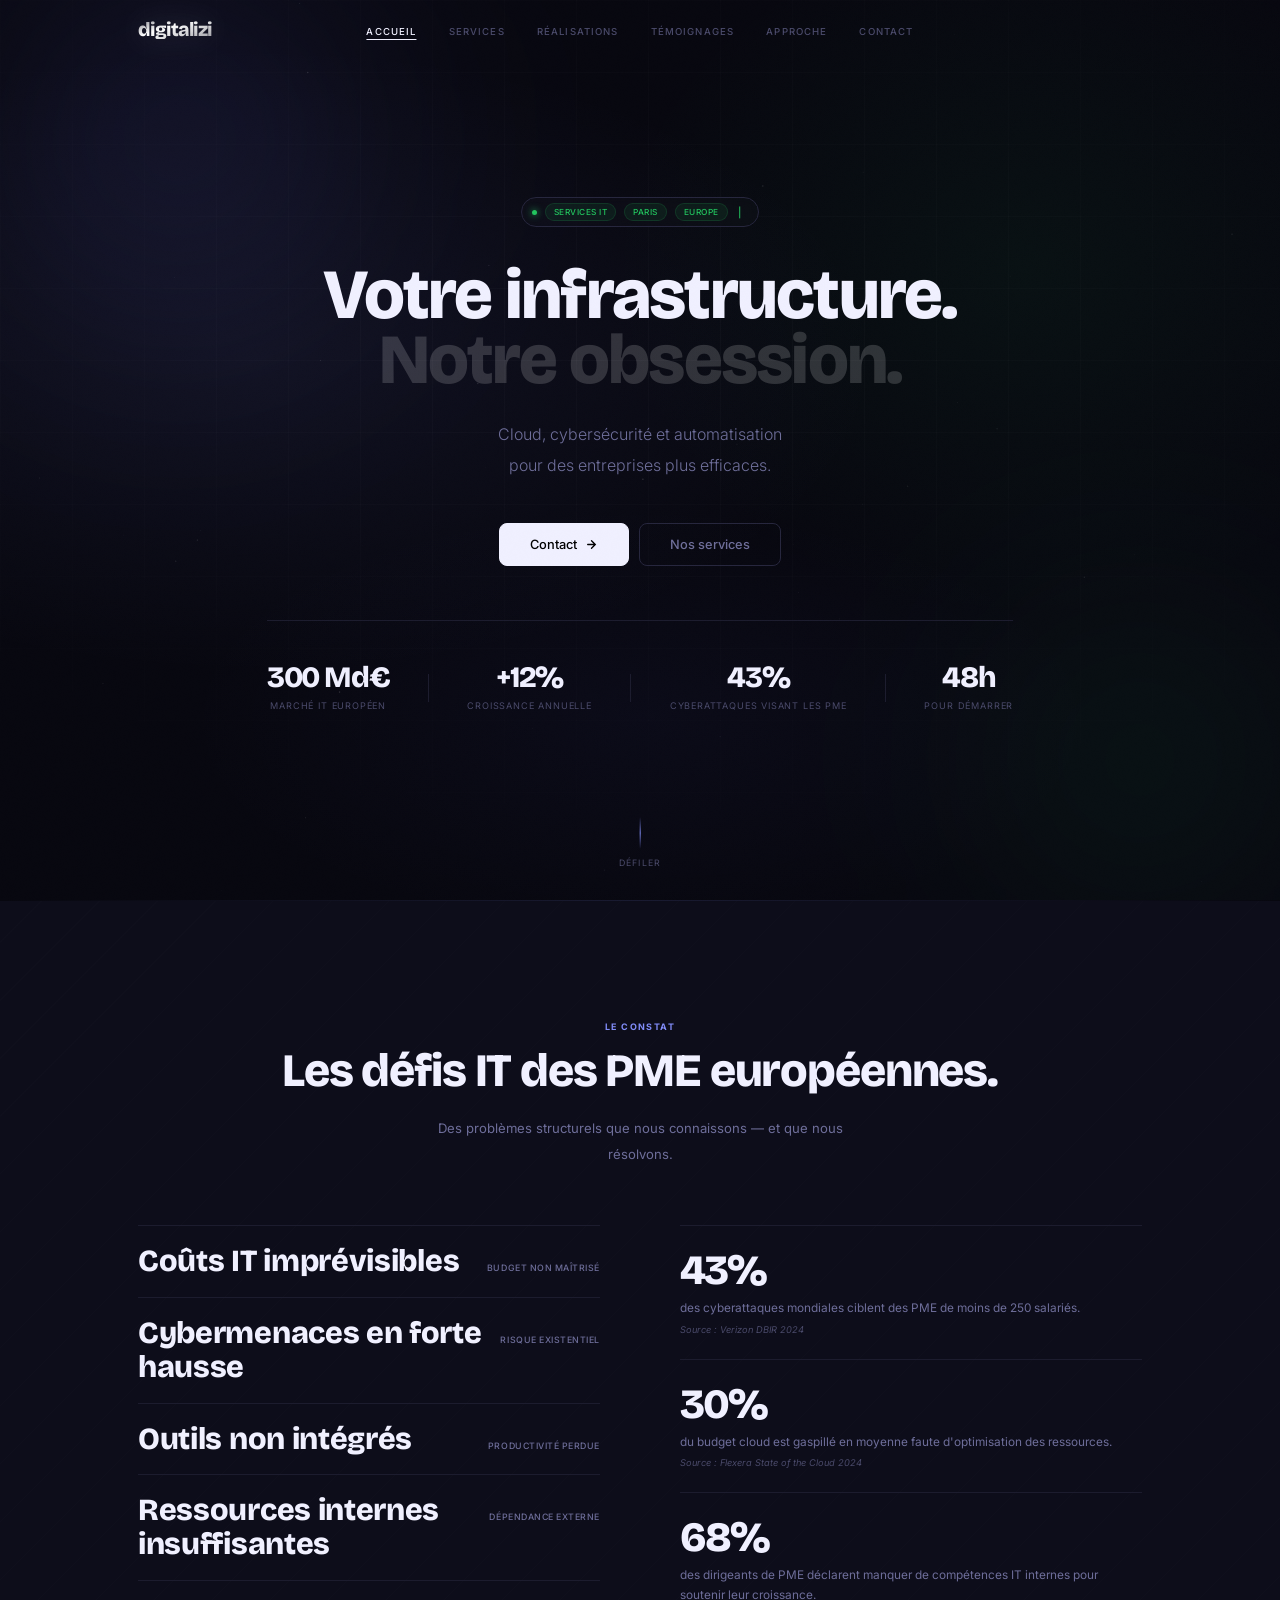
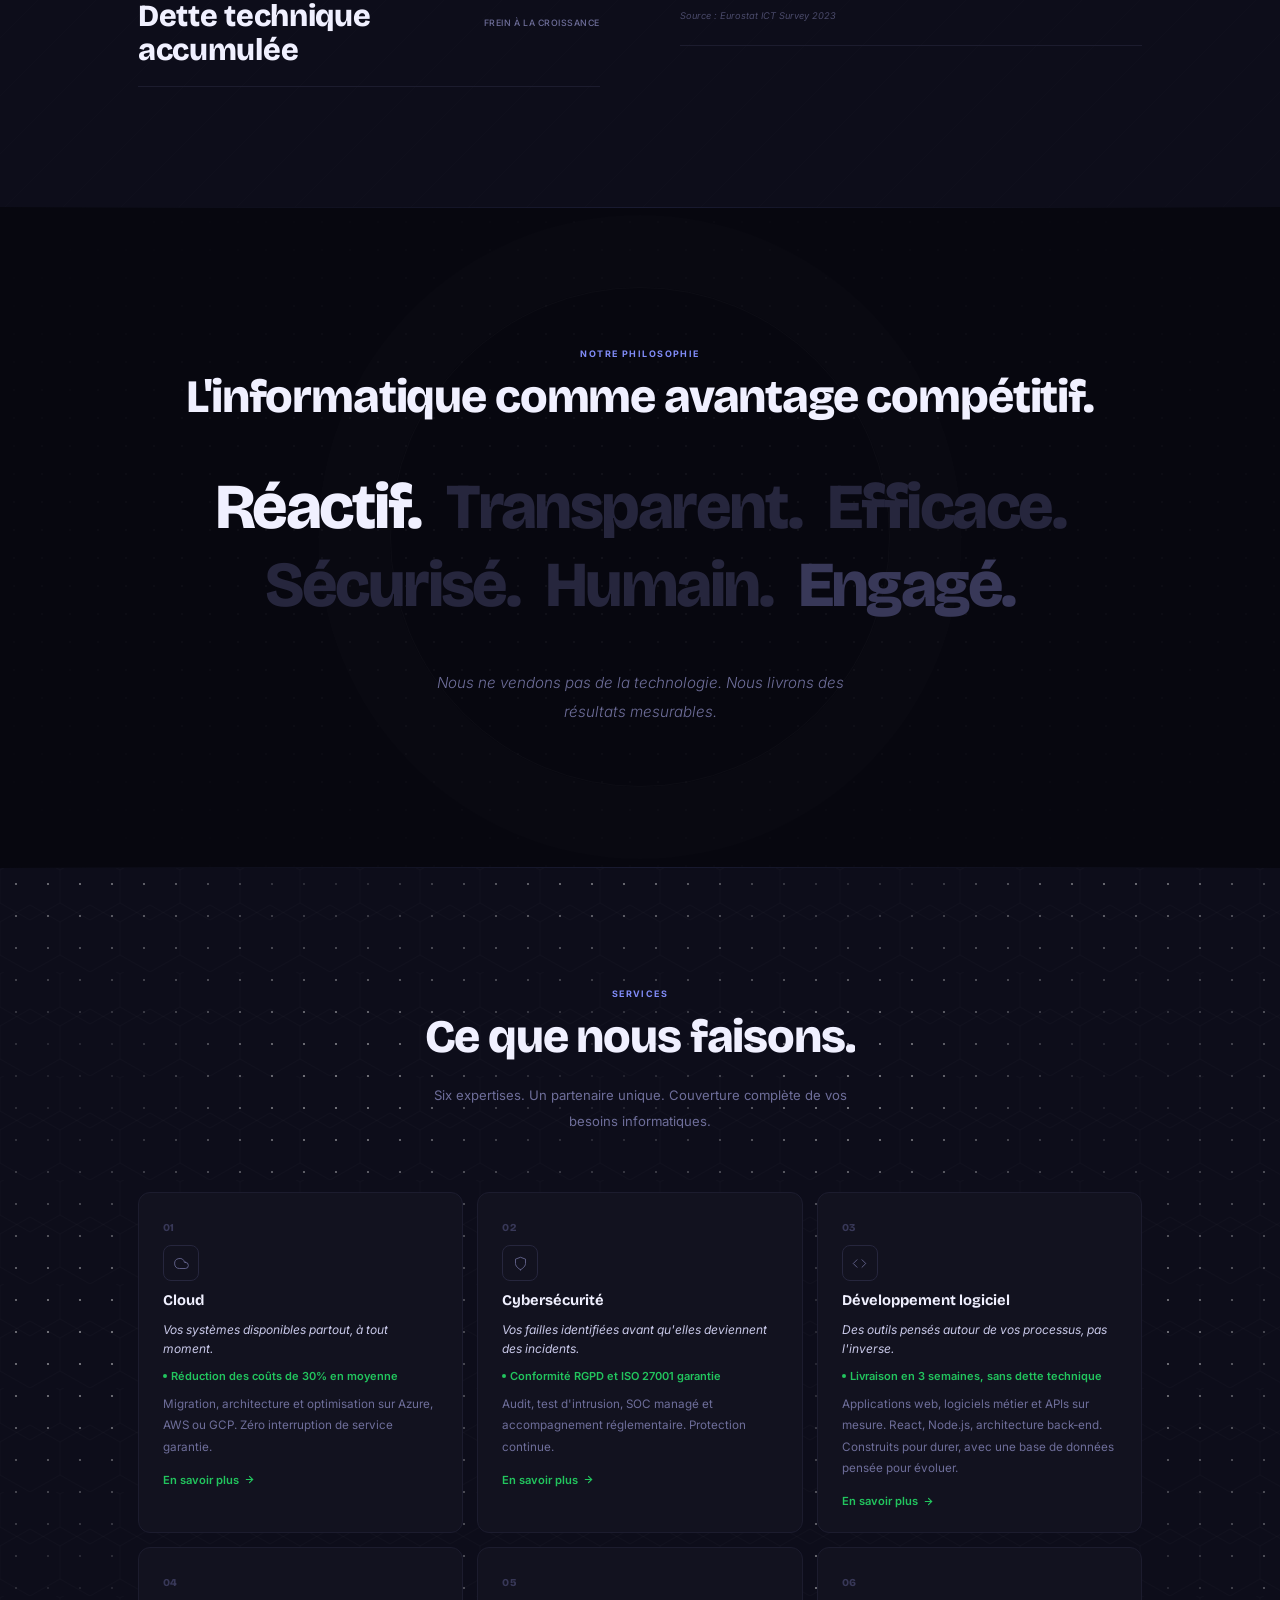
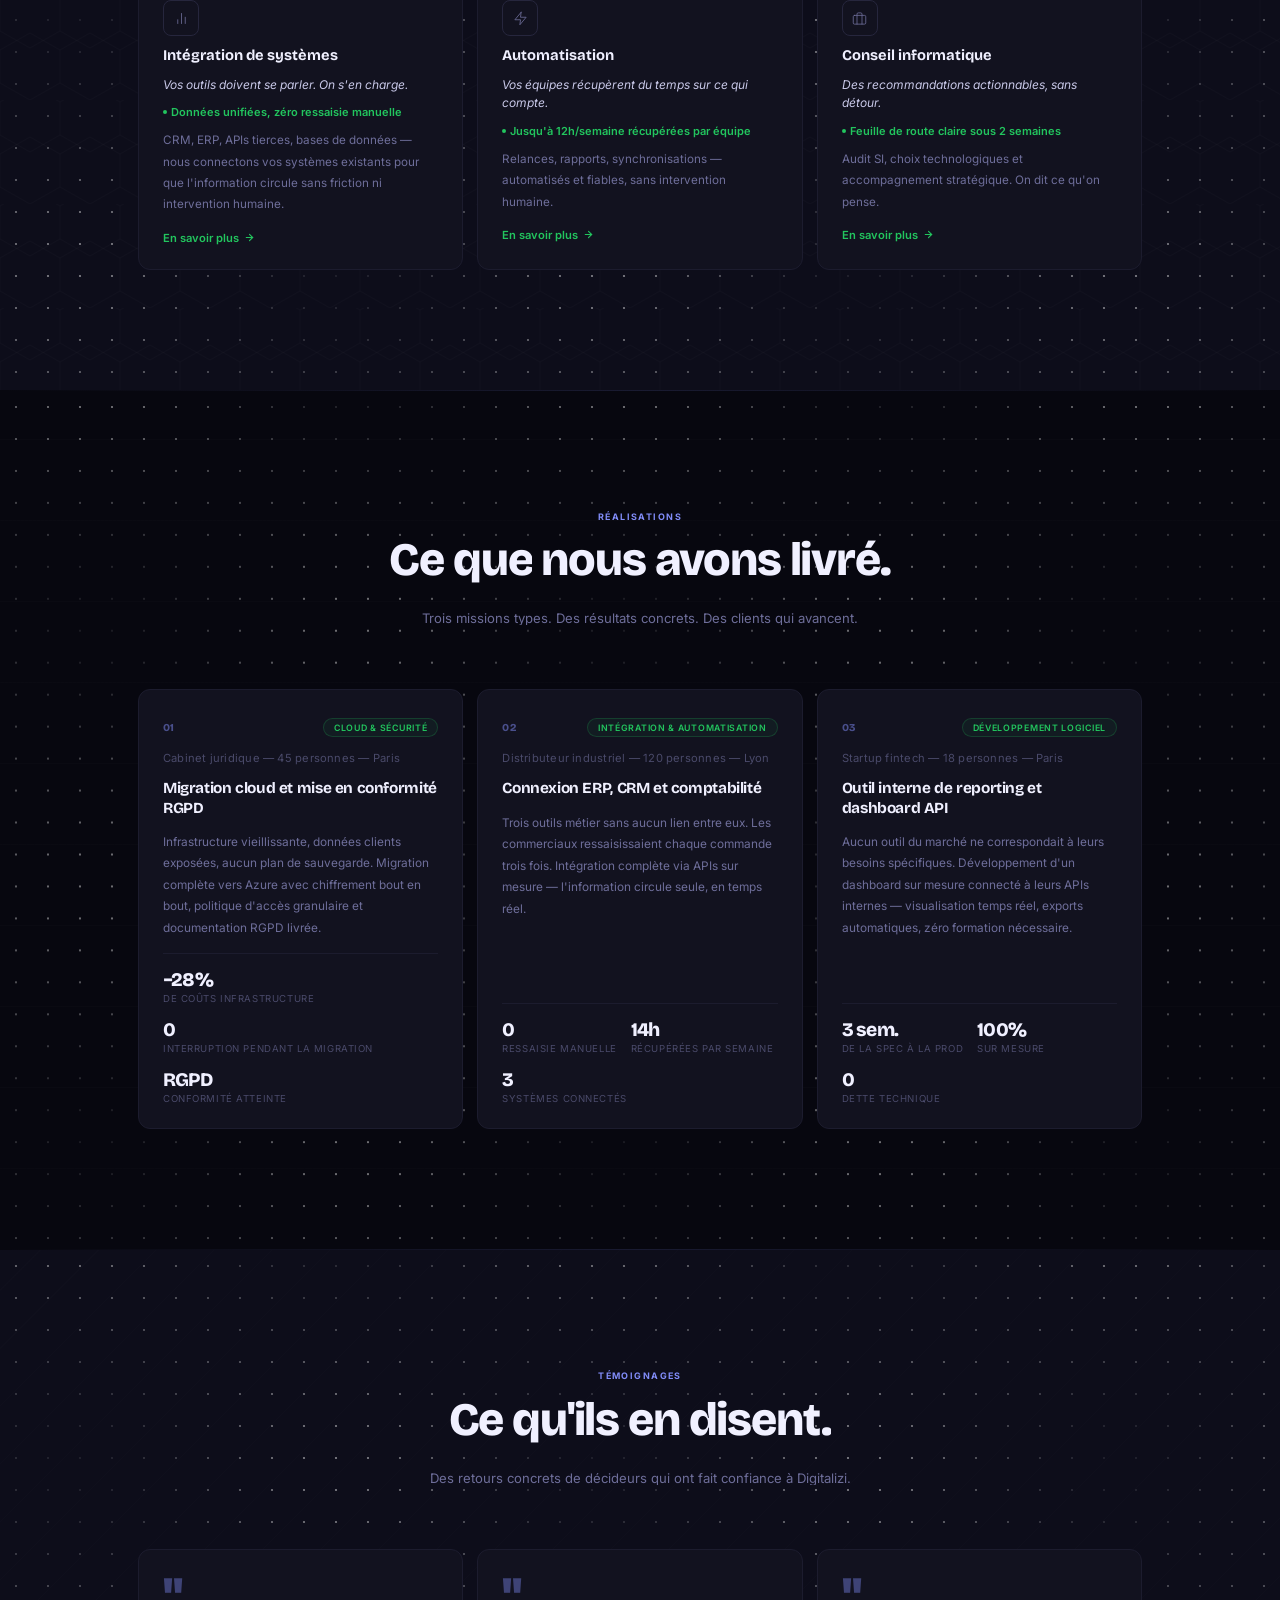
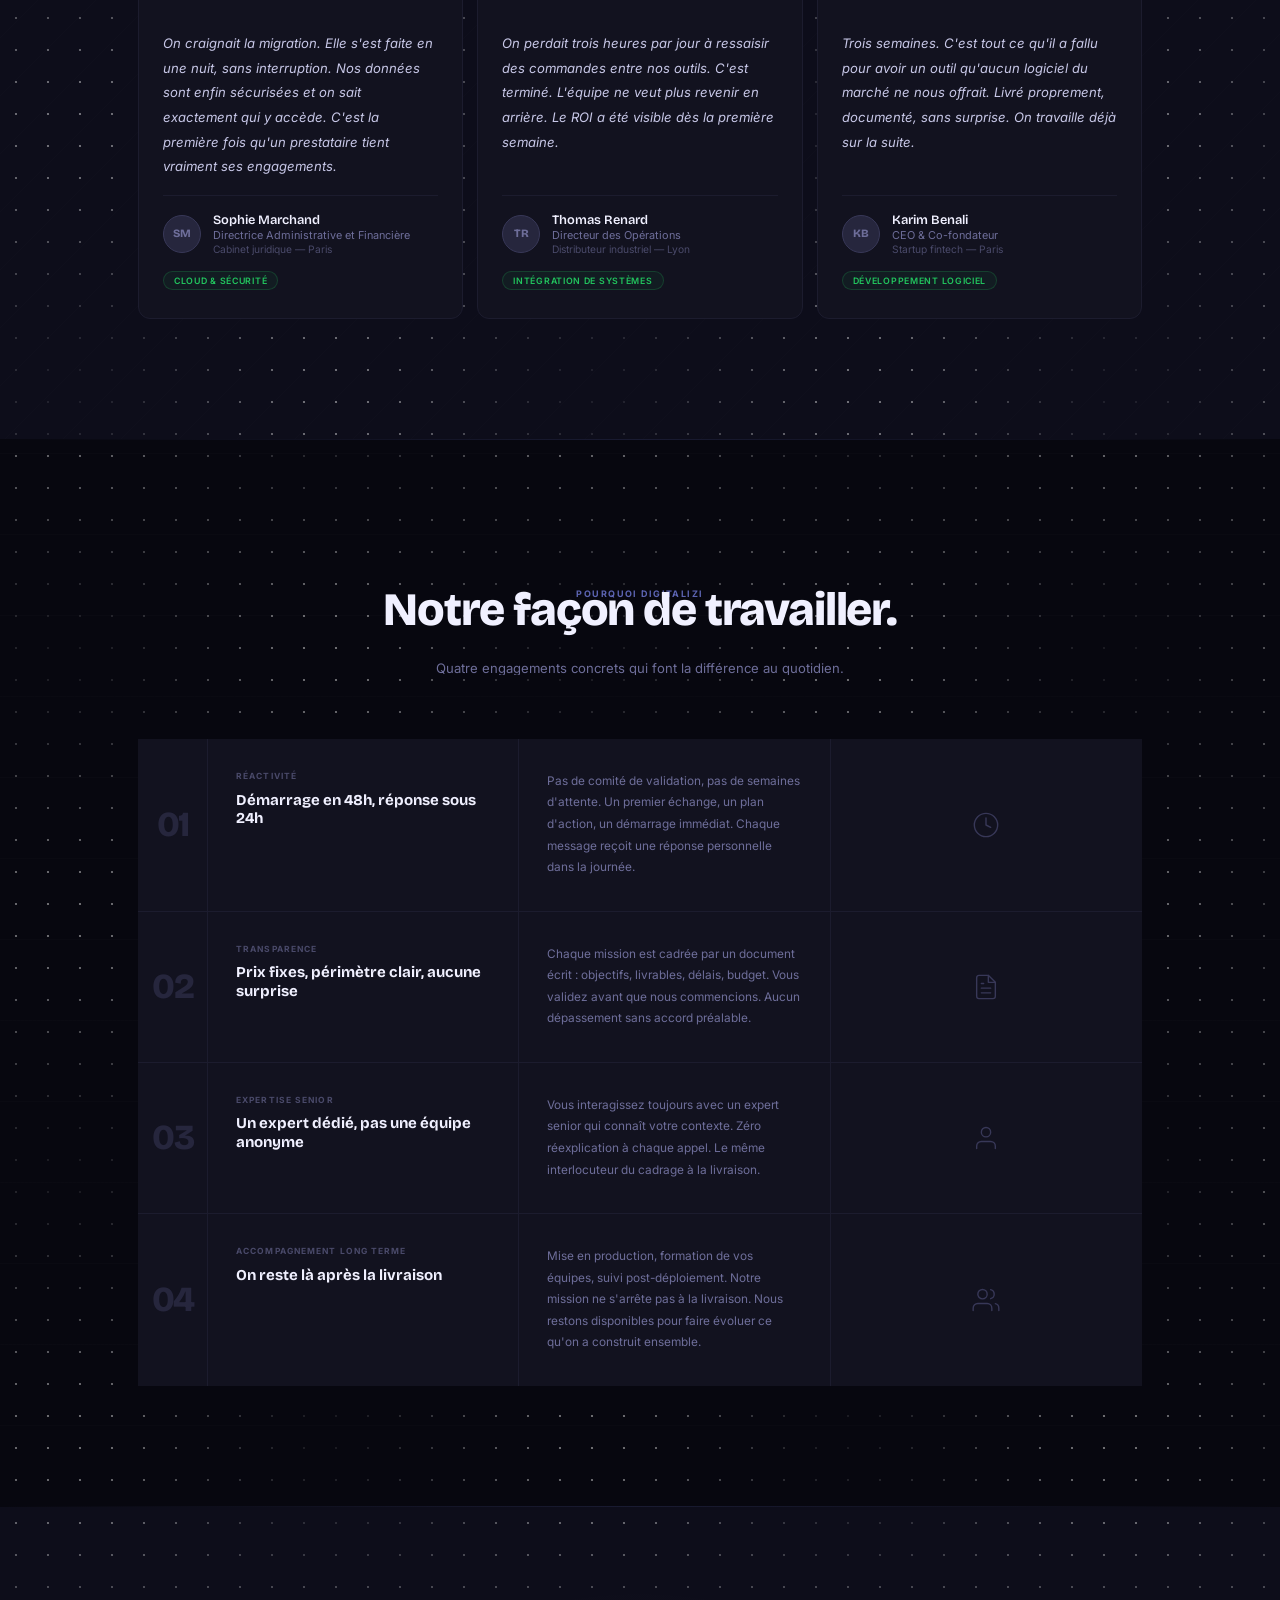
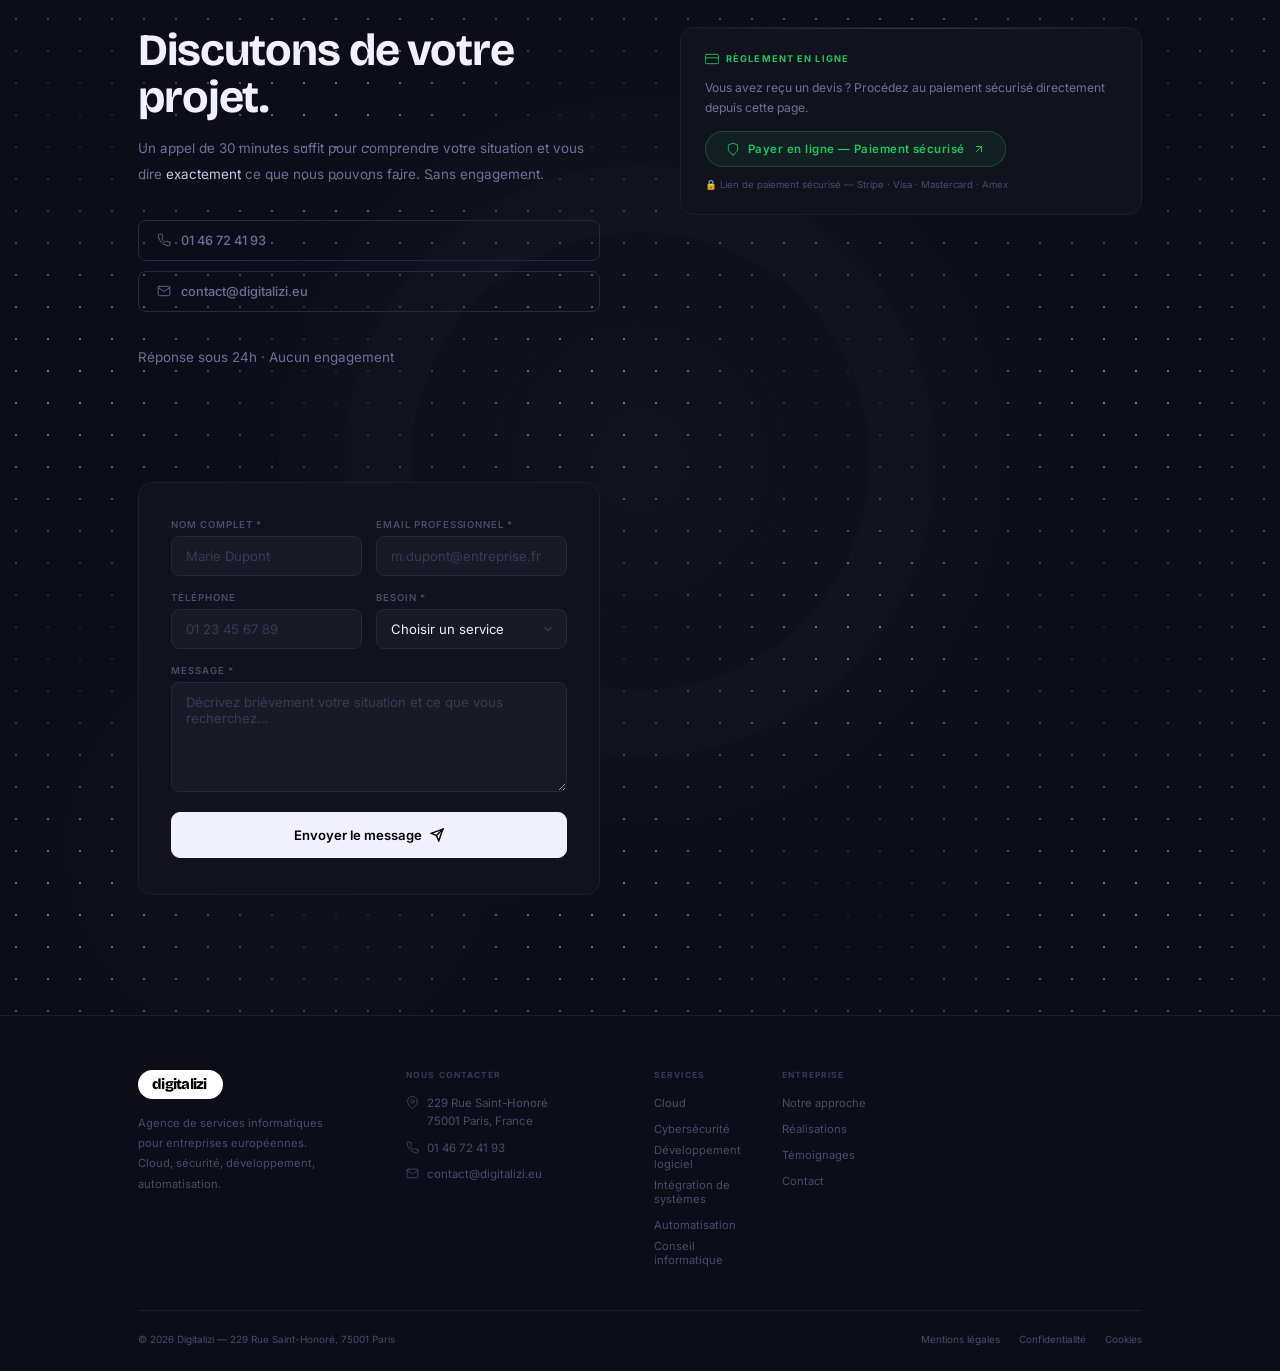
==== commit 149debe2: "Rename index (15).html to index.html" ====
--- a/index.html
+++ b/index.html
@@ -92,7 +92,7 @@
 .nav-inner{
   max-width:var(--max);margin:0 auto;padding:0 48px;
   width:100%;display:flex;align-items:center;justify-content:space-between;
-  gap:24px;
+  position:relative;
 }
 
 /* ── Logo typographique — effet lumineux ── */
@@ -121,6 +121,7 @@
 
 /* Liens centrés */
 .nav-links{
+  position:absolute;left:50%;transform:translateX(-50%);
   display:flex;align-items:center;gap:2rem;list-style:none;
 }
 .nav-links a{
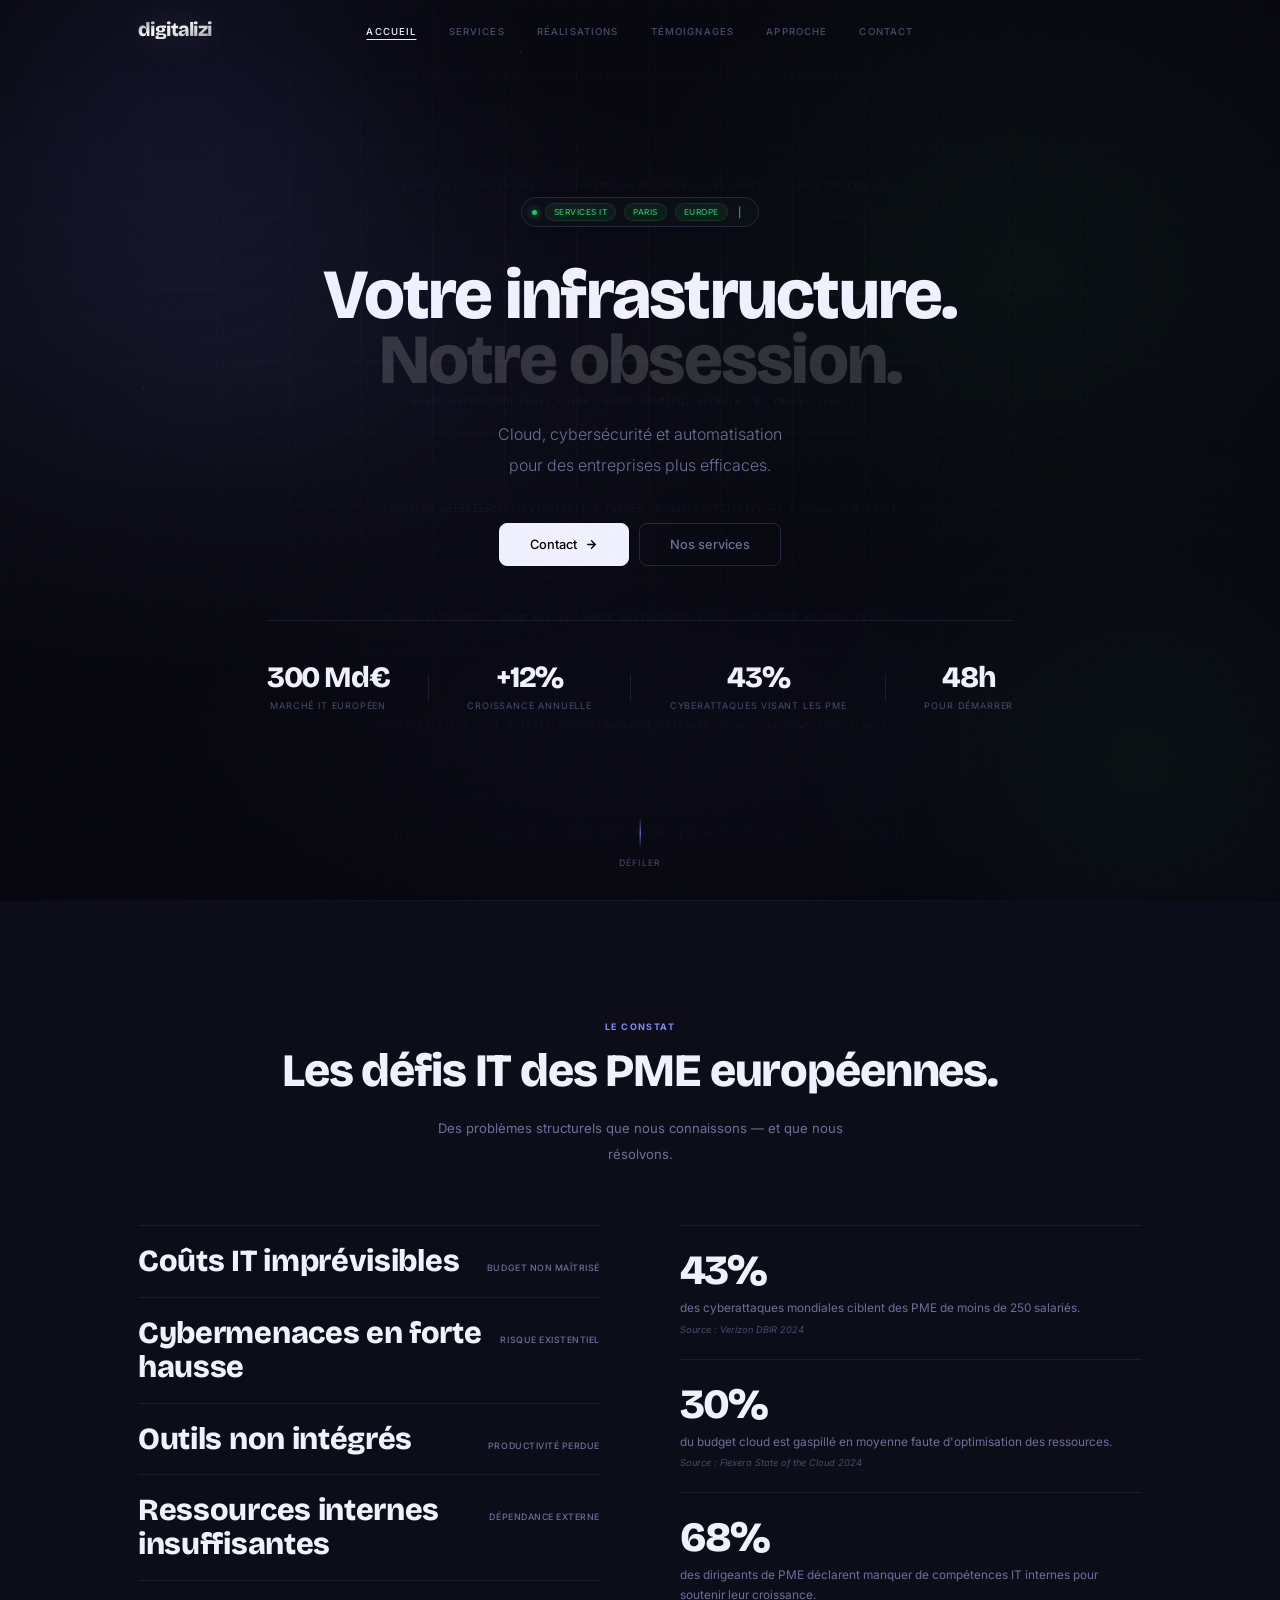
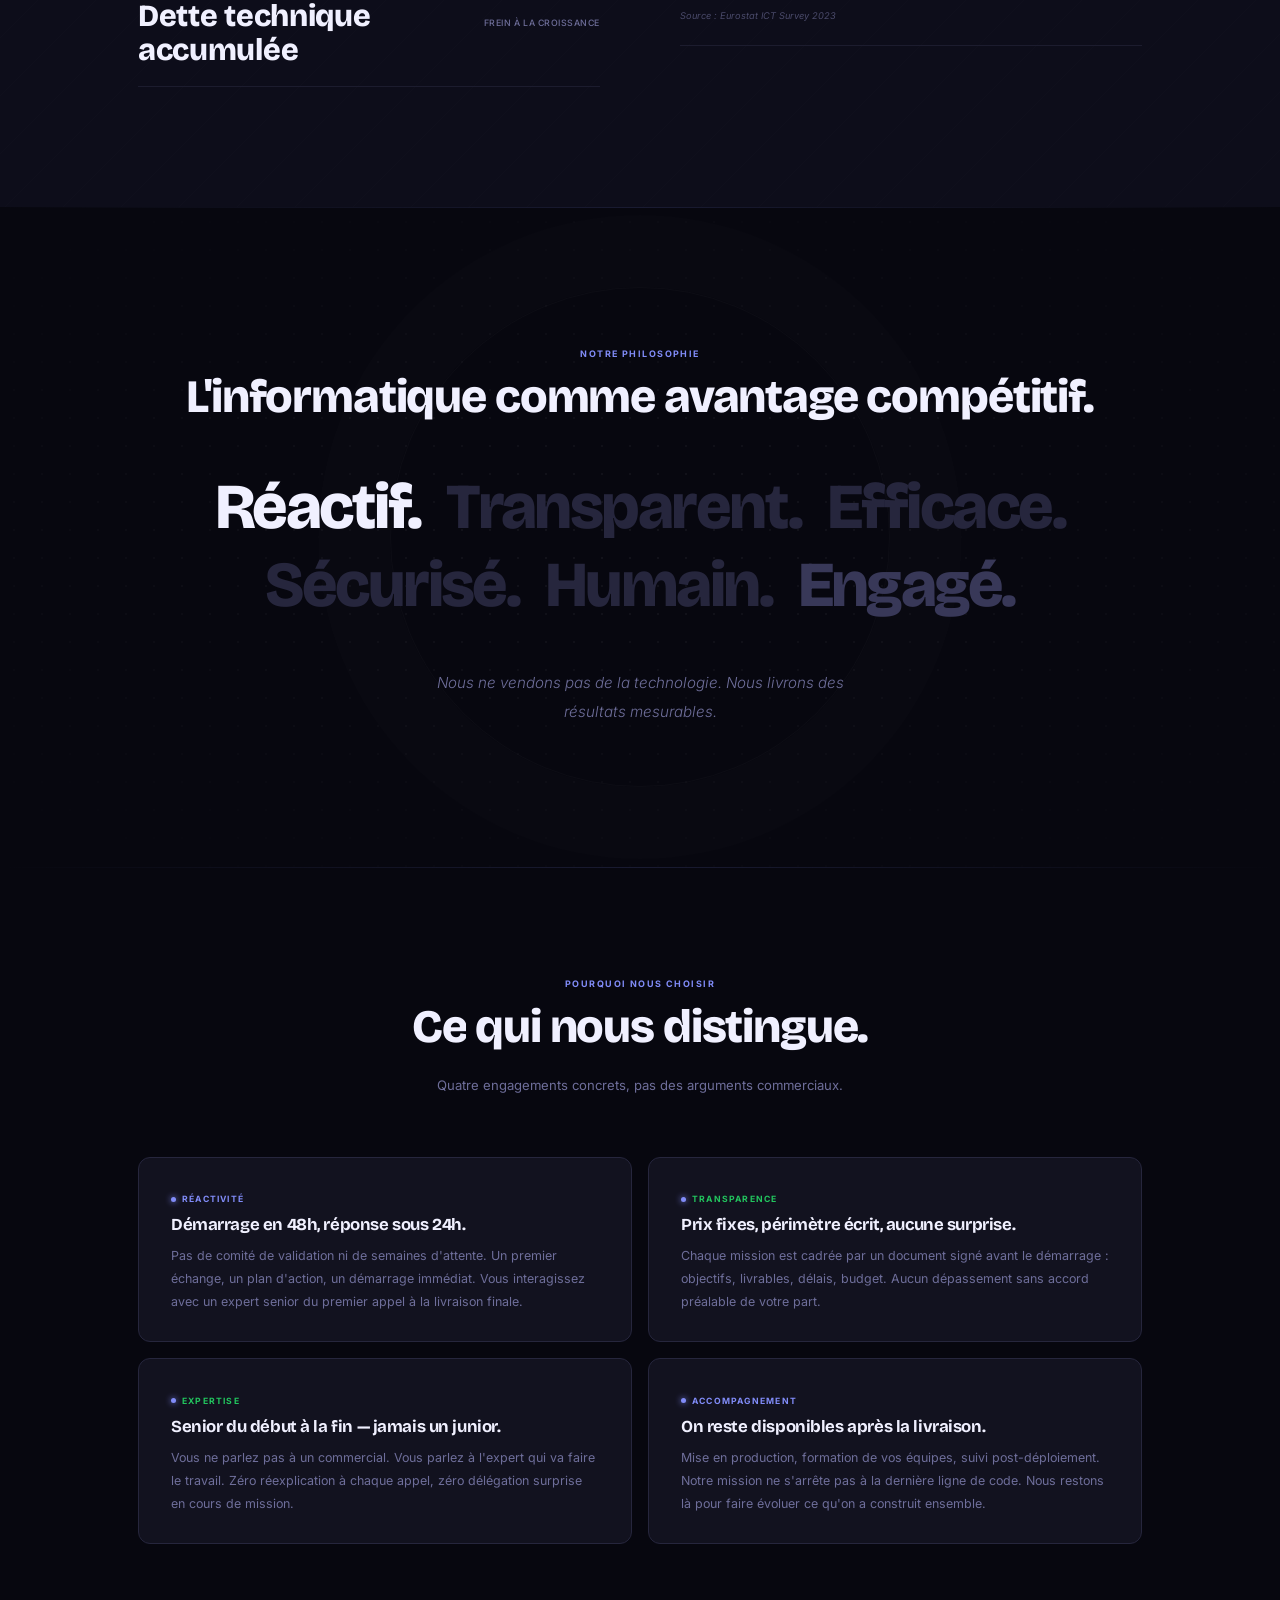
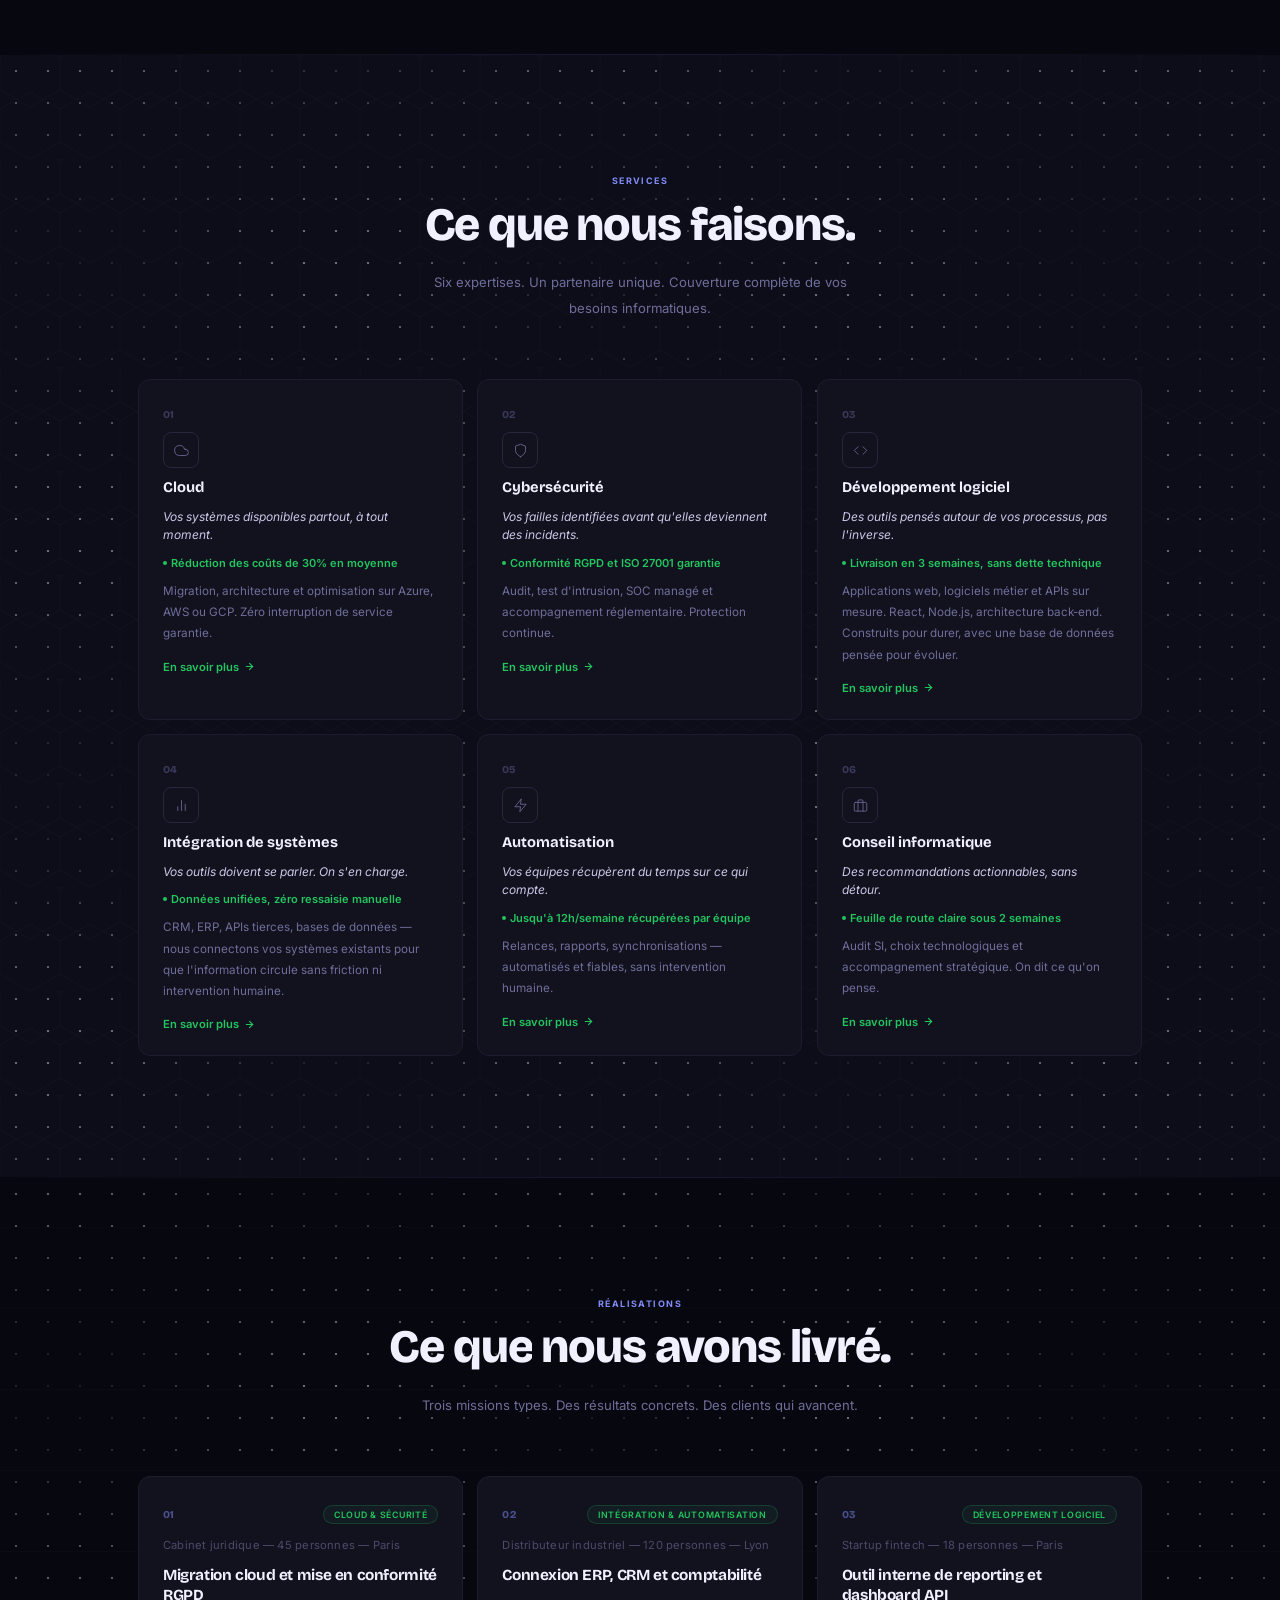
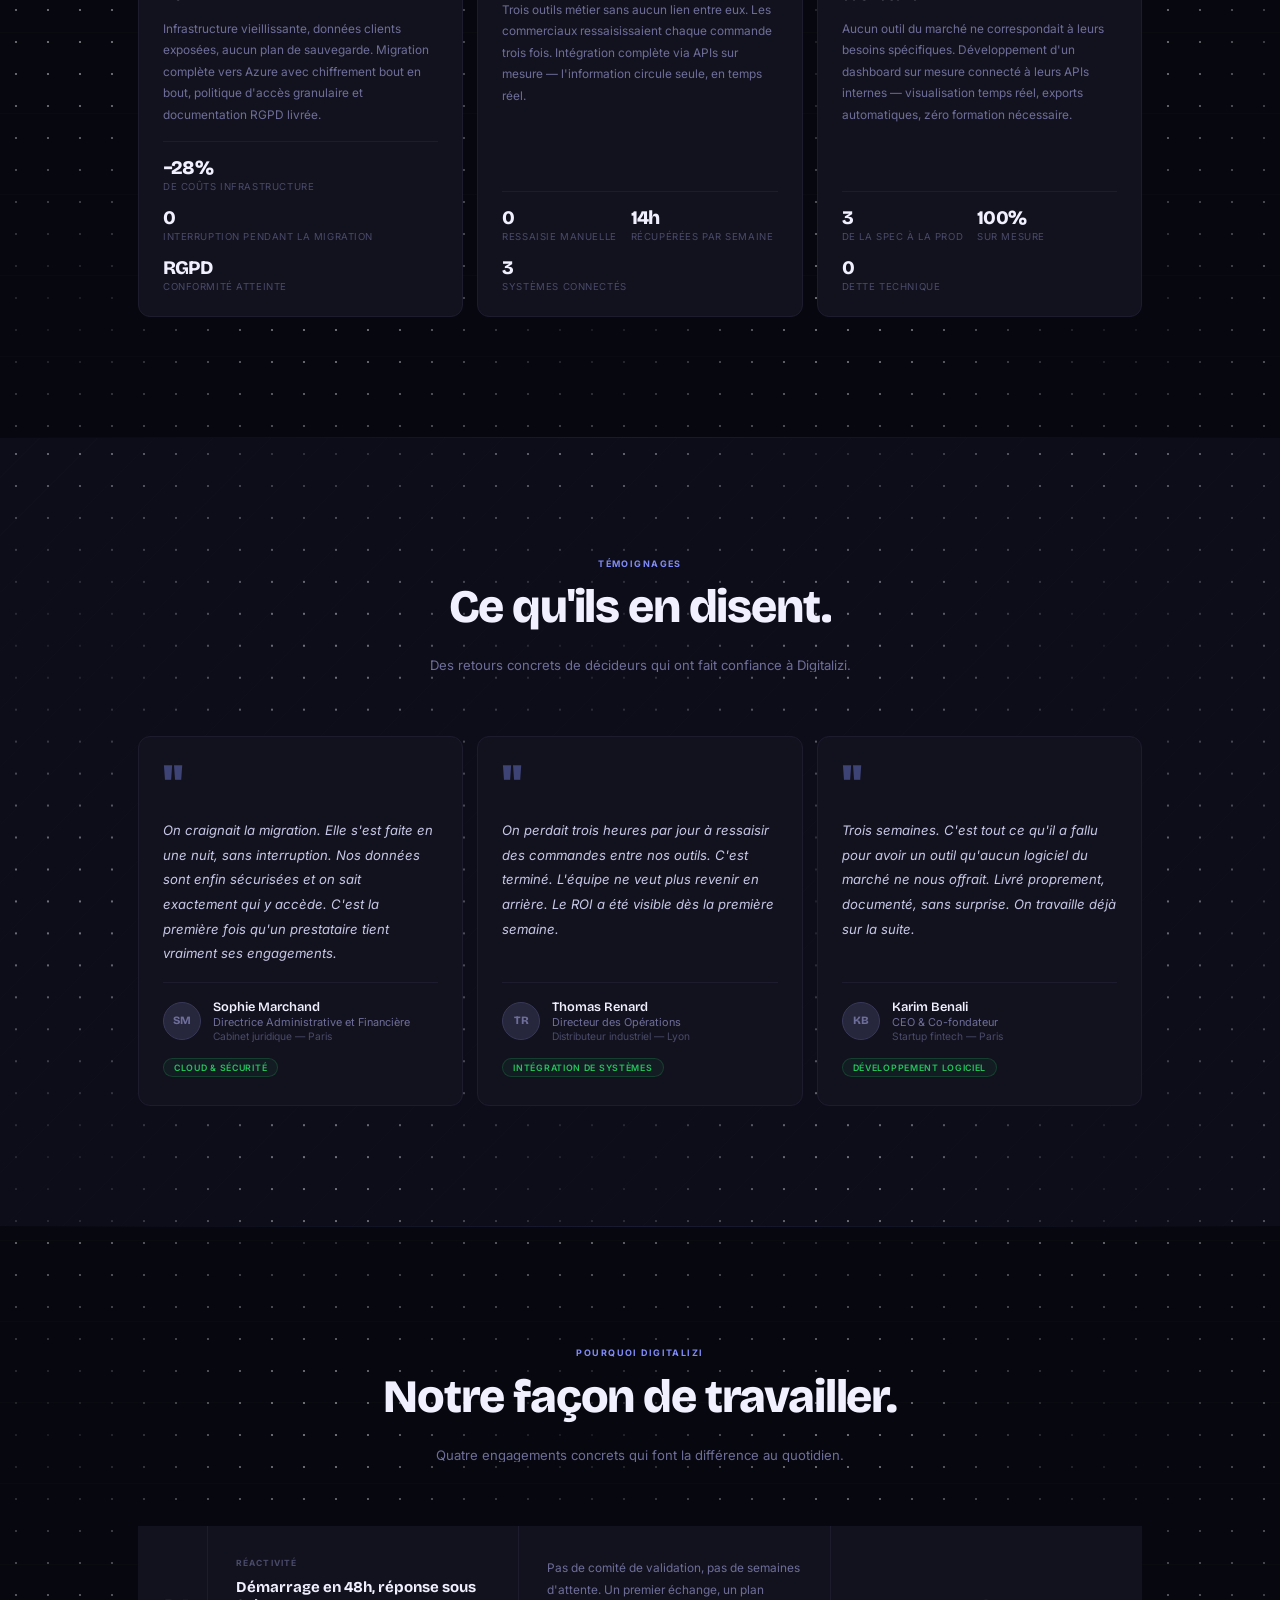
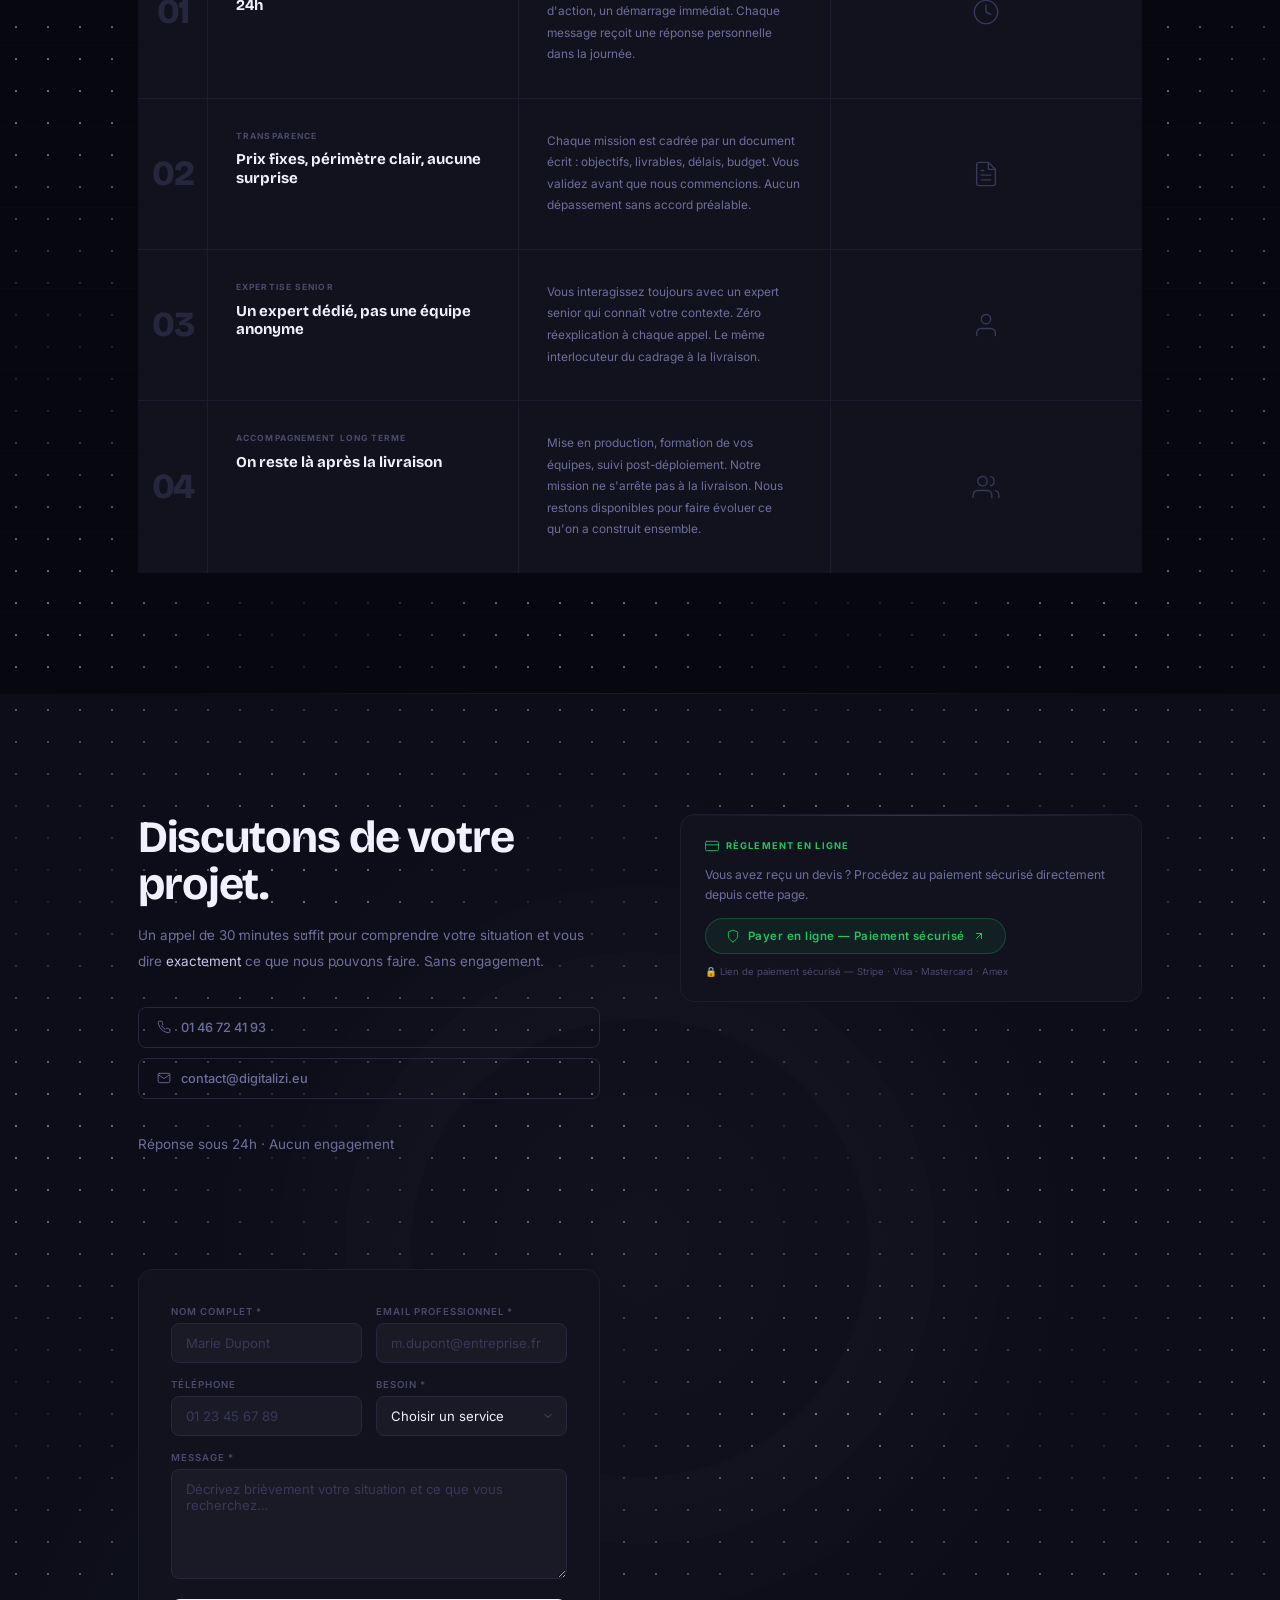
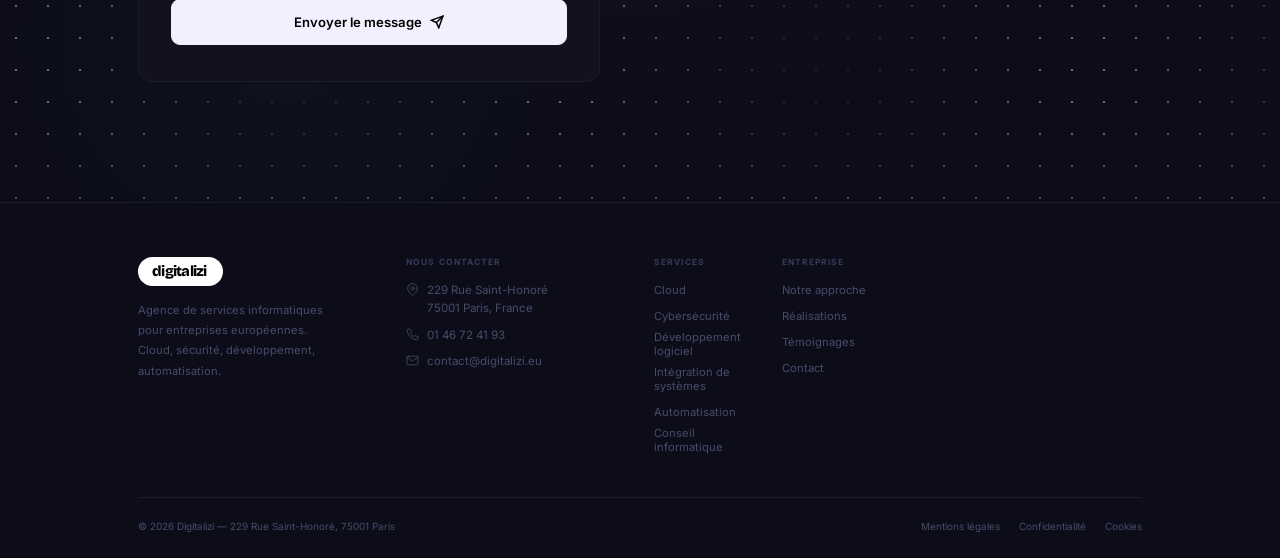
==== commit 9d05cc53: "Rename index (17).html to index.html" ====
--- a/index.html
+++ b/index.html
@@ -846,6 +846,7 @@
 /* ── Responsive réalisations et témoignages ── */
 @media(max-width:960px){.real-liste{grid-template-columns:repeat(2,1fr)}.temo-grid{grid-template-columns:repeat(2,1fr)}.footer-top{grid-template-columns:1fr 1fr}}
 @media(max-width:640px){.real-liste{grid-template-columns:1fr}.temo-grid{grid-template-columns:1fr}.footer-top{grid-template-columns:1fr}}
+@media(max-width:768px){#encadres .rvg{grid-template-columns:1fr !important}}
 
 
 /* ── Hero logo badge ── */
@@ -1007,6 +1008,186 @@
   50% {opacity:1; transform:scale(1.04) translateY(-12px)}
   100%{opacity:.7;transform:scale(.98) translateY(8px)}
 }
+
+
+/* ════════════════════════════════════════════════════
+   ANIMATIONS PREMIUM
+════════════════════════════════════════════════════ */
+
+/* 1. Typing cursor sur le slogan */
+.typing-cursor{
+  display:inline-block;width:3px;height:.85em;
+  background:var(--v);border-radius:2px;
+  margin-left:4px;vertical-align:middle;
+  animation:blink-cursor .75s step-end infinite;
+}
+@keyframes blink-cursor{0%,100%{opacity:1}50%{opacity:0}}
+
+/* 3. Code watermark hero */
+.code-bg{
+  position:absolute;inset:0;z-index:0;pointer-events:none;
+  overflow:hidden;
+  -webkit-mask-image:radial-gradient(ellipse 80% 80% at 50% 50%,black 0%,transparent 100%);
+  mask-image:radial-gradient(ellipse 80% 80% at 50% 50%,black 0%,transparent 100%);
+}
+.code-line{
+  position:absolute;left:0;right:0;
+  font-family:monospace;font-size:.62rem;
+  color:rgba(129,140,248,.09);
+  white-space:nowrap;letter-spacing:.04em;
+  animation:code-scroll linear infinite;
+}
+@keyframes code-scroll{
+  0%{transform:translateY(100vh)}
+  100%{transform:translateY(-120%)}
+}
+
+/* 4. Tilt 3D sur les cartes */
+.svc-card{transform-style:preserve-3d;will-change:transform}
+.svc-card.tilt-active{transition:transform .12s ease,border-color .22s,box-shadow .3s,background .22s !important}
+
+/* 5. Sep reveal horizontal — déjà géré, on améliore */
+.sep{
+  height:1px;
+  background:linear-gradient(90deg,transparent,rgba(129,140,248,.15),transparent);
+  transform-origin:left;transform:scaleX(0);opacity:0;
+  transition:transform 1.1s var(--ease),opacity .5s;
+}
+.sep.on{transform:scaleX(1);opacity:1}
+
+/* 6. Cercle de progression autour des chiffres */
+.res-item{position:relative}
+.res-ring{
+  position:absolute;top:14px;right:14px;
+  width:36px;height:36px;
+  transform:rotate(-90deg);
+  opacity:0;transition:opacity .4s;
+}
+.res-ring circle{
+  fill:none;stroke:var(--acc);stroke-width:1.5;
+  stroke-linecap:round;
+  stroke-dasharray:100;stroke-dashoffset:100;
+  transition:stroke-dashoffset 1.6s var(--ease);
+}
+.res-item.ring-on .res-ring{opacity:.45}
+.res-item.ring-on circle{stroke-dashoffset:18}
+
+/* 7. Révélation sections — blur + montée améliorés */
+.rv{
+  opacity:0;
+  transform:translateY(28px);
+  filter:blur(4px);
+  transition:opacity .75s var(--ease),transform .75s var(--ease),filter .75s var(--ease);
+}
+.rv.on{opacity:1;transform:none;filter:blur(0)}
+.rv-l{
+  opacity:0;transform:translateX(-28px);filter:blur(3px);
+  transition:opacity .75s var(--ease),transform .75s var(--ease),filter .75s var(--ease);
+}
+.rv-l.on{opacity:1;transform:none;filter:blur(0)}
+.rv-r{
+  opacity:0;transform:translateX(28px);filter:blur(3px);
+  transition:opacity .75s var(--ease),transform .75s var(--ease),filter .75s var(--ease);
+}
+.rv-r.on{opacity:1;transform:none;filter:blur(0)}
+
+/* Section enter — chaque section arrive avec un léger reveal */
+section{opacity:1}
+
+/* Reduced motion */
+@media(prefers-reduced-motion:reduce){
+  .rv,.rv-l,.rv-r{filter:none;transition:opacity .3s,transform .3s}
+  .svc-card{transform:none !important}
+  .code-line{animation:none}
+}
+
+
+/* ════════════════════════════════════════════════════
+   CADRES TEXTE PREMIUM
+════════════════════════════════════════════════════ */
+
+/* Cadre générique */
+.cadre{
+  position:relative;
+  border:1px solid var(--l2);
+  border-radius:12px;
+  padding:28px 32px;
+  background:var(--n3);
+  overflow:hidden;
+  transition:border-color .3s var(--ease),box-shadow .3s;
+}
+/* Coin animé en haut à gauche */
+.cadre::before{
+  content:'';
+  position:absolute;top:0;left:0;
+  width:40px;height:40px;
+  border-top:2px solid var(--acc);
+  border-left:2px solid var(--acc);
+  border-radius:12px 0 0 0;
+  opacity:0;
+  transition:opacity .4s var(--ease),width .4s var(--ease),height .4s var(--ease);
+}
+/* Coin animé en bas à droite */
+.cadre::after{
+  content:'';
+  position:absolute;bottom:0;right:0;
+  width:40px;height:40px;
+  border-bottom:2px solid var(--v);
+  border-right:2px solid var(--v);
+  border-radius:0 0 12px 0;
+  opacity:0;
+  transition:opacity .4s var(--ease),width .4s var(--ease),height .4s var(--ease);
+}
+.cadre:hover{
+  border-color:var(--l3);
+  box-shadow:0 8px 32px rgba(0,0,0,.4),0 0 0 1px rgba(129,140,248,.08);
+}
+.cadre:hover::before,.cadre:hover::after{opacity:1;width:56px;height:56px}
+
+/* Ligne lumineuse qui traverse en haut */
+.cadre-shine{
+  position:absolute;top:0;left:-100%;
+  width:60%;height:1px;
+  background:linear-gradient(90deg,transparent,rgba(129,140,248,.5),transparent);
+  transition:left .6s var(--ease);
+  pointer-events:none;
+}
+.cadre:hover .cadre-shine{left:150%}
+
+/* Variante — cadre vert accent */
+.cadre-v::before{border-top-color:var(--v);border-left-color:var(--v)}
+.cadre-v::after{border-bottom-color:var(--acc);border-right-color:var(--acc)}
+
+/* Variante — cadre grand titre (section header) */
+.cadre-titre{
+  border:none;
+  border-left:2px solid var(--acc);
+  border-radius:0;
+  padding:20px 28px;
+  background:transparent;
+}
+.cadre-titre::before,.cadre-titre::after{display:none}
+.cadre-titre:hover{border-color:var(--v);box-shadow:none;background:rgba(129,140,248,.03)}
+
+/* Tag interne au cadre */
+.cadre-tag{
+  display:inline-flex;align-items:center;gap:6px;
+  font-size:.54rem;font-weight:700;letter-spacing:.14em;text-transform:uppercase;
+  color:var(--acc);margin-bottom:10px;
+}
+.cadre-tag::before{
+  content:'';width:5px;height:5px;border-radius:50%;
+  background:var(--acc);
+  box-shadow:0 0 6px var(--acc);
+  animation:dotpulse 2s ease-in-out infinite;
+}
+
+/* Titre dans le cadre */
+.cadre h3{
+  font-size:1.05rem;font-weight:700;color:var(--w);
+  font-family:var(--fh);margin-bottom:8px;line-height:1.3;
+}
+.cadre p{font-size:.78rem;color:var(--t);line-height:1.85}
 
 </style>
 </head>
@@ -1061,6 +1242,16 @@
 <section class="hero" id="accueil">
   <canvas id="cv"></canvas>
   <div class="hero-aurora" aria-hidden="true"></div>
+  <div class="code-bg" aria-hidden="true">
+  <div class="code-line" style="top:8%;animation-duration:18.0s;animation-delay:-0.0s">const deploy = await cloud.migrate({ provider: "azure", env: "production" });</div>
+<div class="code-line" style="top:20%;animation-duration:20.5s;animation-delay:-3.1s">if (security.scan(target).criticalVulnerabilities > 0) alert.trigger("CRITICAL");</div>
+<div class="code-line" style="top:32%;animation-duration:23.0s;animation-delay:-6.2s">const api = new IntegrationLayer({ crm: salesforce, erp: sap, sync: "realtime" });</div>
+<div class="code-line" style="top:44%;animation-duration:25.5s;animation-delay:-9.3s">await automation.run({ tasks: queue.pending, workers: 8, retry: true });</div>
+<div class="code-line" style="top:56%;animation-duration:28.0s;animation-delay:-12.4s">function optimizeCost(resources) { return resources.filter(r => r.usage < 0.3); }</div>
+<div class="code-line" style="top:68%;animation-duration:30.5s;animation-delay:-15.5s">db.query("SELECT * FROM metrics WHERE performance_score > 95 ORDER BY date DESC");</div>
+<div class="code-line" style="top:80%;animation-duration:33.0s;animation-delay:-18.6s">const pipeline = CI.build().test().deploy({ rollback: true, zeroDowntime: true });</div>
+<div class="code-line" style="top:92%;animation-duration:35.5s;animation-delay:-21.7s">encryption.enable({ algorithm: "AES-256", scope: ["users", "transactions", "logs"] });</div>
+</div>
   <div class="hg" data-parallax="0.22"></div>
   <div class="orb o1"></div>
   <div class="orb o2"></div>
@@ -1161,6 +1352,48 @@
       <span class="vmot">Engagé.</span>
     </div>
     <p class="vcite rv">Nous ne vendons pas de la technologie. Nous livrons des résultats mesurables.</p>
+  </div>
+</section>
+
+<div class="sep"></div>
+
+<section id="encadres" style="background:var(--n);padding:110px 0">
+  <div class="wrap">
+    <span class="stag rv">Pourquoi nous choisir</span>
+    <h2 class="stitre rv">Ce qui nous distingue.</h2>
+    <p class="ssous rv">Quatre engagements concrets, pas des arguments commerciaux.</p>
+
+    <div style="display:grid;grid-template-columns:repeat(2,1fr);gap:16px;margin-top:0" class="rvg">
+
+      <div class="cadre rv">
+        <div class="cadre-shine"></div>
+        <div class="cadre-tag">Réactivité</div>
+        <h3>Démarrage en 48h, réponse sous 24h.</h3>
+        <p>Pas de comité de validation ni de semaines d'attente. Un premier échange, un plan d'action, un démarrage immédiat. Vous interagissez avec un expert senior du premier appel à la livraison finale.</p>
+      </div>
+
+      <div class="cadre cadre-v rv">
+        <div class="cadre-shine"></div>
+        <div class="cadre-tag" style="color:var(--v)">Transparence</div>
+        <h3>Prix fixes, périmètre écrit, aucune surprise.</h3>
+        <p>Chaque mission est cadrée par un document signé avant le démarrage : objectifs, livrables, délais, budget. Aucun dépassement sans accord préalable de votre part.</p>
+      </div>
+
+      <div class="cadre cadre-v rv">
+        <div class="cadre-shine"></div>
+        <div class="cadre-tag" style="color:var(--v)">Expertise</div>
+        <h3>Senior du début à la fin — jamais un junior.</h3>
+        <p>Vous ne parlez pas à un commercial. Vous parlez à l'expert qui va faire le travail. Zéro réexplication à chaque appel, zéro délégation surprise en cours de mission.</p>
+      </div>
+
+      <div class="cadre rv">
+        <div class="cadre-shine"></div>
+        <div class="cadre-tag">Accompagnement</div>
+        <h3>On reste disponibles après la livraison.</h3>
+        <p>Mise en production, formation de vos équipes, suivi post-déploiement. Notre mission ne s'arrête pas à la dernière ligne de code. Nous restons là pour faire évoluer ce qu'on a construit ensemble.</p>
+      </div>
+
+    </div>
   </div>
 </section>
 
@@ -2020,6 +2253,97 @@
   });
 })();
 
+
+/* ════════════════════════════════════════════════════
+   ANIMATIONS PREMIUM
+════════════════════════════════════════════════════ */
+const noMotionAnim = window.matchMedia('(prefers-reduced-motion:reduce)').matches;
+
+
+/* ── 2. Compteurs animés — amplifiés ── */
+(function(){
+  if(noMotionAnim) return;
+  function easeOut(t){ return 1-(1-t)**3; }
+  function animCounter(el){
+    const raw = el.dataset.orig || el.textContent.trim();
+    el.dataset.orig = raw;
+    const num = parseFloat(raw.replace(/[^0-9.]/g,''));
+    if(isNaN(num)||num===0) return;
+    const prefix = raw.match(/^[^0-9]*/)?.[0]||'';
+    const suffix = raw.match(/[^0-9.]+$/)?.[0]||'';
+    const dur = 2000;
+    const start = performance.now();
+    (function step(now){
+      const p = Math.min((now-start)/dur, 1);
+      const e = easeOut(p);
+      el.textContent = prefix + (Number.isInteger(num) ? Math.round(e*num) : (e*num).toFixed(1)) + suffix;
+      if(p<1) requestAnimationFrame(step);
+      else el.textContent = raw;
+    })(start);
+  }
+  const obs = new IntersectionObserver(entries=>{
+    entries.forEach(e=>{ if(e.isIntersecting){ animCounter(e.target); obs.unobserve(e.target); } });
+  },{threshold:.6});
+  document.querySelectorAll('.chiffre-n,.hsn,.real-val,.res-val').forEach(el=>obs.observe(el));
+})();
+
+/* ── 4. Tilt 3D sur les cartes services ── */
+(function(){
+  if(noMotionAnim || window.matchMedia('(pointer:coarse)').matches) return;
+  document.querySelectorAll('.svc-card').forEach(card=>{
+    card.addEventListener('mousemove', e=>{
+      const r = card.getBoundingClientRect();
+      const x = (e.clientX - r.left) / r.width  - 0.5;
+      const y = (e.clientY - r.top)  / r.height - 0.5;
+      card.classList.add('tilt-active');
+      card.style.transform = `
+        perspective(700px)
+        rotateY(${x*14}deg)
+        rotateX(${-y*10}deg)
+        translateZ(6px)
+        translateY(-6px)
+      `;
+    });
+    card.addEventListener('mouseleave', ()=>{
+      card.classList.remove('tilt-active');
+      card.style.transform = '';
+    });
+  });
+})();
+
+/* ── 6. Cercle de progression sur les engagements ── */
+(function(){
+  if(noMotionAnim) return;
+  const ringObs = new IntersectionObserver(entries=>{
+    entries.forEach(e=>{
+      if(e.isIntersecting){
+        setTimeout(()=> e.target.classList.add('ring-on'), 300);
+        ringObs.unobserve(e.target);
+      }
+    });
+  },{threshold:.5});
+  document.querySelectorAll('.res-item').forEach(el=>ringObs.observe(el));
+})();
+
+/* ── 7. Révélation sections améliorée ── */
+(function(){
+  const sectionObs = new IntersectionObserver(entries=>{
+    entries.forEach(e=>{
+      if(e.isIntersecting){
+        const els = e.target.querySelectorAll('.rv,.rv-l,.rv-r');
+        els.forEach((el,i)=>{
+          if(!el.classList.contains('on')){
+            el.style.transitionDelay = (i * 0.055) + 's';
+            el.classList.add('on');
+          }
+        });
+        sectionObs.unobserve(e.target);
+      }
+    });
+  },{threshold:0.08, rootMargin:'0px 0px -40px 0px'});
+  document.querySelectorAll('section').forEach(s=>sectionObs.observe(s));
+})();
+
 </script>
 </body>
 </html>
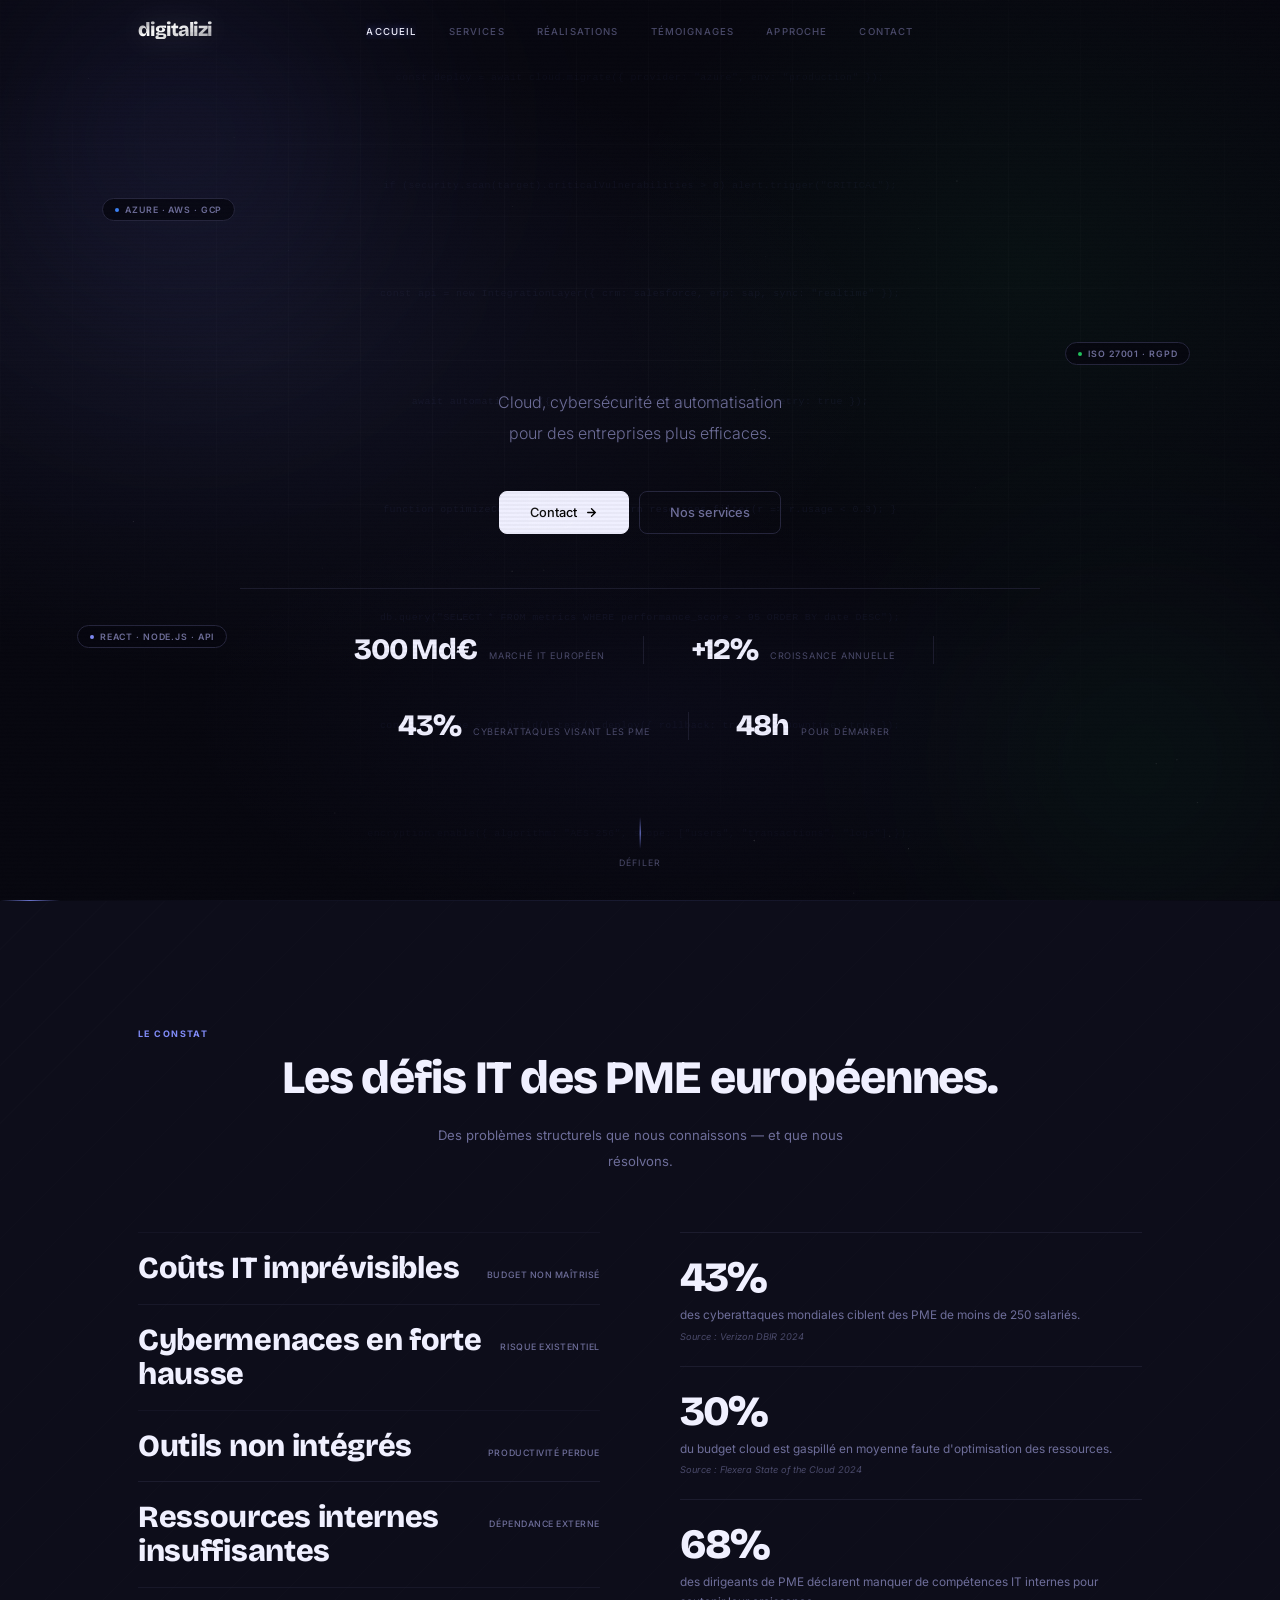
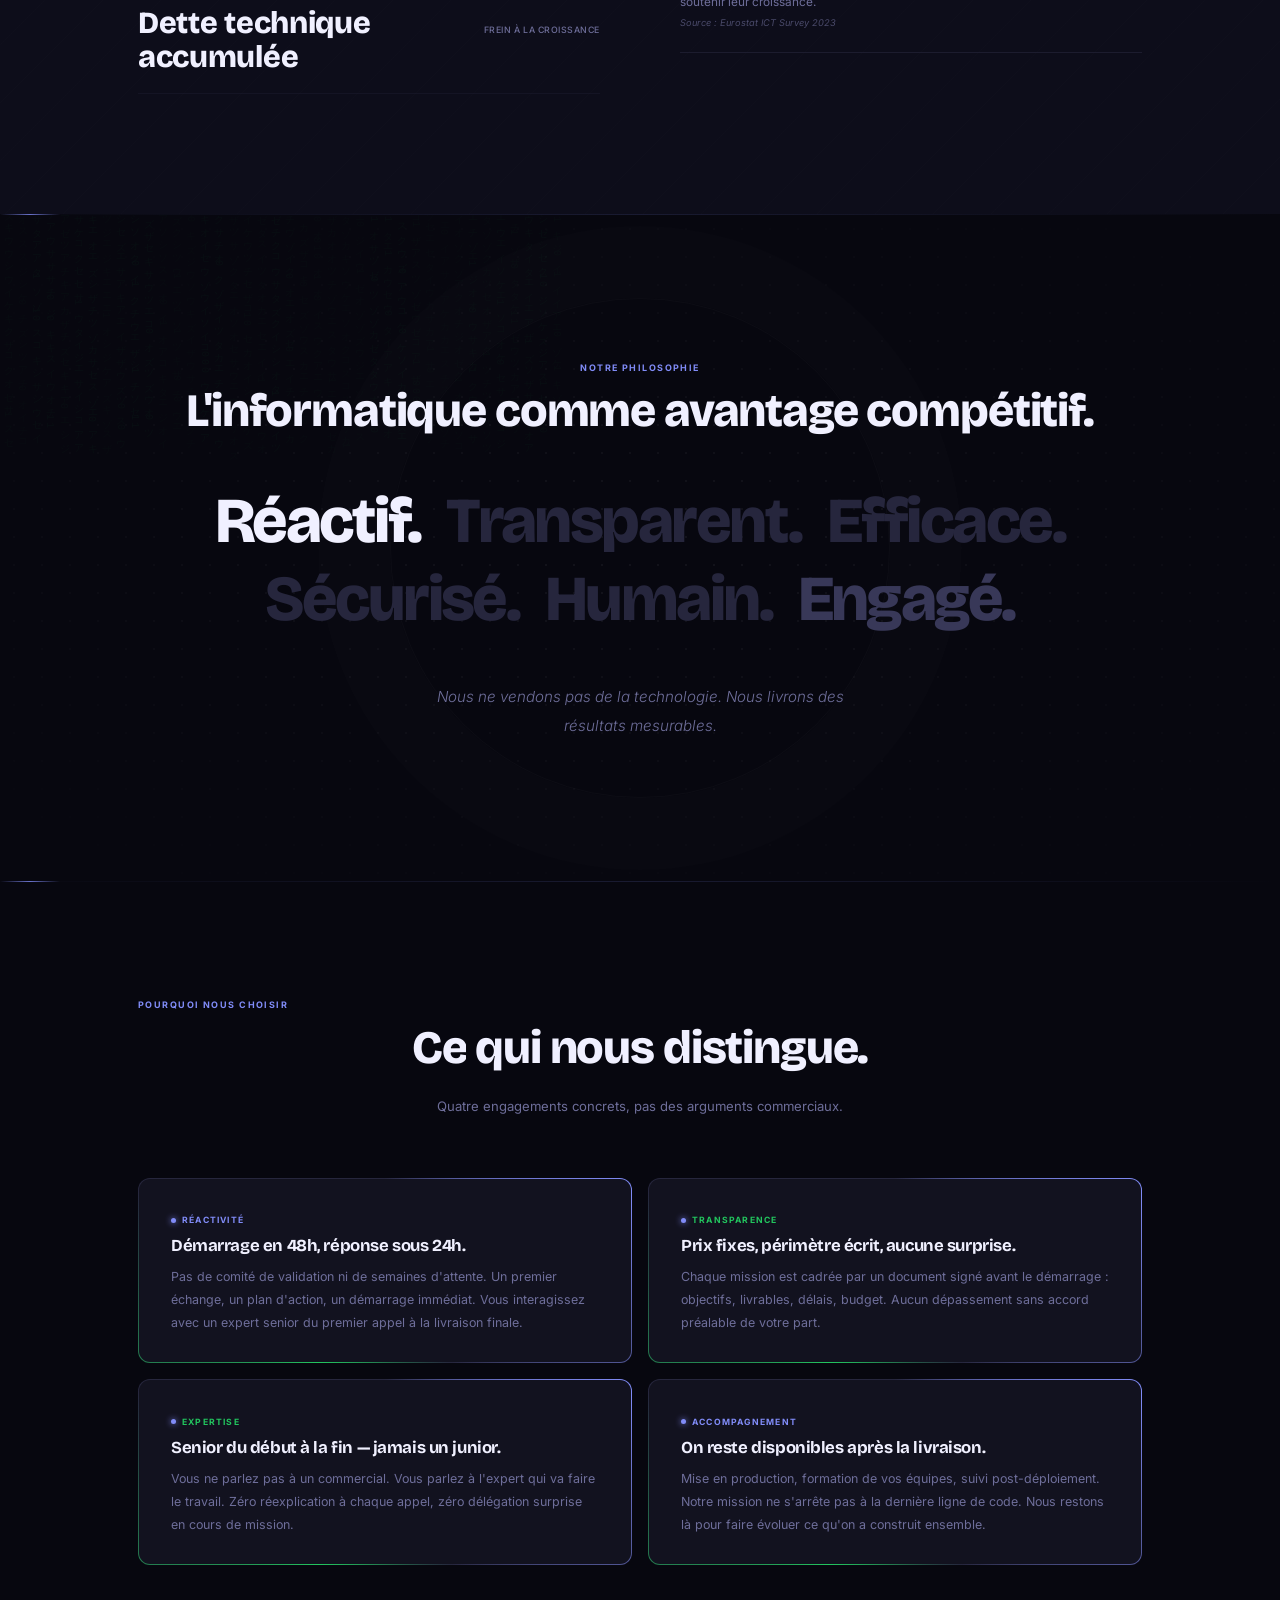
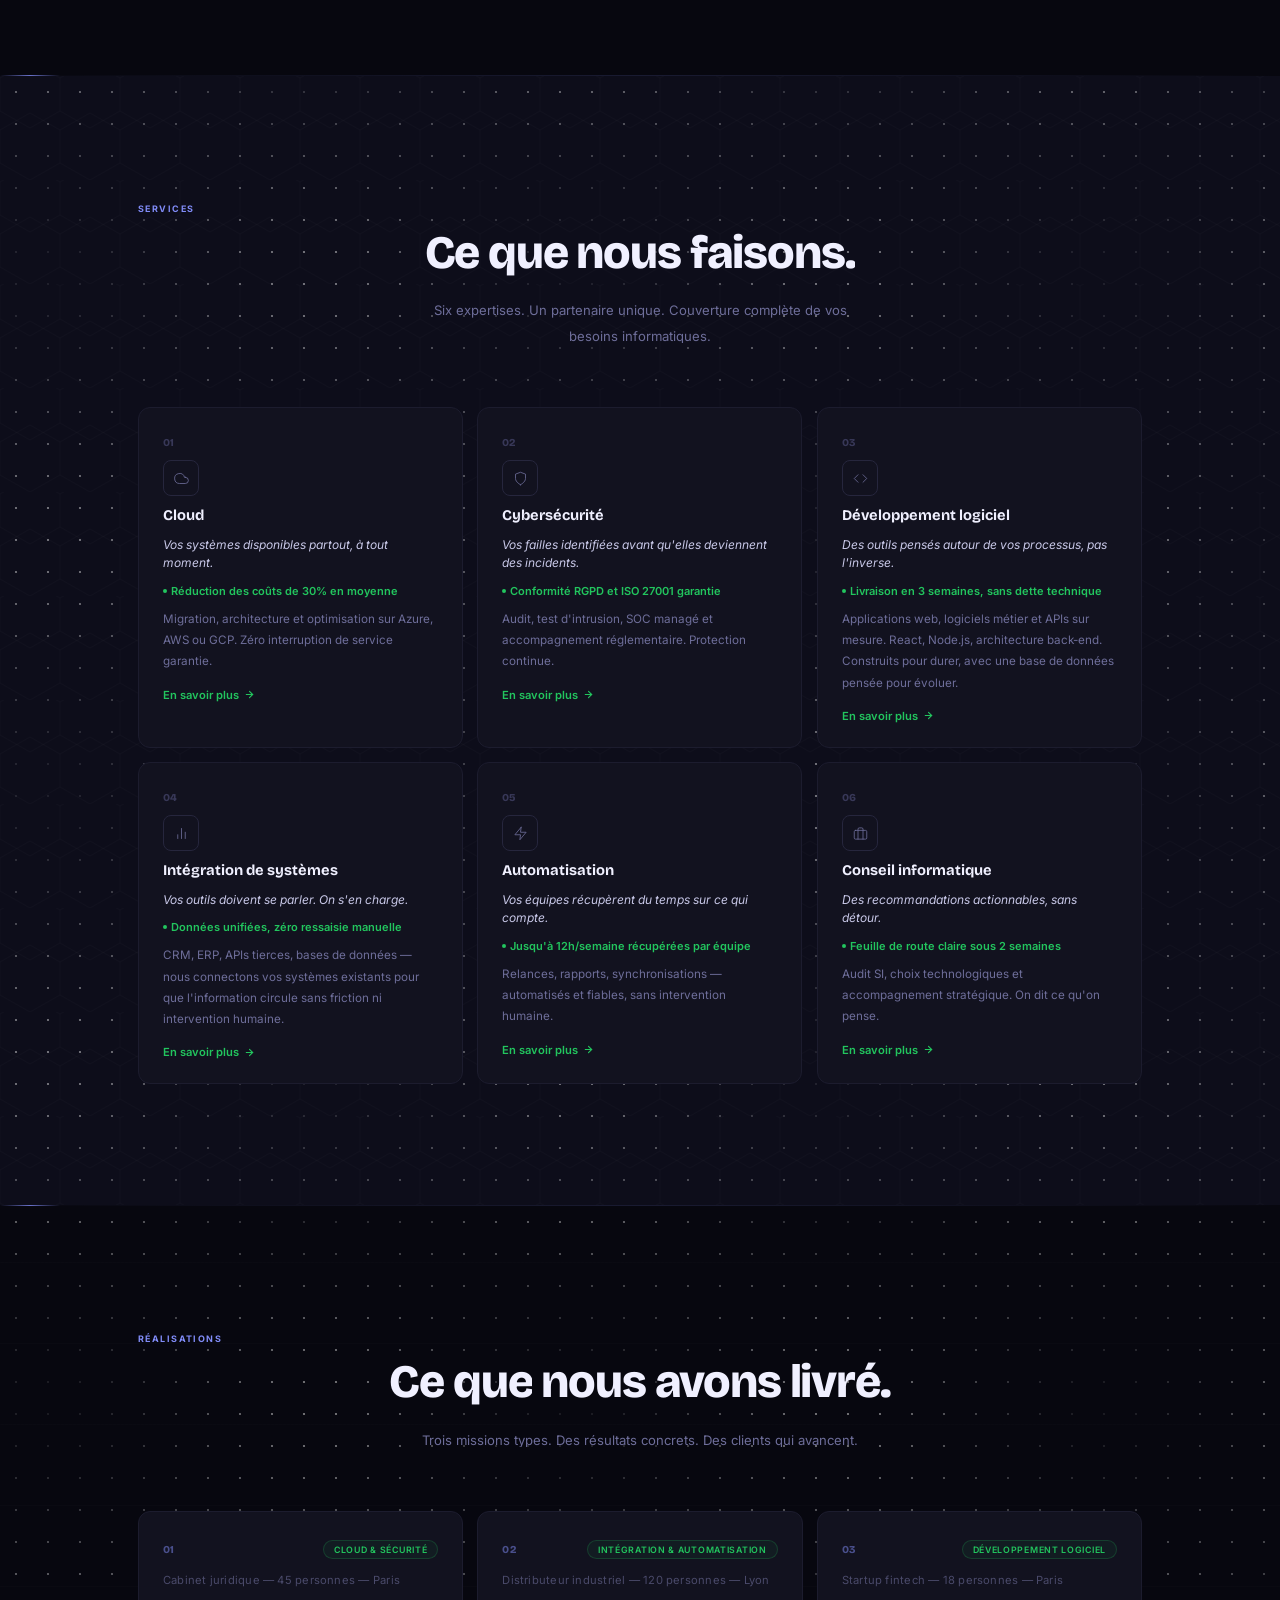
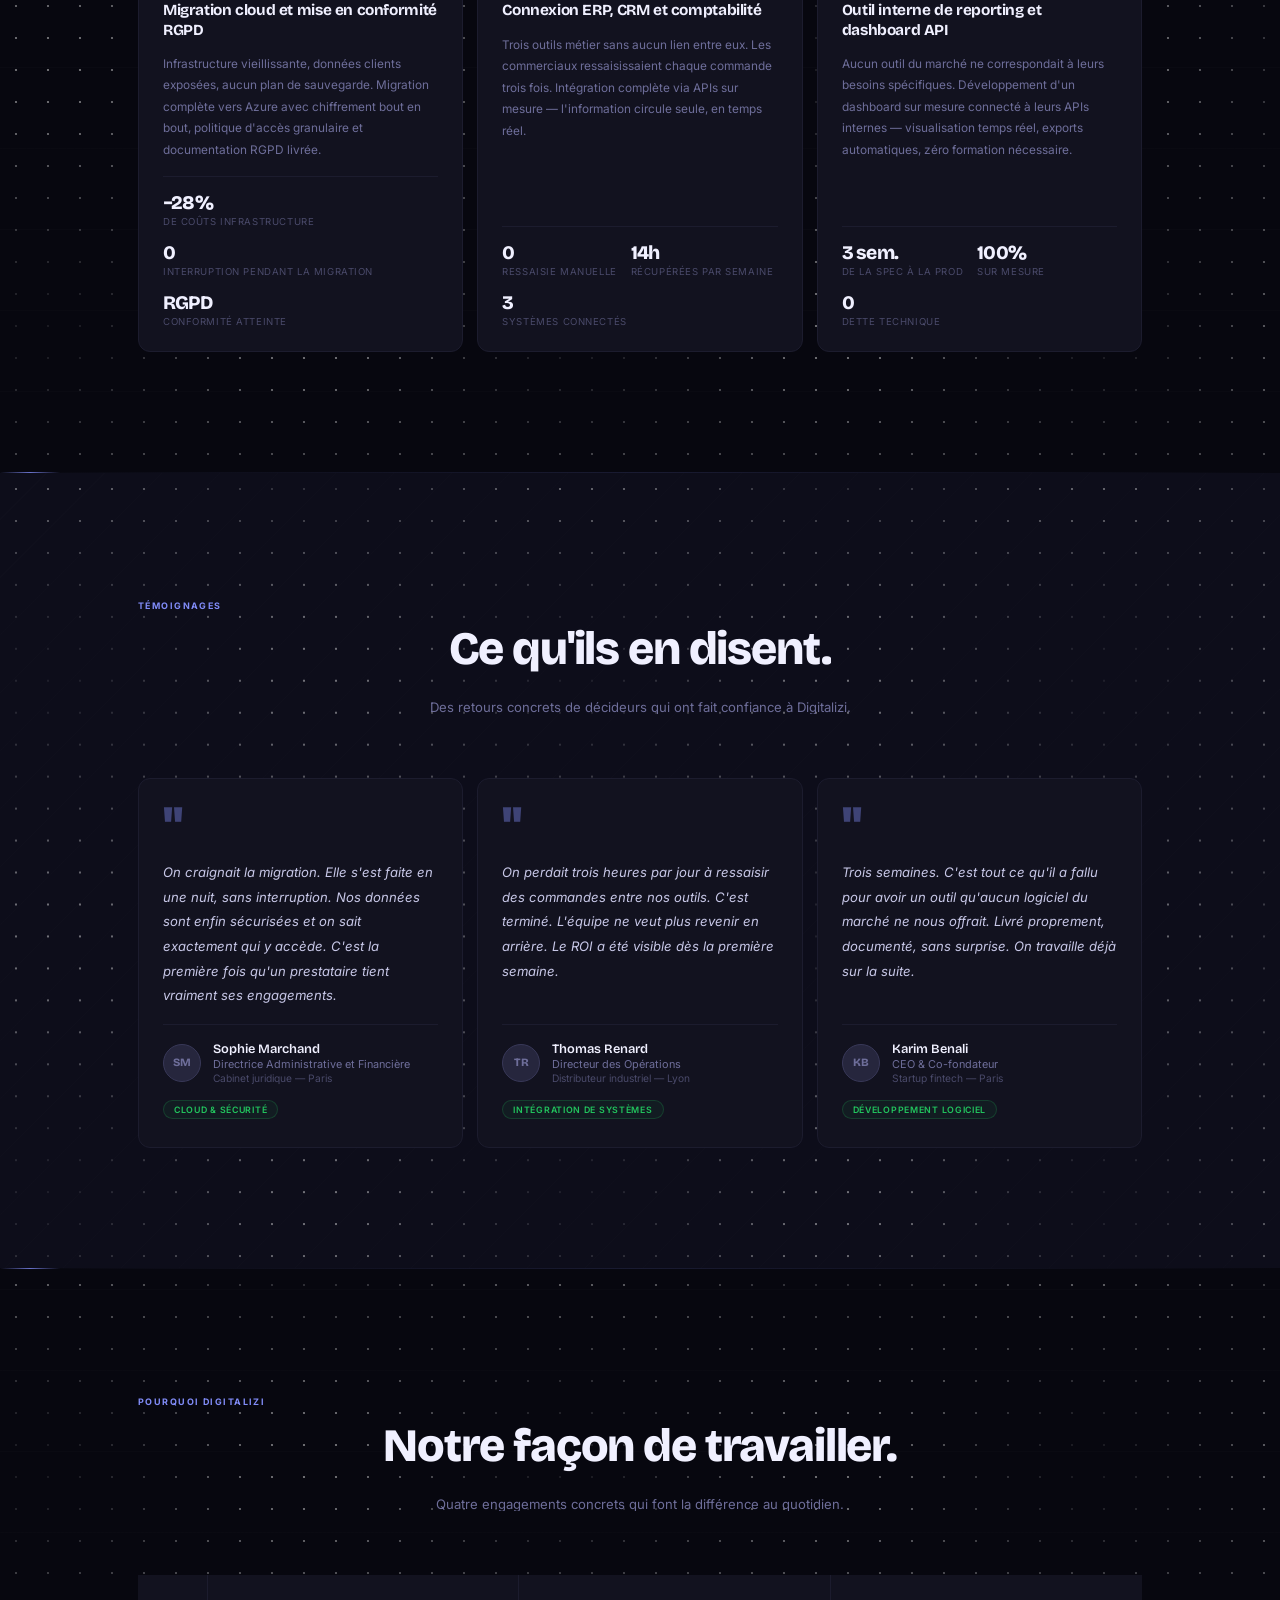
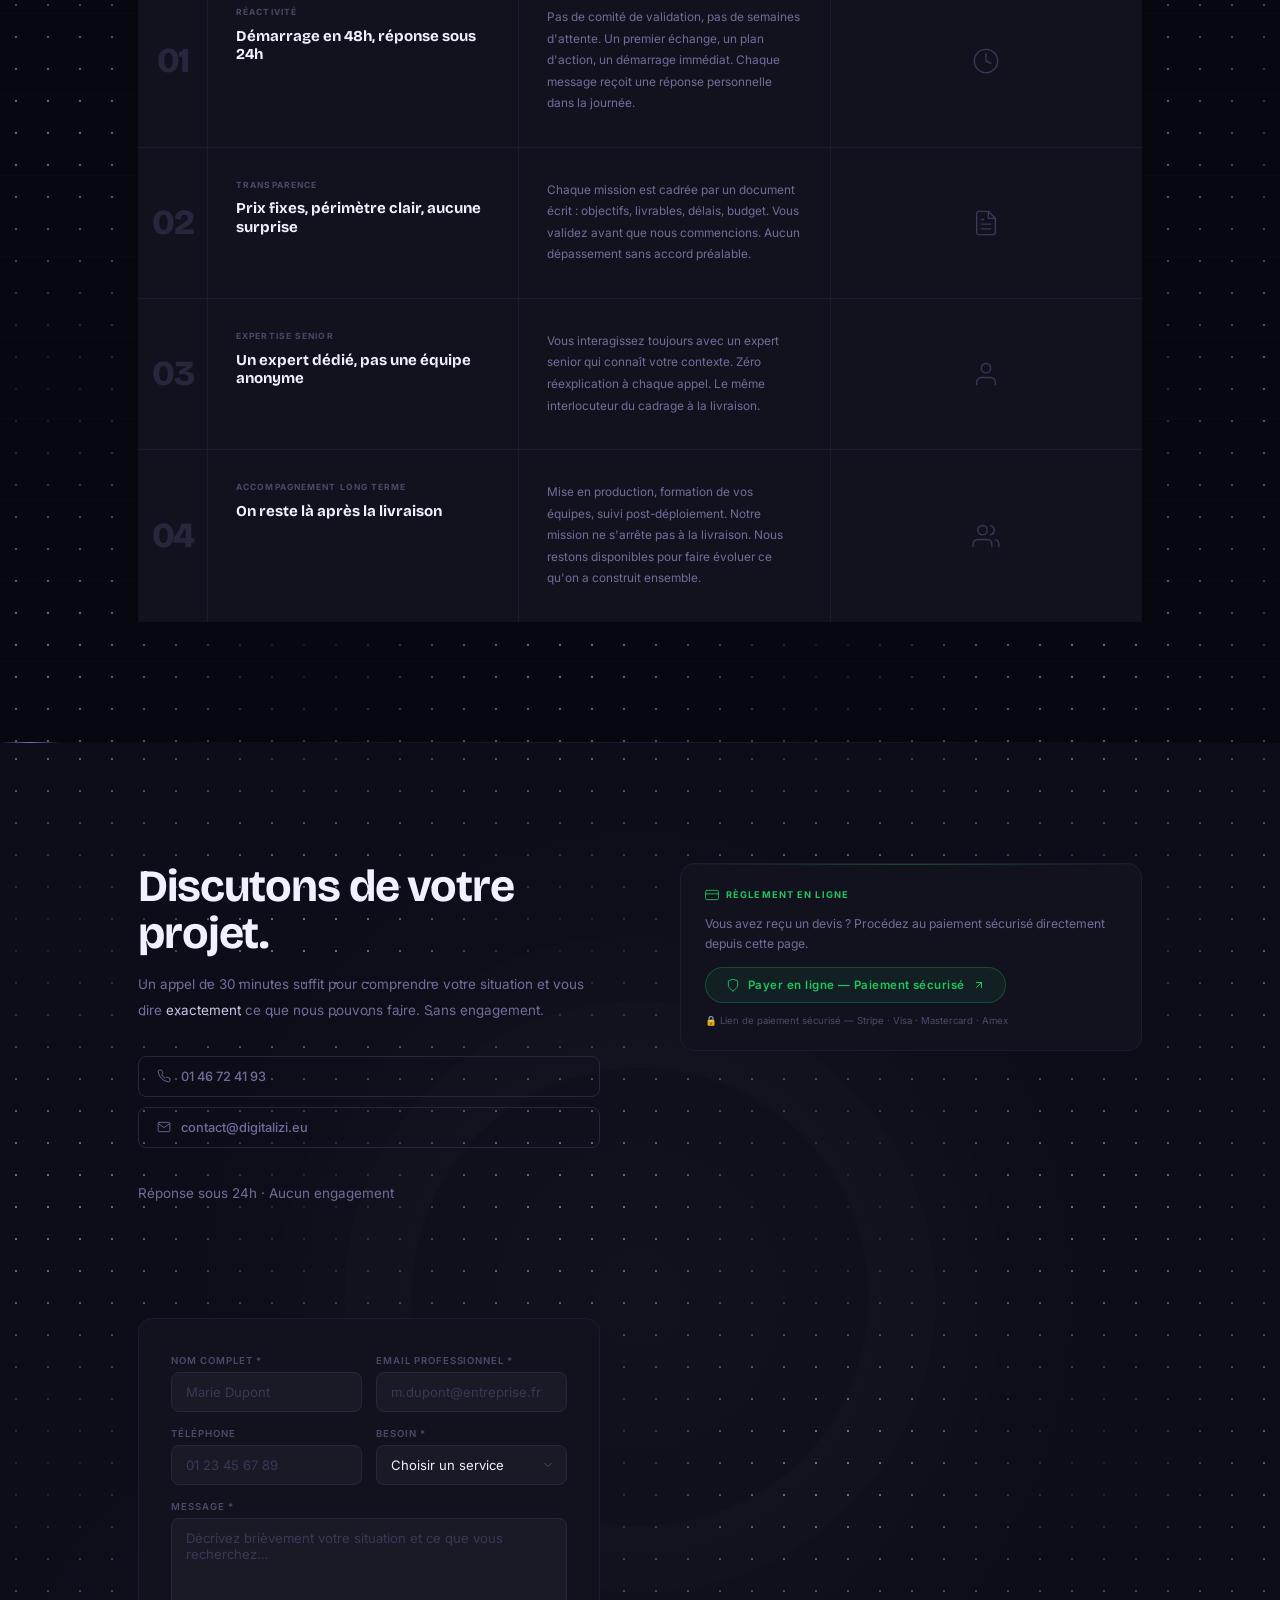
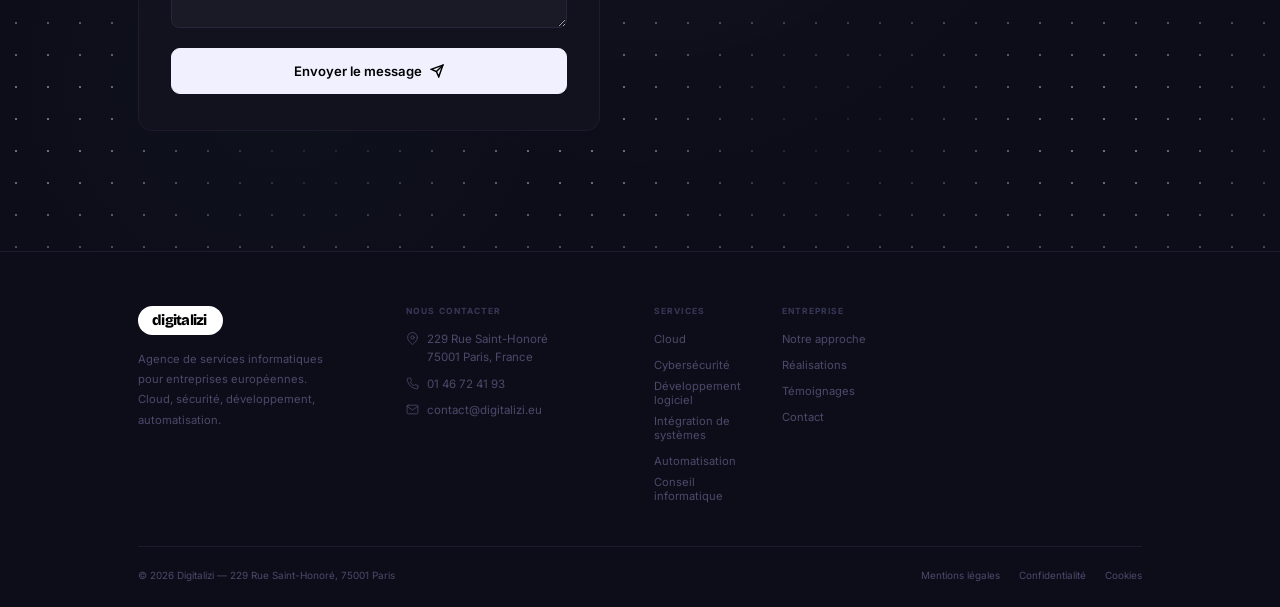
==== commit 77d70d82: "Add files via upload" ====
--- a/index.html
+++ b/index.html
@@ -1189,6 +1189,400 @@
 }
 .cadre p{font-size:.78rem;color:var(--t);line-height:1.85}
 
+
+/* ════════════════════════════════════════════════════
+   ANIMATIONS TECH PRO
+════════════════════════════════════════════════════ */
+
+/* ── Glitch sur le titre h1 au hover ── */
+.h1{position:relative}
+.h1:hover{animation:glitch-main .4s var(--ease)}
+@keyframes glitch-main{
+  0%,100%{transform:none;filter:none}
+  20%{transform:translate(-2px,1px);filter:hue-rotate(90deg)}
+  40%{transform:translate(2px,-1px) skewX(-1deg)}
+  60%{transform:translate(-1px,2px);filter:brightness(1.3)}
+  80%{transform:translate(1px,-1px)}
+}
+
+/* ── Scan line sur les cadres .cadre ── */
+.cadre-scan{
+  position:absolute;left:0;right:0;height:1px;top:-100%;
+  background:linear-gradient(90deg,transparent,rgba(129,140,248,.6),rgba(34,197,94,.4),transparent);
+  pointer-events:none;z-index:2;
+  transition:none;
+}
+.cadre:hover .cadre-scan{
+  animation:scan-down .7s var(--ease) forwards;
+}
+@keyframes scan-down{
+  0%{top:-2px;opacity:1}
+  100%{top:102%;opacity:0}
+}
+
+/* ── Hexagone décoratif pulsant dans le hero ── */
+.hex-grid{
+  position:absolute;inset:0;z-index:0;pointer-events:none;
+  overflow:hidden;opacity:.04;
+}
+.hex-grid svg{width:100%;height:100%}
+
+/* ── Texte glitch sur les .stag ── */
+.stag{position:relative;display:inline-block}
+.stag::before,.stag::after{
+  content:attr(data-text);
+  position:absolute;left:0;top:0;
+  width:100%;
+  opacity:0;pointer-events:none;
+}
+.stag:hover::before{
+  color:var(--v);
+  animation:glitch-a .35s steps(2) forwards;
+  clip-path:polygon(0 0,100% 0,100% 35%,0 35%);
+  transform:translate(-2px,0);
+}
+.stag:hover::after{
+  color:var(--acc);
+  animation:glitch-b .35s steps(2) forwards;
+  clip-path:polygon(0 60%,100% 60%,100% 100%,0 100%);
+  transform:translate(2px,0);
+}
+@keyframes glitch-a{0%,100%{opacity:0}50%{opacity:.8}}
+@keyframes glitch-b{0%,100%{opacity:0}50%{opacity:.6}}
+
+/* ── Bordure animée (border-beam) sur les cartes service ── */
+.svc-card::before{
+  content:'';position:absolute;inset:-1px;
+  border-radius:13px;padding:1px;z-index:-1;
+  background:linear-gradient(
+    var(--beam-angle,0deg),
+    transparent 0%,transparent 40%,
+    rgba(129,140,248,.6) 50%,
+    rgba(34,197,94,.4) 55%,
+    transparent 60%,transparent 100%
+  );
+  -webkit-mask:linear-gradient(#fff 0 0) content-box,linear-gradient(#fff 0 0);
+  -webkit-mask-composite:xor;
+  mask-composite:exclude;
+  opacity:0;transition:opacity .3s;
+}
+.svc-card:hover::before{
+  opacity:1;
+  animation:beam-rotate 2s linear infinite;
+}
+@keyframes beam-rotate{
+  to{--beam-angle:360deg}
+}
+@property --beam-angle{syntax:'<angle>';inherits:false;initial-value:0deg}
+
+/* ── Particule flottante sur les stat numbers ── */
+.hsn,.chiffre-n{position:relative}
+
+/* ── Néon glow sur les liens actifs navbar ── */
+.nav-links a.on{
+  color:var(--w);
+  text-shadow:0 0 8px rgba(129,140,248,.6),0 0 20px rgba(129,140,248,.3);
+}
+
+/* ── Circuit board lines dans les sections dark ── */
+.circuit{
+  position:absolute;inset:0;pointer-events:none;z-index:0;opacity:.06;
+  overflow:hidden;
+}
+.circuit svg{width:100%;height:100%}
+
+/* ── Hover magnetic sur les boutons ── */
+.btn-magnetic{transition:transform .2s var(--ease),box-shadow .2s}
+
+/* ── Progress bar sections ── */
+.section-progress{
+  position:absolute;bottom:0;left:0;height:1px;width:0;
+  background:linear-gradient(90deg,var(--acc),var(--v));
+  transition:width 1.2s var(--ease);
+  z-index:2;
+}
+section:hover .section-progress{width:100%}
+
+/* ── Data stream sur le hero ── */
+.data-stream{
+  position:absolute;top:0;bottom:0;width:1px;
+  background:linear-gradient(180deg,transparent,var(--acc),transparent);
+  opacity:0;pointer-events:none;z-index:0;
+  animation:stream-flow 3s ease-in-out infinite;
+}
+.data-stream:nth-child(1){left:20%;animation-delay:0s}
+.data-stream:nth-child(2){left:50%;animation-delay:1s;background:linear-gradient(180deg,transparent,var(--v),transparent)}
+.data-stream:nth-child(3){left:80%;animation-delay:2s}
+@keyframes stream-flow{
+  0%{opacity:0;transform:translateY(-100%)}
+  15%{opacity:.7}
+  85%{opacity:.4}
+  100%{opacity:0;transform:translateY(100%)}
+}
+
+/* ── Floating badge tech dans le hero ── */
+.tech-badge{
+  position:absolute;display:inline-flex;align-items:center;gap:6px;
+  font-size:.55rem;font-weight:600;letter-spacing:.1em;text-transform:uppercase;
+  background:rgba(7,7,15,.8);border:1px solid var(--l2);border-radius:100px;
+  padding:5px 12px;backdrop-filter:blur(8px);color:var(--t);
+  animation:badge-float 4s ease-in-out infinite;z-index:2;
+}
+.tech-badge .dot{width:4px;height:4px;border-radius:50%;flex-shrink:0}
+.tech-badge:nth-child(1){top:22%;left:8%;animation-delay:0s}
+.tech-badge:nth-child(2){top:35%;right:7%;animation-delay:1.4s}
+.tech-badge:nth-child(3){bottom:26%;left:6%;animation-delay:2.6s}
+@keyframes badge-float{
+  0%,100%{transform:translateY(0)}
+  50%{transform:translateY(-10px)}
+}
+
+@media(max-width:768px){
+  .tech-badge{display:none}
+  .data-stream{display:none}
+  .circuit{display:none}
+}
+@media(prefers-reduced-motion:reduce){
+  .h1:hover{animation:none}
+  .svc-card:hover::before{animation:none}
+  .data-stream{animation:none}
+  .tech-badge{animation:none}
+  .cadre:hover .cadre-scan{animation:none}
+}
+
+
+/* ════════════════════════════════════════════════════
+   MEGA ANIMATIONS TECH PRO
+════════════════════════════════════════════════════ */
+
+/* ── Scanline overlay global ── */
+body::before{
+  content:'';position:fixed;inset:0;z-index:8999;pointer-events:none;
+  background:repeating-linear-gradient(0deg,transparent,transparent 2px,
+    rgba(0,0,0,.03) 2px,rgba(0,0,0,.03) 4px);
+  animation:scanlines 8s linear infinite;
+}
+@keyframes scanlines{0%{background-position:0 0}100%{background-position:0 100px}}
+
+/* ── Halo pulsant sur le hero h1 ── */
+.h1{
+  text-shadow:0 0 40px rgba(129,140,248,.0);
+  animation:halo-pulse 4s ease-in-out infinite;
+}
+@keyframes halo-pulse{
+  0%,100%{text-shadow:0 0 20px rgba(129,140,248,.0)}
+  50%{text-shadow:0 0 40px rgba(129,140,248,.15),0 0 80px rgba(34,197,94,.08)}
+}
+
+/* ── Particles flottantes CSS sur la section problème ── */
+.float-particle{
+  position:absolute;border-radius:50%;pointer-events:none;
+  animation:float-up linear infinite;opacity:0;
+}
+@keyframes float-up{
+  0%{transform:translateY(0) scale(1);opacity:0}
+  10%{opacity:.6}
+  90%{opacity:.2}
+  100%{transform:translateY(-120px) scale(0.4);opacity:0}
+}
+
+/* ── Bordure tournante sur les chiffres hero ── */
+.hsn-wrap{
+  position:relative;display:inline-block;
+  padding:4px 8px;
+}
+.hsn-wrap::before{
+  content:'';position:absolute;inset:-2px;border-radius:6px;padding:1px;
+  background:conic-gradient(from var(--angle,0deg),
+    transparent 0%,transparent 70%,var(--acc) 85%,transparent 100%);
+  -webkit-mask:linear-gradient(#fff 0 0) content-box,linear-gradient(#fff 0 0);
+  -webkit-mask-composite:xor;mask-composite:exclude;
+  animation:spin-border 3s linear infinite;
+  opacity:0;transition:opacity .3s;
+}
+.hstats:hover .hsn-wrap::before{opacity:1}
+@keyframes spin-border{to{--angle:360deg}}
+@property --angle{syntax:'<angle>';inherits:false;initial-value:0deg}
+
+/* ── Glow vert sur la section hero badge ── */
+.badge{
+  animation:badge-glow 3s ease-in-out infinite;
+}
+@keyframes badge-glow{
+  0%,100%{box-shadow:0 0 0 0 rgba(34,197,94,0)}
+  50%{box-shadow:0 0 12px 2px rgba(34,197,94,.15)}
+}
+
+/* ── Matrix rain effect sur section vision ── */
+.matrix-bg{
+  position:absolute;inset:0;z-index:0;pointer-events:none;
+  overflow:hidden;opacity:.06;font-family:monospace;
+}
+.matrix-col{
+  position:absolute;top:-20px;
+  font-size:10px;color:var(--v);
+  animation:matrix-fall linear infinite;
+  writing-mode:vertical-rl;letter-spacing:2px;
+}
+@keyframes matrix-fall{
+  0%{transform:translateY(-100%);opacity:1}
+  100%{transform:translateY(110vh);opacity:0}
+}
+
+/* ── Laser beam sur les separateurs ── */
+.sep::after{
+  content:'';position:absolute;top:0;left:0;
+  width:60px;height:100%;
+  background:linear-gradient(90deg,transparent,rgba(129,140,248,.8),transparent);
+  animation:laser-sweep 3s ease-in-out infinite;
+  pointer-events:none;
+}
+.sep{position:relative;overflow:hidden}
+@keyframes laser-sweep{
+  0%{left:-60px;opacity:0}
+  10%{opacity:1}
+  90%{opacity:1}
+  100%{left:calc(100% + 60px);opacity:0}
+}
+
+/* ── Morphing border sur les svc-card ── */
+.svc-card{
+  border-radius:12px;
+  transition:border-radius .4s var(--ease),border-color .22s,
+    transform .3s var(--ease),box-shadow .3s,background .22s;
+}
+.svc-card:hover{border-radius:16px 6px 16px 6px}
+
+/* ── Nombre counter glitch ── */
+@keyframes num-glitch{
+  0%,100%{clip-path:none;transform:none}
+  20%{clip-path:polygon(0 30%,100% 30%,100% 50%,0 50%);transform:translate(-2px,0)}
+  40%{clip-path:polygon(0 60%,100% 60%,100% 80%,0 80%);transform:translate(2px,0)}
+  60%{clip-path:none;transform:none}
+}
+
+/* ── Hover trail sur les temo-cards ── */
+.temo-card{
+  transition:border-color .22s,transform .3s var(--ease),box-shadow .3s;
+  overflow:hidden;
+}
+.temo-glow{
+  position:absolute;width:100px;height:100px;border-radius:50%;
+  background:radial-gradient(circle,rgba(129,140,248,.2),transparent 70%);
+  pointer-events:none;transform:translate(-50%,-50%);
+  opacity:0;transition:opacity .3s;z-index:0;
+}
+.temo-card:hover .temo-glow{opacity:1}
+
+/* ── Shimmer sur les boutons .bw ── */
+.bw::after{
+  content:'';position:absolute;top:0;left:-150%;
+  width:100%;height:100%;
+  background:linear-gradient(90deg,transparent,rgba(255,255,255,.3),transparent);
+  animation:shimmer 2.5s ease-in-out infinite;
+}
+@keyframes shimmer{
+  0%{left:-150%}60%,100%{left:150%}
+}
+
+/* ── Neon sign flicker sur le logo ── */
+.nav-logo{animation:neon-flicker 6s ease-in-out infinite}
+@keyframes neon-flicker{
+  0%,19%,21%,23%,25%,54%,56%,100%{filter:drop-shadow(0 0 16px rgba(255,255,255,.18))}
+  20%,24%,55%{filter:drop-shadow(0 0 2px rgba(255,255,255,.05))}
+}
+
+/* ── Pulsing ring sur le bouton principal ── */
+.hbtns .bw::before{
+  content:'';position:absolute;inset:-4px;border-radius:10px;
+  border:1px solid rgba(255,255,255,.12);
+  animation:ring-pulse 2s ease-out infinite;pointer-events:none;
+}
+@keyframes ring-pulse{
+  0%{transform:scale(1);opacity:.6}
+  100%{transform:scale(1.08);opacity:0}
+}
+
+/* ── Animated gradient border sur les cadres ── */
+.cadre{
+  background:linear-gradient(var(--n3),var(--n3)) padding-box,
+    conic-gradient(from var(--cadre-angle,0deg) at 50% 50%,
+      var(--l2) 0%,var(--acc) 20%,var(--l2) 40%,
+      var(--v) 60%,var(--l2) 80%,var(--l2) 100%) border-box;
+  border-color:transparent;
+}
+.cadre:hover{
+  animation:cadre-spin 3s linear infinite;
+}
+@keyframes cadre-spin{to{--cadre-angle:360deg}}
+@property --cadre-angle{syntax:'<angle>';inherits:false;initial-value:0deg}
+
+/* ── Texte reveal ligne par ligne sur les prob-lignes ── */
+.prob-ligne{
+  clip-path:polygon(0 0,0 0,0 100%,0 100%);
+  transition:clip-path .6s var(--ease),background .2s,padding-left .2s var(--ease);
+}
+.prob-ligne.on{clip-path:polygon(0 0,100% 0,100% 100%,0 100%)}
+
+/* ── Floating dots autour du badge hero ── */
+.badge-orbit{
+  position:absolute;inset:-20px;border-radius:50%;pointer-events:none;
+  animation:orbit-spin 6s linear infinite;
+}
+.badge-orbit::before{
+  content:'';position:absolute;top:0;left:50%;
+  width:4px;height:4px;border-radius:50%;
+  background:var(--v);box-shadow:0 0 6px var(--v);
+  transform:translateX(-50%);
+}
+.badge{position:relative;overflow:visible}
+
+/* ── Tracer effect sur les nav links ── */
+.nav-links li{position:relative;overflow:hidden}
+.nav-links li::after{
+  content:'';position:absolute;bottom:0;left:0;
+  width:0;height:1px;background:var(--acc);
+  transition:width .3s var(--ease);
+}
+.nav-links li:hover::after{width:100%}
+
+/* ── Glow card hover sur les real-items ── */
+.real-item::before{
+  content:'';position:absolute;
+  width:150%;height:150%;
+  background:radial-gradient(circle,rgba(129,140,248,.06) 0%,transparent 60%);
+  top:-25%;left:-25%;
+  opacity:0;transition:opacity .4s;pointer-events:none;z-index:0;
+}
+.real-item:hover::before{opacity:1}
+
+/* ── Scroll velocity indicator ── */
+.vel-bar{
+  position:fixed;right:12px;top:50%;transform:translateY(-50%);
+  width:2px;height:60px;background:var(--l2);border-radius:2px;z-index:9001;
+  pointer-events:none;overflow:hidden;
+}
+.vel-fill{
+  position:absolute;bottom:0;left:0;right:0;
+  background:linear-gradient(0deg,var(--v),var(--acc));
+  border-radius:2px;
+  transition:height .1s ease;
+}
+
+@media(max-width:640px){
+  .vel-bar{display:none}
+  .stitre{-webkit-text-fill-color:var(--w);background:none}
+  body::before{display:none}
+}
+@media(prefers-reduced-motion:reduce){
+  body::before,.matrix-col,.laser-sweep,.halo-pulse,.badge-orbit,
+  .vel-bar,body::after{display:none !important}
+  .nav-logo{animation:none}
+  .h1{animation:none;text-shadow:none}
+  .stitre{-webkit-text-fill-color:var(--w);background:none}
+  .svc-card,.cadre{animation:none}
+}
+
 </style>
 </head>
 <body>
@@ -1241,7 +1635,13 @@
 <!-- ══ HERO ══ -->
 <section class="hero" id="accueil">
   <canvas id="cv"></canvas>
+  <div class="data-stream"></div>
+  <div class="data-stream"></div>
+  <div class="data-stream"></div>
   <div class="hero-aurora" aria-hidden="true"></div>
+  <div class="tech-badge" style="top:22%;left:8%"><span class="dot" style="background:#3b82f6"></span>Azure · AWS · GCP</div>
+  <div class="tech-badge" style="top:38%;right:7%"><span class="dot" style="background:#22c55e"></span>ISO 27001 · RGPD</div>
+  <div class="tech-badge" style="bottom:28%;left:6%"><span class="dot" style="background:#818cf8"></span>React · Node.js · API</div>
   <div class="code-bg" aria-hidden="true">
   <div class="code-line" style="top:8%;animation-duration:18.0s;animation-delay:-0.0s">const deploy = await cloud.migrate({ provider: "azure", env: "production" });</div>
 <div class="code-line" style="top:20%;animation-duration:20.5s;animation-delay:-3.1s">if (security.scan(target).criticalVulnerabilities > 0) alert.trigger("CRITICAL");</div>
@@ -1256,7 +1656,7 @@
   <div class="orb o1"></div>
   <div class="orb o2"></div>
   <div class="hbody">
-    <div class="badge"><span class="bdot"></span><span class="hbadge-item">Services IT</span><span class="hbadge-item">Paris</span><span class="hbadge-item">Europe</span></div>
+    <div class="badge" style="position:relative"><span class="badge-orbit"></span><span class="bdot"></span><span class="hbadge-item">Services IT</span><span class="hbadge-item">Paris</span><span class="hbadge-item">Europe</span></div>
     <h1 class="h1">Votre infrastructure.<br><span class="dim">Notre obsession.</span></h1>
     <p class="hsub">
       Cloud, cybersécurité et automatisation<br>
@@ -1271,22 +1671,22 @@
     </div>
     <div class="hstats">
       <div>
-        <span class="hsn">300 Md€</span>
+        <span class="hsn-wrap"><span class="hsn">300 Md€</span></span>
         <span class="hsl">Marché IT européen</span>
       </div>
       <div class="hss"></div>
       <div>
-        <span class="hsn">+12%</span>
+        <span class="hsn-wrap"><span class="hsn">+12%</span></span>
         <span class="hsl">Croissance annuelle</span>
       </div>
       <div class="hss"></div>
       <div>
-        <span class="hsn">43%</span>
+        <span class="hsn-wrap"><span class="hsn">43%</span></span>
         <span class="hsl">Cyberattaques visant les PME</span>
       </div>
       <div class="hss"></div>
       <div>
-        <span class="hsn">48h</span>
+        <span class="hsn-wrap"><span class="hsn">48h</span></span>
         <span class="hsl">Pour démarrer</span>
       </div>
     </div>
@@ -1302,7 +1702,7 @@
 <!-- ══ PROBLÈME ══ -->
 <section class="probleme" id="probleme">
   <div class="wrap">
-    <span class="stag rv">Le constat</span>
+    <span class="stag rv" data-text="Le constat">Le constat</span>
     <h2 class="stitre rv">Les défis IT des PME européennes.</h2>
     <p class="ssous rv">Des problèmes structurels que nous connaissons — et que nous résolvons.</p>
     <div class="prob-layout">
@@ -1339,9 +1739,9 @@
 <div class="sep"></div>
 
 <!-- ══ VISION ══ -->
-<section class="vision" id="vision">
+<section class="vision" id="vision" style="position:relative">
   <div class="wrap">
-    <span class="stag rv">Notre philosophie</span>
+    <span class="stag rv" data-text="Notre philosophie">Notre philosophie</span>
     <h2 class="stitre rv">L'informatique comme avantage compétitif.</h2>
     <div class="vmots" id="vmots">
       <span class="vmot">Réactif.</span>
@@ -1359,35 +1759,39 @@
 
 <section id="encadres" style="background:var(--n);padding:110px 0">
   <div class="wrap">
-    <span class="stag rv">Pourquoi nous choisir</span>
+    <span class="stag rv" data-text="Pourquoi nous choisir">Pourquoi nous choisir</span>
     <h2 class="stitre rv">Ce qui nous distingue.</h2>
     <p class="ssous rv">Quatre engagements concrets, pas des arguments commerciaux.</p>
 
     <div style="display:grid;grid-template-columns:repeat(2,1fr);gap:16px;margin-top:0" class="rvg">
 
       <div class="cadre rv">
-        <div class="cadre-shine"></div>
+        <div class="cadre-shine">
+        <div class="cadre-scan"></div></div>
         <div class="cadre-tag">Réactivité</div>
         <h3>Démarrage en 48h, réponse sous 24h.</h3>
         <p>Pas de comité de validation ni de semaines d'attente. Un premier échange, un plan d'action, un démarrage immédiat. Vous interagissez avec un expert senior du premier appel à la livraison finale.</p>
       </div>
 
       <div class="cadre cadre-v rv">
-        <div class="cadre-shine"></div>
+        <div class="cadre-shine">
+        <div class="cadre-scan"></div></div>
         <div class="cadre-tag" style="color:var(--v)">Transparence</div>
         <h3>Prix fixes, périmètre écrit, aucune surprise.</h3>
         <p>Chaque mission est cadrée par un document signé avant le démarrage : objectifs, livrables, délais, budget. Aucun dépassement sans accord préalable de votre part.</p>
       </div>
 
       <div class="cadre cadre-v rv">
-        <div class="cadre-shine"></div>
+        <div class="cadre-shine">
+        <div class="cadre-scan"></div></div>
         <div class="cadre-tag" style="color:var(--v)">Expertise</div>
         <h3>Senior du début à la fin — jamais un junior.</h3>
         <p>Vous ne parlez pas à un commercial. Vous parlez à l'expert qui va faire le travail. Zéro réexplication à chaque appel, zéro délégation surprise en cours de mission.</p>
       </div>
 
       <div class="cadre rv">
-        <div class="cadre-shine"></div>
+        <div class="cadre-shine">
+        <div class="cadre-scan"></div></div>
         <div class="cadre-tag">Accompagnement</div>
         <h3>On reste disponibles après la livraison.</h3>
         <p>Mise en production, formation de vos équipes, suivi post-déploiement. Notre mission ne s'arrête pas à la dernière ligne de code. Nous restons là pour faire évoluer ce qu'on a construit ensemble.</p>
@@ -1400,10 +1804,10 @@
 <div class="sep"></div>
 
 <!-- ══ SERVICES ══ -->
-<section class="services" id="services">
+<section class="services" style="position:relative" id="services">
   <canvas class="dots-bg" aria-hidden="true"></canvas>
   <div class="wrap">
-    <span class="stag rv">Services</span>
+    <span class="stag rv" data-text="Services">Services</span>
     <h2 class="stitre rv">Ce que nous faisons.</h2>
     <p class="ssous rv">Six expertises. Un partenaire unique. Couverture complète de vos besoins informatiques.</p>
     <div class="svc-grid rvg">
@@ -1492,10 +1896,10 @@
 
 <div class="sep"></div>
 
-<section class="realisations" id="realisations">
+<section class="realisations" style="position:relative" id="realisations">
   <canvas class="dots-bg" aria-hidden="true"></canvas>
   <div class="wrap">
-    <span class="stag rv">Réalisations</span>
+    <span class="stag rv" data-text="Réalisations">Réalisations</span>
     <h2 class="stitre rv">Ce que nous avons livré.</h2>
     <p class="ssous rv">Trois missions types. Des résultats concrets. Des clients qui avancent.</p>
     <div class="real-liste rvg">
@@ -1551,15 +1955,15 @@
 
 <div class="sep"></div>
 
-<section class="temoignages" id="temoignages">
+<section class="temoignages" style="position:relative" id="temoignages">
   <canvas class="dots-bg" aria-hidden="true"></canvas>
   <div class="wrap">
-    <span class="stag rv">Témoignages</span>
+    <span class="stag rv" data-text="Témoignages">Témoignages</span>
     <h2 class="stitre rv">Ce qu'ils en disent.</h2>
     <p class="ssous rv">Des retours concrets de décideurs qui ont fait confiance à Digitalizi.</p>
     <div class="temo-grid rvg">
 
-      <div class="temo-card rv">
+      <div class="temo-card rv"><div class="temo-glow"></div>
         <div class="temo-quote">"</div>
         <p class="temo-txt">On craignait la migration. Elle s'est faite en une nuit, sans interruption. Nos données sont enfin sécurisées et on sait exactement qui y accède. C'est la première fois qu'un prestataire tient vraiment ses engagements.</p>
         <div class="temo-author">
@@ -1573,7 +1977,7 @@
         <div class="temo-service">Cloud & Sécurité</div>
       </div>
 
-      <div class="temo-card rv">
+      <div class="temo-card rv"><div class="temo-glow"></div>
         <div class="temo-quote">"</div>
         <p class="temo-txt">On perdait trois heures par jour à ressaisir des commandes entre nos outils. C'est terminé. L'équipe ne veut plus revenir en arrière. Le ROI a été visible dès la première semaine.</p>
         <div class="temo-author">
@@ -1587,7 +1991,7 @@
         <div class="temo-service">Intégration de systèmes</div>
       </div>
 
-      <div class="temo-card rv">
+      <div class="temo-card rv"><div class="temo-glow"></div>
         <div class="temo-quote">"</div>
         <p class="temo-txt">Trois semaines. C'est tout ce qu'il a fallu pour avoir un outil qu'aucun logiciel du marché ne nous offrait. Livré proprement, documenté, sans surprise. On travaille déjà sur la suite.</p>
         <div class="temo-author">
@@ -1608,7 +2012,7 @@
 <div class="sep"></div>
 
 <!-- ══ POURQUOI DIGITALIZI ══ -->
-<section class="pourquoi" id="pourquoi">
+<section class="pourquoi" style="position:relative" id="pourquoi">
   <canvas class="dots-bg" aria-hidden="true"></canvas>
   <div class="wrap">
     <span class="stag rv">Pourquoi Digitalizi</span>
@@ -1679,7 +2083,7 @@
 <div class="sep"></div>
 
 <!-- ══ CONTACT ══ -->
-<section class="contact-sec" id="contact">
+<section class="contact-sec" style="position:relative" id="contact">
   <canvas class="dots-bg" aria-hidden="true"></canvas>
   <div class="wrap">
     <div class="contact-layout">
@@ -2344,6 +2748,388 @@
   document.querySelectorAll('section').forEach(s=>sectionObs.observe(s));
 })();
 
+
+/* ════════════════════════════════════════════════════
+   ANIMATIONS TECH PRO — JS
+════════════════════════════════════════════════════ */
+
+/* ── Tilt magnétique étendu (cadres + real-items) ── */
+(function(){
+  if(noMotionAnim||window.matchMedia('(pointer:coarse)').matches)return;
+
+  function applyTilt(el, intensity){
+    el.addEventListener('mousemove',e=>{
+      const r=el.getBoundingClientRect();
+      const x=(e.clientX-r.left)/r.width-.5;
+      const y=(e.clientY-r.top)/r.height-.5;
+      el.style.transform=`perspective(800px) rotateY(${x*intensity}deg) rotateX(${-y*intensity*.7}deg) translateZ(4px)`;
+      el.style.transition='transform .1s ease';
+    });
+    el.addEventListener('mouseleave',()=>{
+      el.style.transform='';
+      el.style.transition='transform .5s var(--ease)';
+    });
+  }
+
+  document.querySelectorAll('.cadre').forEach(el=>applyTilt(el,8));
+  document.querySelectorAll('.real-item').forEach(el=>applyTilt(el,6));
+  document.querySelectorAll('.temo-card').forEach(el=>applyTilt(el,5));
+})();
+
+/* ── Magnetic buttons ── */
+(function(){
+  if(window.matchMedia('(pointer:coarse)').matches)return;
+  document.querySelectorAll('.btn').forEach(btn=>{
+    btn.addEventListener('mousemove',e=>{
+      const r=btn.getBoundingClientRect();
+      const x=(e.clientX-r.left-r.width/2)*.25;
+      const y=(e.clientY-r.top-r.height/2)*.25;
+      btn.style.transform=`translate(${x}px,${y}px)`;
+    });
+    btn.addEventListener('mouseleave',()=>{
+      btn.style.transform='';
+    });
+  });
+})();
+
+/* ── Neon trail sur la barre de scroll ── */
+(function(){
+  const sb=document.getElementById('scroll-bar');
+  if(!sb)return;
+  let glow=0;
+  window.addEventListener('scroll',()=>{
+    const max=document.body.scrollHeight-window.innerHeight;
+    const p=window.scrollY/max;
+    sb.style.width=(p*100)+'%';
+    sb.style.boxShadow=`0 0 ${6+p*10}px rgba(129,140,248,${.4+p*.4})`;
+  },{passive:true});
+})();
+
+/* ── Compteur avec effet scramble sur les chiffres ── */
+(function(){
+  if(noMotionAnim)return;
+  const chars='0123456789';
+  function scramble(el, finalVal, duration){
+    const raw=el.dataset.orig||el.textContent.trim();
+    el.dataset.orig=raw;
+    const num=parseFloat(raw.replace(/[^0-9.]/g,''));
+    if(isNaN(num)||num===0)return;
+    const prefix=raw.match(/^[^0-9]*/)?.[0]||'';
+    const suffix=raw.match(/[^0-9.]+$/)?.[0]||'';
+    let start=null;
+    function step(ts){
+      if(!start)start=ts;
+      const p=Math.min((ts-start)/duration,1);
+      const ease=1-(1-p)**3;
+      if(p<.6){
+        // Phase scramble : chiffres aléatoires
+        const scrambled=Array.from({length:String(Math.round(num)).length},
+          ()=>chars[Math.floor(Math.random()*chars.length)]).join('');
+        el.textContent=prefix+scrambled+suffix;
+      } else {
+        // Phase reveal : vrai chiffre
+        el.textContent=prefix+Math.round(ease*num)+suffix;
+      }
+      if(p<1)requestAnimationFrame(step);
+      else el.textContent=raw;
+    }
+    requestAnimationFrame(step);
+  }
+  const obs=new IntersectionObserver(entries=>{
+    entries.forEach(e=>{
+      if(e.isIntersecting){
+        scramble(e.target,null,1800);
+        obs.unobserve(e.target);
+      }
+    });
+  },{threshold:.6});
+  document.querySelectorAll('.hsn,.chiffre-n,.real-val,.res-val').forEach(el=>obs.observe(el));
+})();
+
+/* ── Highlight ligne active des prob-lignes ── */
+(function(){
+  document.querySelectorAll('.prob-ligne').forEach(el=>{
+    el.addEventListener('mouseenter',()=>{
+      el.style.background='rgba(129,140,248,.04)';
+      el.style.paddingLeft='8px';
+      el.style.transition='background .2s,padding-left .2s var(--ease)';
+    });
+    el.addEventListener('mouseleave',()=>{
+      el.style.background='';
+      el.style.paddingLeft='';
+    });
+  });
+})();
+
+/* ── Glow pulsé sur les icônes svc-card hover ── */
+(function(){
+  if(window.matchMedia('(pointer:coarse)').matches)return;
+  document.querySelectorAll('.svc-card').forEach(card=>{
+    card.addEventListener('mouseenter',()=>{
+      const ico=card.querySelector('.svc-ico');
+      if(ico)ico.style.filter='drop-shadow(0 0 8px rgba(129,140,248,.5))';
+    });
+    card.addEventListener('mouseleave',()=>{
+      const ico=card.querySelector('.svc-ico');
+      if(ico)ico.style.filter='';
+    });
+  });
+})();
+
+/* ── Effet ripple au clic sur les boutons ── */
+(function(){
+  document.querySelectorAll('.btn').forEach(btn=>{
+    btn.addEventListener('click',function(e){
+      const r=this.getBoundingClientRect();
+      const circle=document.createElement('span');
+      const size=Math.max(r.width,r.height);
+      circle.style.cssText=`
+        position:absolute;width:${size}px;height:${size}px;
+        border-radius:50%;background:rgba(255,255,255,.15);
+        left:${e.clientX-r.left-size/2}px;
+        top:${e.clientY-r.top-size/2}px;
+        transform:scale(0);pointer-events:none;
+        animation:ripple .5s ease-out forwards;
+      `;
+      this.style.position='relative';this.style.overflow='hidden';
+      this.appendChild(circle);
+      setTimeout(()=>circle.remove(),600);
+    });
+  });
+  const style=document.createElement('style');
+  style.textContent='@keyframes ripple{to{transform:scale(2.5);opacity:0}}';
+  document.head.appendChild(style);
+})();
+
+
+/* ════════════════════════════════════════════════════
+   MEGA ANIMATIONS JS
+════════════════════════════════════════════════════ */
+(function(){
+  const nM = window.matchMedia('(prefers-reduced-motion:reduce)').matches;
+  const isTouch = window.matchMedia('(pointer:coarse)').matches;
+
+  /* ── Matrix rain ── */
+  if(!nM){
+    const vision = document.querySelector('.vision');
+    if(vision){
+      const mat = document.createElement('div');
+      mat.className='matrix-bg';
+      vision.prepend(mat);
+      const chars='アイウエオカキクケコサシスセソ01アイウエオ10ザジズゼゾタチツ';
+      const cols = Math.floor(vision.offsetWidth / 14);
+      for(let i=0;i<Math.min(cols,40);i++){
+        const col=document.createElement('div');
+        col.className='matrix-col';
+        col.style.left=(i/cols*100)+'%';
+        col.style.animationDuration=(8+Math.random()*8)+'s';
+        col.style.animationDelay=(-Math.random()*8)+'s';
+        col.style.opacity=(0.3+Math.random()*0.4).toString();
+        col.textContent=Array.from({length:20},()=>
+          chars[Math.floor(Math.random()*chars.length)]).join('');
+        mat.appendChild(col);
+      }
+    }
+  }
+
+  /* ── Floating particles sur section problème ── */
+  if(!nM){
+    const probSec = document.querySelector('.probleme');
+    if(probSec){
+      probSec.style.position='relative';
+      probSec.style.overflow='hidden';
+      for(let i=0;i<18;i++){
+        const p=document.createElement('div');
+        p.className='float-particle';
+        const size=2+Math.random()*3;
+        p.style.cssText=`
+          width:${size}px;height:${size}px;
+          left:${Math.random()*100}%;
+          bottom:${Math.random()*30}%;
+          background:${Math.random()>.5?'rgba(129,140,248,.5)':'rgba(34,197,94,.4)'};
+          animation-duration:${4+Math.random()*6}s;
+          animation-delay:${-Math.random()*6}s;
+        `;
+        probSec.appendChild(p);
+      }
+    }
+  }
+
+  /* ── Velocity scroll indicator ── */
+  const velFill = document.getElementById('vel-fill');
+  let lastY=0, lastT=0, velAnim=null;
+  if(velFill){
+    window.addEventListener('scroll',()=>{
+      const now=Date.now();
+      const dy=Math.abs(window.scrollY-lastY);
+      const dt=Math.max(now-lastT,1);
+      const vel=Math.min(dy/dt*10,100);
+      velFill.style.height=vel+'%';
+      clearTimeout(velAnim);
+      velAnim=setTimeout(()=>{velFill.style.height='0%';},300);
+      lastY=window.scrollY;lastT=now;
+    },{passive:true});
+  }
+
+  /* ── Mouse glow trail sur temo-cards ── */
+  if(!isTouch){
+    document.querySelectorAll('.temo-card').forEach(card=>{
+      card.addEventListener('mousemove',e=>{
+        const glow=card.querySelector('.temo-glow');
+        if(!glow)return;
+        const r=card.getBoundingClientRect();
+        glow.style.left=(e.clientX-r.left)+'px';
+        glow.style.top=(e.clientY-r.top)+'px';
+      });
+    });
+  }
+
+  /* ── Intersection reveal amélioré avec stagger précis ── */
+  const advObs=new IntersectionObserver(entries=>{
+    entries.forEach(entry=>{
+      if(!entry.isIntersecting)return;
+      const sec=entry.target;
+      const items=sec.querySelectorAll('.rv,.rv-l,.rv-r,.rv-s');
+      items.forEach((el,i)=>{
+        if(!el.classList.contains('on')){
+          setTimeout(()=>{
+            el.style.transitionDelay='0s';
+            el.classList.add('on');
+          }, i*70);
+        }
+      });
+      advObs.unobserve(sec);
+    });
+  },{threshold:0.06,rootMargin:'0px 0px -30px 0px'});
+  document.querySelectorAll('section').forEach(s=>advObs.observe(s));
+
+  /* ── Prob-lignes clip-path reveal ── */
+  const probObs=new IntersectionObserver(entries=>{
+    if(!entries[0].isIntersecting)return;
+    document.querySelectorAll('.prob-ligne').forEach((el,i)=>{
+      setTimeout(()=>el.classList.add('on'),i*130);
+    });
+    probObs.disconnect();
+  },{threshold:.2});
+  const pl=document.querySelector('.prob-lignes');
+  if(pl)probObs.observe(pl);
+
+  /* ── Neon hover sur les nav links ── */
+  if(!isTouch){
+    document.querySelectorAll('.nav-links a').forEach(a=>{
+      a.addEventListener('mouseenter',()=>{
+        a.style.textShadow='0 0 12px rgba(129,140,248,.7)';
+      });
+      a.addEventListener('mouseleave',()=>{
+        if(!a.classList.contains('on'))a.style.textShadow='';
+      });
+    });
+  }
+
+  /* ── Counter with scramble + glitch ── */
+  if(!nM){
+    const CHARS='0123456789';
+    function advCounter(el){
+      const raw=el.dataset.orig||el.textContent.trim();
+      el.dataset.orig=raw;
+      const num=parseFloat(raw.replace(/[^0-9.]/g,''));
+      if(isNaN(num)||num===0)return;
+      const pre=raw.match(/^[^0-9]*/)?.[0]||'';
+      const suf=raw.match(/[^0-9.]+$/)?.[0]||'';
+      const dur=2200,s=performance.now();
+      function step(now){
+        const p=Math.min((now-s)/dur,1);
+        const e=1-(1-p)**4;
+        if(p<.55){
+          const len=String(Math.round(num)).length;
+          el.textContent=pre+Array.from({length:len},()=>
+            CHARS[Math.floor(Math.random()*10)]).join('')+suf;
+        } else {
+          el.textContent=pre+Math.round(e*num)+suf;
+          if(Math.random()<.08){
+            el.style.animation='num-glitch .15s ease';
+            setTimeout(()=>el.style.animation='',200);
+          }
+        }
+        if(p<1)requestAnimationFrame(step);
+        else el.textContent=raw;
+      }
+      requestAnimationFrame(step);
+    }
+    const cObs2=new IntersectionObserver(entries=>{
+      entries.forEach(e=>{
+        if(e.isIntersecting){advCounter(e.target);cObs2.unobserve(e.target);}
+      });
+    },{threshold:.5});
+    document.querySelectorAll('.hsn,.chiffre-n,.real-val,.res-val').forEach(el=>{
+      // Éviter double observer
+      if(!el.dataset.observing){el.dataset.observing='1';cObs2.observe(el);}
+    });
+  }
+
+  /* ── Parallax multi-layers au scroll ── */
+  if(!nM&&!isTouch){
+    const layers=[
+      {sel:'.orb',speed:0.15},
+      {sel:'.hero-aurora',speed:0.08},
+      {sel:'.code-bg',speed:0.05},
+      {sel:'.hg',speed:0.22},
+    ];
+    let ticking=false;
+    window.addEventListener('scroll',()=>{
+      if(ticking)return;
+      ticking=true;
+      requestAnimationFrame(()=>{
+        const sy=window.scrollY;
+        layers.forEach(({sel,speed})=>{
+          document.querySelectorAll(sel).forEach(el=>{
+            el.style.transform=`translateY(${sy*speed}px)`;
+          });
+        });
+        ticking=false;
+      });
+    },{passive:true});
+  }
+
+  /* ── Hover sound-wave effect sur les cartes engagements ── */
+  if(!nM&&!isTouch){
+    document.querySelectorAll('.res-item').forEach(item=>{
+      item.addEventListener('mouseenter',()=>{
+        item.style.background='var(--n2)';
+        const val=item.querySelector('.res-val');
+        if(val)val.style.transform='scale(1.08)';
+      });
+      item.addEventListener('mouseleave',()=>{
+        item.style.background='';
+        const val=item.querySelector('.res-val');
+        if(val)val.style.transform='';
+      });
+    });
+  }
+
+  /* ── Spotlight effect sur la section contact ── */
+  if(!nM&&!isTouch){
+    const contactSec=document.querySelector('.contact-sec');
+    if(contactSec){
+      contactSec.addEventListener('mousemove',e=>{
+        const r=contactSec.getBoundingClientRect();
+        const x=((e.clientX-r.left)/r.width*100).toFixed(1);
+        const y=((e.clientY-r.top)/r.height*100).toFixed(1);
+        contactSec.style.backgroundImage=`
+          radial-gradient(circle 300px at ${x}% ${y}%, rgba(129,140,248,.06) 0%, transparent 70%),
+          radial-gradient(ellipse 58% 72% at 50% 50%,rgba(255,255,255,.018) 0%,transparent 65%),
+          radial-gradient(ellipse 36% 40% at 22% 85%,rgba(34,197,94,.028) 0%,transparent 60%)
+        `;
+      });
+      contactSec.addEventListener('mouseleave',()=>{
+        contactSec.style.backgroundImage='';
+      });
+    }
+  }
+
+
+})();
+
 </script>
 </body>
-</html>
+</html>
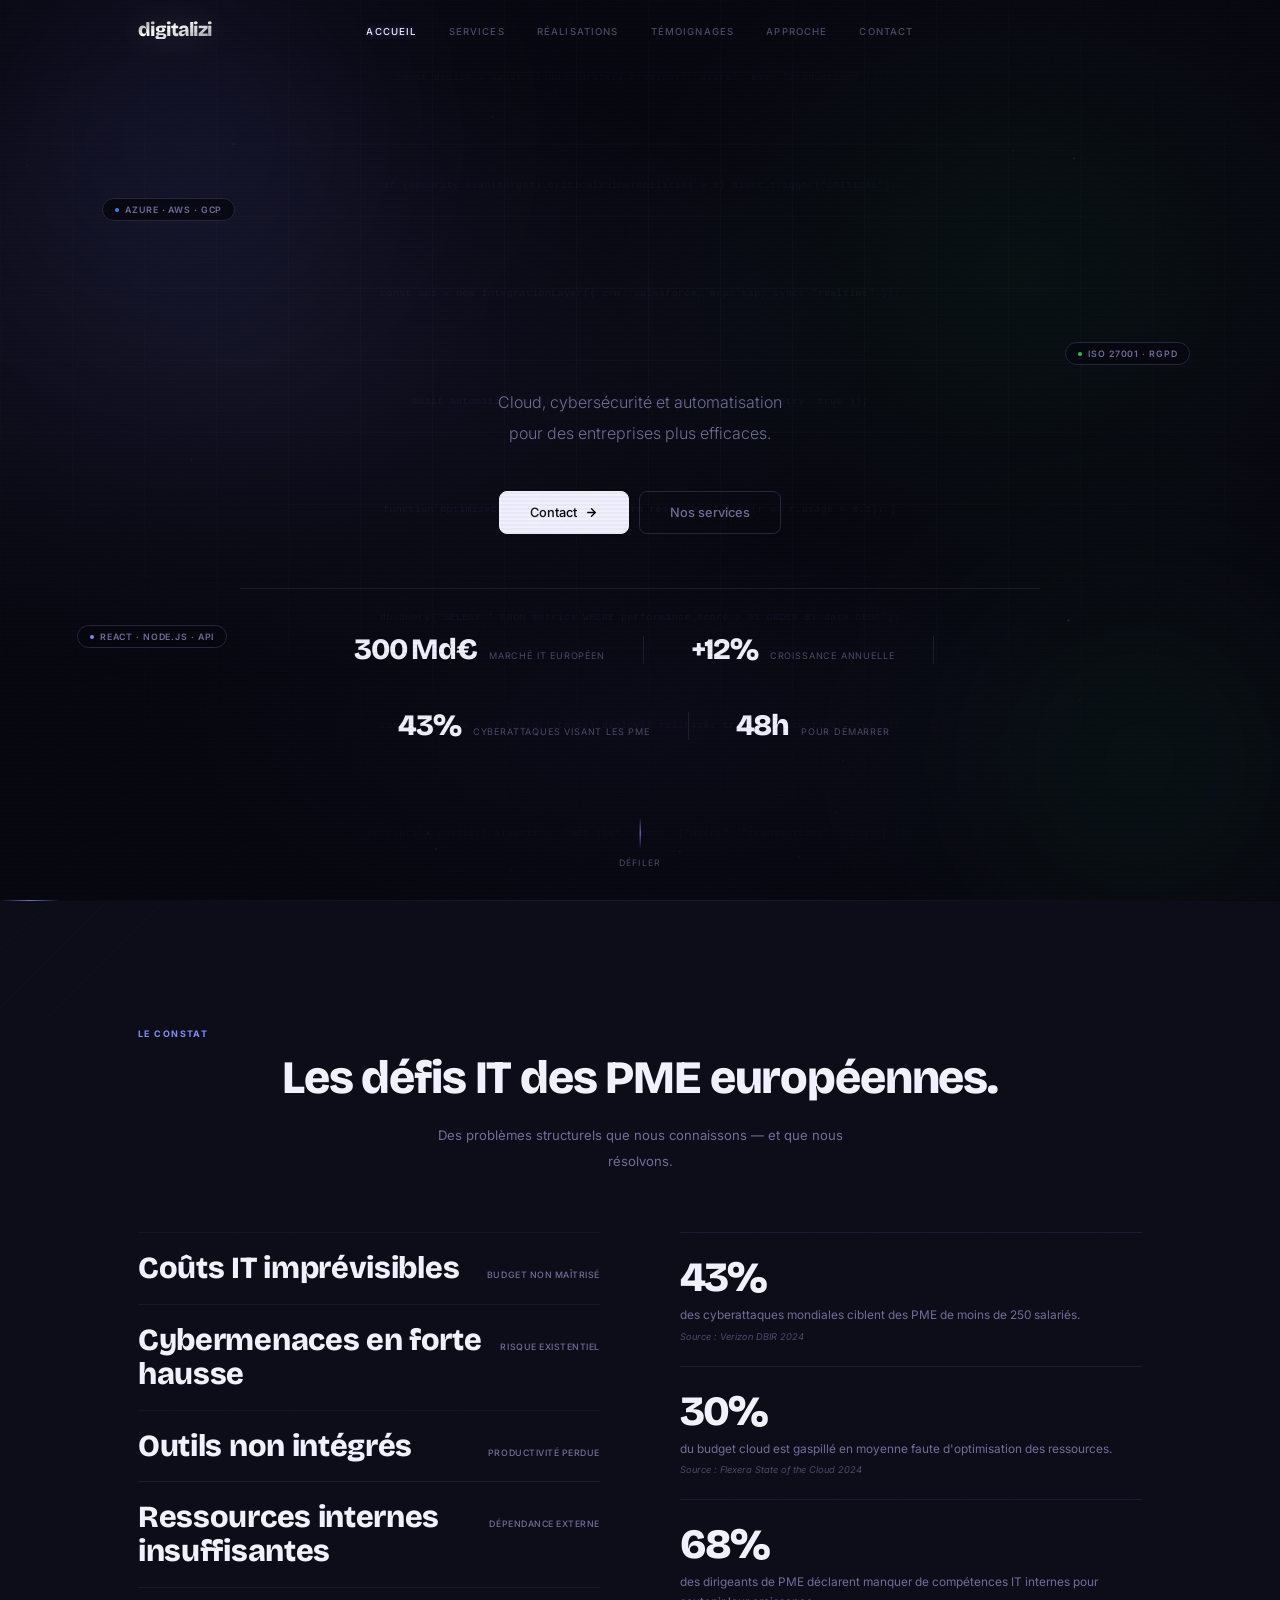
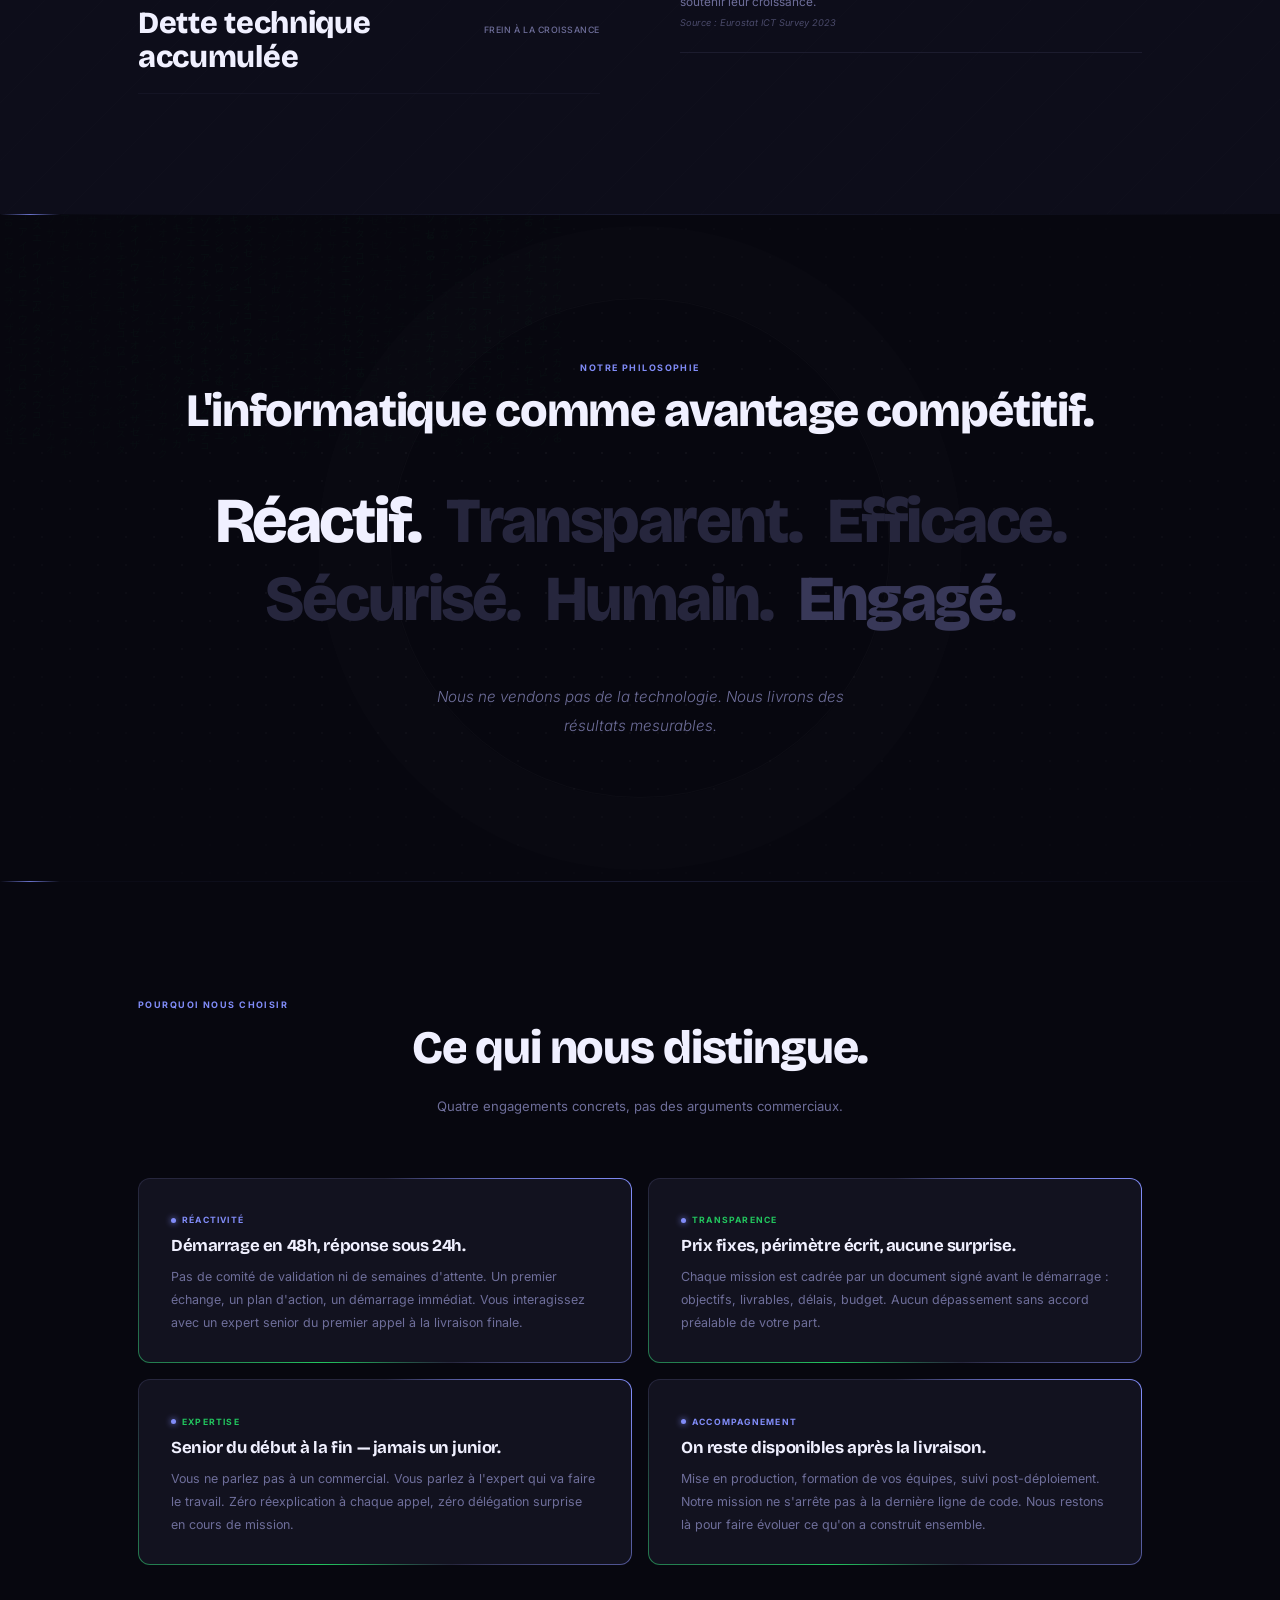
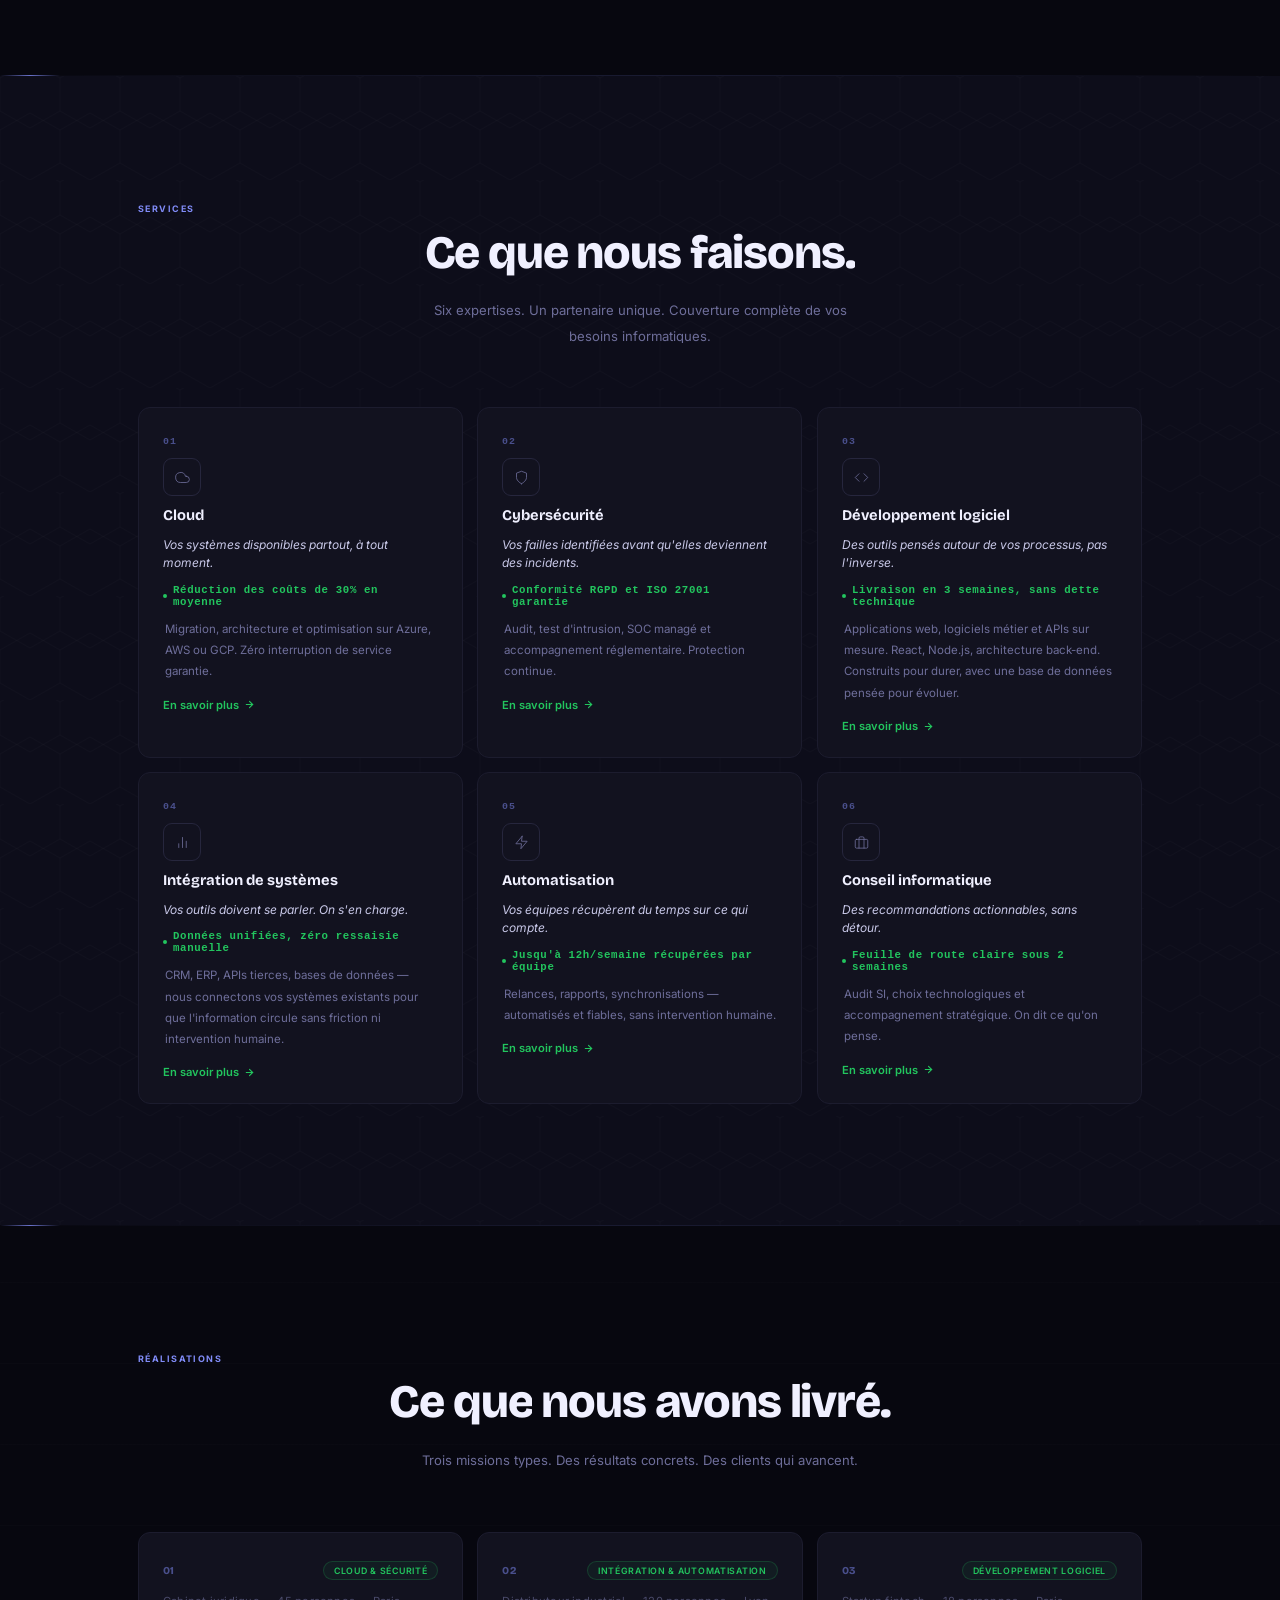
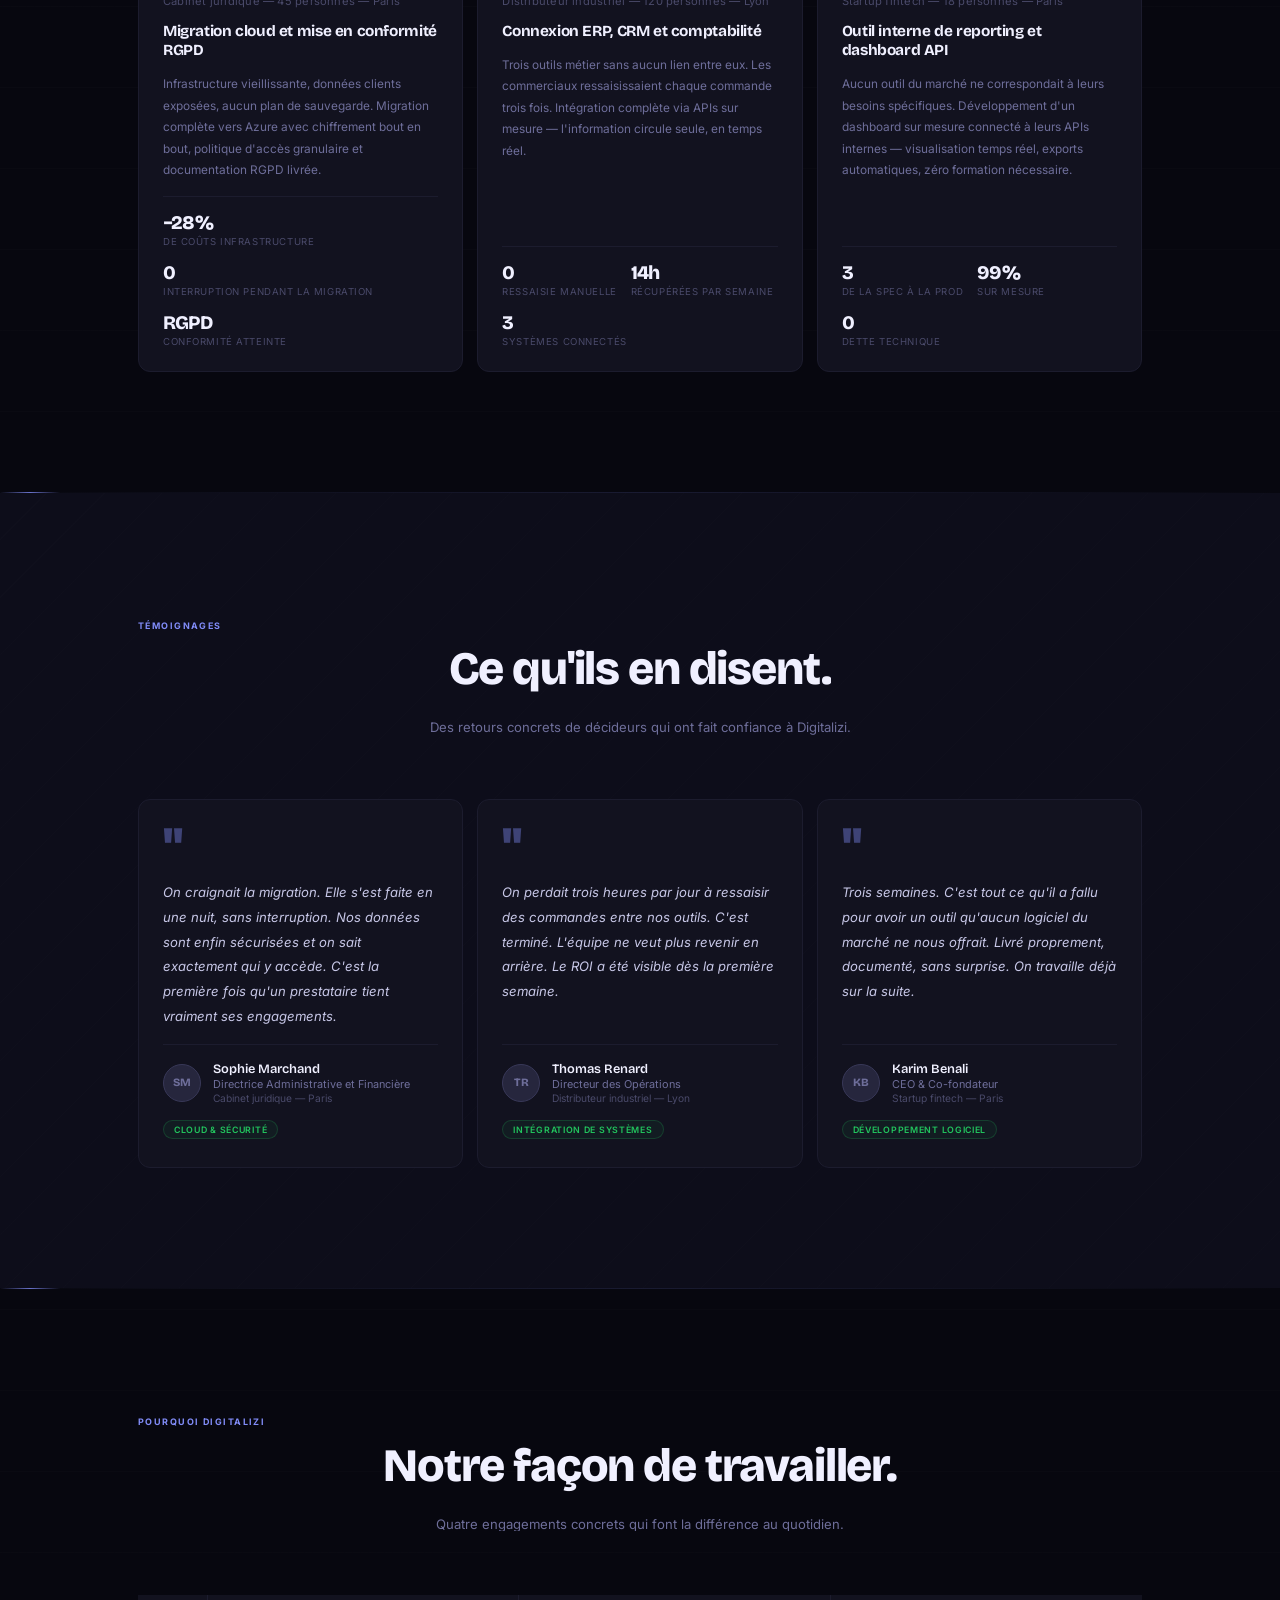
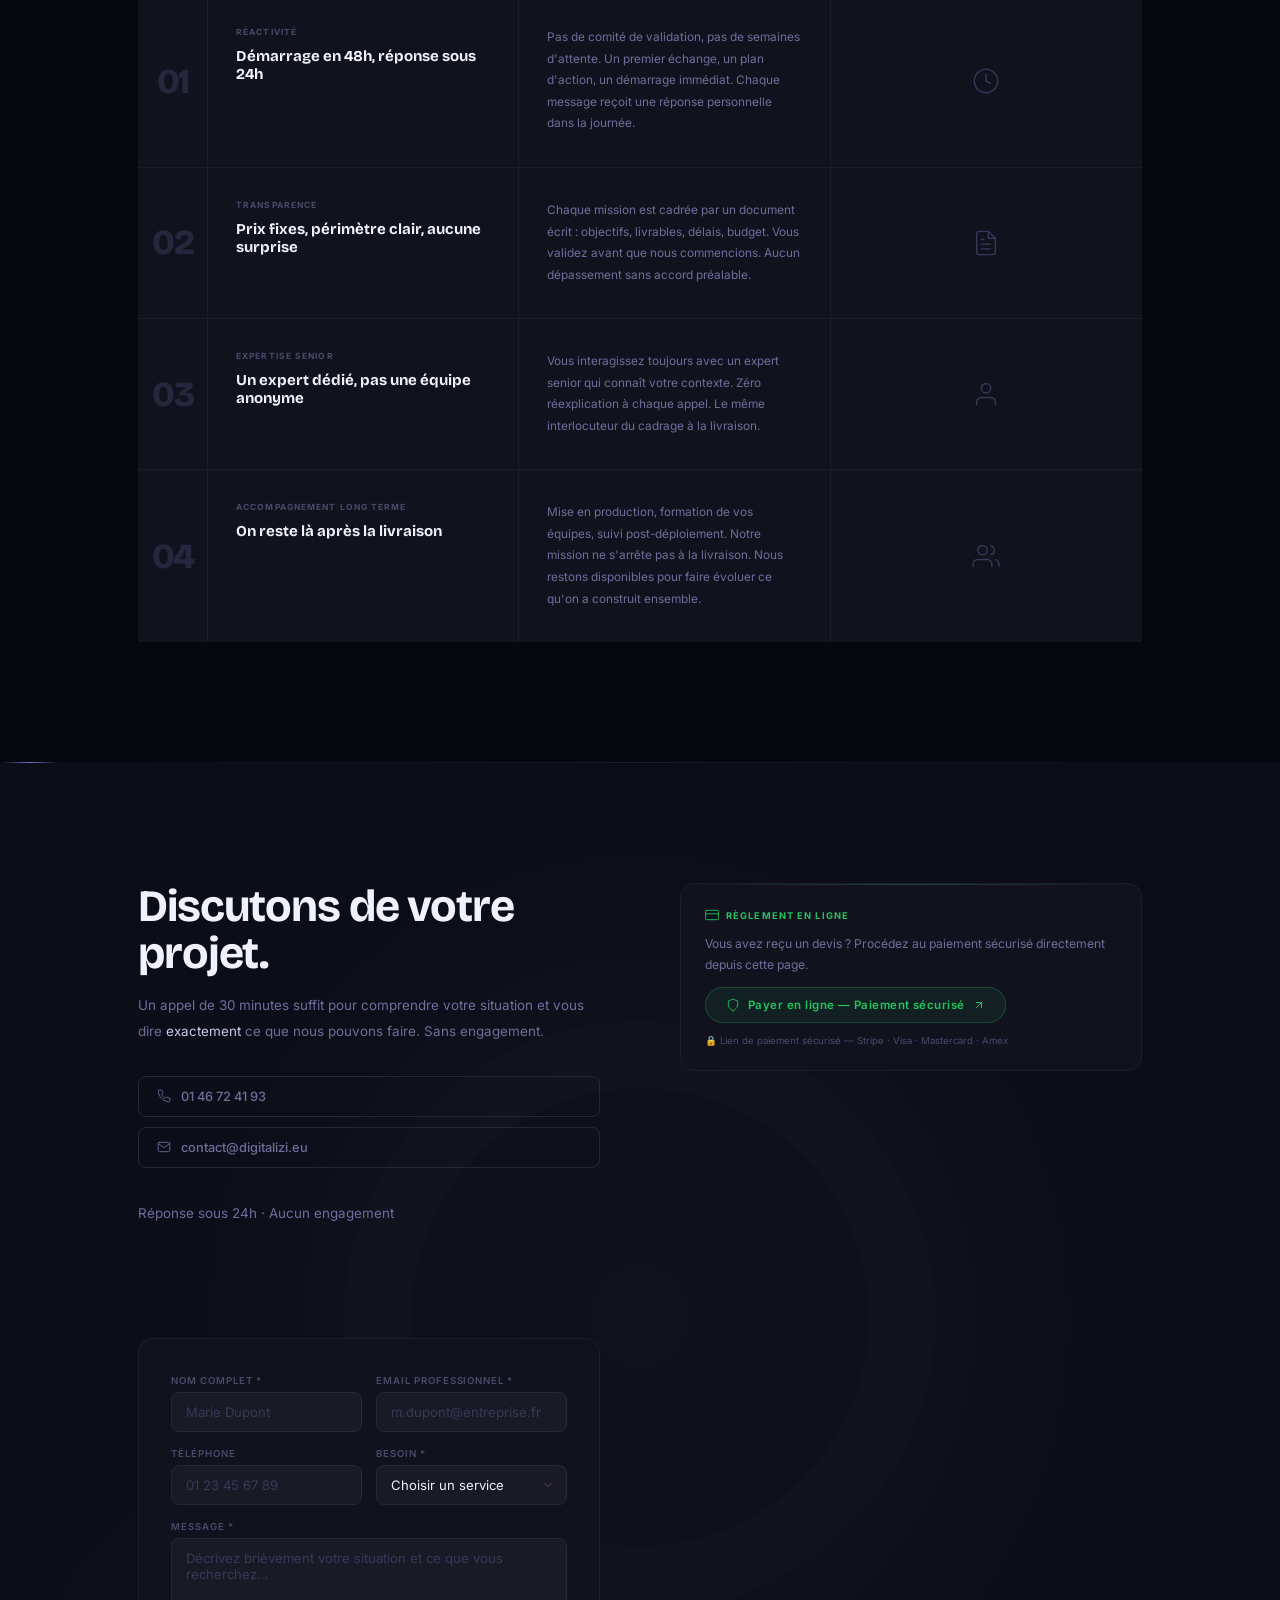
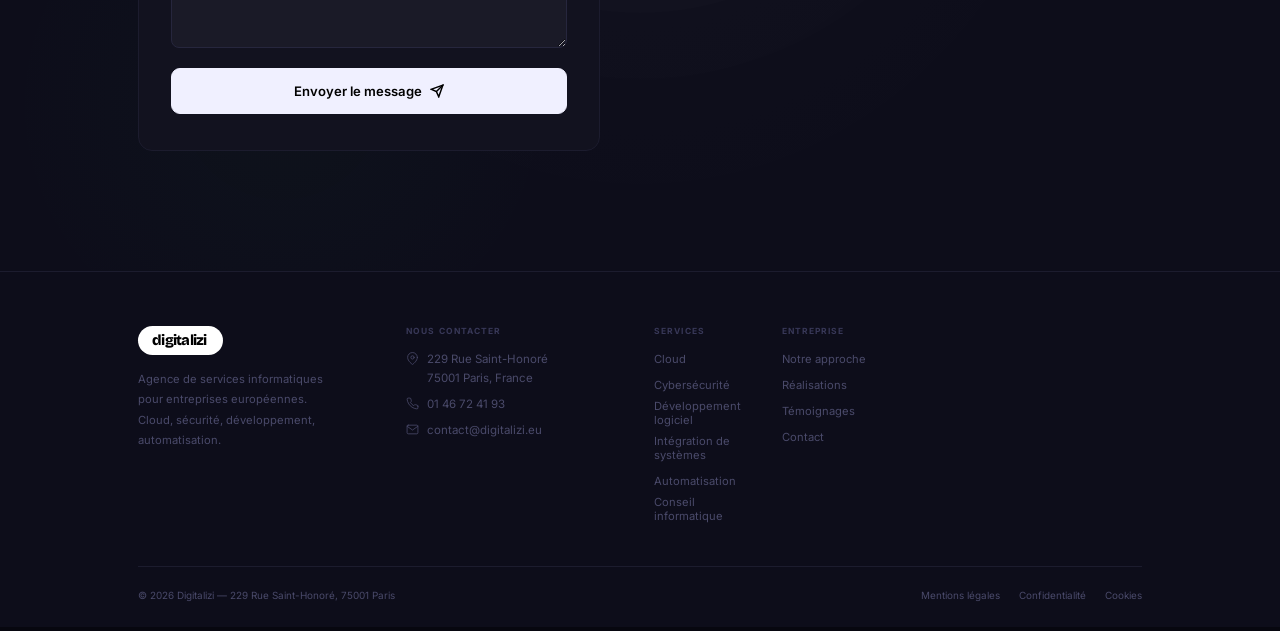
==== commit 6c7f5edb: "Add files via upload" ====
--- a/index.html
+++ b/index.html
@@ -1294,15 +1294,6 @@
 /* ── Hover magnetic sur les boutons ── */
 .btn-magnetic{transition:transform .2s var(--ease),box-shadow .2s}
 
-/* ── Progress bar sections ── */
-.section-progress{
-  position:absolute;bottom:0;left:0;height:1px;width:0;
-  background:linear-gradient(90deg,var(--acc),var(--v));
-  transition:width 1.2s var(--ease);
-  z-index:2;
-}
-section:hover .section-progress{width:100%}
-
 /* ── Data stream sur le hero ── */
 .data-stream{
   position:absolute;top:0;bottom:0;width:1px;
@@ -1365,7 +1356,7 @@
 @keyframes scanlines{0%{background-position:0 0}100%{background-position:0 100px}}
 
 /* ── Halo pulsant sur le hero h1 ── */
-.h1{
+.h1.visible{
   text-shadow:0 0 40px rgba(129,140,248,.0);
   animation:halo-pulse 4s ease-in-out infinite;
 }
@@ -1581,6 +1572,177 @@
   .h1{animation:none;text-shadow:none}
   .stitre{-webkit-text-fill-color:var(--w);background:none}
   .svc-card,.cadre{animation:none}
+}
+
+
+/* ════════════════════════════════════════════════════
+   ANIMATIONS TECH — SECTION SERVICES
+════════════════════════════════════════════════════ */
+
+/* ── Grille services : entrée en stagger 3D ── */
+.svc-grid{perspective:1200px}
+
+/* ── Carte : fond grid-lines au hover ── */
+.svc-card{
+  background-image:none;
+  transition:border-color .22s,transform .35s var(--ease),
+             box-shadow .35s,background .25s,background-image .3s;
+}
+.svc-card:hover{
+  background-image:
+    linear-gradient(rgba(129,140,248,.025) 1px, transparent 1px),
+    linear-gradient(90deg, rgba(129,140,248,.025) 1px, transparent 1px);
+  background-size:22px 22px;
+}
+
+/* ── Coin tech supérieur gauche ── */
+.svc-corner-tl{
+  position:absolute;top:10px;left:10px;
+  width:12px;height:12px;pointer-events:none;
+  border-top:1px solid var(--acc);
+  border-left:1px solid var(--acc);
+  opacity:0;transform:scale(.5);
+  transition:opacity .3s var(--ease),transform .3s var(--ease);
+}
+/* ── Coin tech inférieur droit ── */
+.svc-corner-br{
+  position:absolute;bottom:10px;right:10px;
+  width:12px;height:12px;pointer-events:none;
+  border-bottom:1px solid var(--v);
+  border-right:1px solid var(--v);
+  opacity:0;transform:scale(.5);
+  transition:opacity .3s var(--ease),transform .3s var(--ease);
+}
+.svc-card:hover .svc-corner-tl,
+.svc-card:hover .svc-corner-br{opacity:1;transform:scale(1)}
+
+/* ── Numéro de carte : style terminal ── */
+.svc-num{
+  font-family:monospace;font-size:.62rem;font-weight:700;
+  color:var(--acc);letter-spacing:.1em;
+  opacity:.5;
+  transition:opacity .2s,color .2s;
+}
+.svc-card:hover .svc-num{opacity:1;color:var(--acc)}
+
+/* ── Icône : rotation + glow au hover ── */
+.svc-ico{
+  width:38px;height:38px;border:1px solid var(--l2);border-radius:9px;
+  display:flex;align-items:center;justify-content:center;
+  background:var(--n3);position:relative;overflow:hidden;
+  transition:border-color .25s,transform .35s var(--ease),box-shadow .3s;
+}
+.svc-ico::after{
+  content:'';position:absolute;inset:0;
+  background:radial-gradient(circle at center,rgba(129,140,248,.15),transparent 70%);
+  opacity:0;transition:opacity .3s;
+}
+.svc-card:hover .svc-ico{
+  border-color:var(--acc);
+  transform:scale(1.12) rotate(-6deg);
+  box-shadow:0 0 12px rgba(129,140,248,.3);
+}
+.svc-card:hover .svc-ico::after{opacity:1}
+.svc-ico svg{
+  stroke:var(--t);fill:none;stroke-width:1.3;
+  stroke-linecap:round;stroke-linejoin:round;
+  width:15px;height:15px;
+  transition:stroke .25s,filter .25s;
+}
+.svc-card:hover .svc-ico svg{
+  stroke:var(--w);
+  filter:drop-shadow(0 0 4px rgba(129,140,248,.6));
+}
+
+/* ── Nom de service : slide + glow ── */
+.svc-nom{
+  font-size:.92rem;font-weight:700;color:var(--w);
+  font-family:var(--fh);line-height:1.2;
+  transition:letter-spacing .3s var(--ease),text-shadow .3s;
+}
+.svc-card:hover .svc-nom{
+  letter-spacing:.01em;
+  text-shadow:0 0 20px rgba(129,140,248,.25);
+}
+
+/* ── Bénéfice : indicateur data ── */
+.svc-benef{
+  display:inline-flex;align-items:center;gap:6px;
+  font-size:.67rem;font-weight:600;
+  font-family:monospace;letter-spacing:.06em;
+  position:relative;
+}
+.svc-benef::after{
+  content:'▮';font-size:.5rem;
+  animation:cursor-blink .8s step-end infinite;
+  margin-left:2px;opacity:0;
+  transition:opacity .2s;
+}
+.svc-card:hover .svc-benef::after{opacity:.7}
+@keyframes cursor-blink{0%,100%{opacity:.7}50%{opacity:0}}
+
+/* ── Desc : lignes de code style ── */
+.svc-desc{
+  font-size:.72rem;color:var(--t);line-height:1.85;
+  border-left:2px solid transparent;
+  padding-left:0;
+  transition:border-color .3s,padding-left .3s var(--ease),color .3s;
+}
+.svc-card:hover .svc-desc{
+  border-color:var(--l3);
+  padding-left:8px;
+  color:var(--w2);
+}
+
+/* ── Data pulse : ligne horizontale animée ── */
+.svc-pulse{
+  position:absolute;bottom:0;left:0;right:0;height:1px;
+  background:linear-gradient(90deg,transparent,var(--acc),var(--v),transparent);
+  transform:scaleX(0);transform-origin:left;
+  transition:transform .5s var(--ease);
+}
+.svc-card:hover .svc-pulse{transform:scaleX(1)}
+
+/* ── Particle burst sur l'icone ── */
+.svc-spark{
+  position:absolute;
+  width:3px;height:3px;border-radius:50%;
+  pointer-events:none;opacity:0;
+  animation:spark-out .5s ease-out forwards;
+}
+@keyframes spark-out{
+  0%{opacity:1;transform:translate(0,0) scale(1)}
+  100%{opacity:0;transform:var(--spark-dir) scale(0)}
+}
+
+/* ── Hover : fond noise animé ── */
+.svc-card::after{
+  content:'';position:absolute;left:0;top:0;bottom:0;width:2px;
+  background:linear-gradient(180deg,transparent,var(--v),transparent);
+  transform:scaleY(0);transform-origin:center;
+  transition:transform .34s var(--ease);
+}
+.svc-card:hover::after{transform:scaleY(1)}
+
+/* ── Counter badge sur la carte ── */
+.svc-count-badge{
+  position:absolute;top:12px;right:14px;
+  font-family:monospace;font-size:.52rem;
+  color:var(--t2);letter-spacing:.08em;
+  opacity:0;transform:translateY(-4px);
+  transition:opacity .3s,transform .3s var(--ease);
+}
+.svc-card:hover .svc-count-badge{opacity:1;transform:translateY(0)}
+
+/* ── Responsive ── */
+@media(max-width:640px){
+  .svc-card:hover{background-image:none}
+  .svc-corner-tl,.svc-corner-br{display:none}
+}
+@media(prefers-reduced-motion:reduce){
+  .svc-card:hover .svc-ico{transform:scale(1.04);box-shadow:none}
+  .svc-card:hover .svc-nom{letter-spacing:normal;text-shadow:none}
+  .svc-benef::after{display:none}
 }
 
 </style>
@@ -1813,6 +1975,11 @@
     <div class="svc-grid rvg">
 
       <div class="svc-card rv" data-color="cloud">
+        
+        <div class="svc-corner-tl"></div>
+        <div class="svc-corner-br"></div>
+        <div class="svc-pulse"></div>
+        <div class="svc-count-badge">SVC_001</div>
         <div class="svc-num">01</div>
         <div class="svc-ico">
           <svg viewBox="0 0 24 24"><path d="M18 10h-1.26A8 8 0 109 20h9a5 5 0 000-10z"/></svg>
@@ -1826,6 +1993,11 @@
       </div>
 
       <div class="svc-card rv-r" data-color="cyber">
+        
+        <div class="svc-corner-tl"></div>
+        <div class="svc-corner-br"></div>
+        <div class="svc-pulse"></div>
+        <div class="svc-count-badge">SVC_002</div>
         <div class="svc-num">02</div>
         <div class="svc-ico">
           <svg viewBox="0 0 24 24"><path d="M12 22s8-4 8-10V5l-8-3-8 3v7c0 6 8 10 8 10z"/></svg>
@@ -1839,6 +2011,11 @@
       </div>
 
       <div class="svc-card rv" data-color="dev">
+        
+        <div class="svc-corner-tl"></div>
+        <div class="svc-corner-br"></div>
+        <div class="svc-pulse"></div>
+        <div class="svc-count-badge">SVC_003</div>
         <div class="svc-num">03</div>
         <div class="svc-ico">
           <svg viewBox="0 0 24 24"><polyline points="16 18 22 12 16 6"/><polyline points="8 6 2 12 8 18"/></svg>
@@ -1852,6 +2029,11 @@
       </div>
 
       <div class="svc-card rv-r" data-color="integration">
+        
+        <div class="svc-corner-tl"></div>
+        <div class="svc-corner-br"></div>
+        <div class="svc-pulse"></div>
+        <div class="svc-count-badge">SVC_004</div>
         <div class="svc-num">04</div>
         <div class="svc-ico">
           <svg viewBox="0 0 24 24"><path d="M18 20V10"/><path d="M12 20V4"/><path d="M6 20v-6"/></svg>
@@ -1865,6 +2047,11 @@
       </div>
 
       <div class="svc-card rv" data-color="auto">
+        
+        <div class="svc-corner-tl"></div>
+        <div class="svc-corner-br"></div>
+        <div class="svc-pulse"></div>
+        <div class="svc-count-badge">SVC_005</div>
         <div class="svc-num">05</div>
         <div class="svc-ico">
           <svg viewBox="0 0 24 24"><polygon points="13 2 3 14 12 14 11 22 21 10 12 10 13 2"/></svg>
@@ -1878,6 +2065,11 @@
       </div>
 
       <div class="svc-card rv-r" data-color="conseil">
+        
+        <div class="svc-corner-tl"></div>
+        <div class="svc-corner-br"></div>
+        <div class="svc-pulse"></div>
+        <div class="svc-count-badge">SVC_006</div>
         <div class="svc-num">06</div>
         <div class="svc-ico">
           <svg viewBox="0 0 24 24"><rect x="2" y="7" width="20" height="14" rx="2" ry="2"/><path d="M16 21V5a2 2 0 00-2-2h-4a2 2 0 00-2 2v16"/></svg>
@@ -2257,7 +2449,9 @@
 setTimeout(()=>{
   const logo=document.getElementById('nav-logo');
   if(logo)logo.classList.add('logo-revealed');
-},400);
+  const h1=document.querySelector('.h1');
+  if(h1)h1.classList.add('visible');
+},1400);
 const sections = document.querySelectorAll('section[id]');
 const navLinks = document.querySelectorAll('.nav-links a');
 function updateActive(){
@@ -3107,26 +3301,165 @@
     });
   }
 
-  /* ── Spotlight effect sur la section contact ── */
-  if(!nM&&!isTouch){
-    const contactSec=document.querySelector('.contact-sec');
-    if(contactSec){
-      contactSec.addEventListener('mousemove',e=>{
-        const r=contactSec.getBoundingClientRect();
-        const x=((e.clientX-r.left)/r.width*100).toFixed(1);
-        const y=((e.clientY-r.top)/r.height*100).toFixed(1);
-        contactSec.style.backgroundImage=`
-          radial-gradient(circle 300px at ${x}% ${y}%, rgba(129,140,248,.06) 0%, transparent 70%),
-          radial-gradient(ellipse 58% 72% at 50% 50%,rgba(255,255,255,.018) 0%,transparent 65%),
-          radial-gradient(ellipse 36% 40% at 22% 85%,rgba(34,197,94,.028) 0%,transparent 60%)
+
+})();
+
+
+/* ════════════════════════════════════════════════════
+   ANIMATIONS TECH — SERVICES JS
+════════════════════════════════════════════════════ */
+(function(){
+  const nM=window.matchMedia('(prefers-reduced-motion:reduce)').matches;
+  const isTouch=window.matchMedia('(pointer:coarse)').matches;
+
+  /* ── Entrée stagger 3D des cartes ── */
+  const svcGrid = document.querySelector('.svc-grid');
+  if(svcGrid && !nM){
+    const cards = [...svcGrid.querySelectorAll('.svc-card')];
+    cards.forEach((card,i)=>{
+      card.style.opacity='0';
+      card.style.transform='translateY(40px) rotateX(8deg)';
+      card.style.transition=`opacity .6s var(--ease) ${i*.08}s, transform .6s var(--ease) ${i*.08}s`;
+    });
+    const gridObs = new IntersectionObserver(entries=>{
+      if(!entries[0].isIntersecting) return;
+      cards.forEach((card,i)=>{
+        setTimeout(()=>{
+          card.style.opacity='1';
+          card.style.transform='none';
+        }, i*80);
+      });
+      gridObs.disconnect();
+    },{threshold:.1});
+    gridObs.observe(svcGrid);
+  }
+
+  /* ── Spark burst sur icône au hover ── */
+  if(!isTouch && !nM){
+    document.querySelectorAll('.svc-card').forEach(card=>{
+      const ico = card.querySelector('.svc-ico');
+      if(!ico) return;
+      const colors = ['var(--acc)','var(--v)','rgba(255,255,255,.6)'];
+      const dirs = [
+        'translate(-14px,-14px)',
+        'translate(14px,-14px)',
+        'translate(-14px,14px)',
+        'translate(14px,14px)',
+        'translate(0,-18px)',
+        'translate(0,18px)',
+      ];
+      let sparked = false;
+      card.addEventListener('mouseenter',()=>{
+        if(sparked) return;
+        sparked = true;
+        dirs.forEach((dir,i)=>{
+          const spark = document.createElement('div');
+          spark.className = 'svc-spark';
+          spark.style.cssText=`
+            background:${colors[i%colors.length]};
+            left:${ico.offsetLeft + ico.offsetWidth/2 - 1.5}px;
+            top:${ico.offsetTop + ico.offsetHeight/2 - 1.5}px;
+            --spark-dir:${dir};
+            animation-delay:${i*30}ms;
+          `;
+          card.appendChild(spark);
+          setTimeout(()=>spark.remove(), 600);
+        });
+        setTimeout(()=>{sparked=false;}, 800);
+      });
+    });
+  }
+
+  /* ── Mouse spotlight dans chaque carte ── */
+  if(!isTouch){
+    document.querySelectorAll('.svc-card').forEach(card=>{
+      card.addEventListener('mousemove',e=>{
+        const r = card.getBoundingClientRect();
+        const x = ((e.clientX-r.left)/r.width*100).toFixed(1);
+        const y = ((e.clientY-r.top)/r.height*100).toFixed(1);
+        card.style.setProperty('--mx', x+'%');
+        card.style.setProperty('--my', y+'%');
+        card.style.backgroundImage=`
+          radial-gradient(circle 80px at ${x}% ${y}%, rgba(129,140,248,.08), transparent 70%),
+          linear-gradient(rgba(129,140,248,.022) 1px, transparent 1px),
+          linear-gradient(90deg, rgba(129,140,248,.022) 1px, transparent 1px)
         `;
+        card.style.backgroundSize=`auto, 22px 22px, 22px 22px`;
       });
-      contactSec.addEventListener('mouseleave',()=>{
-        contactSec.style.backgroundImage='';
+      card.addEventListener('mouseleave',()=>{
+        card.style.backgroundImage='';
+        card.style.backgroundSize='';
       });
-    }
+    });
   }
 
+  /* ── Typage progressif du svc-benef au hover ── */
+  if(!nM && !isTouch){
+    document.querySelectorAll('.svc-card').forEach(card=>{
+      const benef = card.querySelector('.svc-benef');
+      if(!benef) return;
+      const orig = benef.textContent.trim();
+      let timer = null;
+      card.addEventListener('mouseenter',()=>{
+        let i=0;
+        clearInterval(timer);
+        benef.textContent='';
+        timer = setInterval(()=>{
+          benef.textContent += orig[i] || '';
+          i++;
+          if(i>=orig.length) clearInterval(timer);
+        }, 22);
+      });
+      card.addEventListener('mouseleave',()=>{
+        clearInterval(timer);
+        benef.textContent = orig;
+      });
+    });
+  }
+
+  /* ── Scan horizontal au hover ── */
+  if(!nM){
+    document.querySelectorAll('.svc-card').forEach(card=>{
+      const scan = document.createElement('div');
+      scan.style.cssText=`
+        position:absolute;left:0;right:0;height:1px;top:-2px;
+        background:linear-gradient(90deg,transparent,rgba(129,140,248,.7),rgba(34,197,94,.5),transparent);
+        pointer-events:none;z-index:3;opacity:0;transition:none;
+      `;
+      card.appendChild(scan);
+      card.addEventListener('mouseenter',()=>{
+        scan.style.opacity='1';
+        scan.style.top='-2px';
+        scan.style.transition='none';
+        requestAnimationFrame(()=>{
+          scan.style.transition='top .5s var(--ease), opacity .1s';
+          scan.style.top='102%';
+          setTimeout(()=>{scan.style.opacity='0'; scan.style.top='-2px';},520);
+        });
+      });
+    });
+  }
+
+  /* ── Compteur de caractères en temps réel sur la desc ── */
+  if(!isTouch){
+    document.querySelectorAll('.svc-card').forEach((card,idx)=>{
+      const badge = card.querySelector('.svc-count-badge');
+      if(!badge) return;
+      const num = String(idx+1).padStart(3,'0');
+      let dots=0, timer=null;
+      card.addEventListener('mouseenter',()=>{
+        timer=setInterval(()=>{
+          dots=(dots+1)%4;
+          badge.textContent=`SVC_0${idx+1} ${'·'.repeat(dots+1)}`;
+        },300);
+      });
+      card.addEventListener('mouseleave',()=>{
+        clearInterval(timer);
+        dots=0;
+        badge.textContent=`SVC_00${idx+1}`;
+      });
+    });
+  }
 
 })();
 
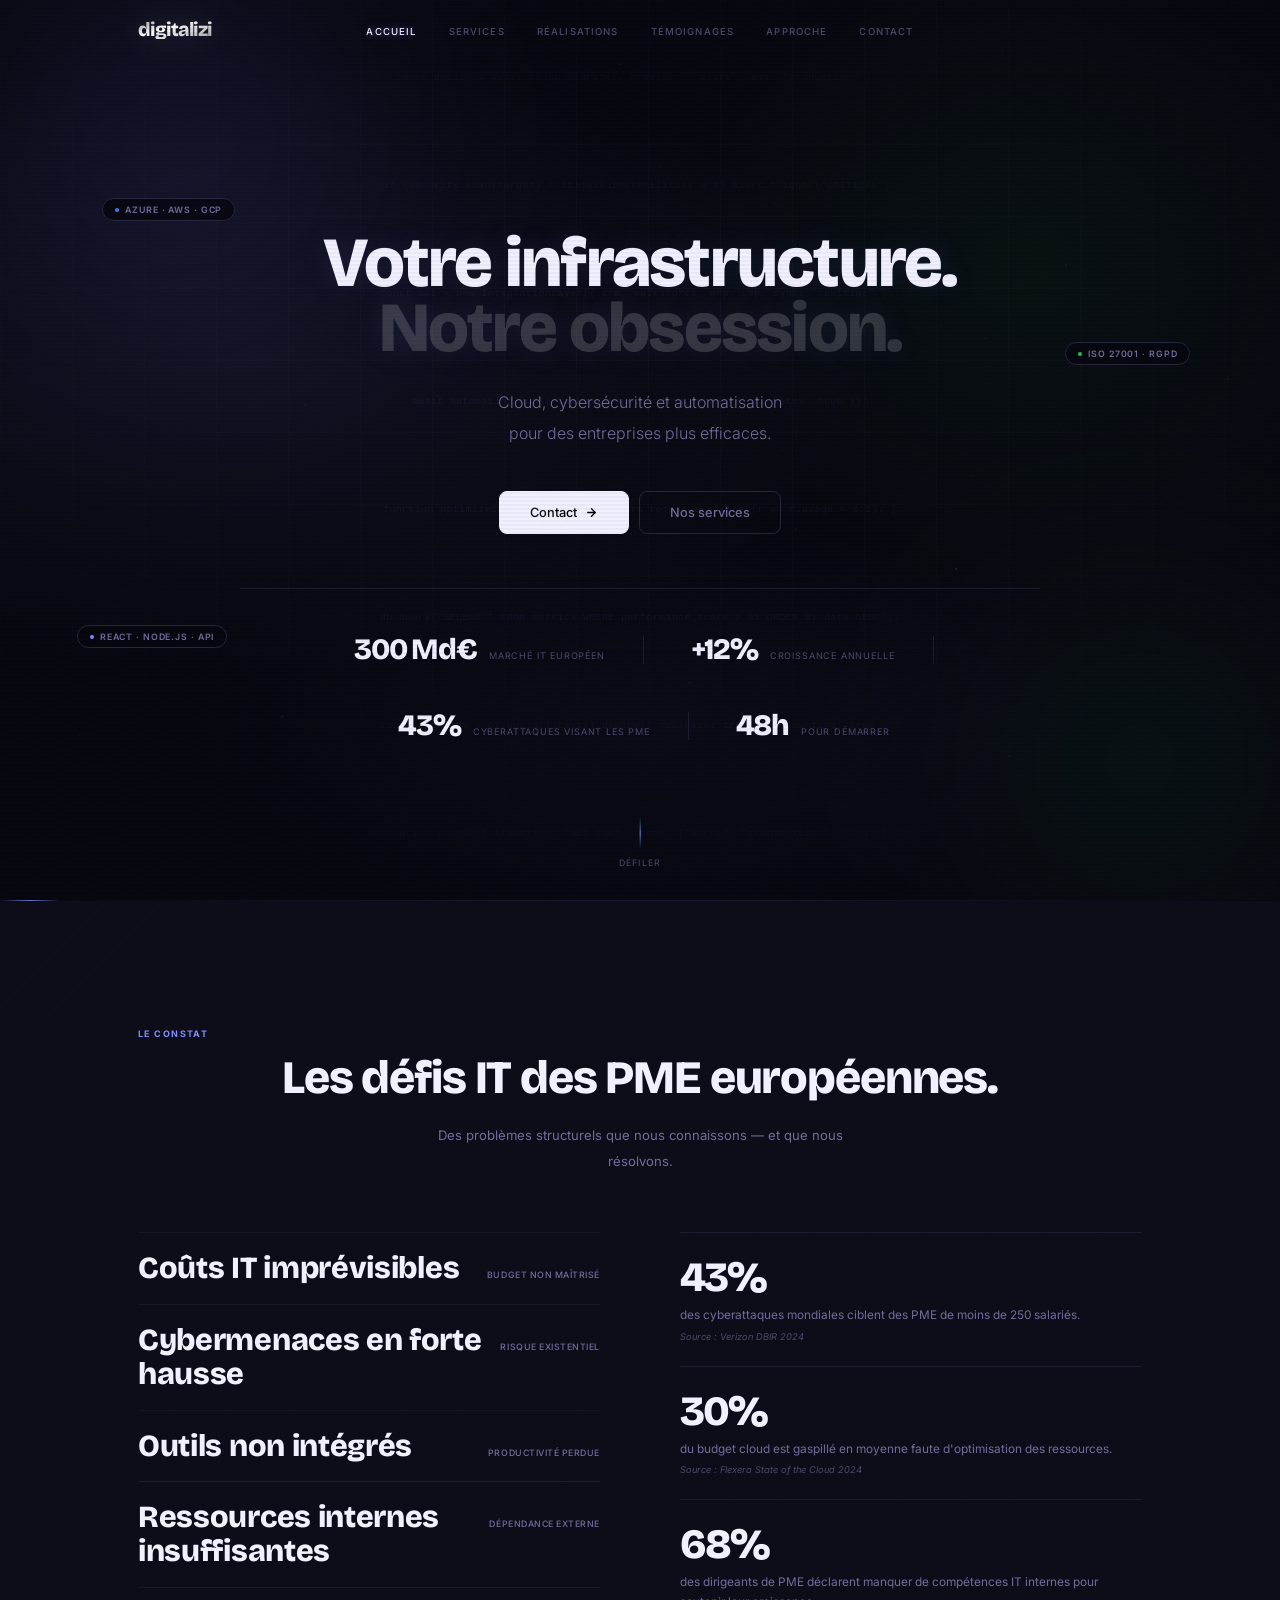
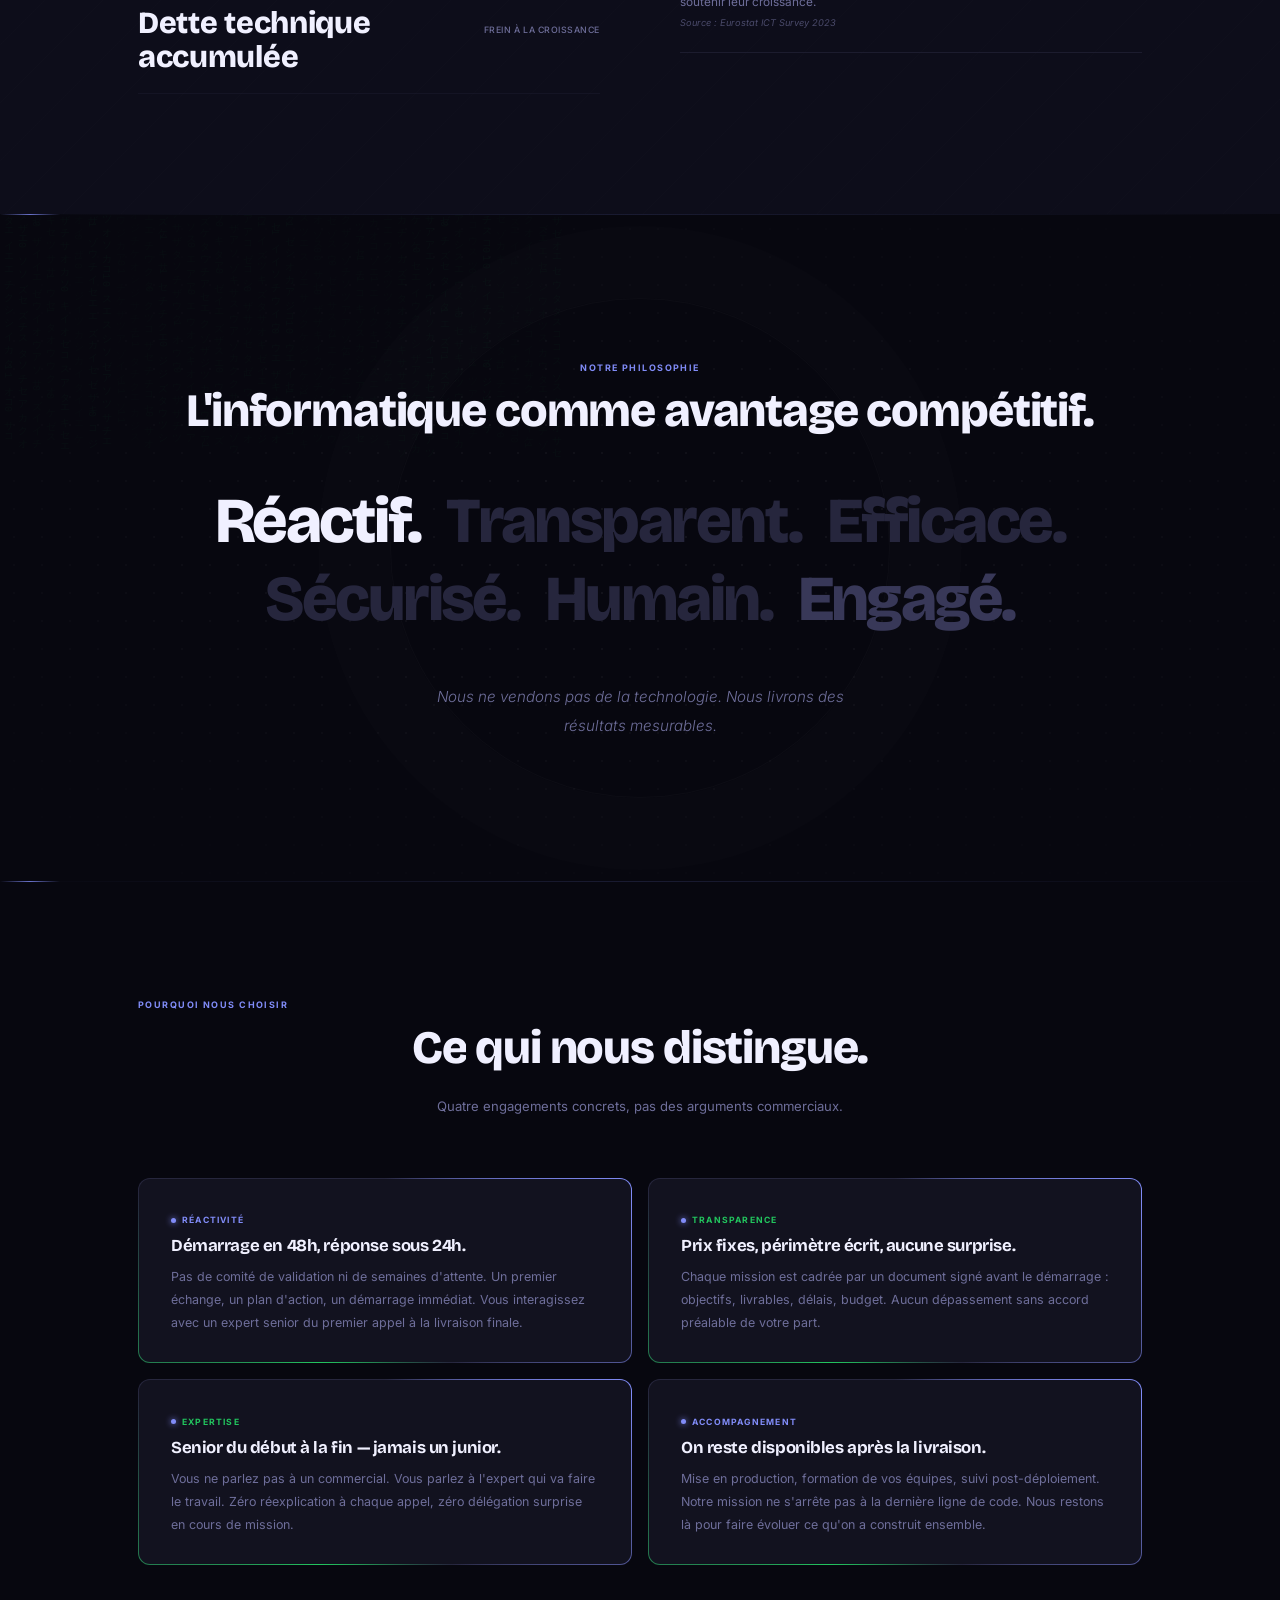
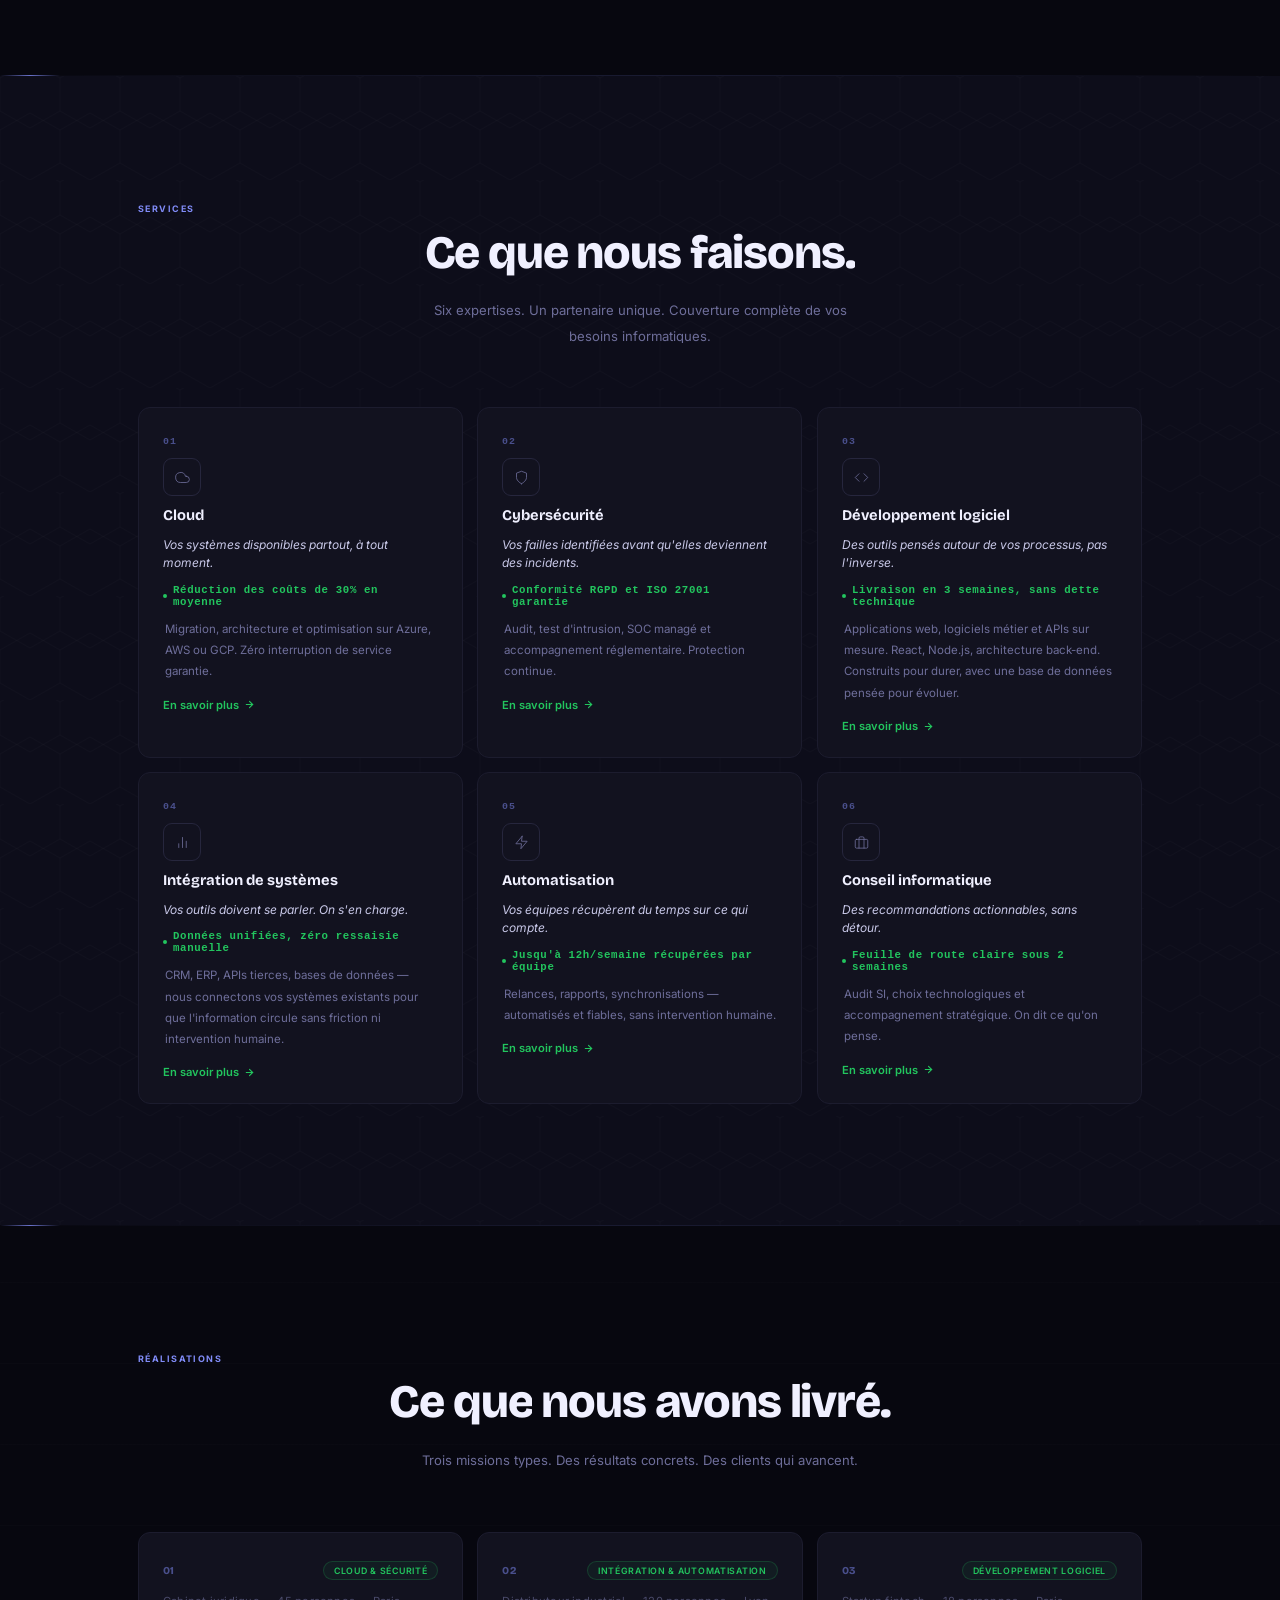
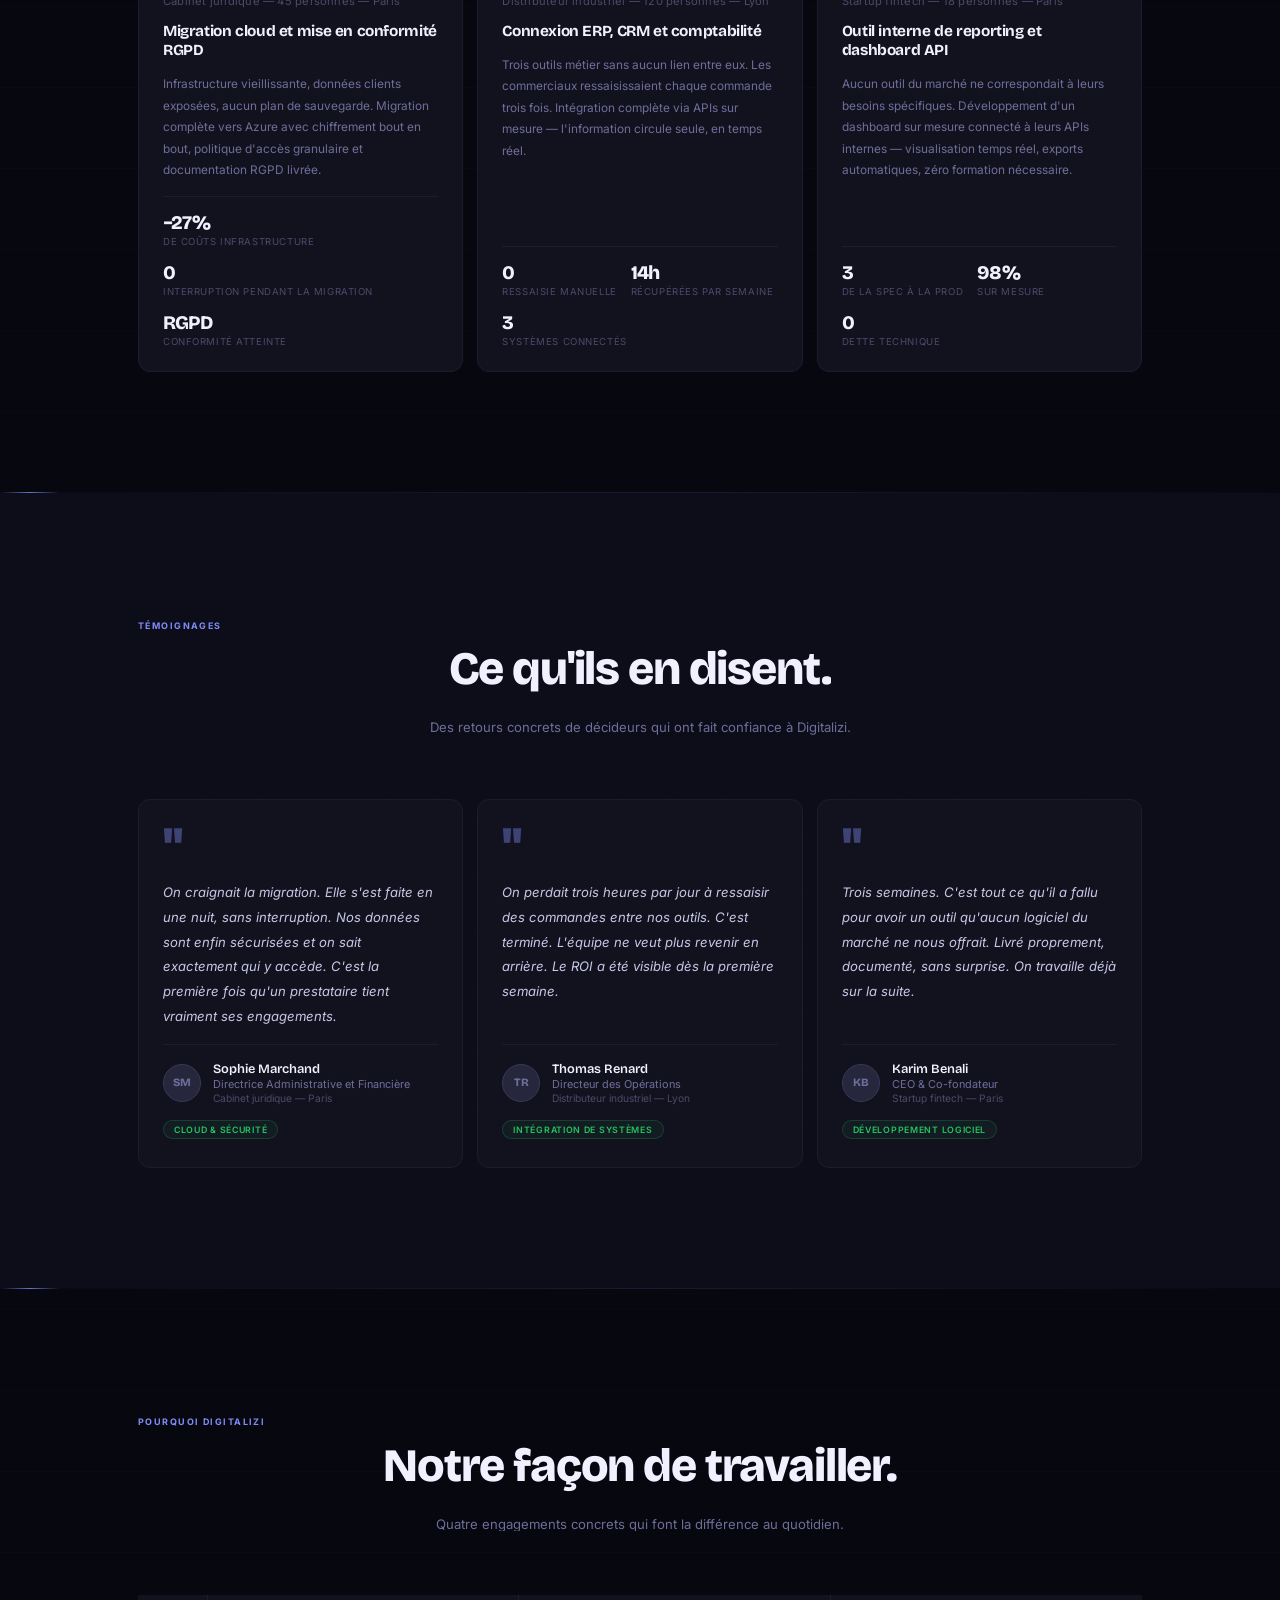
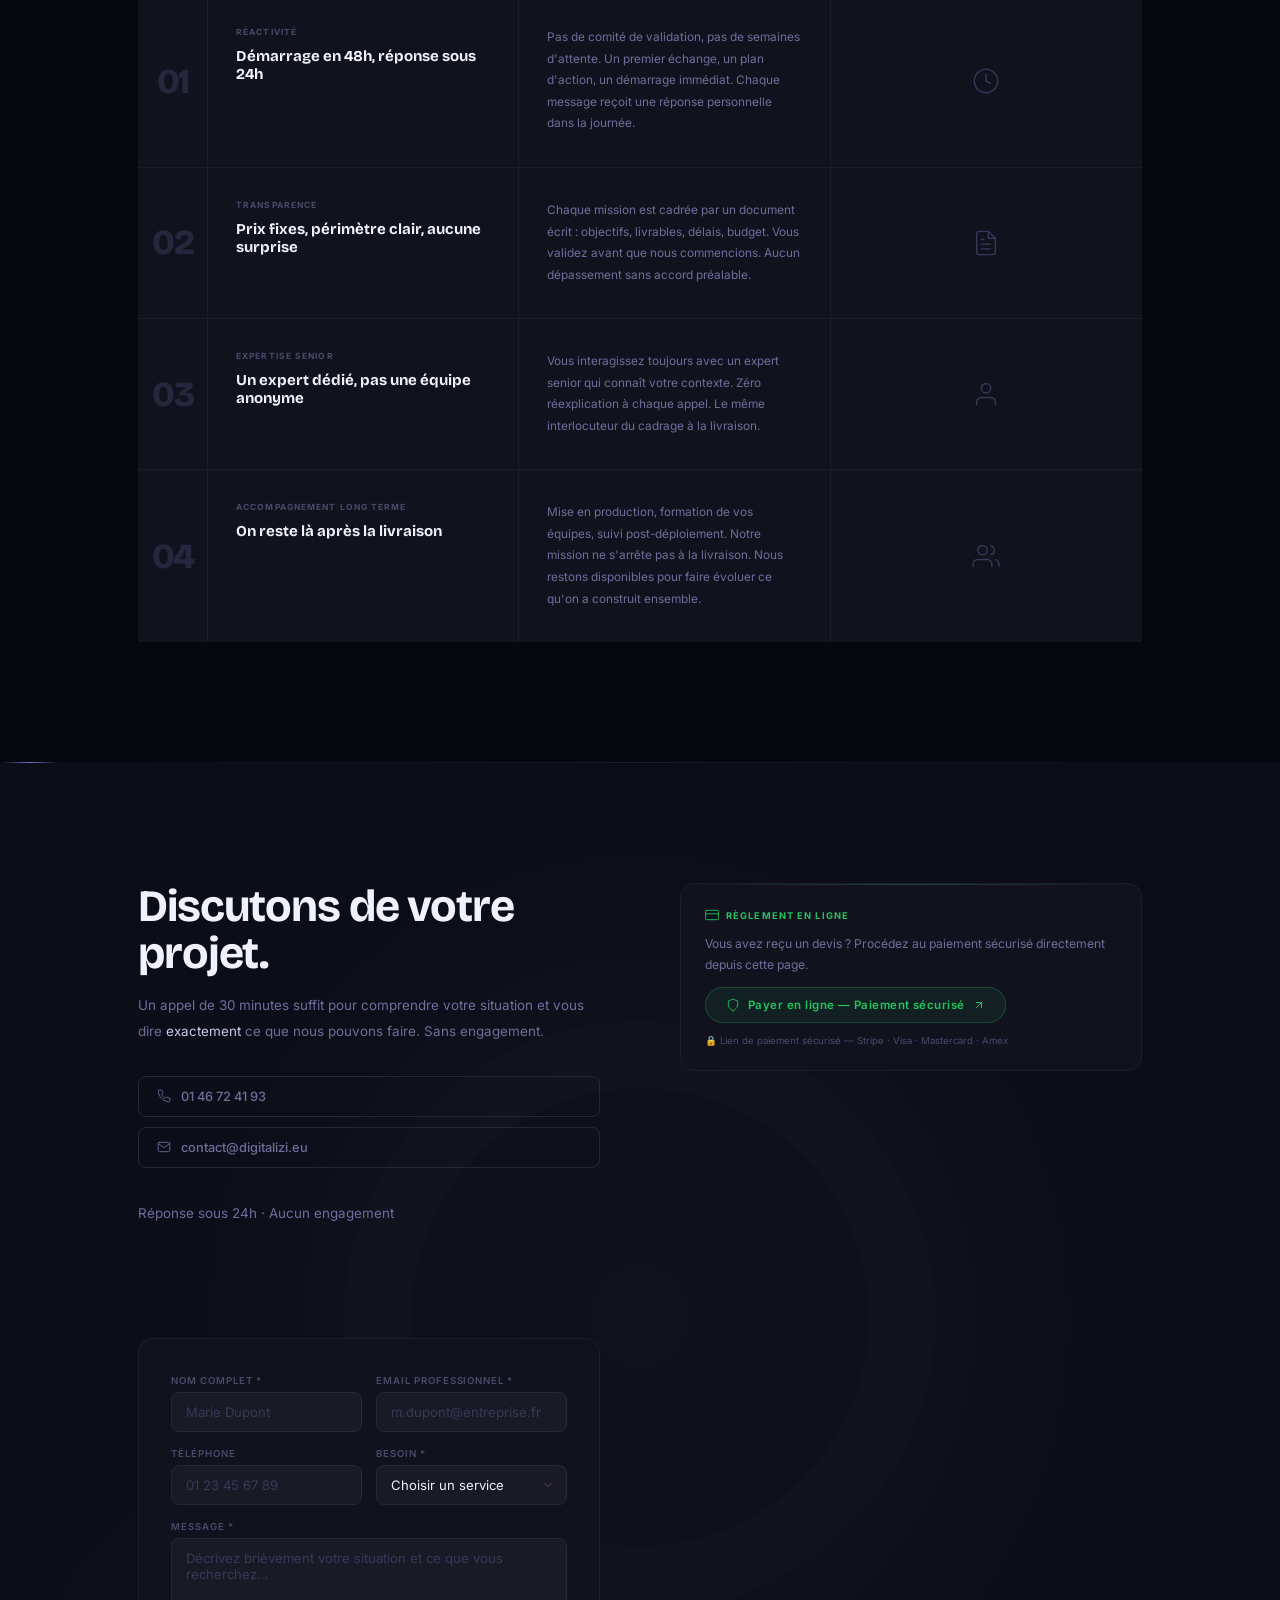
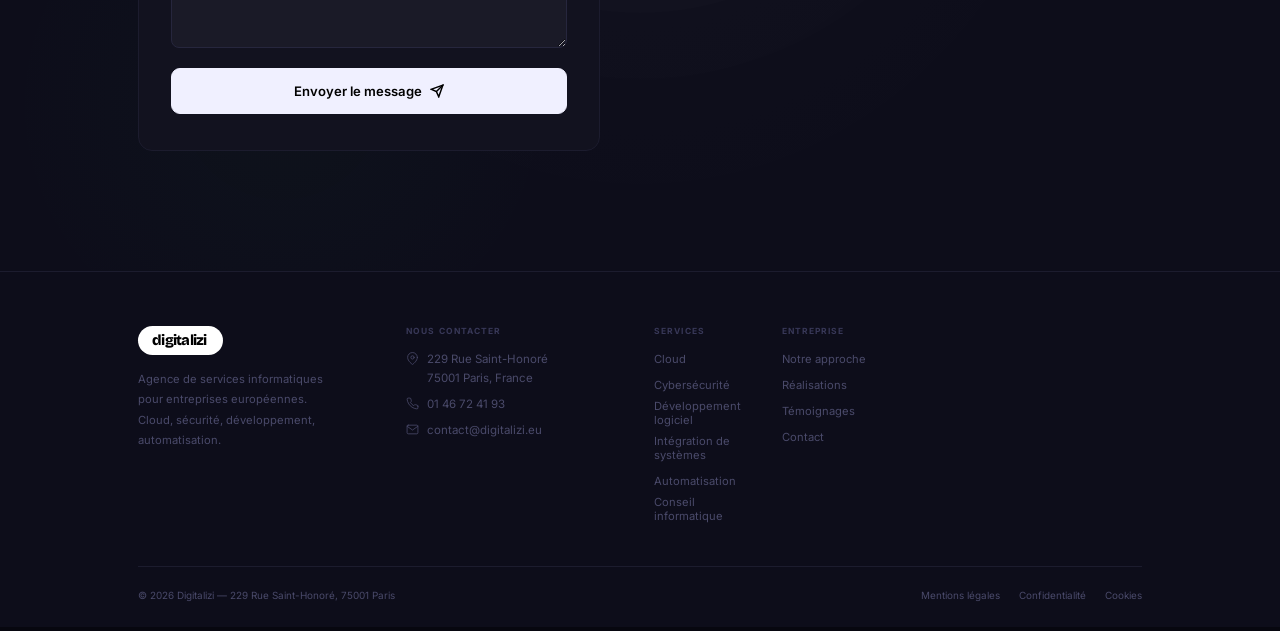
==== commit 3edcbe70: "Add files via upload" ====
--- a/index.html
+++ b/index.html
@@ -1196,7 +1196,6 @@
 
 /* ── Glitch sur le titre h1 au hover ── */
 .h1{position:relative}
-.h1:hover{animation:glitch-main .4s var(--ease)}
 @keyframes glitch-main{
   0%,100%{transform:none;filter:none}
   20%{transform:translate(-2px,1px);filter:hue-rotate(90deg)}
@@ -1355,14 +1354,9 @@
 }
 @keyframes scanlines{0%{background-position:0 0}100%{background-position:0 100px}}
 
-/* ── Halo pulsant sur le hero h1 ── */
+/* ── Halo pulsant sur le hero h1 — text-shadow uniquement, pas d'animation ── */
 .h1.visible{
-  text-shadow:0 0 40px rgba(129,140,248,.0);
-  animation:halo-pulse 4s ease-in-out infinite;
-}
-@keyframes halo-pulse{
-  0%,100%{text-shadow:0 0 20px rgba(129,140,248,.0)}
-  50%{text-shadow:0 0 40px rgba(129,140,248,.15),0 0 80px rgba(34,197,94,.08)}
+  text-shadow:0 0 30px rgba(129,140,248,.12),0 0 60px rgba(34,197,94,.06);
 }
 
 /* ── Particles flottantes CSS sur la section problème ── */
@@ -1569,7 +1563,6 @@
   body::before,.matrix-col,.laser-sweep,.halo-pulse,.badge-orbit,
   .vel-bar,body::after{display:none !important}
   .nav-logo{animation:none}
-  .h1{animation:none;text-shadow:none}
   .stitre{-webkit-text-fill-color:var(--w);background:none}
   .svc-card,.cadre{animation:none}
 }
@@ -2999,46 +2992,6 @@
   },{passive:true});
 })();
 
-/* ── Compteur avec effet scramble sur les chiffres ── */
-(function(){
-  if(noMotionAnim)return;
-  const chars='0123456789';
-  function scramble(el, finalVal, duration){
-    const raw=el.dataset.orig||el.textContent.trim();
-    el.dataset.orig=raw;
-    const num=parseFloat(raw.replace(/[^0-9.]/g,''));
-    if(isNaN(num)||num===0)return;
-    const prefix=raw.match(/^[^0-9]*/)?.[0]||'';
-    const suffix=raw.match(/[^0-9.]+$/)?.[0]||'';
-    let start=null;
-    function step(ts){
-      if(!start)start=ts;
-      const p=Math.min((ts-start)/duration,1);
-      const ease=1-(1-p)**3;
-      if(p<.6){
-        // Phase scramble : chiffres aléatoires
-        const scrambled=Array.from({length:String(Math.round(num)).length},
-          ()=>chars[Math.floor(Math.random()*chars.length)]).join('');
-        el.textContent=prefix+scrambled+suffix;
-      } else {
-        // Phase reveal : vrai chiffre
-        el.textContent=prefix+Math.round(ease*num)+suffix;
-      }
-      if(p<1)requestAnimationFrame(step);
-      else el.textContent=raw;
-    }
-    requestAnimationFrame(step);
-  }
-  const obs=new IntersectionObserver(entries=>{
-    entries.forEach(e=>{
-      if(e.isIntersecting){
-        scramble(e.target,null,1800);
-        obs.unobserve(e.target);
-      }
-    });
-  },{threshold:.6});
-  document.querySelectorAll('.hsn,.chiffre-n,.real-val,.res-val').forEach(el=>obs.observe(el));
-})();
 
 /* ── Highlight ligne active des prob-lignes ── */
 (function(){
@@ -3219,46 +3172,34 @@
       });
     });
   }
-
-  /* ── Counter with scramble + glitch ── */
+  /* ── Compteur simple ── */
   if(!nM){
-    const CHARS='0123456789';
-    function advCounter(el){
+    function simpleCounter(el){
       const raw=el.dataset.orig||el.textContent.trim();
       el.dataset.orig=raw;
       const num=parseFloat(raw.replace(/[^0-9.]/g,''));
       if(isNaN(num)||num===0)return;
       const pre=raw.match(/^[^0-9]*/)?.[0]||'';
       const suf=raw.match(/[^0-9.]+$/)?.[0]||'';
-      const dur=2200,s=performance.now();
-      function step(now){
+      const dur=1800,s=performance.now();
+      (function step(now){
         const p=Math.min((now-s)/dur,1);
-        const e=1-(1-p)**4;
-        if(p<.55){
-          const len=String(Math.round(num)).length;
-          el.textContent=pre+Array.from({length:len},()=>
-            CHARS[Math.floor(Math.random()*10)]).join('')+suf;
-        } else {
-          el.textContent=pre+Math.round(e*num)+suf;
-          if(Math.random()<.08){
-            el.style.animation='num-glitch .15s ease';
-            setTimeout(()=>el.style.animation='',200);
-          }
-        }
+        const e=1-(1-p)**3;
+        el.textContent=pre+Math.round(e*num)+suf;
         if(p<1)requestAnimationFrame(step);
         else el.textContent=raw;
-      }
-      requestAnimationFrame(step);
+      })(s);
     }
-    const cObs2=new IntersectionObserver(entries=>{
+    const ctr=new IntersectionObserver(entries=>{
       entries.forEach(e=>{
-        if(e.isIntersecting){advCounter(e.target);cObs2.unobserve(e.target);}
+        if(e.isIntersecting&&!e.target.dataset.done){
+          e.target.dataset.done='1';
+          simpleCounter(e.target);
+          ctr.unobserve(e.target);
+        }
       });
     },{threshold:.5});
-    document.querySelectorAll('.hsn,.chiffre-n,.real-val,.res-val').forEach(el=>{
-      // Éviter double observer
-      if(!el.dataset.observing){el.dataset.observing='1';cObs2.observe(el);}
-    });
+    document.querySelectorAll('.hsn,.chiffre-n,.real-val,.res-val').forEach(el=>ctr.observe(el));
   }
 
   /* ── Parallax multi-layers au scroll ── */
